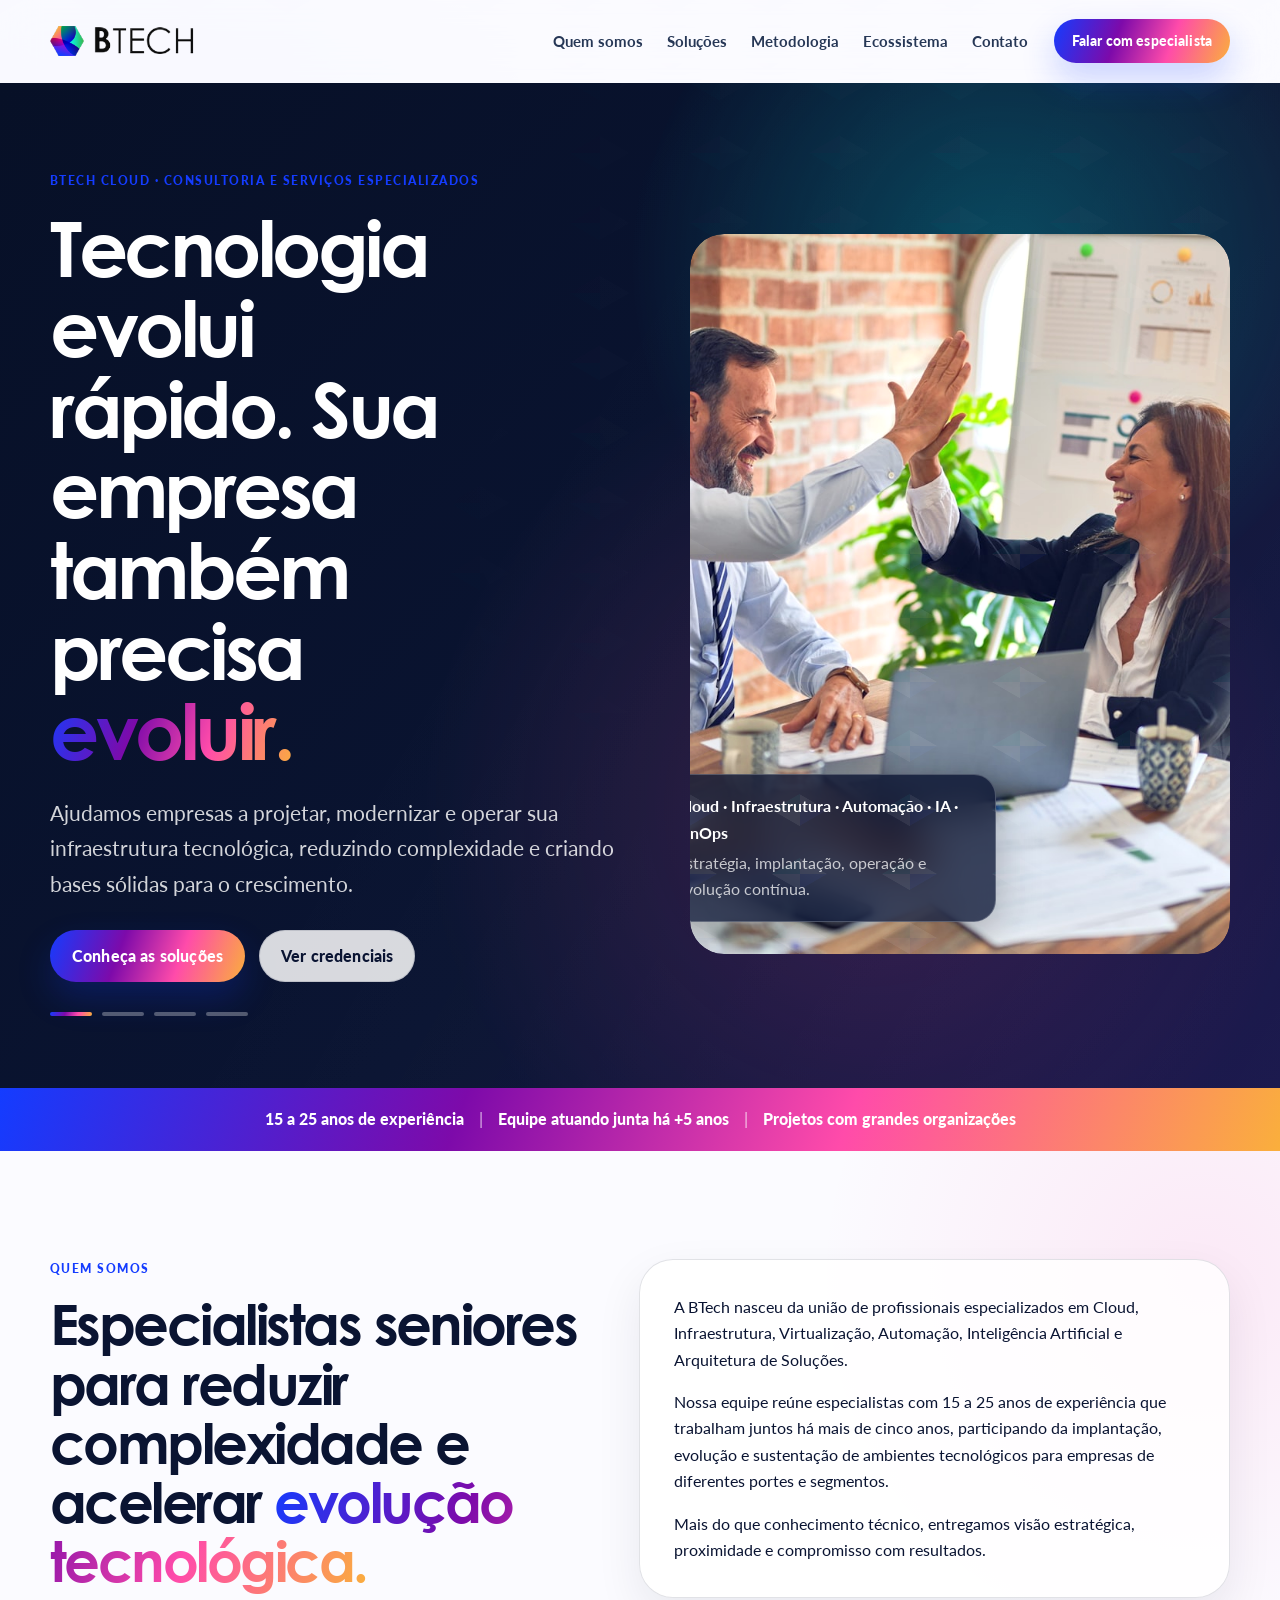
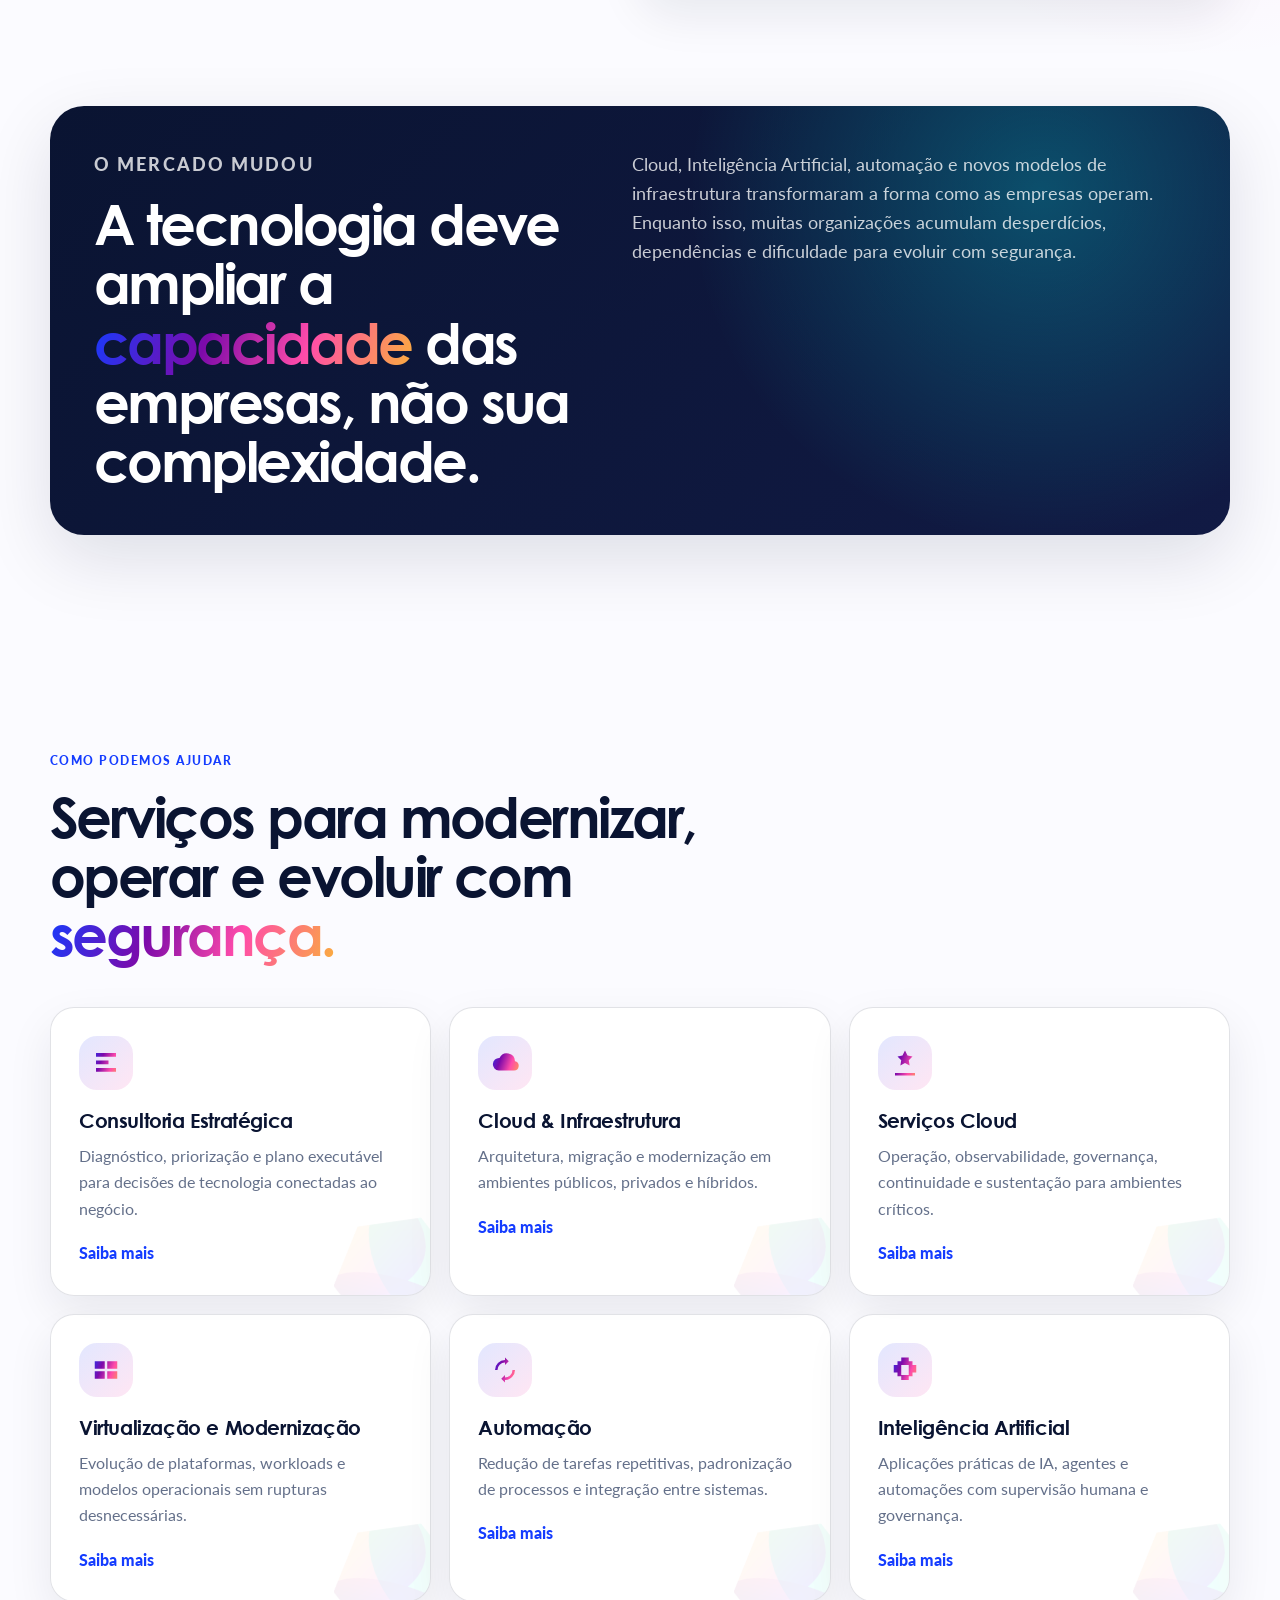
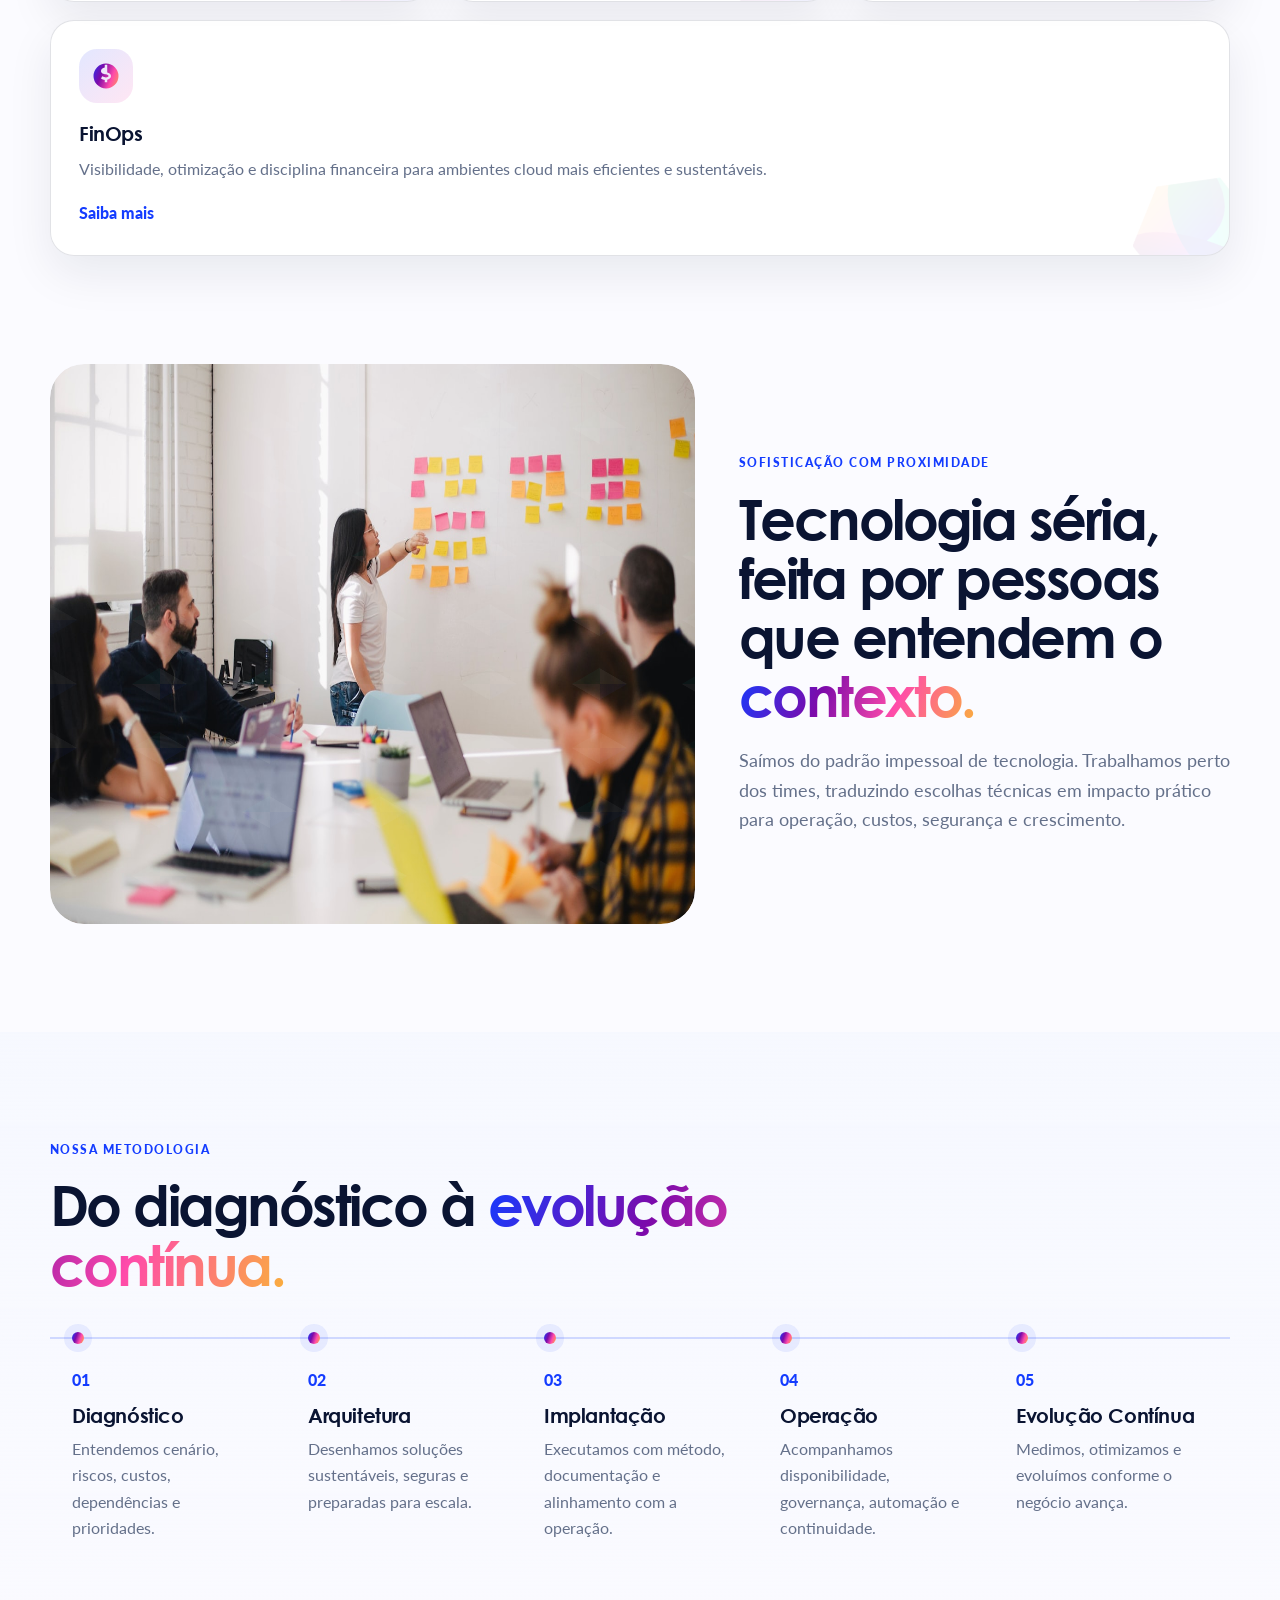
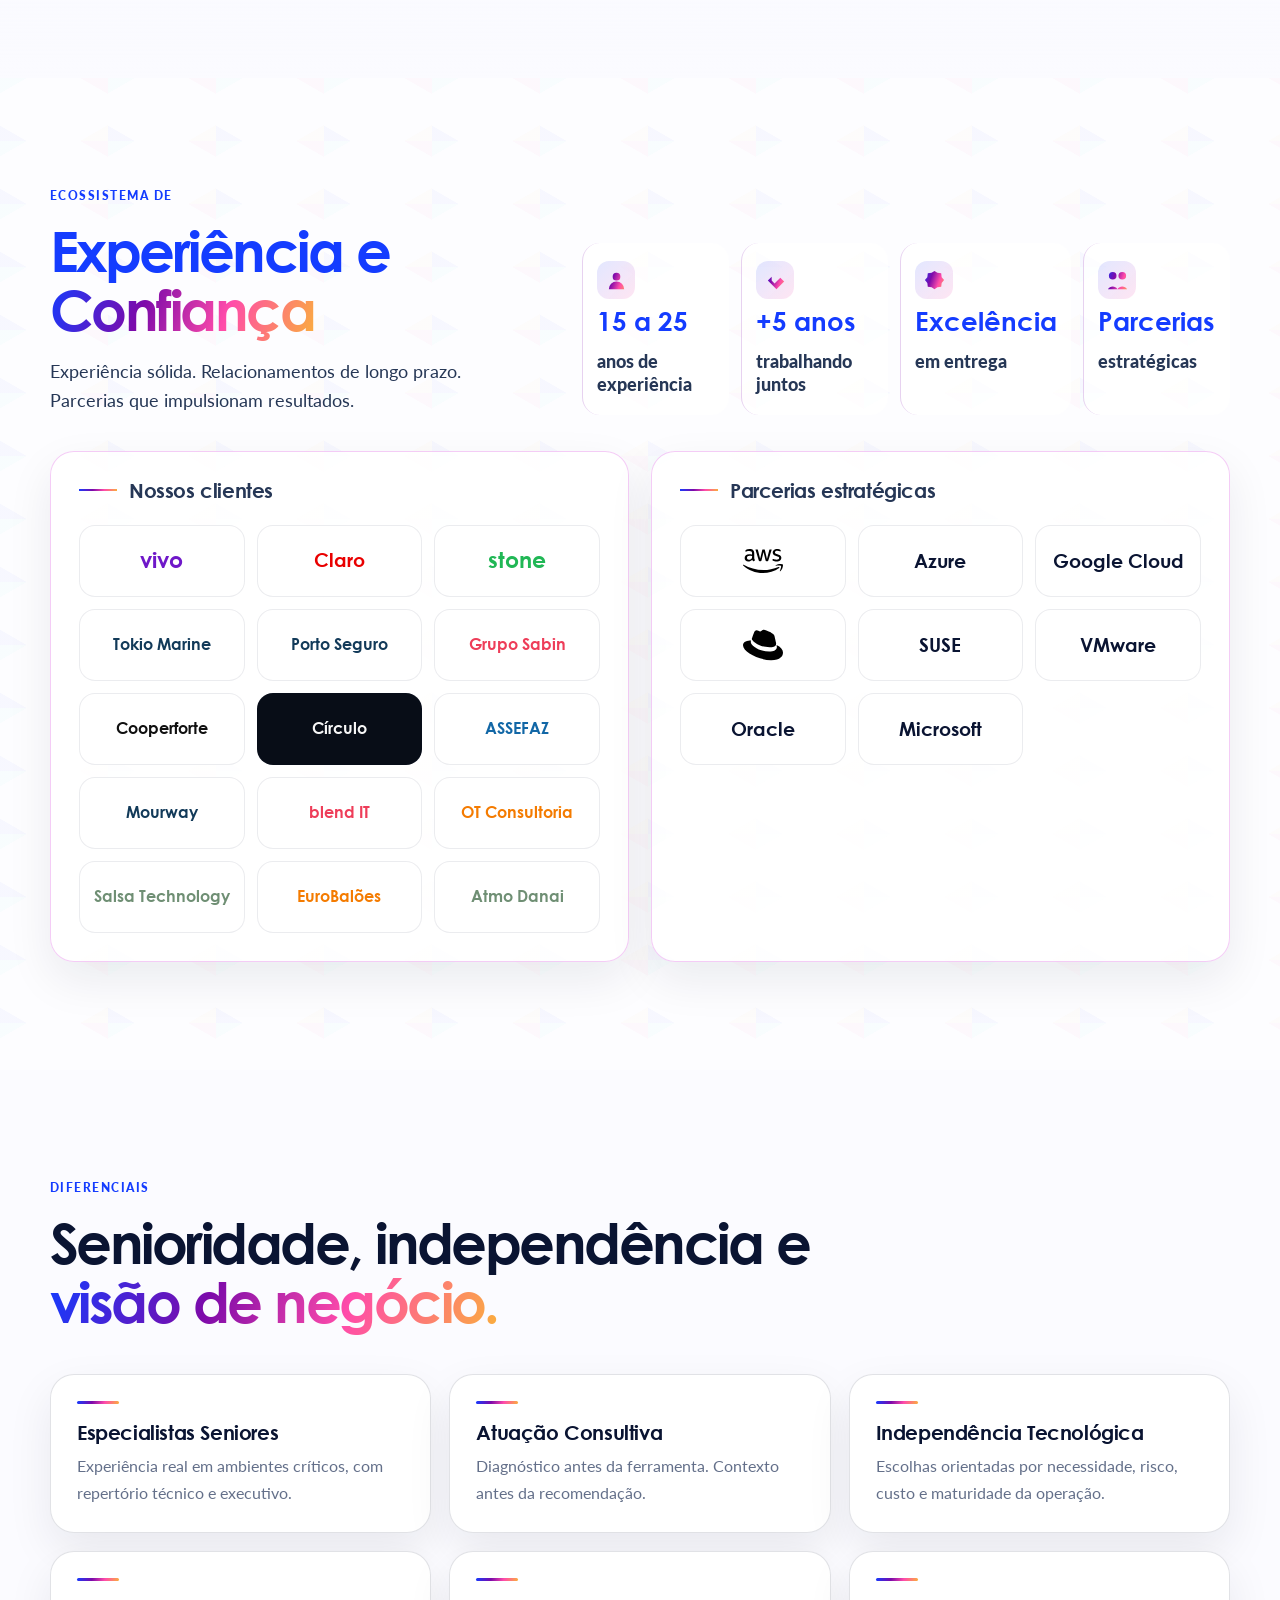
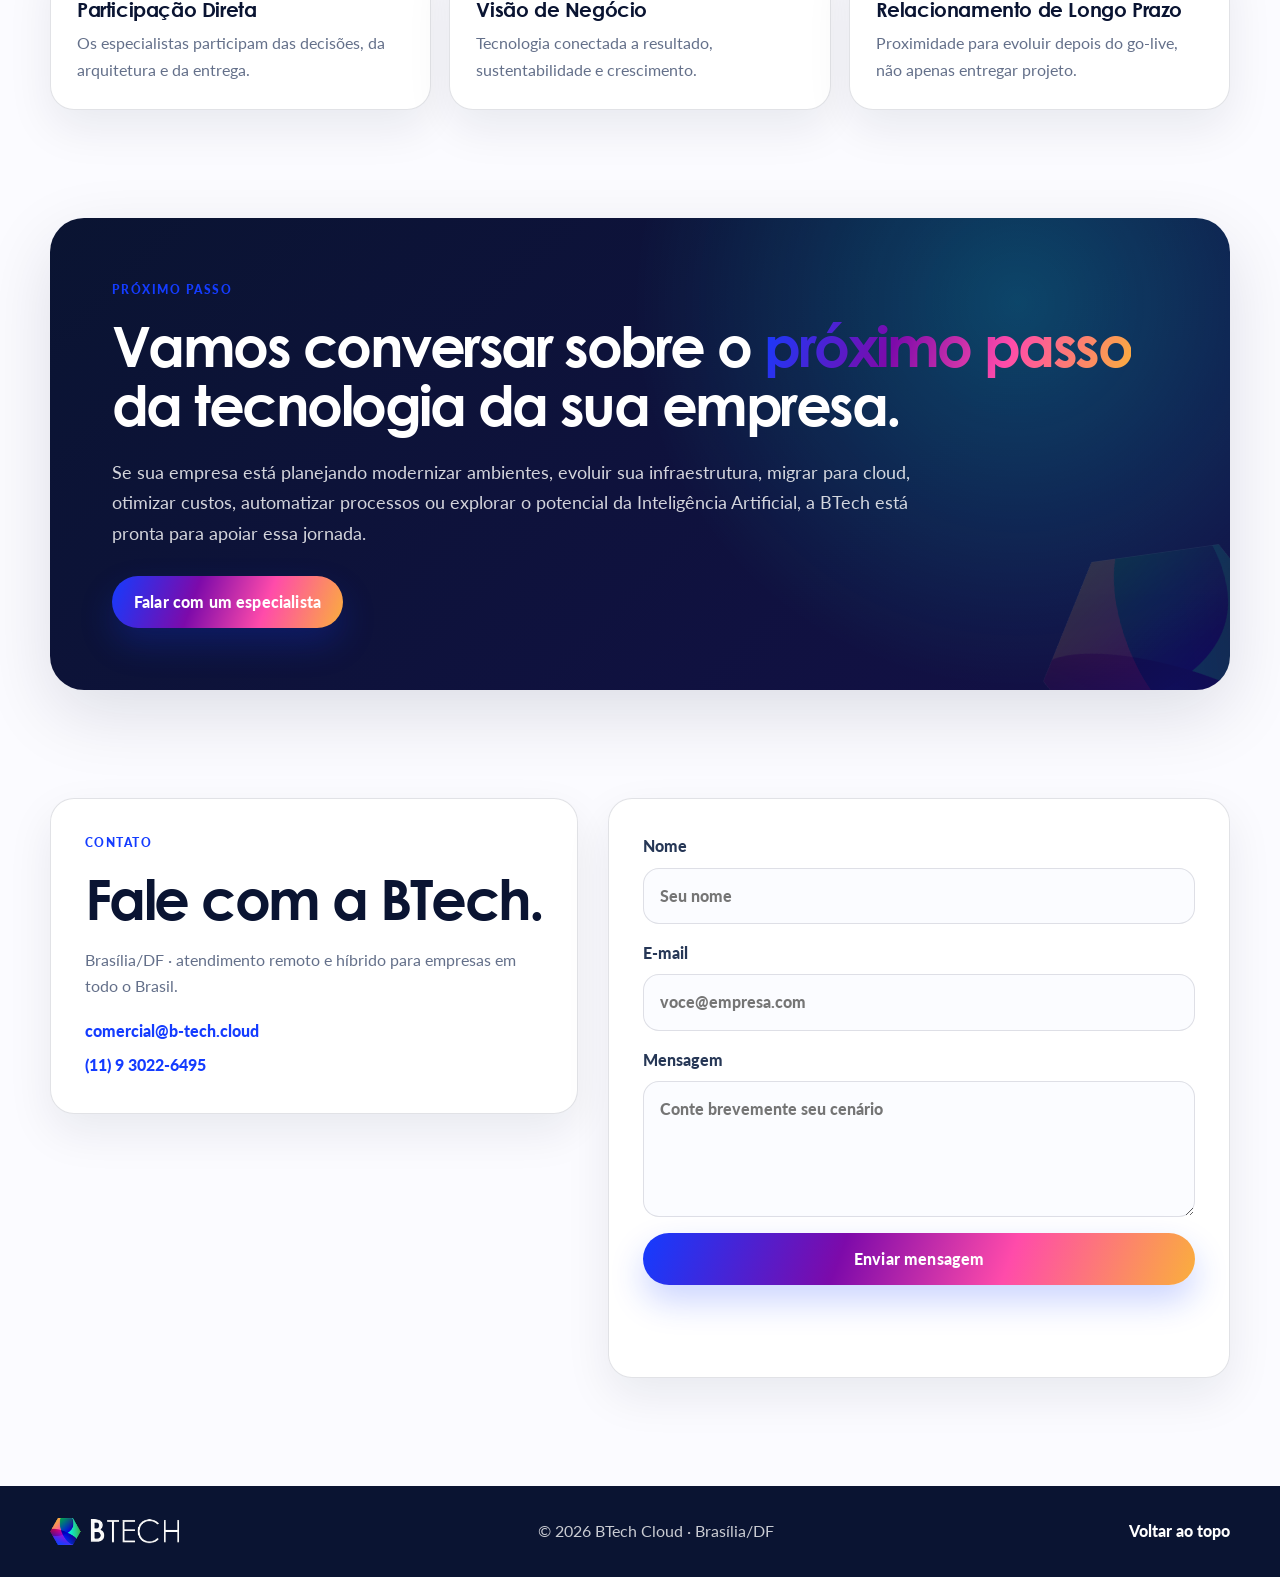
==== index.html @ 523a6c9f "Refine visuals and page animations Co-authored-by: btech-cloud <btech-cloud@users.noreply.github.com" ====
<!doctype html>
<html lang="pt-BR">
  <head>
    <meta charset="utf-8">
    <meta name="viewport" content="width=device-width, initial-scale=1">
    <title>BTech Cloud | Consultoria, Cloud, Automação, IA e FinOps</title>
    <meta name="description" content="Consultoria e serviços especializados em Cloud, Infraestrutura, Automação, Inteligência Artificial e FinOps para empresas que precisam evoluir com segurança.">
    <meta name="robots" content="index, follow">
    <link rel="canonical" href="https://btech.cloud/">
    <meta property="og:type" content="website">
    <meta property="og:url" content="https://btech.cloud/">
    <meta property="og:title" content="BTech Cloud | Consultoria, Cloud, Automação, IA e FinOps">
    <meta property="og:description" content="Reduzimos complexidade, aceleramos evolução tecnológica e entregamos soluções sustentáveis em Cloud, Infraestrutura, Automação, IA e FinOps.">
    <meta property="og:image" content="https://btech.cloud/assets/og-cover.svg">
    <meta property="og:locale" content="pt_BR">
    <link rel="icon" href="assets/logo-icon-oficial.png" type="image/png">
    <link rel="preconnect" href="https://fonts.googleapis.com">
    <link rel="preconnect" href="https://fonts.gstatic.com" crossorigin>
    <link href="https://fonts.googleapis.com/css2?family=Lato:wght@400;700;900&display=swap" rel="stylesheet">
    <link rel="stylesheet" href="styles.css">
    <script type="application/ld+json">
      {
        "@context": "https://schema.org",
        "@type": ["Organization", "ProfessionalService"],
        "name": "BTech Cloud",
        "url": "https://btech.cloud/",
        "logo": "https://btech.cloud/assets/logo-btech-horizontal-oficial.png",
        "description": "Consultoria e serviços especializados em Cloud, Infraestrutura, Automação, Inteligência Artificial e FinOps.",
        "address": {
          "@type": "PostalAddress",
          "addressLocality": "Brasília",
          "addressRegion": "DF",
          "addressCountry": "BR"
        },
        "areaServed": "BR",
        "email": "comercial@b-tech.cloud"
      }
    </script>
  </head>
  <body>
    <a class="skip-link" href="#conteudo">Pular para o conteúdo</a>

    <header class="site-header" data-header>
      <nav class="container nav" aria-label="Navegação principal">
        <a class="brand" href="#inicio" aria-label="BTECH - início">
          <img src="assets/logo-btech-horizontal-oficial.png" srcset="assets/logo-btech-horizontal-oficial.png 1x, assets/logo-btech-horizontal-oficial@2x.png 2x" alt="BTECH" width="146" height="50">
        </a>
        <button class="nav__toggle" type="button" aria-expanded="false" aria-controls="menu">
          <span class="sr-only">Abrir menu</span>
          <span></span><span></span><span></span>
        </button>
        <ul class="nav__links" id="menu">
          <li><a href="#quem-somos">Quem somos</a></li>
          <li><a href="#solucoes">Soluções</a></li>
          <li><a href="#metodologia">Metodologia</a></li>
          <li><a href="#ecossistema">Ecossistema</a></li>
          <li><a href="#contato">Contato</a></li>
        </ul>
        <a class="button button--small nav__cta" href="#contato">Falar com especialista</a>
      </nav>
    </header>

    <main id="conteudo">
      <section class="hero" id="inicio" aria-labelledby="hero-title">
        <div class="hero__ambient" aria-hidden="true"></div>
        <div class="container hero__grid">
          <div class="hero__copy">
            <p class="eyebrow">BTech Cloud · Consultoria e serviços especializados</p>
            <div class="hero__slides" data-hero-slides aria-live="polite">
              <article class="hero__slide is-active">
                <h1 id="hero-title">Tecnologia evolui rápido. Sua empresa também precisa <span>evoluir.</span></h1>
                <p>Ajudamos empresas a projetar, modernizar e operar sua infraestrutura tecnológica, reduzindo complexidade e criando bases sólidas para o crescimento.</p>
              </article>
              <article class="hero__slide">
                <h1>Cloud é mais do que infraestrutura. É <span>estratégia.</span></h1>
                <p>Projetamos ambientes em Cloud Pública, Privada e Híbrida para oferecer desempenho, disponibilidade, segurança e eficiência financeira.</p>
              </article>
              <article class="hero__slide">
                <h1>Transformamos tecnologia em <span>vantagem competitiva.</span></h1>
                <p>Consultoria, Cloud, Automação, Inteligência Artificial, FinOps e serviços especializados para empresas que precisam evoluir com segurança.</p>
              </article>
              <article class="hero__slide">
                <h1>Experiência para hoje. Visão para os <span>próximos anos.</span></h1>
                <p>Profissionais com 15 a 25 anos de experiência atuando juntos há mais de cinco anos em ambientes de alta complexidade.</p>
              </article>
            </div>
            <div class="hero__actions">
              <a class="button" href="#solucoes">Conheça as soluções</a>
              <a class="button button--ghost" href="#ecossistema">Ver credenciais</a>
            </div>
            <div class="hero__pager" data-hero-pager aria-label="Slides do destaque"></div>
          </div>
          <aside class="hero__visual visual-card visual-card--hero" aria-label="Consultoria BTech em ambiente corporativo">
            <img src="assets/images/hero-consultoria.jpg" alt="Profissionais comemorando avanço em projeto de consultoria" width="960" height="720" loading="eager">
            <div class="hero__signal-card">
              <strong>Cloud · Infraestrutura · Automação · IA · FinOps</strong>
              <span>Estratégia, implantação, operação e evolução contínua.</span>
            </div>
          </aside>
        </div>
      </section>

      <section class="trust-bar" aria-label="Credenciais resumidas">
        <div class="container trust-bar__inner">
          <span>15 a 25 anos de experiência</span>
          <span>Equipe atuando junta há +5 anos</span>
          <span>Projetos com grandes organizações</span>
        </div>
      </section>

      <section class="section section--split" id="quem-somos" aria-labelledby="quem-title">
        <div class="container split-grid">
          <div>
            <p class="eyebrow">Quem somos</p>
            <h2 id="quem-title">Especialistas seniores para reduzir complexidade e acelerar <span>evolução tecnológica.</span></h2>
          </div>
          <div class="prose-card">
            <p>A BTech nasceu da união de profissionais especializados em Cloud, Infraestrutura, Virtualização, Automação, Inteligência Artificial e Arquitetura de Soluções.</p>
            <p>Nossa equipe reúne especialistas com 15 a 25 anos de experiência que trabalham juntos há mais de cinco anos, participando da implantação, evolução e sustentação de ambientes tecnológicos para empresas de diferentes portes e segmentos.</p>
            <p>Mais do que conhecimento técnico, entregamos visão estratégica, proximidade e compromisso com resultados.</p>
          </div>
        </div>
      </section>

      <section class="section market" aria-labelledby="mercado-title">
        <div class="container market__panel">
          <div>
            <p class="eyebrow">O mercado mudou</p>
            <h2 id="mercado-title">A tecnologia deve ampliar a <span>capacidade</span> das empresas, não sua complexidade.</h2>
          </div>
          <p>Cloud, Inteligência Artificial, automação e novos modelos de infraestrutura transformaram a forma como as empresas operam. Enquanto isso, muitas organizações acumulam desperdícios, dependências e dificuldade para evoluir com segurança.</p>
        </div>
      </section>

      <section class="section" id="solucoes" aria-labelledby="solucoes-title">
        <div class="container">
          <div class="section-heading">
            <p class="eyebrow">Como podemos ajudar</p>
            <h2 id="solucoes-title">Serviços para modernizar, operar e evoluir com <span>segurança.</span></h2>
          </div>
          <div class="services-grid">
            <article class="service-card"><span class="icon icon--strategy" aria-hidden="true"></span><h3>Consultoria Estratégica</h3><p>Diagnóstico, priorização e plano executável para decisões de tecnologia conectadas ao negócio.</p><a href="#contato">Saiba mais</a></article>
            <article class="service-card"><span class="icon icon--cloud" aria-hidden="true"></span><h3>Cloud & Infraestrutura</h3><p>Arquitetura, migração e modernização em ambientes públicos, privados e híbridos.</p><a href="#contato">Saiba mais</a></article>
            <article class="service-card"><span class="icon icon--ops" aria-hidden="true"></span><h3>Serviços Cloud</h3><p>Operação, observabilidade, governança, continuidade e sustentação para ambientes críticos.</p><a href="#contato">Saiba mais</a></article>
            <article class="service-card"><span class="icon icon--virtual" aria-hidden="true"></span><h3>Virtualização e Modernização</h3><p>Evolução de plataformas, workloads e modelos operacionais sem rupturas desnecessárias.</p><a href="#contato">Saiba mais</a></article>
            <article class="service-card"><span class="icon icon--automation" aria-hidden="true"></span><h3>Automação</h3><p>Redução de tarefas repetitivas, padronização de processos e integração entre sistemas.</p><a href="#contato">Saiba mais</a></article>
            <article class="service-card"><span class="icon icon--ai" aria-hidden="true"></span><h3>Inteligência Artificial</h3><p>Aplicações práticas de IA, agentes e automações com supervisão humana e governança.</p><a href="#contato">Saiba mais</a></article>
            <article class="service-card service-card--wide"><span class="icon icon--finops" aria-hidden="true"></span><h3>FinOps</h3><p>Visibilidade, otimização e disciplina financeira para ambientes cloud mais eficientes e sustentáveis.</p><a href="#contato">Saiba mais</a></article>
          </div>
        </div>
      </section>

      <section class="section section--photo" aria-labelledby="foto-title">
        <div class="container photo-grid">
          <div class="visual-card visual-card--wide">
            <img src="assets/images/reuniao-estrategia.jpg" alt="Equipe em reunião de estratégia e planejamento" width="820" height="560" loading="lazy">
          </div>
          <div>
            <p class="eyebrow">Sofisticação com proximidade</p>
            <h2 id="foto-title">Tecnologia séria, feita por pessoas que entendem o <span>contexto.</span></h2>
            <p>Saímos do padrão impessoal de tecnologia. Trabalhamos perto dos times, traduzindo escolhas técnicas em impacto prático para operação, custos, segurança e crescimento.</p>
          </div>
        </div>
      </section>

      <section class="section methodology" id="metodologia" aria-labelledby="metodologia-title">
        <div class="container">
          <div class="section-heading">
            <p class="eyebrow">Nossa metodologia</p>
            <h2 id="metodologia-title">Do diagnóstico à <span>evolução contínua.</span></h2>
          </div>
          <ol class="timeline">
            <li><span>01</span><h3>Diagnóstico</h3><p>Entendemos cenário, riscos, custos, dependências e prioridades.</p></li>
            <li><span>02</span><h3>Arquitetura</h3><p>Desenhamos soluções sustentáveis, seguras e preparadas para escala.</p></li>
            <li><span>03</span><h3>Implantação</h3><p>Executamos com método, documentação e alinhamento com a operação.</p></li>
            <li><span>04</span><h3>Operação</h3><p>Acompanhamos disponibilidade, governança, automação e continuidade.</p></li>
            <li><span>05</span><h3>Evolução Contínua</h3><p>Medimos, otimizamos e evoluímos conforme o negócio avança.</p></li>
          </ol>
        </div>
      </section>

      <section class="section ecosystem" id="ecossistema" aria-labelledby="ecosystem-title">
        <div class="container">
          <div class="ecosystem__head">
            <div>
              <p class="eyebrow">Ecossistema de</p>
              <h2 id="ecosystem-title">Experiência e <span>Confiança</span></h2>
              <p>Experiência sólida. Relacionamentos de longo prazo. Parcerias que impulsionam resultados.</p>
            </div>
            <div class="metric-grid">
              <article><span class="metric-icon metric-icon--people"></span><strong>15 a 25</strong><p>anos de experiência</p></article>
              <article><span class="metric-icon metric-icon--hands"></span><strong>+5 anos</strong><p>trabalhando juntos</p></article>
              <article><span class="metric-icon metric-icon--award"></span><strong>Excelência</strong><p>em entrega</p></article>
              <article><span class="metric-icon metric-icon--partner"></span><strong>Parcerias</strong><p>estratégicas</p></article>
            </div>
          </div>
          <div class="brand-panels">
            <article class="brand-panel">
              <h3>Nossos clientes</h3>
              <div class="client-grid" aria-label="Clientes BTech">
                <span class="client-logo client-logo--vivo">vivo</span>
                <span class="client-logo client-logo--claro">Claro</span>
                <span class="client-logo client-logo--stone">stone</span>
                <span class="client-logo client-logo--tokio">Tokio Marine</span>
                <span class="client-logo client-logo--porto">Porto Seguro</span>
                <span class="client-logo client-logo--sabin">Grupo Sabin</span>
                <span class="client-logo client-logo--cooper">Cooperforte</span>
                <span class="client-logo client-logo--circulo">Círculo</span>
                <span class="client-logo client-logo--assefaz">ASSEFAZ</span>
                <span class="client-logo client-logo--mourway">Mourway</span>
                <span class="client-logo client-logo--blend">blend IT</span>
                <span class="client-logo client-logo--ot">OT Consultoria</span>
                <span class="client-logo client-logo--salsa">Salsa Technology</span>
                <span class="client-logo client-logo--euro">EuroBalões</span>
                <span class="client-logo client-logo--atmo">Atmo Danai</span>
              </div>
            </article>
            <article class="brand-panel">
              <h3>Parcerias estratégicas</h3>
              <div class="partner-grid" aria-label="Parceiros e tecnologias">
                <span><img src="assets/partners/amazonaws.svg" alt="AWS" width="84" height="84"></span>
                <span class="partner-word partner-word--azure">Azure</span>
                <span class="partner-word partner-word--google">Google Cloud</span>
                <span><img src="assets/partners/redhat.svg" alt="Red Hat" width="90" height="90"></span>
                <span class="partner-word partner-word--suse">SUSE</span>
                <span class="partner-word partner-word--vmware">VMware</span>
                <span class="partner-word partner-word--oracle">Oracle</span>
                <span class="partner-word partner-word--microsoft">Microsoft</span>
              </div>
            </article>
          </div>
        </div>
      </section>

      <section class="section differentials" aria-labelledby="diferenciais-title">
        <div class="container">
          <div class="section-heading">
            <p class="eyebrow">Diferenciais</p>
            <h2 id="diferenciais-title">Senioridade, independência e <span>visão de negócio.</span></h2>
          </div>
          <div class="differentials-grid">
            <article><h3>Especialistas Seniores</h3><p>Experiência real em ambientes críticos, com repertório técnico e executivo.</p></article>
            <article><h3>Atuação Consultiva</h3><p>Diagnóstico antes da ferramenta. Contexto antes da recomendação.</p></article>
            <article><h3>Independência Tecnológica</h3><p>Escolhas orientadas por necessidade, risco, custo e maturidade da operação.</p></article>
            <article><h3>Participação Direta</h3><p>Os especialistas participam das decisões, da arquitetura e da entrega.</p></article>
            <article><h3>Visão de Negócio</h3><p>Tecnologia conectada a resultado, sustentabilidade e crescimento.</p></article>
            <article><h3>Relacionamento de Longo Prazo</h3><p>Proximidade para evoluir depois do go-live, não apenas entregar projeto.</p></article>
          </div>
        </div>
      </section>

      <section class="section cta" aria-labelledby="cta-title">
        <div class="container cta__panel">
          <p class="eyebrow">Próximo passo</p>
          <h2 id="cta-title">Vamos conversar sobre o <span>próximo passo</span> da tecnologia da sua empresa.</h2>
          <p>Se sua empresa está planejando modernizar ambientes, evoluir sua infraestrutura, migrar para cloud, otimizar custos, automatizar processos ou explorar o potencial da Inteligência Artificial, a BTech está pronta para apoiar essa jornada.</p>
          <a class="button" href="#contato">Falar com um especialista</a>
        </div>
      </section>

      <section class="section contact" id="contato" aria-labelledby="contato-title">
        <div class="container contact__grid">
          <div>
            <p class="eyebrow">Contato</p>
            <h2 id="contato-title">Fale com a BTech.</h2>
            <p>Brasília/DF · atendimento remoto e híbrido para empresas em todo o Brasil.</p>
            <p class="contact__links"><a href="mailto:comercial@b-tech.cloud">comercial@b-tech.cloud</a><a href="tel:+5511930226495">(11) 9 3022-6495</a></p>
          </div>
          <form class="contact-form" novalidate>
            <label>Nome<input type="text" name="name" autocomplete="name" placeholder="Seu nome" required></label>
            <label>E-mail<input type="email" name="email" autocomplete="email" placeholder="voce@empresa.com" required></label>
            <label>Mensagem<textarea name="message" rows="4" placeholder="Conte brevemente seu cenário" required></textarea></label>
            <button class="button" type="submit">Enviar mensagem</button>
            <p class="form-note" role="status" aria-live="polite"></p>
          </form>
        </div>
      </section>
    </main>

    <footer class="site-footer">
      <div class="container site-footer__grid">
        <a href="#inicio" aria-label="BTECH - topo"><img src="assets/logo-btech-horizontal-oficial-light.png" srcset="assets/logo-btech-horizontal-oficial-light.png 1x, assets/logo-btech-horizontal-oficial-light@2x.png 2x" alt="BTECH" width="132" height="46"></a>
        <p>&copy; <span id="current-year"></span> BTech Cloud · Brasília/DF</p>
        <a href="#inicio">Voltar ao topo</a>
      </div>
    </footer>

    <script src="script.js"></script>
  </body>
</html>
---- styles.css ----
:root {
  --ink: #0a1432;
  --ink-soft: #263756;
  --muted: #64708a;
  --paper: #fbfbff;
  --surface: #ffffff;
  --surface-blue: #f4f7ff;
  --line: rgba(10, 20, 50, 0.12);
  --blue: #143cff;
  --violet: #7d0aaa;
  --magenta: #c800d2;
  --pink: #ff4baa;
  --cyan: #00ffff;
  --mint: #00e184;
  --amber: #faaf3c;
  --navy: #0a1432;
  --gradient: linear-gradient(110deg, #143cff 0%, #7d0aaa 36%, #ff4baa 66%, #faaf3c 100%);
  --gradient-cool: linear-gradient(120deg, #143cff 0%, #00ffff 52%, #00e184 100%);
  --shadow: 0 24px 70px rgba(10, 20, 50, 0.12);
  --shadow-soft: 0 18px 46px rgba(10, 20, 50, 0.08);
  --radius-xl: 34px;
  --radius-lg: 24px;
  --radius-md: 18px;
  --container: 1180px;
}

@font-face {
  font-family: "Century Gothic";
  font-style: normal;
  font-weight: 400;
  font-display: swap;
  src: url("assets/fonts/GOTHIC.woff") format("woff");
}

@font-face {
  font-family: "Century Gothic";
  font-style: normal;
  font-weight: 700;
  font-display: swap;
  src: url("assets/fonts/GOTHICB.woff") format("woff");
}

* { box-sizing: border-box; }
html { scroll-behavior: smooth; }
body {
  margin: 0;
  color: var(--ink);
  font-family: Lato, system-ui, -apple-system, BlinkMacSystemFont, "Segoe UI", sans-serif;
  background:
    radial-gradient(circle at 12% 4%, rgba(20, 60, 255, 0.09), transparent 28rem),
    radial-gradient(circle at 94% 16%, rgba(255, 75, 170, 0.1), transparent 24rem),
    var(--paper);
  line-height: 1.65;
  text-rendering: optimizeLegibility;
}
body::before {
  position: fixed;
  inset: 0;
  z-index: -1;
  pointer-events: none;
  content: "";
  background-image:
    linear-gradient(30deg, rgba(20,60,255,.07) 12%, transparent 12.5%, transparent 87%, rgba(200,0,210,.07) 87.5%, rgba(200,0,210,.07)),
    linear-gradient(150deg, rgba(20,60,255,.07) 12%, transparent 12.5%, transparent 87%, rgba(0,225,180,.07) 87.5%, rgba(0,225,180,.07));
  background-size: 96px 56px;
  opacity: .22;
  mask-image: linear-gradient(to bottom, black 0, transparent 44%);
}

a { color: inherit; text-decoration: none; }
img, svg { display: block; max-width: 100%; }
button, input, textarea { font: inherit; }
:focus-visible { outline: 3px solid rgba(20, 60, 255, .45); outline-offset: 4px; }

.container { width: min(100% - 40px, var(--container)); margin-inline: auto; }
.skip-link { position: absolute; left: 16px; top: -60px; z-index: 30; padding: 10px 14px; color: white; background: var(--ink); border-radius: 999px; }
.skip-link:focus { top: 16px; }
.sr-only { position: absolute; width: 1px; height: 1px; overflow: hidden; clip: rect(0,0,0,0); white-space: nowrap; }

.site-header {
  position: sticky;
  top: 0;
  z-index: 20;
  background: rgba(251, 251, 255, .82);
  backdrop-filter: blur(18px);
  border-bottom: 1px solid transparent;
  transition: border-color .2s ease, box-shadow .2s ease;
}
.site-header.is-elevated { border-color: var(--line); box-shadow: 0 14px 34px rgba(10,20,50,.08); }
.nav { min-height: 82px; display: flex; align-items: center; gap: 26px; }
.brand img { width: 146px; height: auto; }
.nav__links { display: flex; align-items: center; gap: 24px; margin: 0 0 0 auto; padding: 0; list-style: none; color: var(--ink-soft); font-weight: 700; font-size: .94rem; }
.nav__links a { position: relative; }
.nav__links a::after { position: absolute; left: 0; right: 0; bottom: -8px; height: 2px; content: ""; background: var(--gradient); transform: scaleX(0); transform-origin: left; transition: transform .2s ease; }
.nav__links a:hover::after { transform: scaleX(1); }
.nav__toggle { display: none; margin-left: auto; padding: 8px; border: 0; background: transparent; }
.nav__toggle span:not(.sr-only) { display: block; width: 24px; height: 2px; margin: 5px 0; background: var(--ink); border-radius: 999px; }

.button {
  display: inline-flex;
  align-items: center;
  justify-content: center;
  min-height: 48px;
  padding: 13px 22px;
  border: 0;
  border-radius: 999px;
  color: white;
  font-weight: 900;
  letter-spacing: .01em;
  background: var(--gradient);
  box-shadow: 0 16px 34px rgba(20, 60, 255, .22);
  cursor: pointer;
  transition: transform .2s ease, box-shadow .2s ease, filter .2s ease;
}
.button:hover { transform: translateY(-2px); box-shadow: 0 20px 44px rgba(20, 60, 255, .28); filter: saturate(1.08); }
.button--ghost { color: var(--ink); background: rgba(255,255,255,.84); box-shadow: inset 0 0 0 1px var(--line); }
.button--small { min-height: 42px; padding: 10px 18px; font-size: .9rem; }

h1, h2, h3 { margin: 0; font-family: "Century Gothic", Lato, sans-serif; line-height: 1.05; letter-spacing: -.045em; }
h1 { font-size: clamp(2.8rem, 6vw, 5.9rem); max-width: 10ch; }
h2 { font-size: clamp(2rem, 4.4vw, 4.4rem); }
h3 { font-size: 1.25rem; letter-spacing: -.02em; }
p { margin: 0; }
.eyebrow { margin-bottom: 16px; color: var(--blue); font-weight: 900; text-transform: uppercase; letter-spacing: .12em; font-size: .78rem; }
h1 span, h2 span, .ecosystem__head h2 span { background: var(--gradient); -webkit-background-clip: text; background-clip: text; color: transparent; }
.section { padding: 108px 0; }
.section-heading { max-width: 790px; margin-bottom: 42px; }
.section-heading p:not(.eyebrow) { margin-top: 18px; color: var(--muted); font-size: 1.15rem; }

.reveal-ready .reveal {
  opacity: 0;
  transform: translateY(26px);
  transition: opacity .7s ease, transform .7s ease;
}

.reveal-ready .reveal.is-visible {
  opacity: 1;
  transform: translateY(0);
}

.hero { position: relative; overflow: hidden; padding: 88px 0 72px; background: linear-gradient(135deg, #071027 0%, #0a1432 60%, #131047 100%); color: white; }
.hero__ambient { position: absolute; inset: 0; opacity: .82; background:
  radial-gradient(circle at 78% 18%, rgba(0,255,255,.28), transparent 23rem),
  radial-gradient(circle at 68% 72%, rgba(255,75,170,.2), transparent 28rem),
  linear-gradient(120deg, transparent 35%, rgba(255,255,255,.05)); }
.hero__ambient::before { position: absolute; inset: 0; content: ""; background-image:
  linear-gradient(30deg, rgba(255,255,255,.10) 12%, transparent 12.5%, transparent 87%, rgba(0,255,255,.10) 87.5%, rgba(0,255,255,.10)),
  linear-gradient(150deg, rgba(255,255,255,.08) 12%, transparent 12.5%, transparent 87%, rgba(255,75,170,.10) 87.5%, rgba(255,75,170,.10));
  background-size: 120px 70px; opacity: .25; mask-image: radial-gradient(circle at 85% 20%, black, transparent 60%); }
.hero__grid { position: relative; display: grid; grid-template-columns: 1fr .92fr; gap: 54px; align-items: center; min-height: 680px; }
.hero__copy { max-width: 690px; }
.hero__slides { position: relative; min-height: 390px; }
.hero__slide { position: absolute; inset: 0 auto auto 0; opacity: 0; transform: translateY(18px); transition: opacity .5s ease, transform .5s ease; pointer-events: none; }
.hero__slide.is-active { position: relative; opacity: 1; transform: translateY(0); pointer-events: auto; }
.hero__slide p { max-width: 650px; margin-top: 24px; color: rgba(255,255,255,.82); font-size: clamp(1.08rem, 2vw, 1.34rem); }
.hero__actions { display: flex; flex-wrap: wrap; gap: 14px; margin-top: 28px; }
.hero__pager { display: flex; gap: 10px; margin-top: 30px; }
.hero__pager button { width: 42px; height: 4px; padding: 0; border: 0; border-radius: 999px; background: rgba(255,255,255,.3); cursor: pointer; }
.hero__pager button.is-active { background: var(--gradient); }
.hero__visual { position: relative; }
.hero__visual::before { position: absolute; inset: -18px; content: ""; border-radius: 38px; padding: 1px; background: var(--gradient); opacity: .8; -webkit-mask: linear-gradient(#000 0 0) content-box, linear-gradient(#000 0 0); -webkit-mask-composite: xor; mask-composite: exclude; }
.hero__visual img { width: 100%; aspect-ratio: 4 / 3; object-fit: cover; border-radius: 34px; box-shadow: 0 30px 100px rgba(0,0,0,.44); filter: saturate(.98) contrast(1.03); }
.hero__signal-card { position: absolute; left: -34px; bottom: 32px; max-width: 340px; padding: 18px 20px; border: 1px solid rgba(255,255,255,.22); border-radius: 22px; background: rgba(10,20,50,.78); backdrop-filter: blur(18px); box-shadow: 0 18px 44px rgba(0,0,0,.28); }
.hero__signal-card strong, .hero__signal-card span { display: block; }
.hero__signal-card span { margin-top: 4px; color: rgba(255,255,255,.74); }

.visual-card {
  position: relative;
  overflow: hidden;
  border-radius: var(--radius-xl);
  isolation: isolate;
}

.visual-card::after {
  position: absolute;
  inset: 0;
  z-index: 1;
  pointer-events: none;
  content: "";
  background:
    radial-gradient(circle at 20% 22%, rgba(255, 75, 170, .24), transparent 8rem),
    radial-gradient(circle at 74% 18%, rgba(0, 255, 255, .24), transparent 9rem),
    linear-gradient(30deg, rgba(255,255,255,.16) 12%, transparent 12.5%, transparent 87%, rgba(255,255,255,.16) 87.5%, rgba(255,255,255,.16)),
    linear-gradient(150deg, rgba(20,60,255,.14) 12%, transparent 12.5%, transparent 87%, rgba(0,225,180,.12) 87.5%, rgba(0,225,180,.12));
  background-size: auto, auto, 110px 64px, 110px 64px;
  mix-blend-mode: screen;
  opacity: .42;
  mask-image: linear-gradient(135deg, transparent 0%, black 36%, black 78%, transparent 100%);
}

.visual-card--wide::after {
  opacity: .34;
}

.trust-bar { padding: 18px 0; color: white; background: var(--gradient); }
.trust-bar__inner { display: flex; flex-wrap: wrap; justify-content: center; gap: 14px 34px; font-weight: 900; text-align: center; }
.trust-bar__inner span + span { position: relative; }
.trust-bar__inner span + span::before { position: absolute; left: -19px; content: "|"; opacity: .48; }

.split-grid { display: grid; grid-template-columns: .9fr 1fr; gap: 58px; align-items: start; }
.prose-card { padding: 34px; border: 1px solid var(--line); border-radius: var(--radius-xl); background: rgba(255,255,255,.82); box-shadow: var(--shadow-soft); }
.prose-card p + p { margin-top: 16px; }
.market { padding-top: 0; }
.market__panel { display: grid; grid-template-columns: .9fr 1fr; gap: 40px; padding: 44px; border-radius: var(--radius-xl); color: white; background: radial-gradient(circle at 84% 20%, rgba(0,255,255,.24), transparent 22rem), linear-gradient(135deg, #0a1432, #111a44); box-shadow: var(--shadow); }
.market__panel p { color: rgba(255,255,255,.78); font-size: 1.1rem; }

.services-grid { display: grid; grid-template-columns: repeat(3, 1fr); gap: 18px; }
.service-card { position: relative; min-height: 286px; padding: 28px; border: 1px solid var(--line); border-radius: var(--radius-lg); background: rgba(255,255,255,.88); box-shadow: var(--shadow-soft); overflow: hidden; transition: transform .2s ease, border-color .2s ease, box-shadow .2s ease; }
.service-card::after { position: absolute; right: -32px; bottom: -38px; width: 130px; height: 112px; content: ""; background: url("assets/btech-mark.svg") center/contain no-repeat; opacity: .06; transform: rotate(-8deg); }
.service-card:hover { transform: translateY(-5px); border-color: rgba(20,60,255,.25); box-shadow: 0 26px 70px rgba(10,20,50,.12); }
.service-card h3 { margin-top: 20px; }
.service-card p { margin-top: 12px; color: var(--muted); }
.service-card a { display: inline-flex; margin-top: 18px; color: var(--blue); font-weight: 900; }
.service-card--wide { grid-column: span 3; min-height: auto; }
.icon, .metric-icon { display: inline-grid; place-items: center; width: 54px; height: 54px; border-radius: 18px; background: linear-gradient(135deg, rgba(20,60,255,.12), rgba(255,75,170,.14)); }
.icon::before, .metric-icon::before { width: 30px; height: 30px; content: ""; background: var(--gradient); mask: var(--mask) center/contain no-repeat; }
.icon--strategy { --mask: url('data:image/svg+xml;utf8,<svg xmlns="http://www.w3.org/2000/svg" viewBox="0 0 24 24"><path fill="black" d="M4 4h16v3H4zm0 6h10v3H4zm0 6h16v3H4z"/></svg>'); }
.icon--cloud { --mask: url('data:image/svg+xml;utf8,<svg xmlns="http://www.w3.org/2000/svg" viewBox="0 0 24 24"><path fill="black" d="M7 18a5 5 0 0 1 .6-10A6.5 6.5 0 0 1 20 10.5A3.8 3.8 0 0 1 19 18z"/></svg>'); }
.icon--ops { --mask: url('data:image/svg+xml;utf8,<svg xmlns="http://www.w3.org/2000/svg" viewBox="0 0 24 24"><path fill="black" d="M12 2l2 4l4 .7l-3 3l.7 4.3L12 12l-3.7 2l.7-4.3l-3-3L10 6zM4 20h16v2H4z"/></svg>'); }
.icon--virtual { --mask: url('data:image/svg+xml;utf8,<svg xmlns="http://www.w3.org/2000/svg" viewBox="0 0 24 24"><path fill="black" d="M3 5h8v6H3zm10 0h8v6h-8zM3 13h8v6H3zm10 0h8v6h-8z"/></svg>'); }
.icon--automation { --mask: url('data:image/svg+xml;utf8,<svg xmlns="http://www.w3.org/2000/svg" viewBox="0 0 24 24"><path fill="black" d="M12 2l3 3l-3 3V6a6 6 0 0 0-6 6H4a8 8 0 0 1 8-8zm0 16a6 6 0 0 0 6-6h2a8 8 0 0 1-8 8v2l-3-3l3-3z"/></svg>'); }
.icon--ai { --mask: url('data:image/svg+xml;utf8,<svg xmlns="http://www.w3.org/2000/svg" viewBox="0 0 24 24"><path fill="black" d="M9 2h6v3h3v3h3v6h-3v3h-3v3H9v-3H6v-3H3V8h3V5h3zm0 6v8h6V8z"/></svg>'); }
.icon--finops { --mask: url('data:image/svg+xml;utf8,<svg xmlns="http://www.w3.org/2000/svg" viewBox="0 0 24 24"><path fill="black" d="M12 2a10 10 0 1 0 0 20a10 10 0 0 0 0-20m1 5v2.1c1.7.3 3 1.3 3 2.9c0 1.9-1.6 2.6-3 3v2h-2v-1.9a7 7 0 0 1-3-1.1l1-1.8c1 .6 2 .9 3 .9c1.1 0 2-.3 2-1.1c0-.7-.8-1-2.2-1.3C10 10.3 8 9.7 8 7.9C8 6.4 9.2 5.4 11 5.1V3h2z"/></svg>'); }

.section--photo { padding-top: 0; }
.photo-grid { display: grid; grid-template-columns: 1.05fr .8fr; gap: 44px; align-items: center; }
.photo-grid img { width: 100%; border-radius: var(--radius-xl); box-shadow: var(--shadow); }
.photo-grid p:not(.eyebrow) { margin-top: 20px; color: var(--muted); font-size: 1.12rem; }
.methodology { background: linear-gradient(180deg, rgba(244,247,255,.7), transparent); }
.timeline { display: grid; grid-template-columns: repeat(5, 1fr); gap: 0; margin: 0; padding: 0; list-style: none; counter-reset: item; }
.timeline li { position: relative; padding: 28px 22px; border-top: 2px solid rgba(20,60,255,.18); transition: transform .22s ease; }
.timeline li:hover { transform: translateY(-4px); }
.timeline li::before { position: absolute; top: -7px; left: 22px; width: 12px; height: 12px; content: ""; border-radius: 50%; background: var(--gradient); box-shadow: 0 0 0 8px rgba(20,60,255,.08); }
.timeline span { color: var(--blue); font-weight: 900; }
.timeline h3 { margin-top: 12px; }
.timeline p { margin-top: 10px; color: var(--muted); }

.ecosystem { position: relative; overflow: hidden; background: rgba(255,255,255,.58); }
.ecosystem::before { position: absolute; inset: 0; content: ""; background-image:
  linear-gradient(30deg, rgba(20,60,255,.09) 12%, transparent 12.5%, transparent 87%, rgba(255,75,170,.09) 87.5%, rgba(255,75,170,.09)),
  linear-gradient(150deg, rgba(0,225,180,.08) 12%, transparent 12.5%, transparent 87%, rgba(250,175,60,.08) 87.5%, rgba(250,175,60,.08));
  background-size: 108px 63px; opacity: .28; }
.ecosystem .container { position: relative; }
.ecosystem__head { display: grid; grid-template-columns: .86fr 1.14fr; gap: 44px; align-items: end; margin-bottom: 36px; }
.ecosystem__head h2 { color: var(--blue); }
.ecosystem__head p:not(.eyebrow) { max-width: 540px; margin-top: 16px; color: var(--ink-soft); font-size: 1.1rem; }
.metric-grid { display: grid; grid-template-columns: repeat(4, 1fr); gap: 12px; }
.metric-grid article { padding: 18px 14px; border-left: 1px solid rgba(125,10,170,.18); background: rgba(255,255,255,.62); border-radius: 18px; }
.metric-grid strong { display: block; margin-top: 10px; color: var(--blue); font-family: "Century Gothic", Lato, sans-serif; font-size: clamp(1.25rem, 2vw, 1.8rem); line-height: 1; }
.metric-grid p { margin-top: 6px; color: var(--ink-soft); font-weight: 900; font-size: .9rem; line-height: 1.3; }
.metric-icon { width: 38px; height: 38px; border-radius: 12px; }
.metric-icon::before { width: 23px; height: 23px; }
.metric-icon--people { --mask: url('data:image/svg+xml;utf8,<svg xmlns="http://www.w3.org/2000/svg" viewBox="0 0 24 24"><path fill="black" d="M12 12a4 4 0 1 0 0-8a4 4 0 0 0 0 8m-8 9a8 8 0 0 1 16 0z"/></svg>'); }
.metric-icon--hands { --mask: url('data:image/svg+xml;utf8,<svg xmlns="http://www.w3.org/2000/svg" viewBox="0 0 24 24"><path fill="black" d="M8 12l3 3l6-6l4 4l-8 8l-9-9l4-4z"/></svg>'); }
.metric-icon--award { --mask: url('data:image/svg+xml;utf8,<svg xmlns="http://www.w3.org/2000/svg" viewBox="0 0 24 24"><path fill="black" d="M12 2l3 2l4 .5l.5 4l2.5 3l-2.5 3l-.5 4l-4 .5l-3 2l-3-2l-4-.5l-.5-4l-2.5-3l2.5-3l.5-4l4-.5z"/></svg>'); }
.metric-icon--partner { --mask: url('data:image/svg+xml;utf8,<svg xmlns="http://www.w3.org/2000/svg" viewBox="0 0 24 24"><path fill="black" d="M7 11a4 4 0 1 1 0-8a4 4 0 0 1 0 8m10 0a4 4 0 1 1 0-8a4 4 0 0 1 0 8M2 21a6 6 0 0 1 10 0zm10 0a6 6 0 0 1 10 0z"/></svg>'); }
.brand-panels { display: grid; grid-template-columns: 1fr 1fr; gap: 22px; }
.brand-panel { padding: 28px; border: 1px solid rgba(200,0,210,.2); border-radius: var(--radius-lg); background: rgba(255,255,255,.76); box-shadow: var(--shadow-soft); }
.brand-panel h3 { display: flex; align-items: center; gap: 12px; margin-bottom: 24px; color: var(--ink-soft); }
.brand-panel h3::before { width: 38px; height: 2px; content: ""; background: var(--gradient); }
.client-grid, .partner-grid { display: grid; grid-template-columns: repeat(3, 1fr); gap: 12px; align-items: center; }
.client-logo, .partner-grid span { display: grid; place-items: center; min-height: 72px; padding: 12px; border: 1px solid rgba(10,20,50,.08); border-radius: 16px; background: white; color: var(--ink); font-family: "Century Gothic", Lato, sans-serif; font-weight: 900; text-align: center; line-height: 1.05; transition: transform .22s ease, filter .22s ease, box-shadow .22s ease, border-color .22s ease; }
.client-logo:hover, .partner-grid span:hover { transform: translateY(-4px); filter: saturate(1.14); border-color: rgba(20,60,255,.22); box-shadow: 0 16px 34px rgba(10,20,50,.10); }
.client-logo--vivo { color: #6f18c9; font-size: 1.4rem; text-transform: lowercase; }
.client-logo--claro { color: #e90000; font-size: 1.2rem; }
.client-logo--stone { color: #20b755; font-size: 1.35rem; text-transform: lowercase; }
.client-logo--tokio, .client-logo--porto, .client-logo--mourway { color: #123a59; }
.client-logo--sabin, .client-logo--blend { color: #ee3d59; }
.client-logo--cooper { color: #101010; }
.client-logo--circulo { color: #f7f7f7; background: #080d17; }
.client-logo--assefaz { color: #1267a6; }
.client-logo--ot, .client-logo--euro { color: #f47b00; }
.client-logo--salsa, .client-logo--atmo { color: #6f8f74; }
.partner-grid span img { max-width: 92px; max-height: 40px; }
.partner-word { font-size: 1.18rem; }
.partner-word--azure { color: #008ad7; }
.partner-word--google { color: #5f6368; }
.partner-word--suse { color: #1a8244; }
.partner-word--vmware { color: #71747a; }
.partner-word--oracle { color: #c74634; }
.partner-word--microsoft { color: #60646c; }

.differentials-grid { display: grid; grid-template-columns: repeat(3, 1fr); gap: 18px; }
.differentials-grid article { padding: 26px; border: 1px solid var(--line); border-radius: var(--radius-lg); background: white; box-shadow: var(--shadow-soft); }
.differentials-grid article::before { display: block; width: 42px; height: 3px; margin-bottom: 18px; content: ""; border-radius: 999px; background: var(--gradient); }
.differentials-grid p { margin-top: 10px; color: var(--muted); }
.cta { padding-top: 0; }
.cta__panel { position: relative; overflow: hidden; padding: 62px; border-radius: var(--radius-xl); color: white; background: radial-gradient(circle at 82% 18%, rgba(0,255,255,.22), transparent 24rem), linear-gradient(135deg, #0a1432, #131047); box-shadow: var(--shadow); }
.cta__panel::after { position: absolute; right: -70px; bottom: -86px; width: 260px; height: 225px; content: ""; background: url("assets/btech-mark.svg") center/contain no-repeat; opacity: .13; transform: rotate(-8deg); }
.cta__panel p:not(.eyebrow) { max-width: 820px; margin: 22px 0 28px; color: rgba(255,255,255,.82); font-size: 1.15rem; }
.contact { padding-top: 0; }
.contact__grid { display: grid; grid-template-columns: .85fr 1fr; gap: 30px; align-items: start; }
.contact__grid > div, .contact-form { padding: 34px; border: 1px solid var(--line); border-radius: var(--radius-lg); background: white; box-shadow: var(--shadow-soft); }
.contact__grid p:not(.eyebrow) { margin-top: 18px; color: var(--muted); }
.contact__links { display: flex; flex-direction: column; gap: 8px; font-weight: 900; color: var(--blue) !important; }
.contact-form { display: grid; gap: 16px; }
.contact-form label { display: grid; gap: 8px; color: var(--ink-soft); font-weight: 900; }
.contact-form input, .contact-form textarea { width: 100%; padding: 14px 16px; border: 1px solid var(--line); border-radius: 16px; color: var(--ink); background: #fbfcff; resize: vertical; }
.form-note { min-height: 1.5em; color: var(--blue); font-weight: 900; }
.site-footer { padding: 32px 0; color: rgba(255,255,255,.78); background: var(--navy); }
.site-footer__grid { display: flex; align-items: center; justify-content: space-between; gap: 22px; }
.site-footer img { width: 132px; height: auto; }
.site-footer a { color: white; font-weight: 900; }

@media (max-width: 1040px) {
  .hero__grid, .split-grid, .market__panel, .ecosystem__head, .photo-grid, .contact__grid { grid-template-columns: 1fr; }
  .hero__grid { min-height: auto; }
  .hero__slides { min-height: 330px; }
  h1 { max-width: 11ch; }
  .services-grid, .differentials-grid { grid-template-columns: repeat(2, 1fr); }
  .service-card--wide { grid-column: span 2; }
  .timeline { grid-template-columns: 1fr; }
  .timeline li { border-top: 0; border-left: 2px solid rgba(20,60,255,.18); padding-left: 34px; }
  .timeline li::before { top: 34px; left: -7px; }
  .brand-panels { grid-template-columns: 1fr; }
}

@media (max-width: 820px) {
  .container { width: min(100% - 28px, var(--container)); }
  .nav { min-height: 72px; }
  .nav__toggle { display: block; }
  .nav__links { position: absolute; left: 14px; right: 14px; top: 76px; display: none; flex-direction: column; align-items: stretch; gap: 0; padding: 14px; border: 1px solid var(--line); border-radius: 22px; background: white; box-shadow: var(--shadow); }
  .nav__links.is-open { display: flex; }
  .nav__links a { display: block; padding: 12px 10px; }
  .nav__cta { display: none; }
  .hero { padding-top: 56px; }
  .hero__slides { min-height: 390px; }
  .hero__signal-card { position: static; margin-top: 16px; max-width: none; }
  .trust-bar__inner { display: grid; gap: 8px; }
  .trust-bar__inner span + span::before { display: none; }
  .section { padding: 76px 0; }
  .services-grid, .differentials-grid, .metric-grid { grid-template-columns: 1fr; }
  .service-card--wide { grid-column: span 1; }
  .client-grid, .partner-grid { grid-template-columns: repeat(2, 1fr); }
  .cta__panel { padding: 38px 24px; }
  .site-footer__grid { flex-direction: column; text-align: center; }
}

@media (prefers-reduced-motion: reduce) {
  *, *::before, *::after { scroll-behavior: auto !important; transition-duration: .01ms !important; animation-duration: .01ms !important; }
  .reveal-ready .reveal { opacity: 1; transform: none; }
}
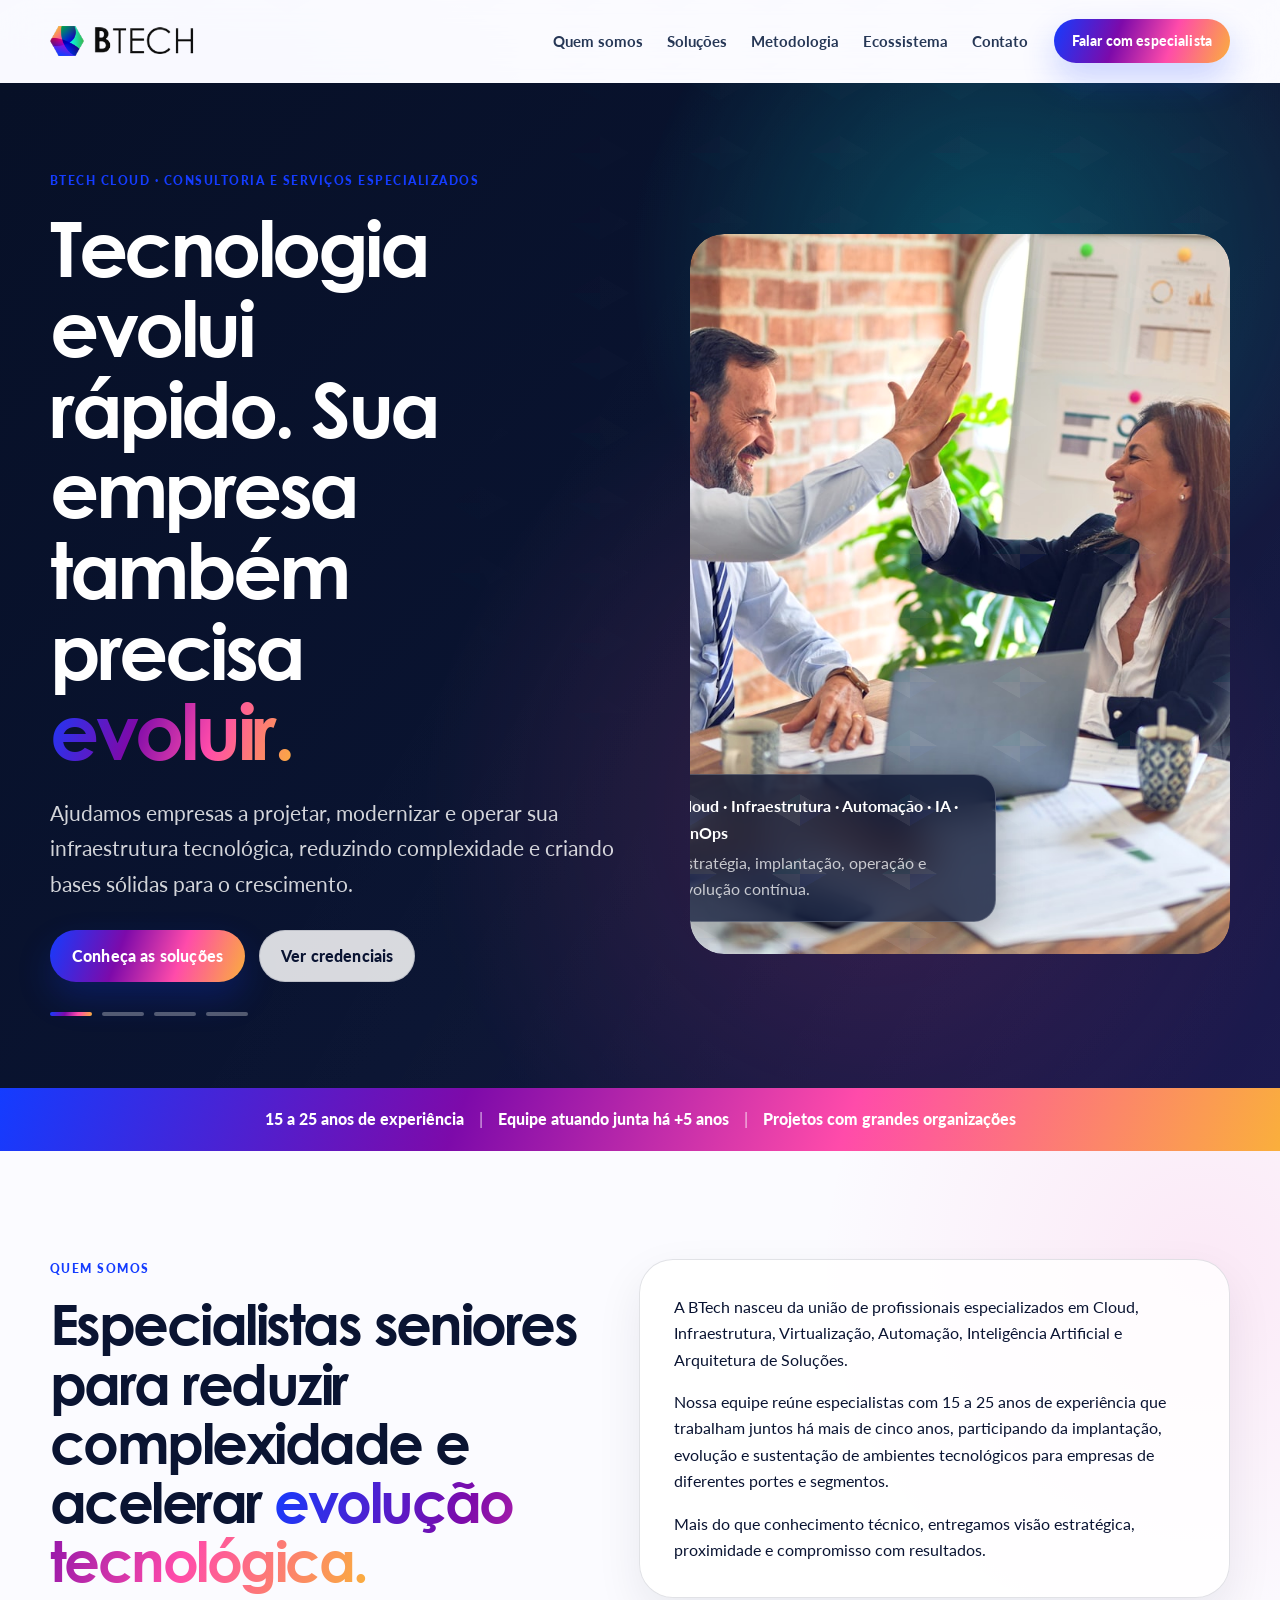
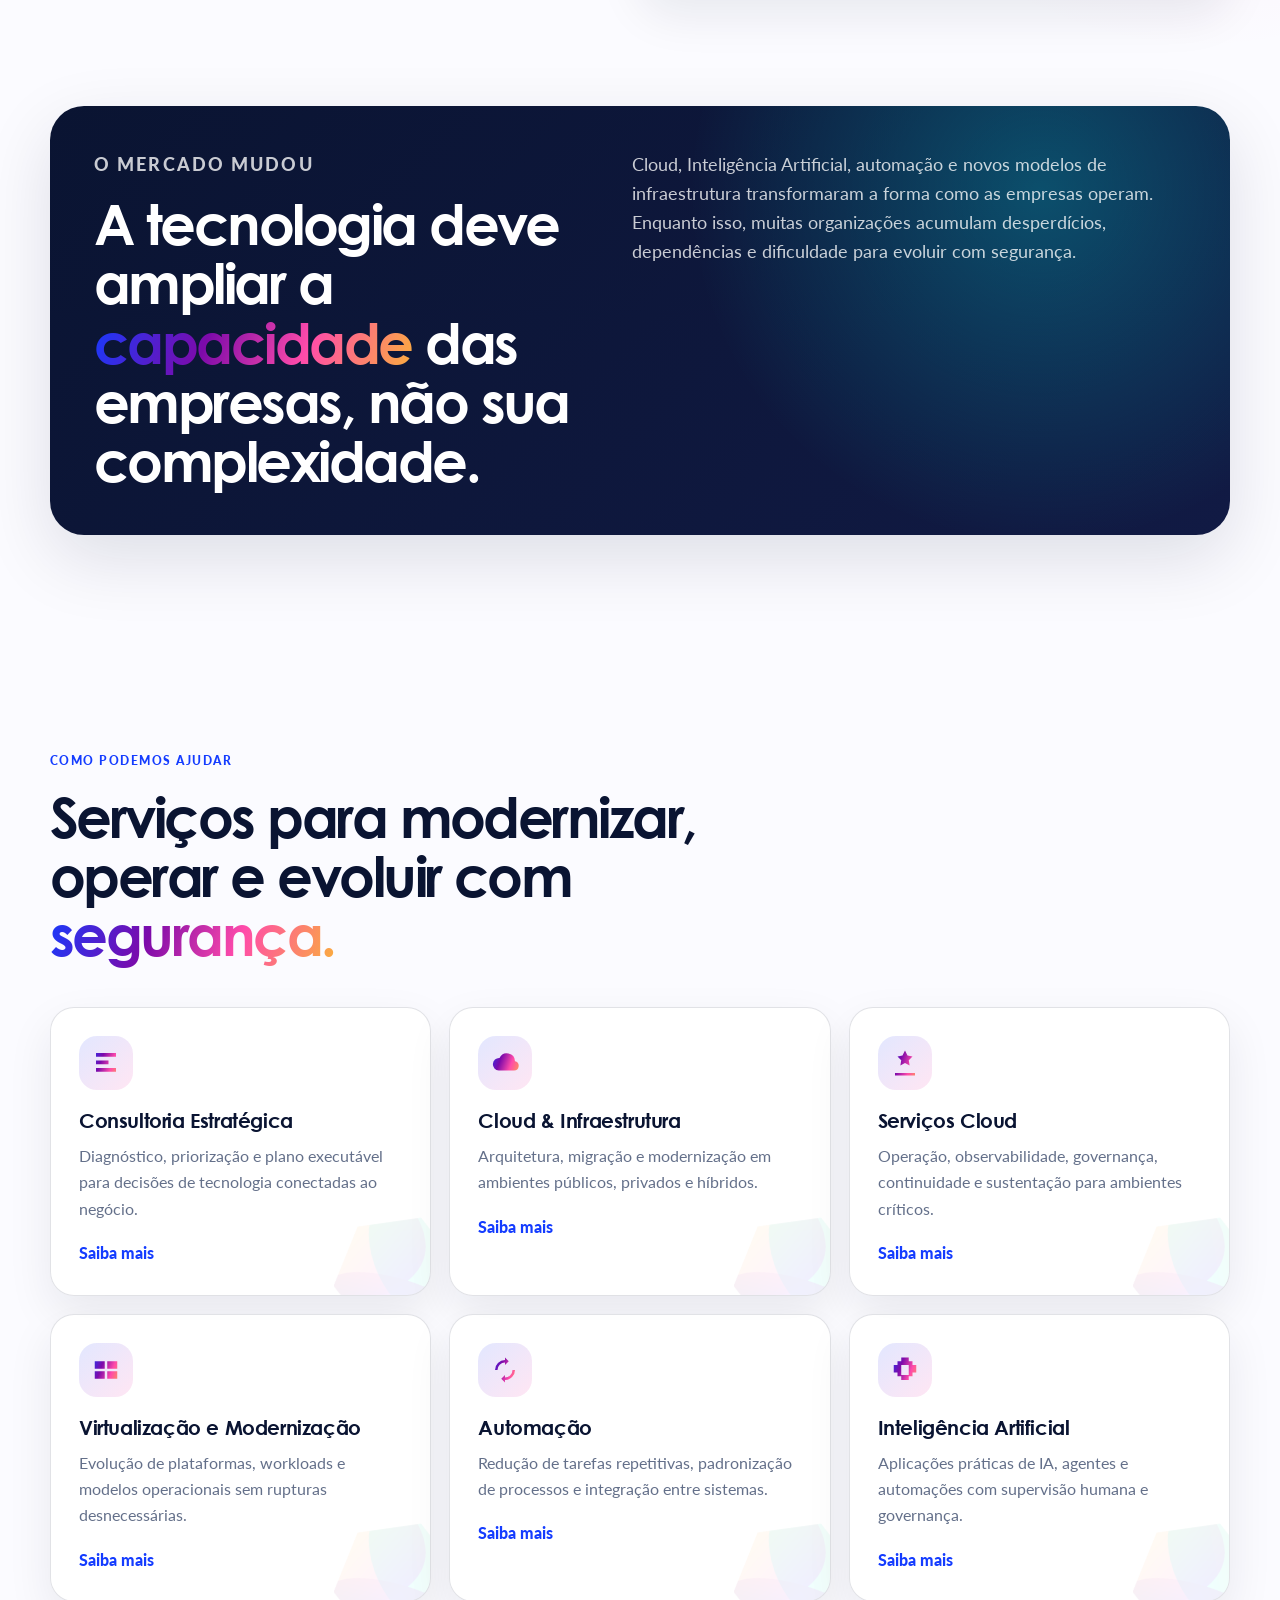
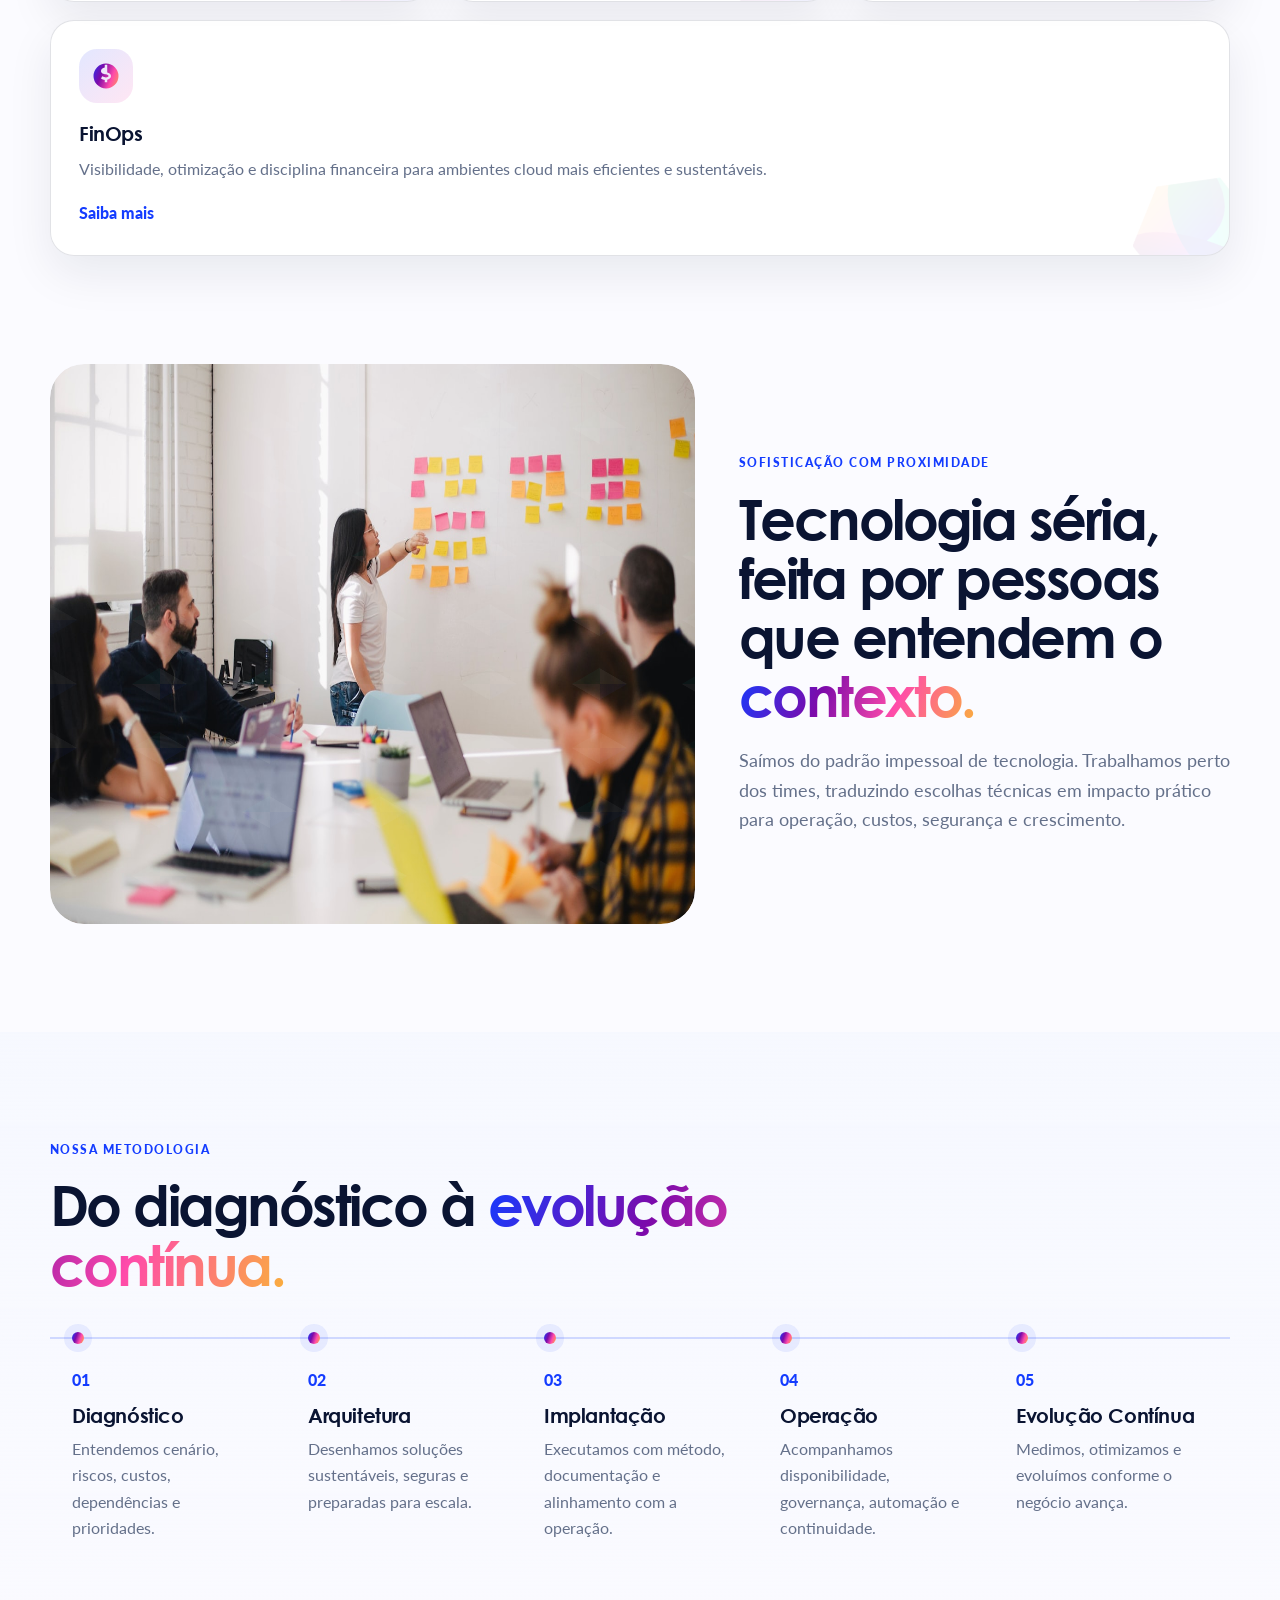
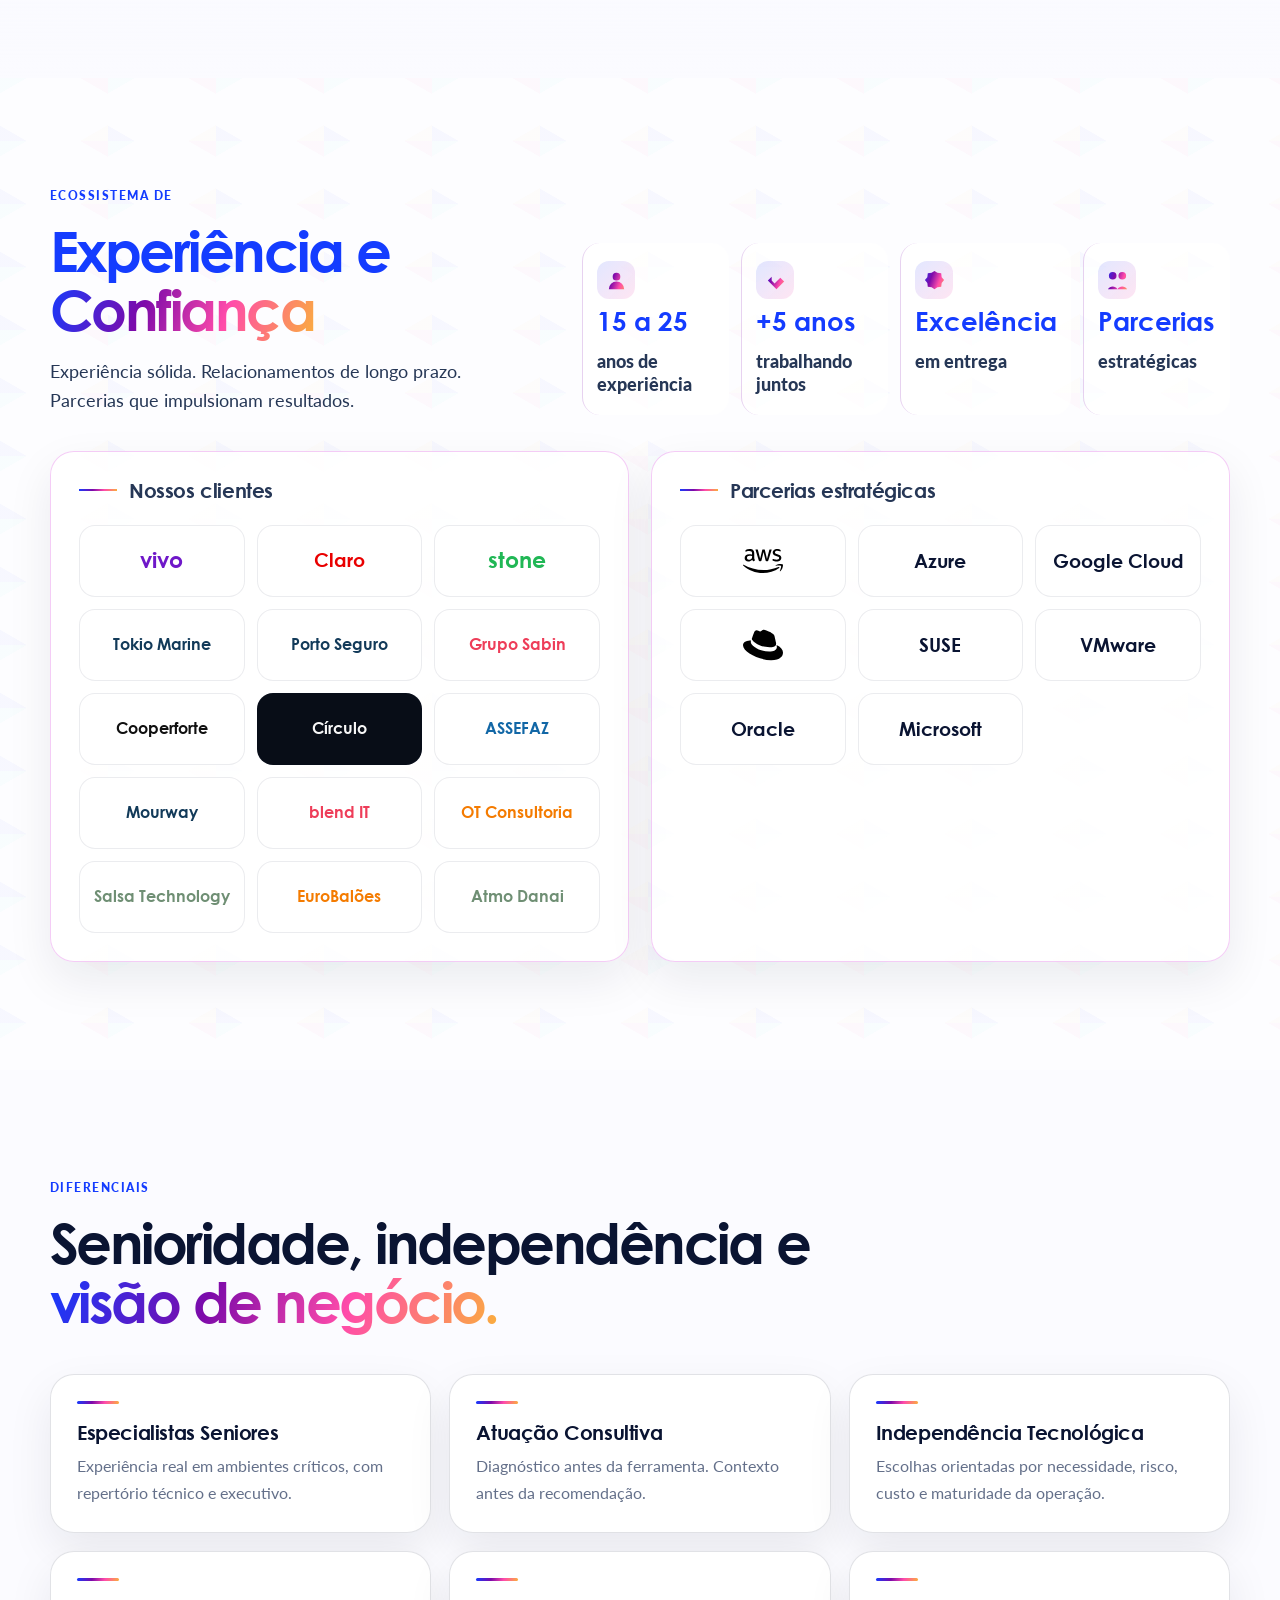
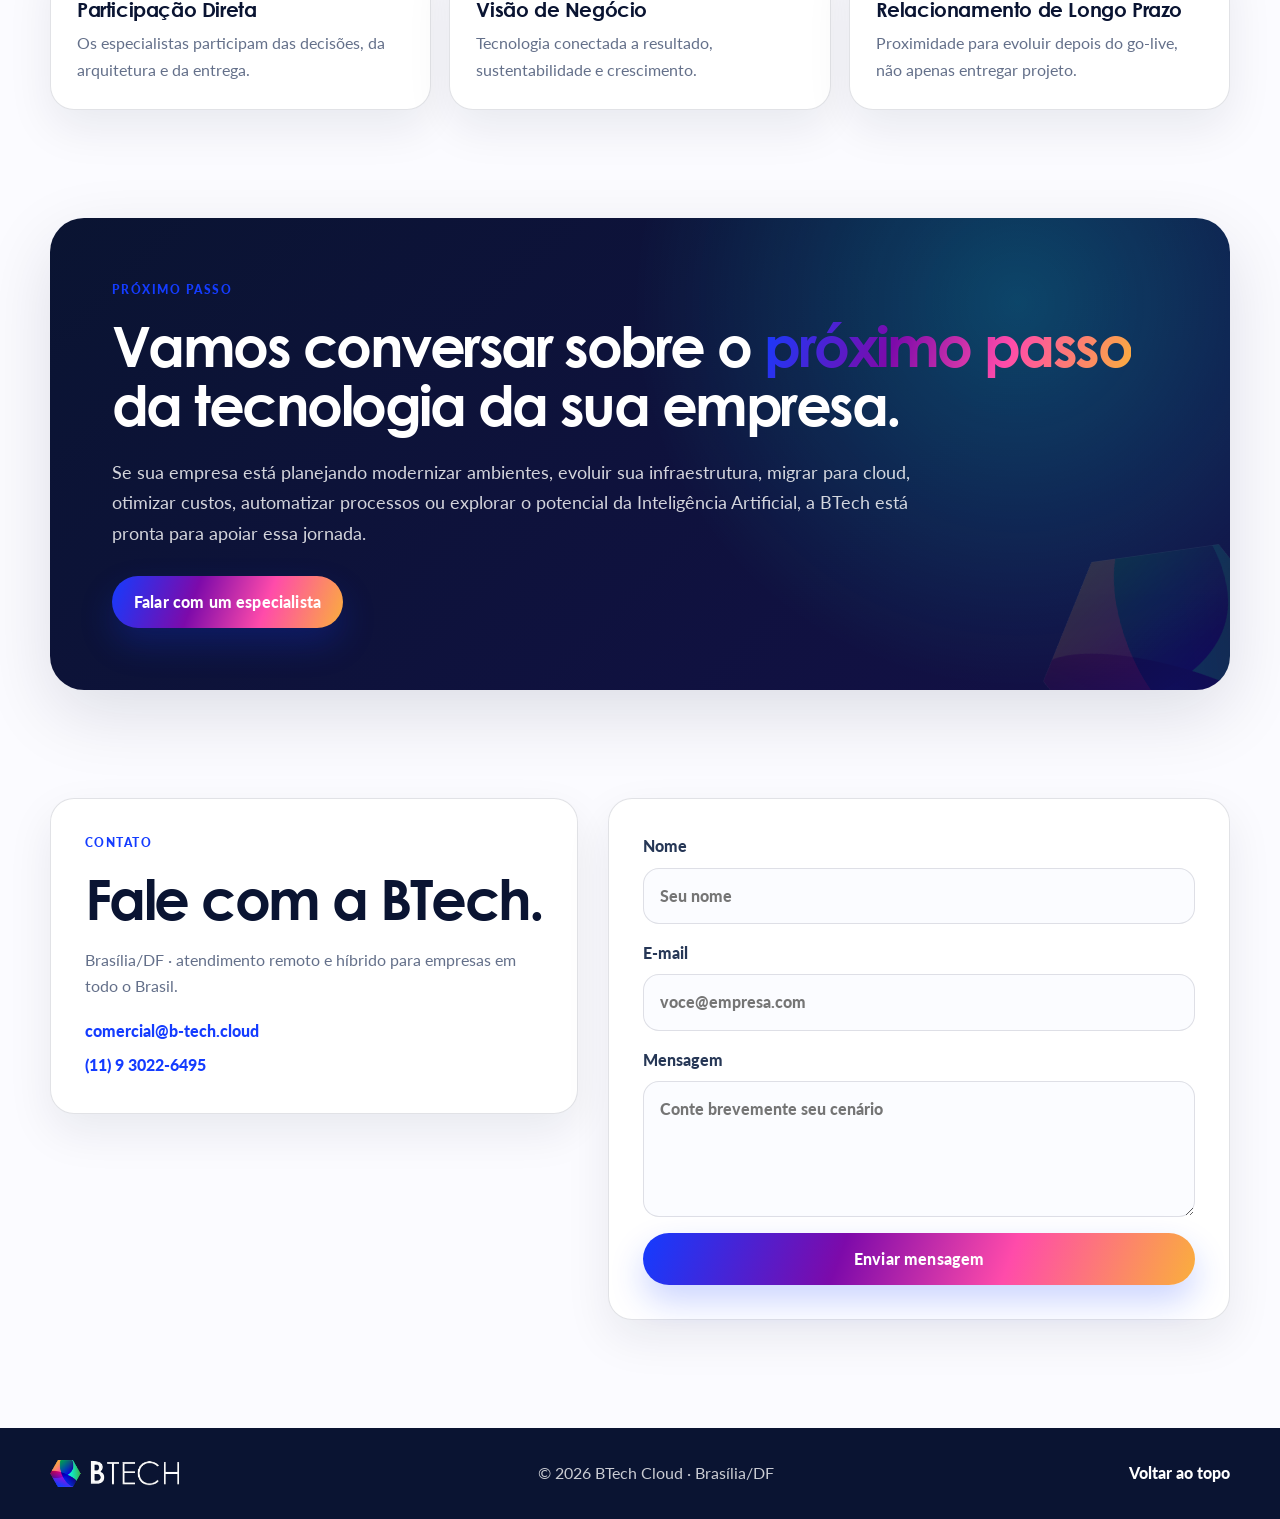
==== commit 1e4dd990: "Hide contact form note until submit Co-authored-by: btech-cloud <btech-cloud@users.noreply.github.co" ====
--- a/index.html
+++ b/index.html
@@ -271,7 +271,7 @@
             <label>E-mail<input type="email" name="email" autocomplete="email" placeholder="voce@empresa.com" required></label>
             <label>Mensagem<textarea name="message" rows="4" placeholder="Conte brevemente seu cenário" required></textarea></label>
             <button class="button" type="submit">Enviar mensagem</button>
-            <p class="form-note" role="status" aria-live="polite"></p>
+            <p class="form-note" role="status" aria-live="polite" hidden></p>
           </form>
         </div>
       </section>
--- a/styles.css
+++ b/styles.css
@@ -297,6 +297,7 @@
 .contact-form label { display: grid; gap: 8px; color: var(--ink-soft); font-weight: 900; }
 .contact-form input, .contact-form textarea { width: 100%; padding: 14px 16px; border: 1px solid var(--line); border-radius: 16px; color: var(--ink); background: #fbfcff; resize: vertical; }
 .form-note { min-height: 1.5em; color: var(--blue); font-weight: 900; }
+.form-note[hidden], .form-note:empty { display: none; }
 .site-footer { padding: 32px 0; color: rgba(255,255,255,.78); background: var(--navy); }
 .site-footer__grid { display: flex; align-items: center; justify-content: space-between; gap: 22px; }
 .site-footer img { width: 132px; height: auto; }
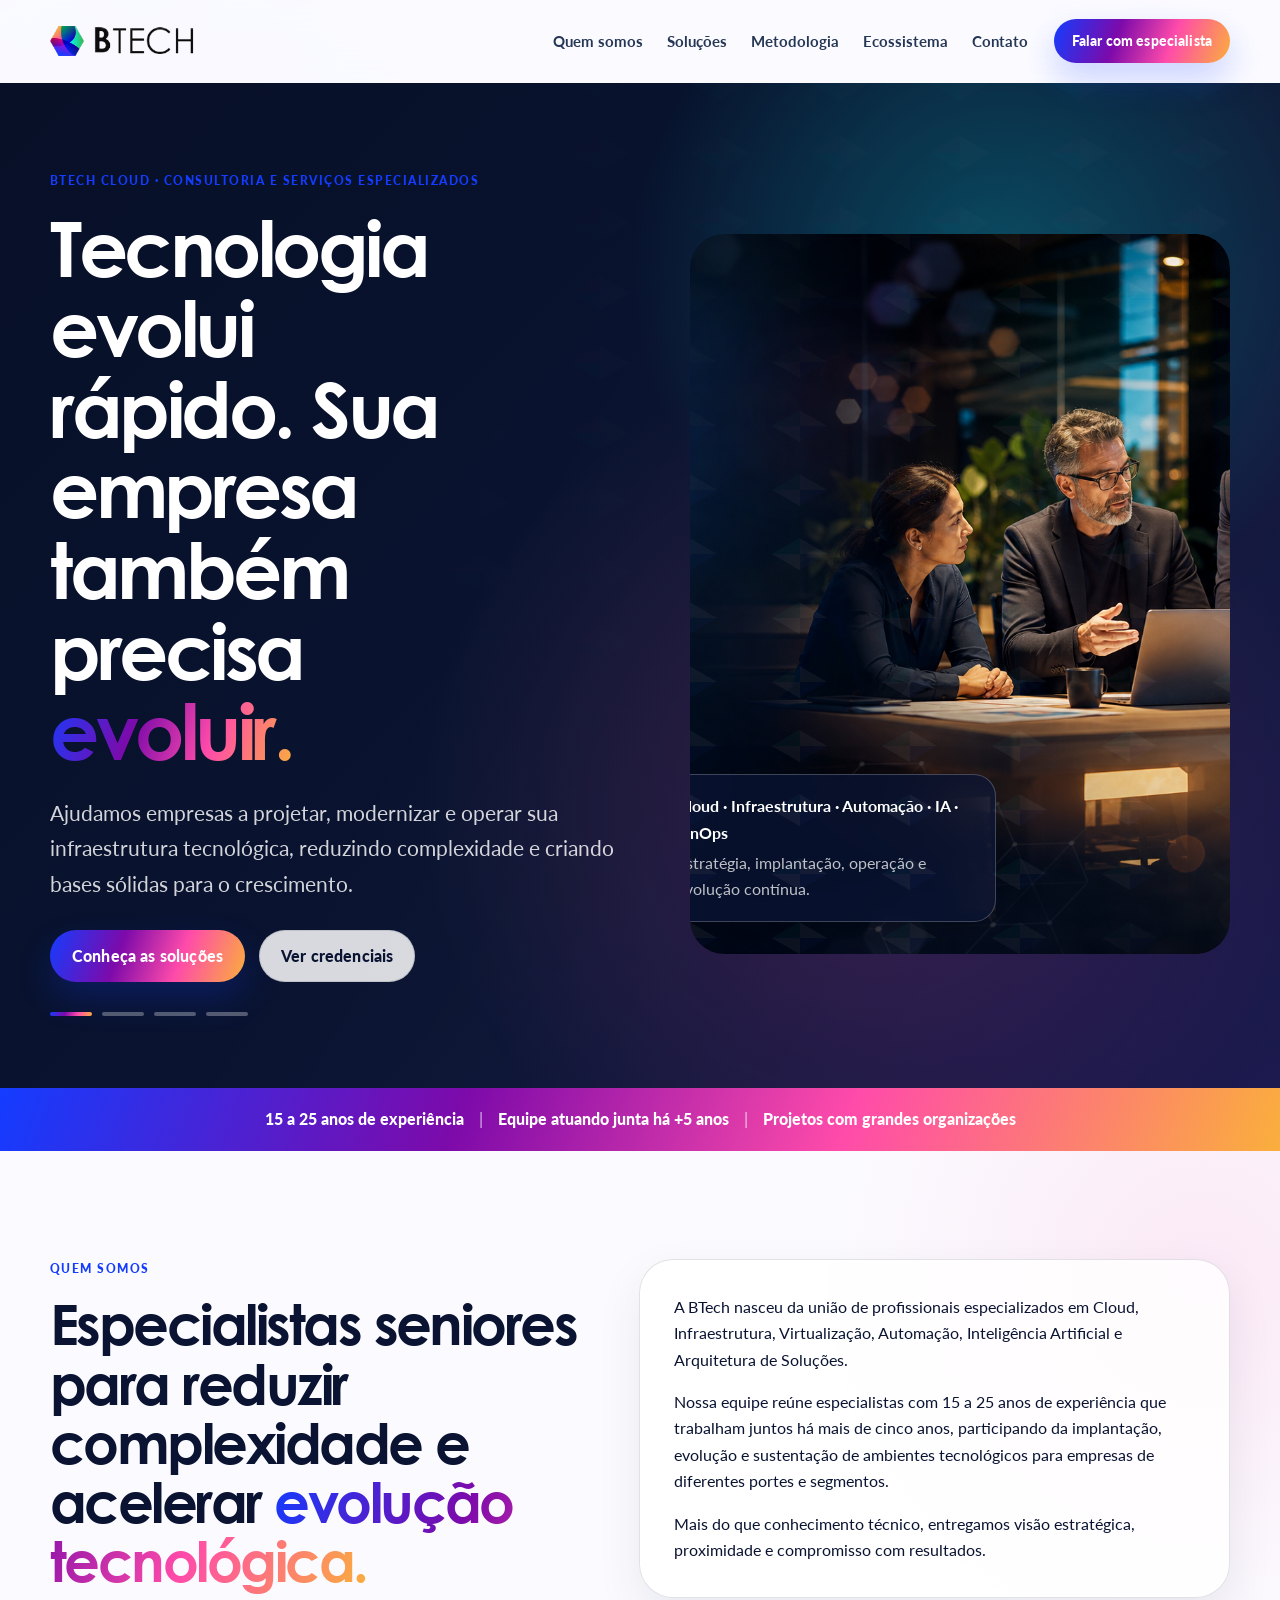
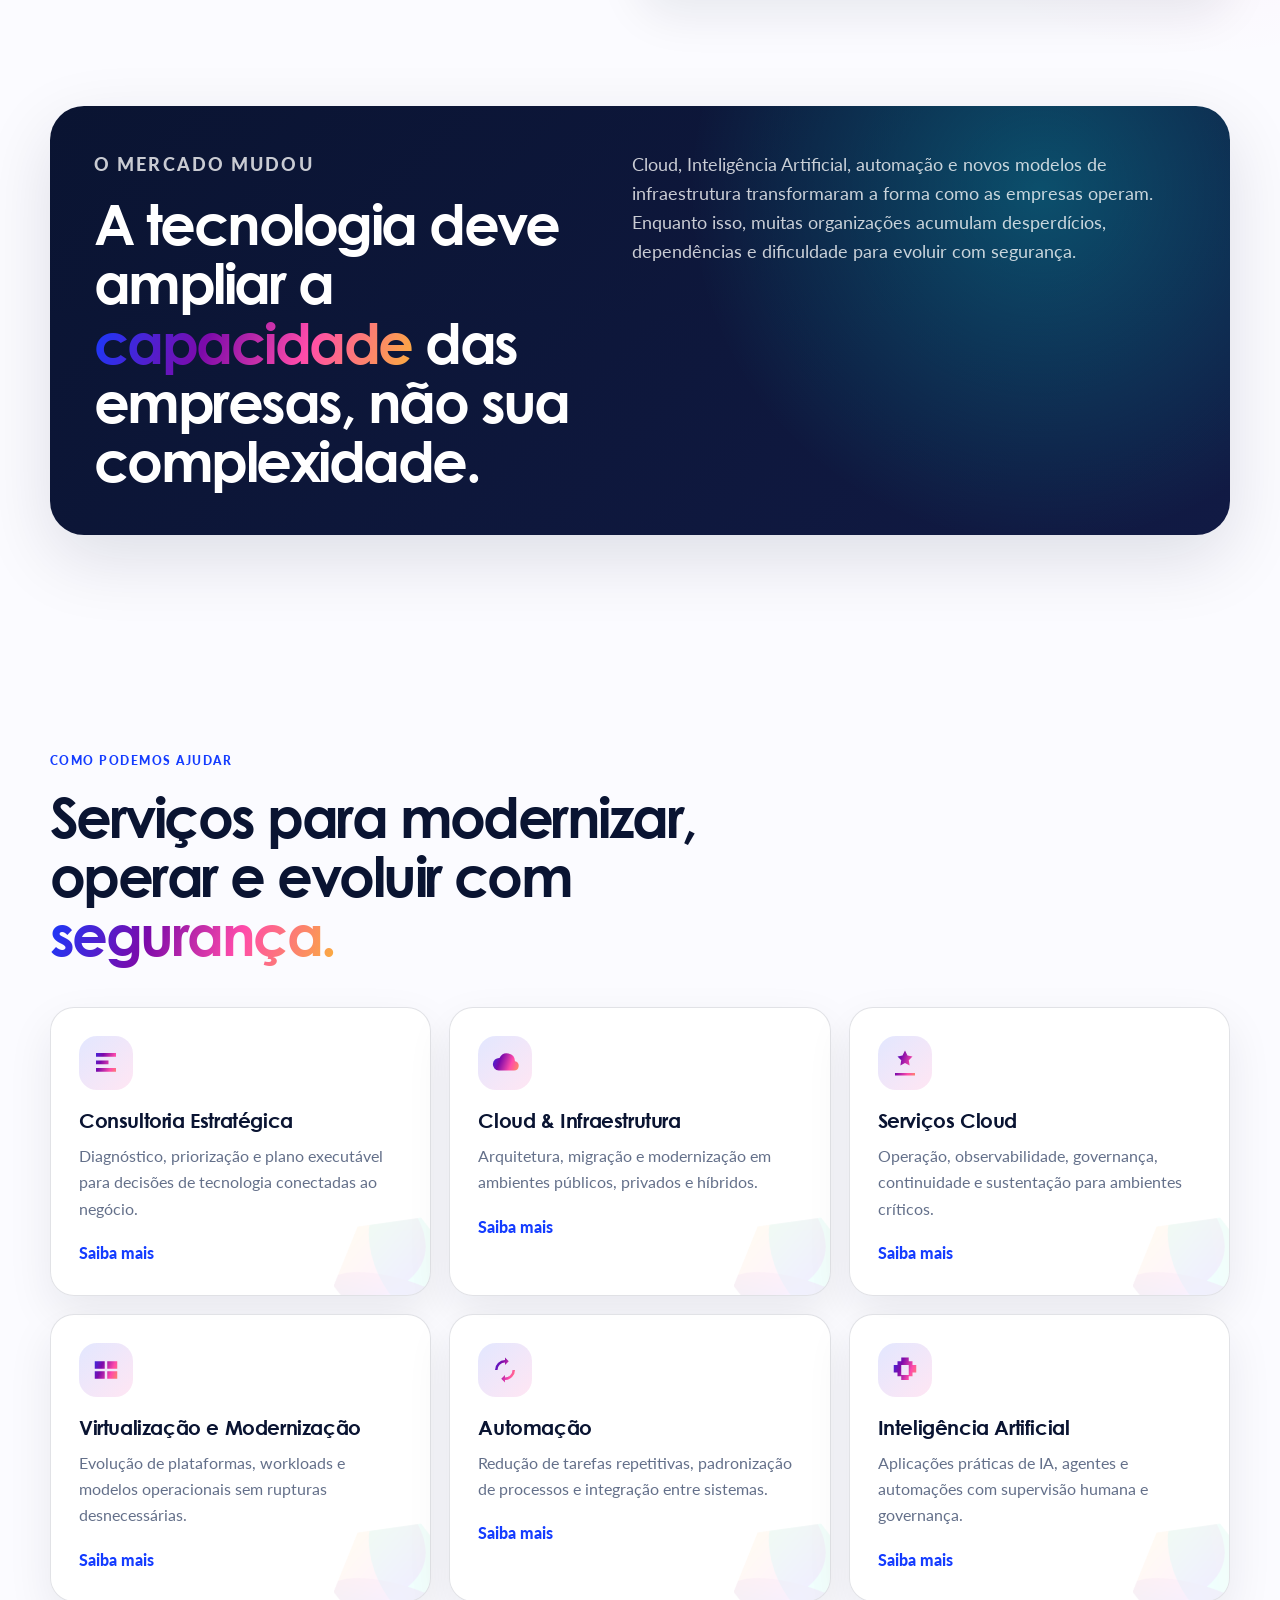
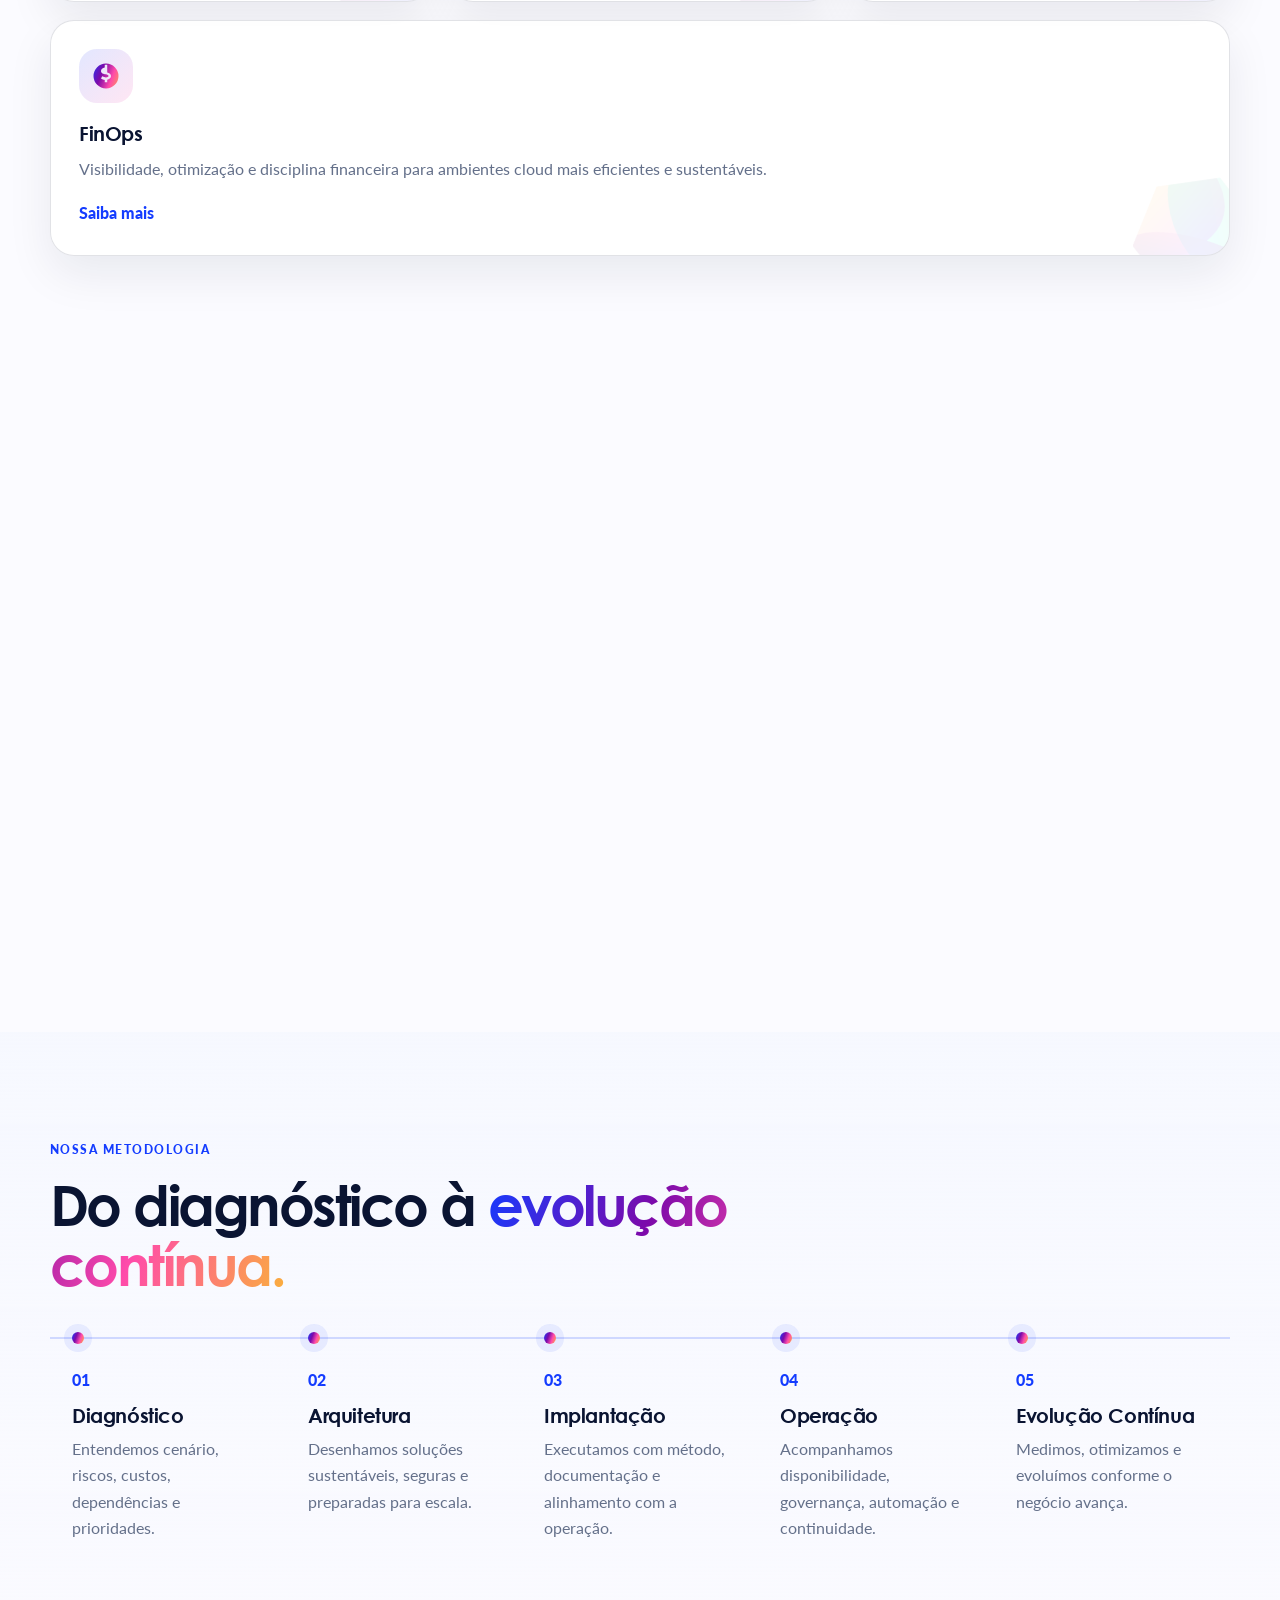
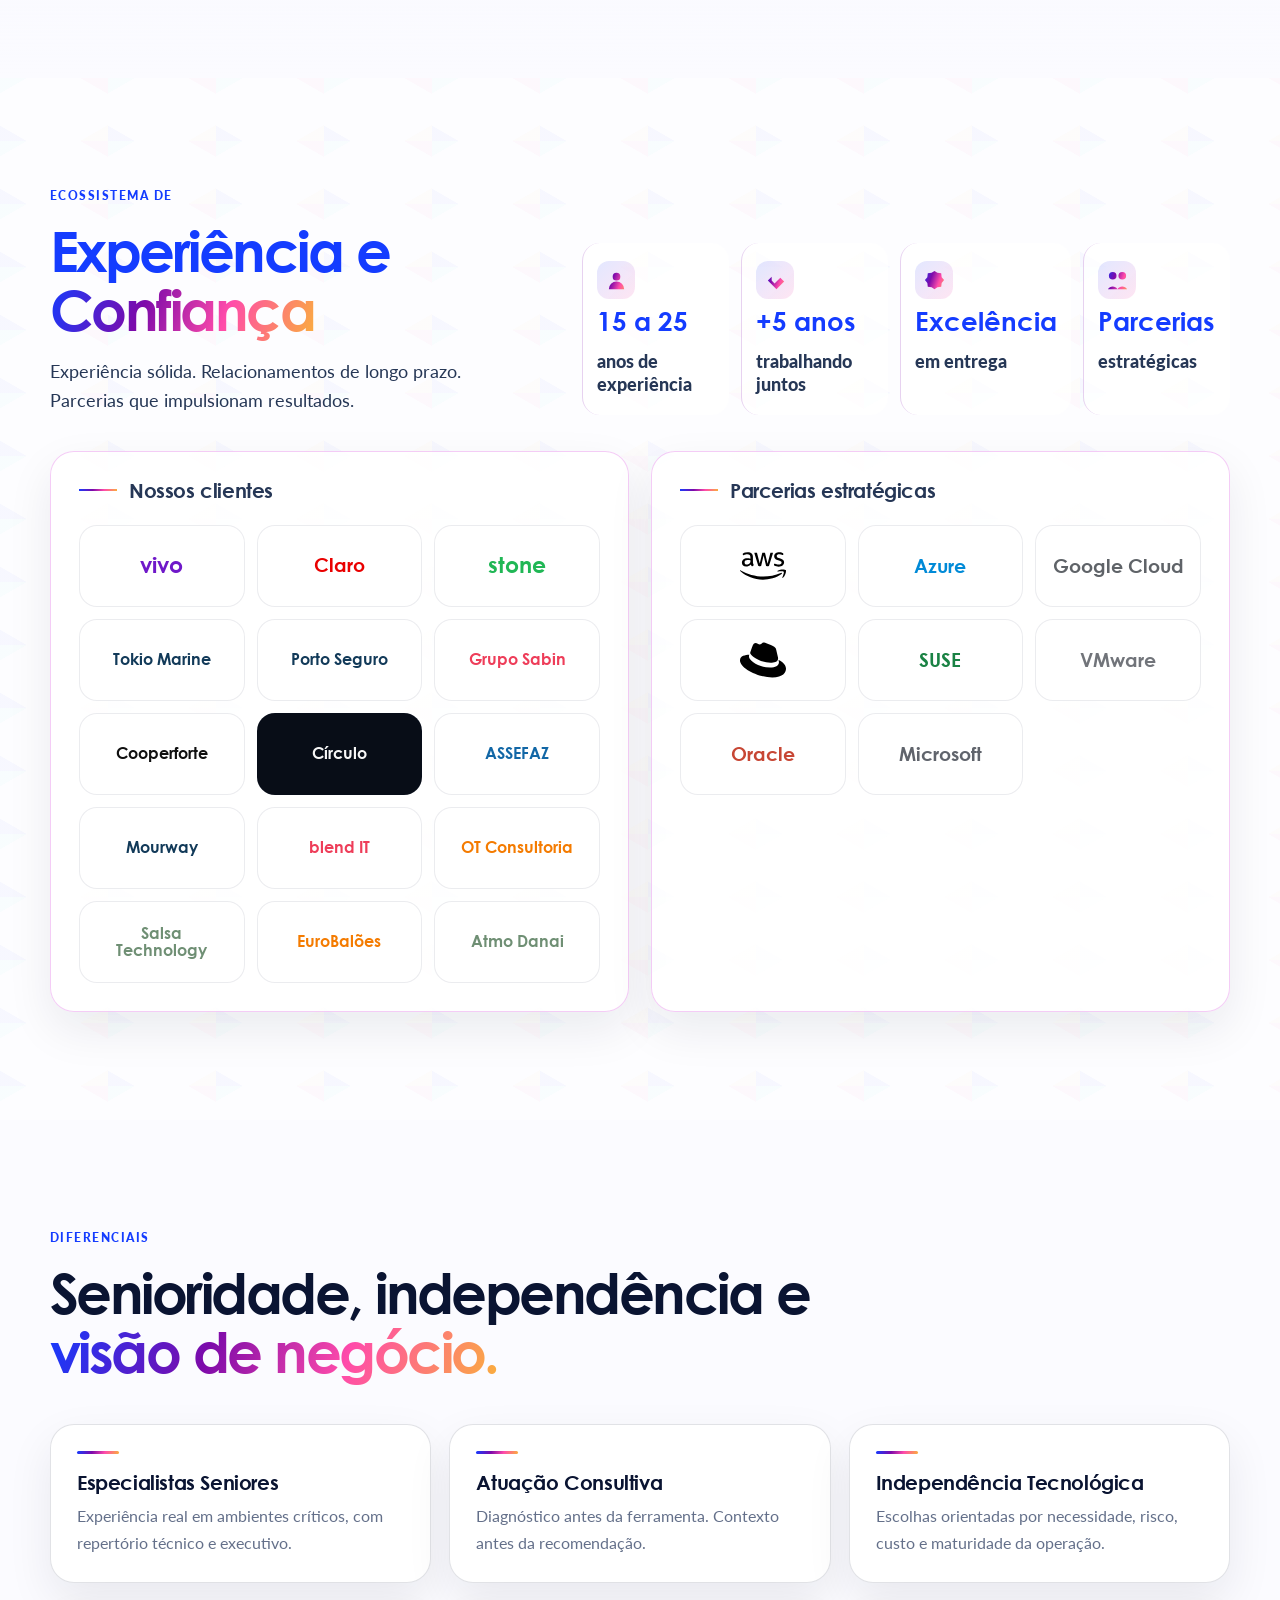
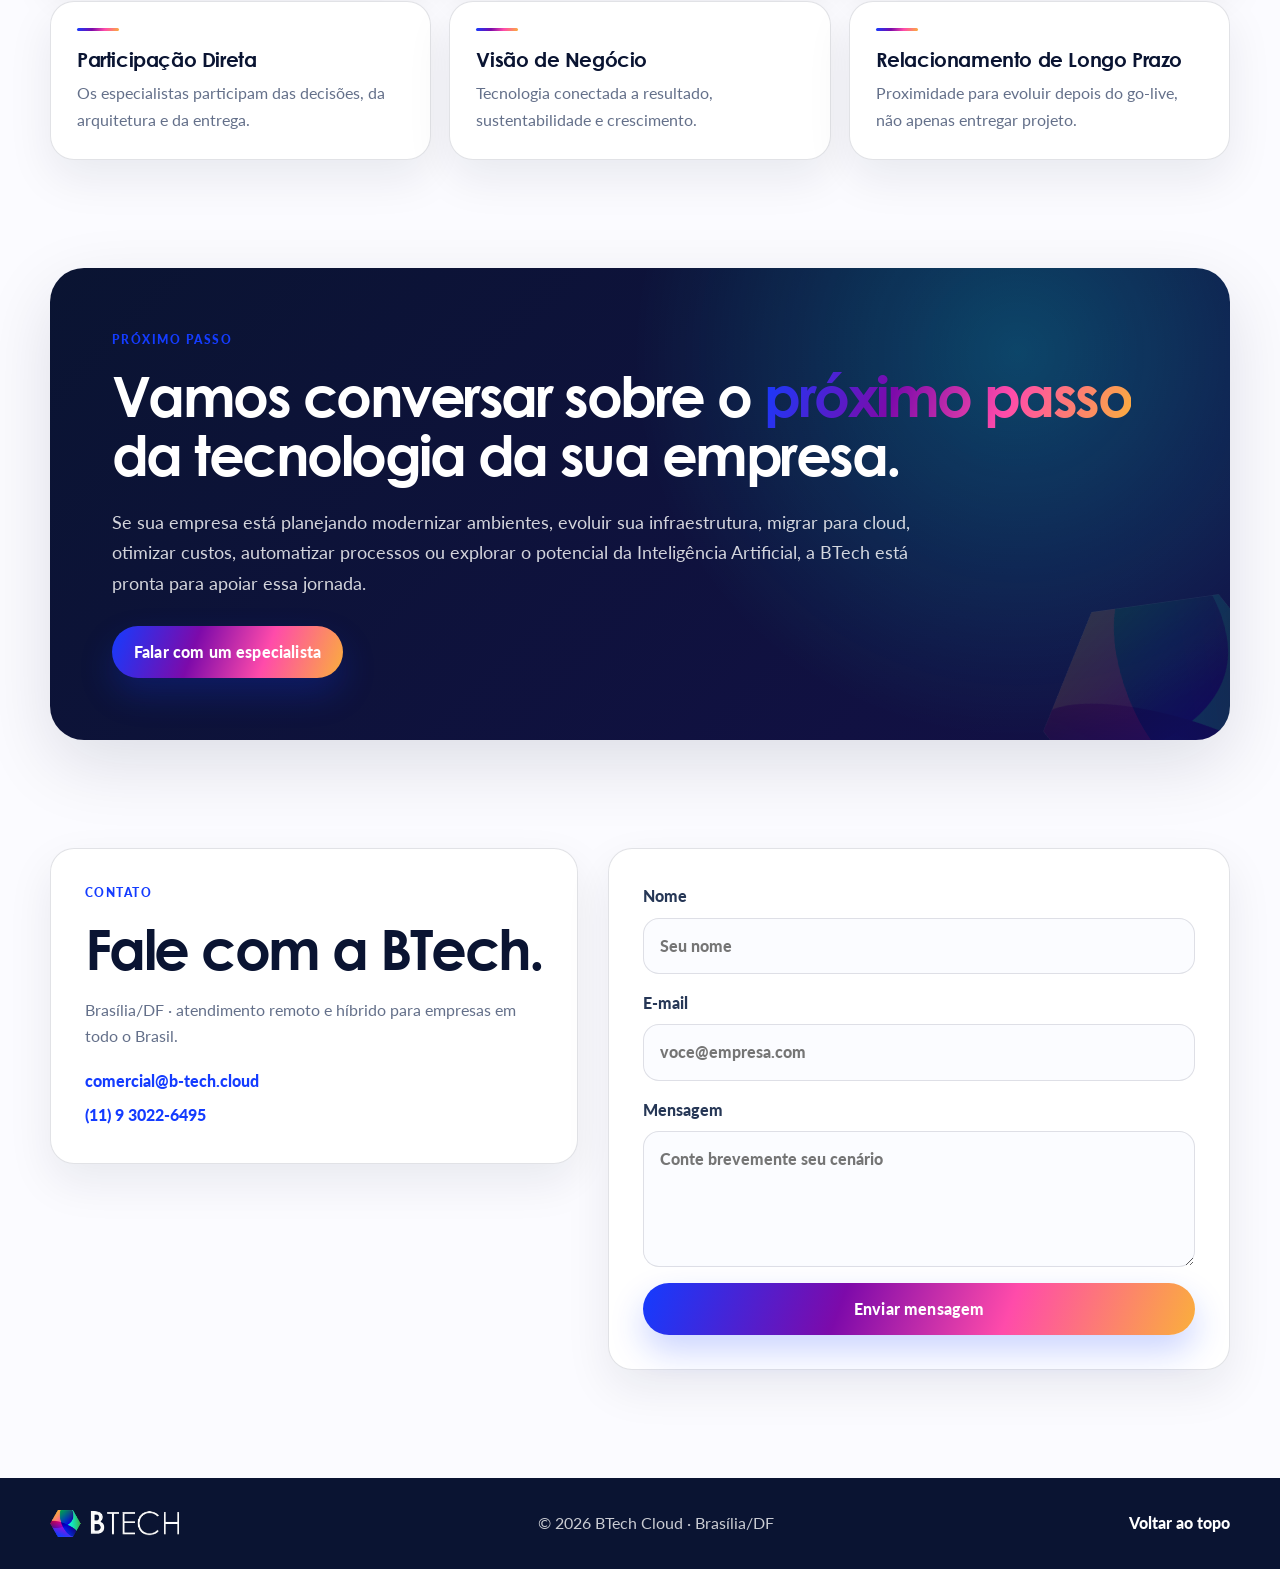
==== commit 2bb0ed31: "Update brand imagery and logo presentation Co-authored-by: btech-cloud <btech-cloud@users.noreply.gi" ====
--- a/index.html
+++ b/index.html
@@ -91,7 +91,7 @@
             <div class="hero__pager" data-hero-pager aria-label="Slides do destaque"></div>
           </div>
           <aside class="hero__visual visual-card visual-card--hero" aria-label="Consultoria BTech em ambiente corporativo">
-            <img src="assets/images/hero-consultoria.jpg" alt="Profissionais comemorando avanço em projeto de consultoria" width="960" height="720" loading="eager">
+            <img src="assets/images/btech-refined-hero-people-hex.png" alt="Consultores em reunião com luzes hexagonais sutis ao fundo" width="960" height="720" loading="eager">
             <div class="hero__signal-card">
               <strong>Cloud · Infraestrutura · Automação · IA · FinOps</strong>
               <span>Estratégia, implantação, operação e evolução contínua.</span>
@@ -153,7 +153,7 @@
       <section class="section section--photo" aria-labelledby="foto-title">
         <div class="container photo-grid">
           <div class="visual-card visual-card--wide">
-            <img src="assets/images/reuniao-estrategia.jpg" alt="Equipe em reunião de estratégia e planejamento" width="820" height="560" loading="lazy">
+            <img src="assets/images/btech-refined-strategy-people-hex.png" alt="Especialistas e executivos revisando estratégia de modernização em cloud" width="820" height="560" loading="lazy">
           </div>
           <div>
             <p class="eyebrow">Sofisticação com proximidade</p>
@@ -198,34 +198,34 @@
             <article class="brand-panel">
               <h3>Nossos clientes</h3>
               <div class="client-grid" aria-label="Clientes BTech">
-                <span class="client-logo client-logo--vivo">vivo</span>
-                <span class="client-logo client-logo--claro">Claro</span>
-                <span class="client-logo client-logo--stone">stone</span>
-                <span class="client-logo client-logo--tokio">Tokio Marine</span>
-                <span class="client-logo client-logo--porto">Porto Seguro</span>
-                <span class="client-logo client-logo--sabin">Grupo Sabin</span>
-                <span class="client-logo client-logo--cooper">Cooperforte</span>
-                <span class="client-logo client-logo--circulo">Círculo</span>
-                <span class="client-logo client-logo--assefaz">ASSEFAZ</span>
-                <span class="client-logo client-logo--mourway">Mourway</span>
-                <span class="client-logo client-logo--blend">blend IT</span>
-                <span class="client-logo client-logo--ot">OT Consultoria</span>
-                <span class="client-logo client-logo--salsa">Salsa Technology</span>
-                <span class="client-logo client-logo--euro">EuroBalões</span>
-                <span class="client-logo client-logo--atmo">Atmo Danai</span>
+                <span class="brand-logo client-logo client-logo--vivo">vivo</span>
+                <span class="brand-logo client-logo client-logo--claro">Claro</span>
+                <span class="brand-logo client-logo client-logo--stone">stone</span>
+                <span class="brand-logo client-logo client-logo--tokio">Tokio Marine</span>
+                <span class="brand-logo client-logo client-logo--porto">Porto Seguro</span>
+                <span class="brand-logo client-logo client-logo--sabin">Grupo Sabin</span>
+                <span class="brand-logo client-logo client-logo--cooper">Cooperforte</span>
+                <span class="brand-logo client-logo client-logo--circulo">Círculo</span>
+                <span class="brand-logo client-logo client-logo--assefaz">ASSEFAZ</span>
+                <span class="brand-logo client-logo client-logo--mourway">Mourway</span>
+                <span class="brand-logo client-logo client-logo--blend">blend IT</span>
+                <span class="brand-logo client-logo client-logo--ot">OT Consultoria</span>
+                <span class="brand-logo client-logo client-logo--salsa">Salsa Technology</span>
+                <span class="brand-logo client-logo client-logo--euro">EuroBalões</span>
+                <span class="brand-logo client-logo client-logo--atmo">Atmo Danai</span>
               </div>
             </article>
             <article class="brand-panel">
               <h3>Parcerias estratégicas</h3>
               <div class="partner-grid" aria-label="Parceiros e tecnologias">
-                <span><img src="assets/partners/amazonaws.svg" alt="AWS" width="84" height="84"></span>
-                <span class="partner-word partner-word--azure">Azure</span>
-                <span class="partner-word partner-word--google">Google Cloud</span>
-                <span><img src="assets/partners/redhat.svg" alt="Red Hat" width="90" height="90"></span>
-                <span class="partner-word partner-word--suse">SUSE</span>
-                <span class="partner-word partner-word--vmware">VMware</span>
-                <span class="partner-word partner-word--oracle">Oracle</span>
-                <span class="partner-word partner-word--microsoft">Microsoft</span>
+                <span class="brand-logo"><img src="assets/partners/amazonaws.svg" alt="AWS" width="110" height="58"></span>
+                <span class="brand-logo partner-word partner-word--azure">Azure</span>
+                <span class="brand-logo partner-word partner-word--google">Google Cloud</span>
+                <span class="brand-logo"><img src="assets/partners/redhat.svg" alt="Red Hat" width="118" height="58"></span>
+                <span class="brand-logo partner-word partner-word--suse">SUSE</span>
+                <span class="brand-logo partner-word partner-word--vmware">VMware</span>
+                <span class="brand-logo partner-word partner-word--oracle">Oracle</span>
+                <span class="brand-logo partner-word partner-word--microsoft">Microsoft</span>
               </div>
             </article>
           </div>
--- a/styles.css
+++ b/styles.css
@@ -159,7 +159,7 @@
 .hero__pager button.is-active { background: var(--gradient); }
 .hero__visual { position: relative; }
 .hero__visual::before { position: absolute; inset: -18px; content: ""; border-radius: 38px; padding: 1px; background: var(--gradient); opacity: .8; -webkit-mask: linear-gradient(#000 0 0) content-box, linear-gradient(#000 0 0); -webkit-mask-composite: xor; mask-composite: exclude; }
-.hero__visual img { width: 100%; aspect-ratio: 4 / 3; object-fit: cover; border-radius: 34px; box-shadow: 0 30px 100px rgba(0,0,0,.44); filter: saturate(.98) contrast(1.03); }
+.hero__visual img { width: 100%; aspect-ratio: 1.18 / 1; object-fit: cover; object-position: center; border-radius: 34px; box-shadow: 0 30px 100px rgba(0,0,0,.44); filter: saturate(.96) contrast(1.02); }
 .hero__signal-card { position: absolute; left: -34px; bottom: 32px; max-width: 340px; padding: 18px 20px; border: 1px solid rgba(255,255,255,.22); border-radius: 22px; background: rgba(10,20,50,.78); backdrop-filter: blur(18px); box-shadow: 0 18px 44px rgba(0,0,0,.28); }
 .hero__signal-card strong, .hero__signal-card span { display: block; }
 .hero__signal-card span { margin-top: 4px; color: rgba(255,255,255,.74); }
@@ -184,12 +184,12 @@
     linear-gradient(150deg, rgba(20,60,255,.14) 12%, transparent 12.5%, transparent 87%, rgba(0,225,180,.12) 87.5%, rgba(0,225,180,.12));
   background-size: auto, auto, 110px 64px, 110px 64px;
   mix-blend-mode: screen;
-  opacity: .42;
+  opacity: .28;
   mask-image: linear-gradient(135deg, transparent 0%, black 36%, black 78%, transparent 100%);
 }
 
 .visual-card--wide::after {
-  opacity: .34;
+  opacity: .24;
 }
 
 .trust-bar { padding: 18px 0; color: white; background: var(--gradient); }
@@ -224,7 +224,7 @@
 
 .section--photo { padding-top: 0; }
 .photo-grid { display: grid; grid-template-columns: 1.05fr .8fr; gap: 44px; align-items: center; }
-.photo-grid img { width: 100%; border-radius: var(--radius-xl); box-shadow: var(--shadow); }
+.photo-grid img { width: 100%; aspect-ratio: 16 / 10; object-fit: cover; object-position: center; border-radius: var(--radius-xl); box-shadow: var(--shadow); }
 .photo-grid p:not(.eyebrow) { margin-top: 20px; color: var(--muted); font-size: 1.12rem; }
 .methodology { background: linear-gradient(180deg, rgba(244,247,255,.7), transparent); }
 .timeline { display: grid; grid-template-columns: repeat(5, 1fr); gap: 0; margin: 0; padding: 0; list-style: none; counter-reset: item; }
@@ -259,8 +259,9 @@
 .brand-panel h3 { display: flex; align-items: center; gap: 12px; margin-bottom: 24px; color: var(--ink-soft); }
 .brand-panel h3::before { width: 38px; height: 2px; content: ""; background: var(--gradient); }
 .client-grid, .partner-grid { display: grid; grid-template-columns: repeat(3, 1fr); gap: 12px; align-items: center; }
-.client-logo, .partner-grid span { display: grid; place-items: center; min-height: 72px; padding: 12px; border: 1px solid rgba(10,20,50,.08); border-radius: 16px; background: white; color: var(--ink); font-family: "Century Gothic", Lato, sans-serif; font-weight: 900; text-align: center; line-height: 1.05; transition: transform .22s ease, filter .22s ease, box-shadow .22s ease, border-color .22s ease; }
-.client-logo:hover, .partner-grid span:hover { transform: translateY(-4px); filter: saturate(1.14); border-color: rgba(20,60,255,.22); box-shadow: 0 16px 34px rgba(10,20,50,.10); }
+.brand-logo { display: grid; place-items: center; min-height: 82px; padding: 16px; border: 1px solid rgba(10,20,50,.08); border-radius: 18px; background: rgba(255,255,255,.94); color: var(--ink); font-family: "Century Gothic", Lato, sans-serif; font-weight: 900; text-align: center; line-height: 1.05; transition: transform .22s ease, filter .22s ease, box-shadow .22s ease, border-color .22s ease, background .22s ease; }
+.brand-logo:hover { transform: translateY(-4px); filter: saturate(1.1); border-color: rgba(20,60,255,.22); background: #fff; box-shadow: 0 16px 34px rgba(10,20,50,.10); }
+.brand-logo img { max-width: 132px; max-height: 48px; width: auto; height: auto; object-fit: contain; }
 .client-logo--vivo { color: #6f18c9; font-size: 1.4rem; text-transform: lowercase; }
 .client-logo--claro { color: #e90000; font-size: 1.2rem; }
 .client-logo--stone { color: #20b755; font-size: 1.35rem; text-transform: lowercase; }
@@ -271,7 +272,7 @@
 .client-logo--assefaz { color: #1267a6; }
 .client-logo--ot, .client-logo--euro { color: #f47b00; }
 .client-logo--salsa, .client-logo--atmo { color: #6f8f74; }
-.partner-grid span img { max-width: 92px; max-height: 40px; }
+.partner-grid .brand-logo img { max-width: 128px; max-height: 46px; }
 .partner-word { font-size: 1.18rem; }
 .partner-word--azure { color: #008ad7; }
 .partner-word--google { color: #5f6368; }
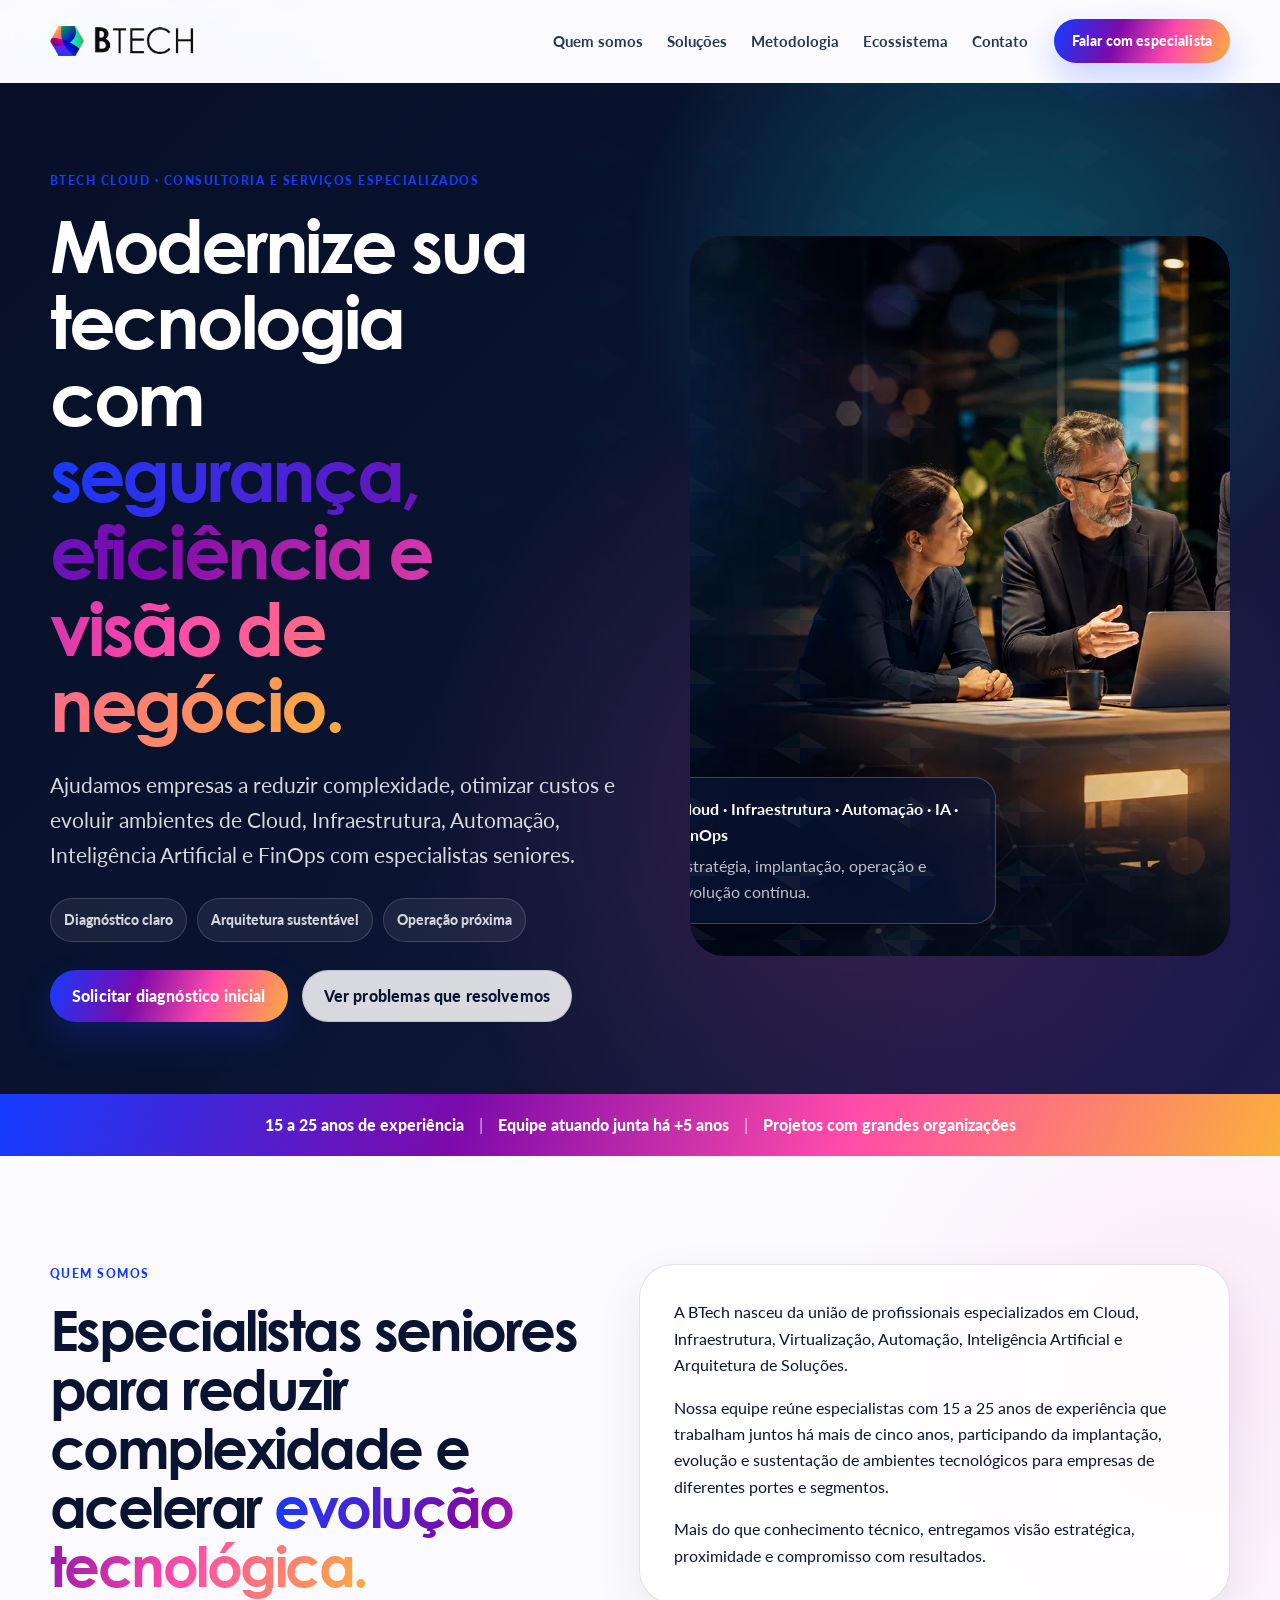
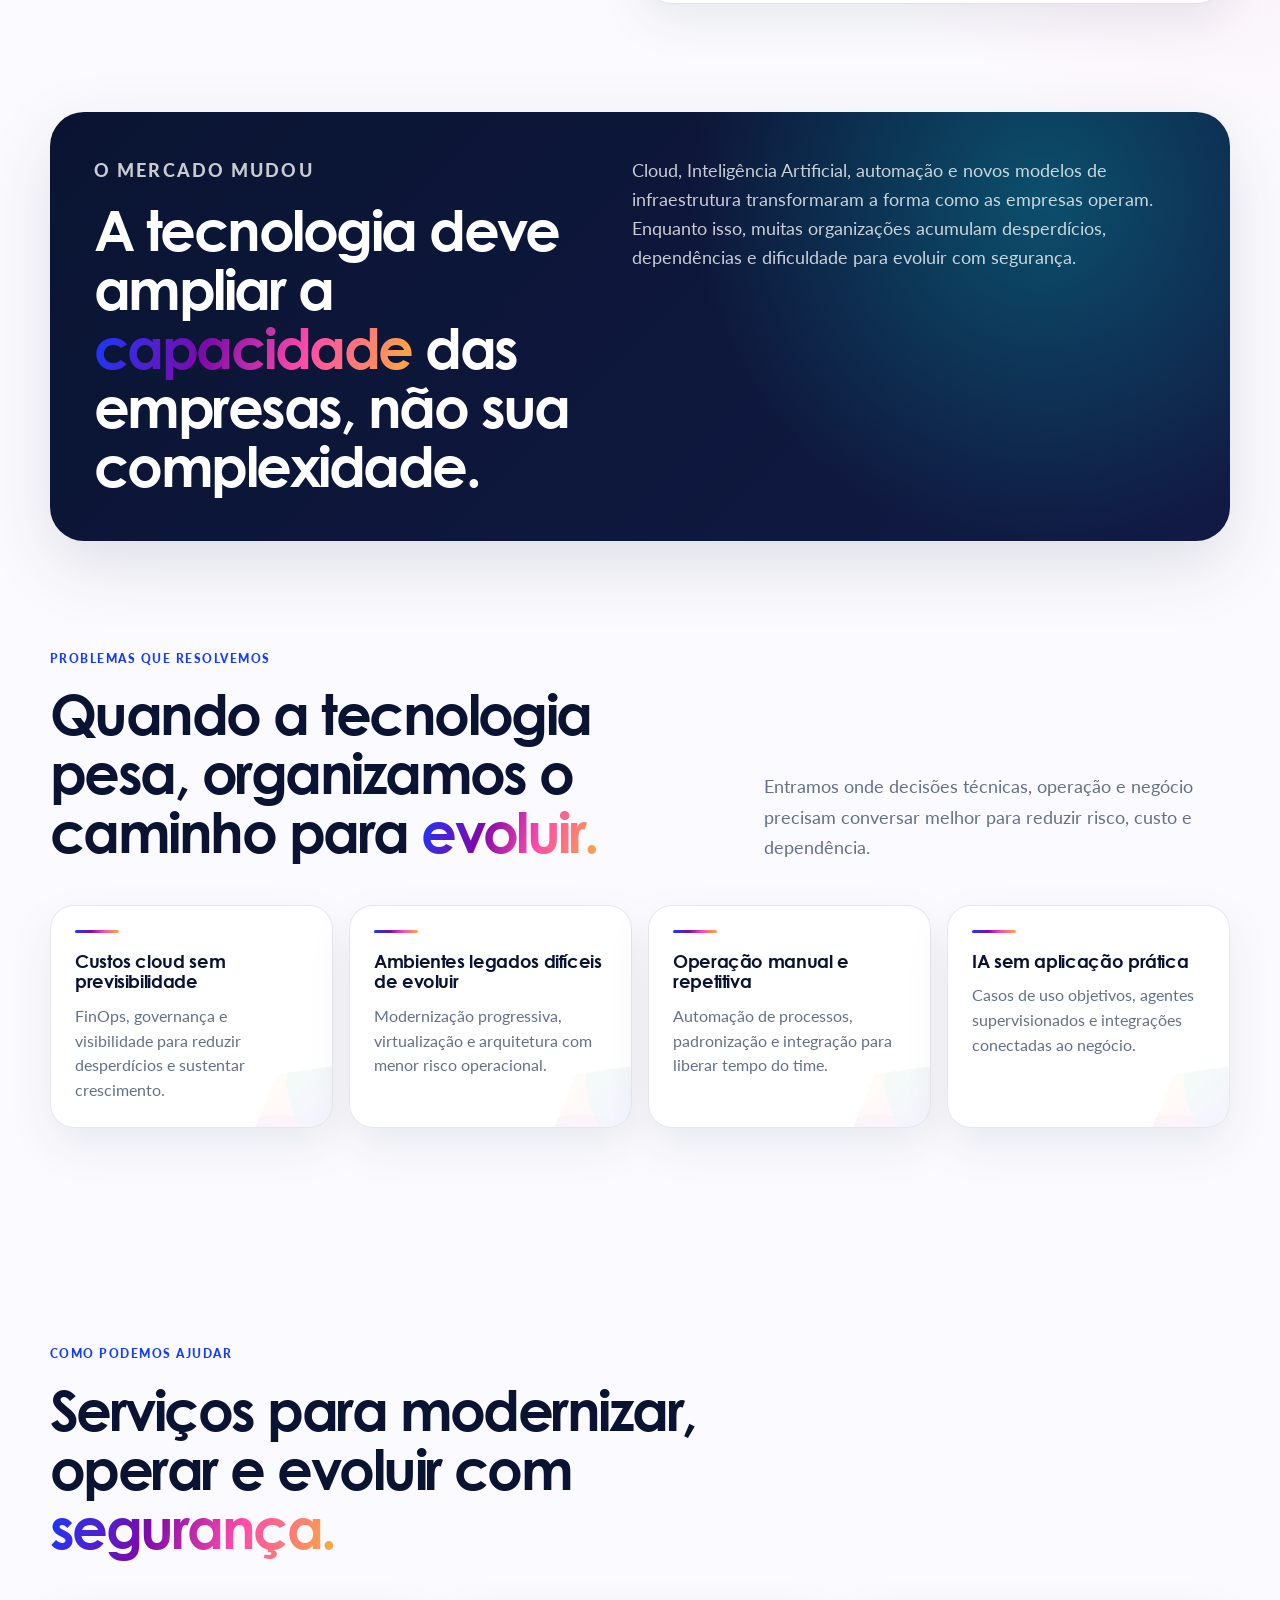
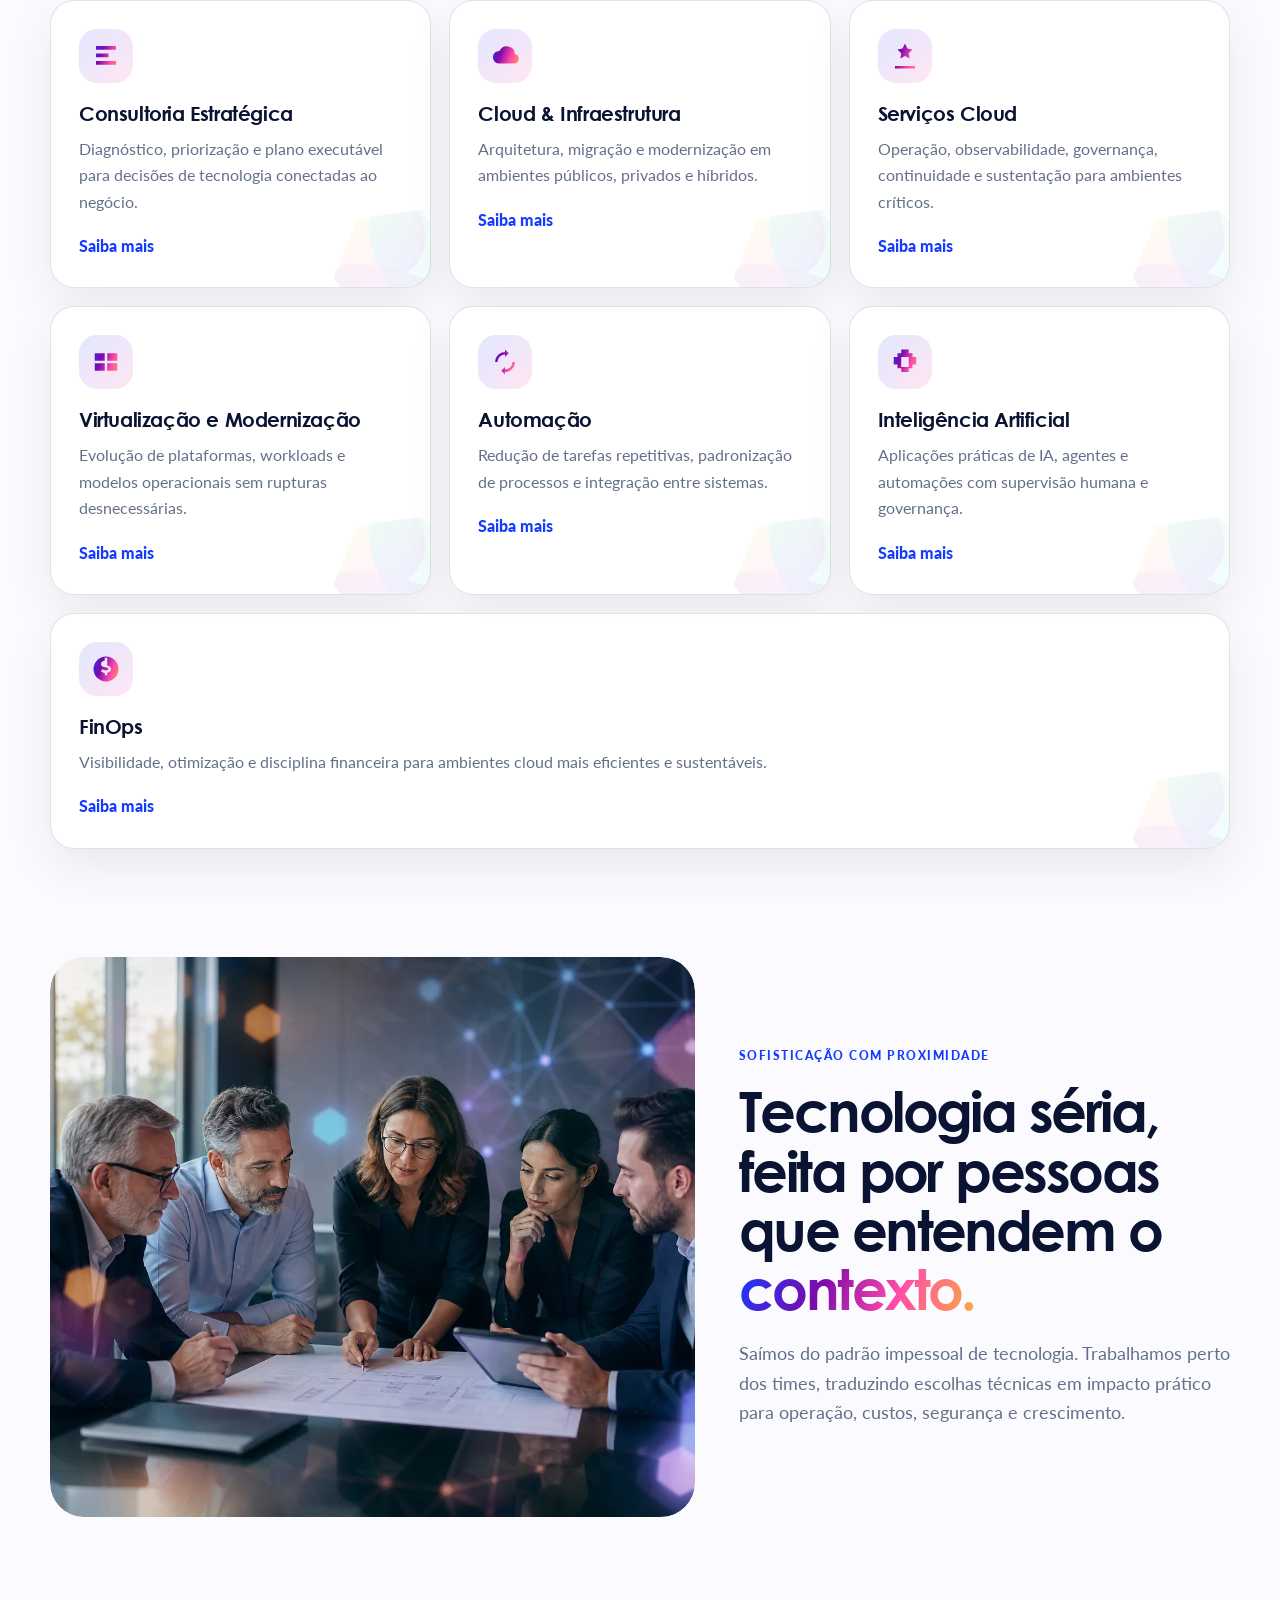
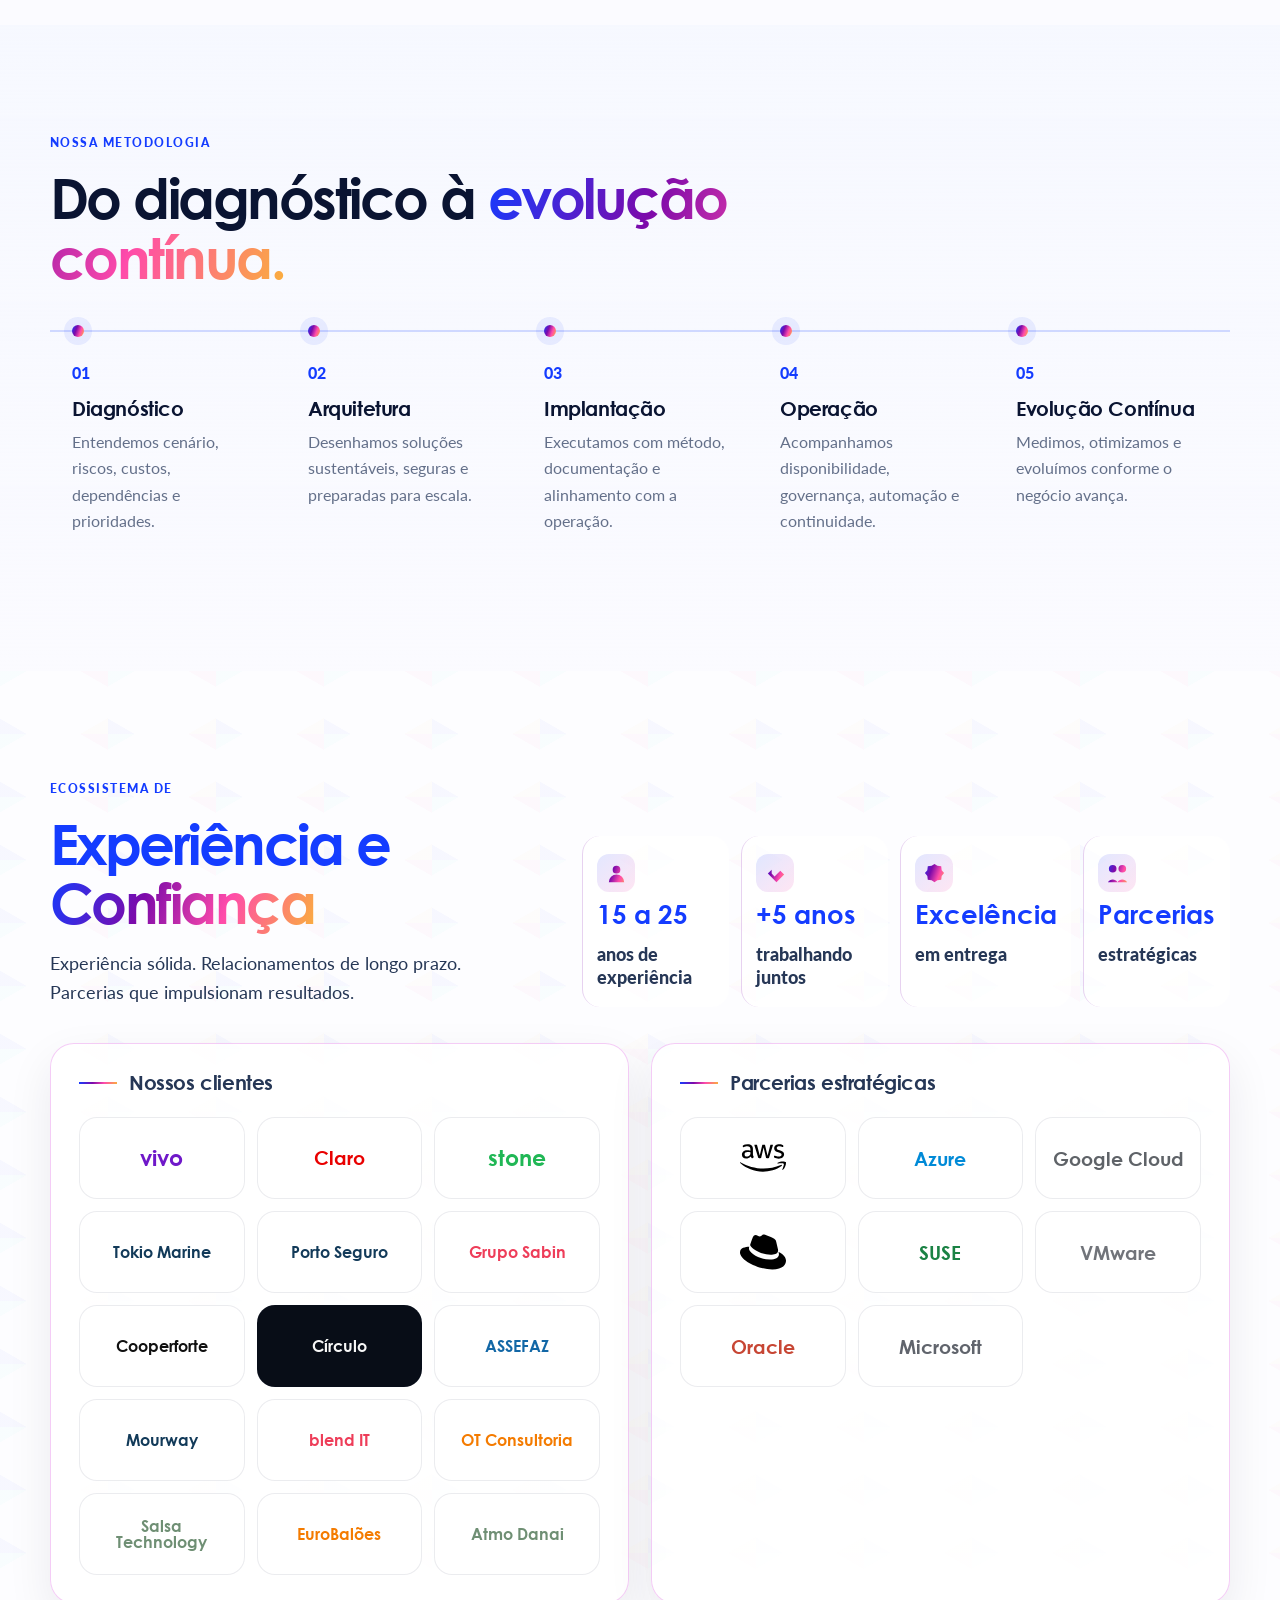
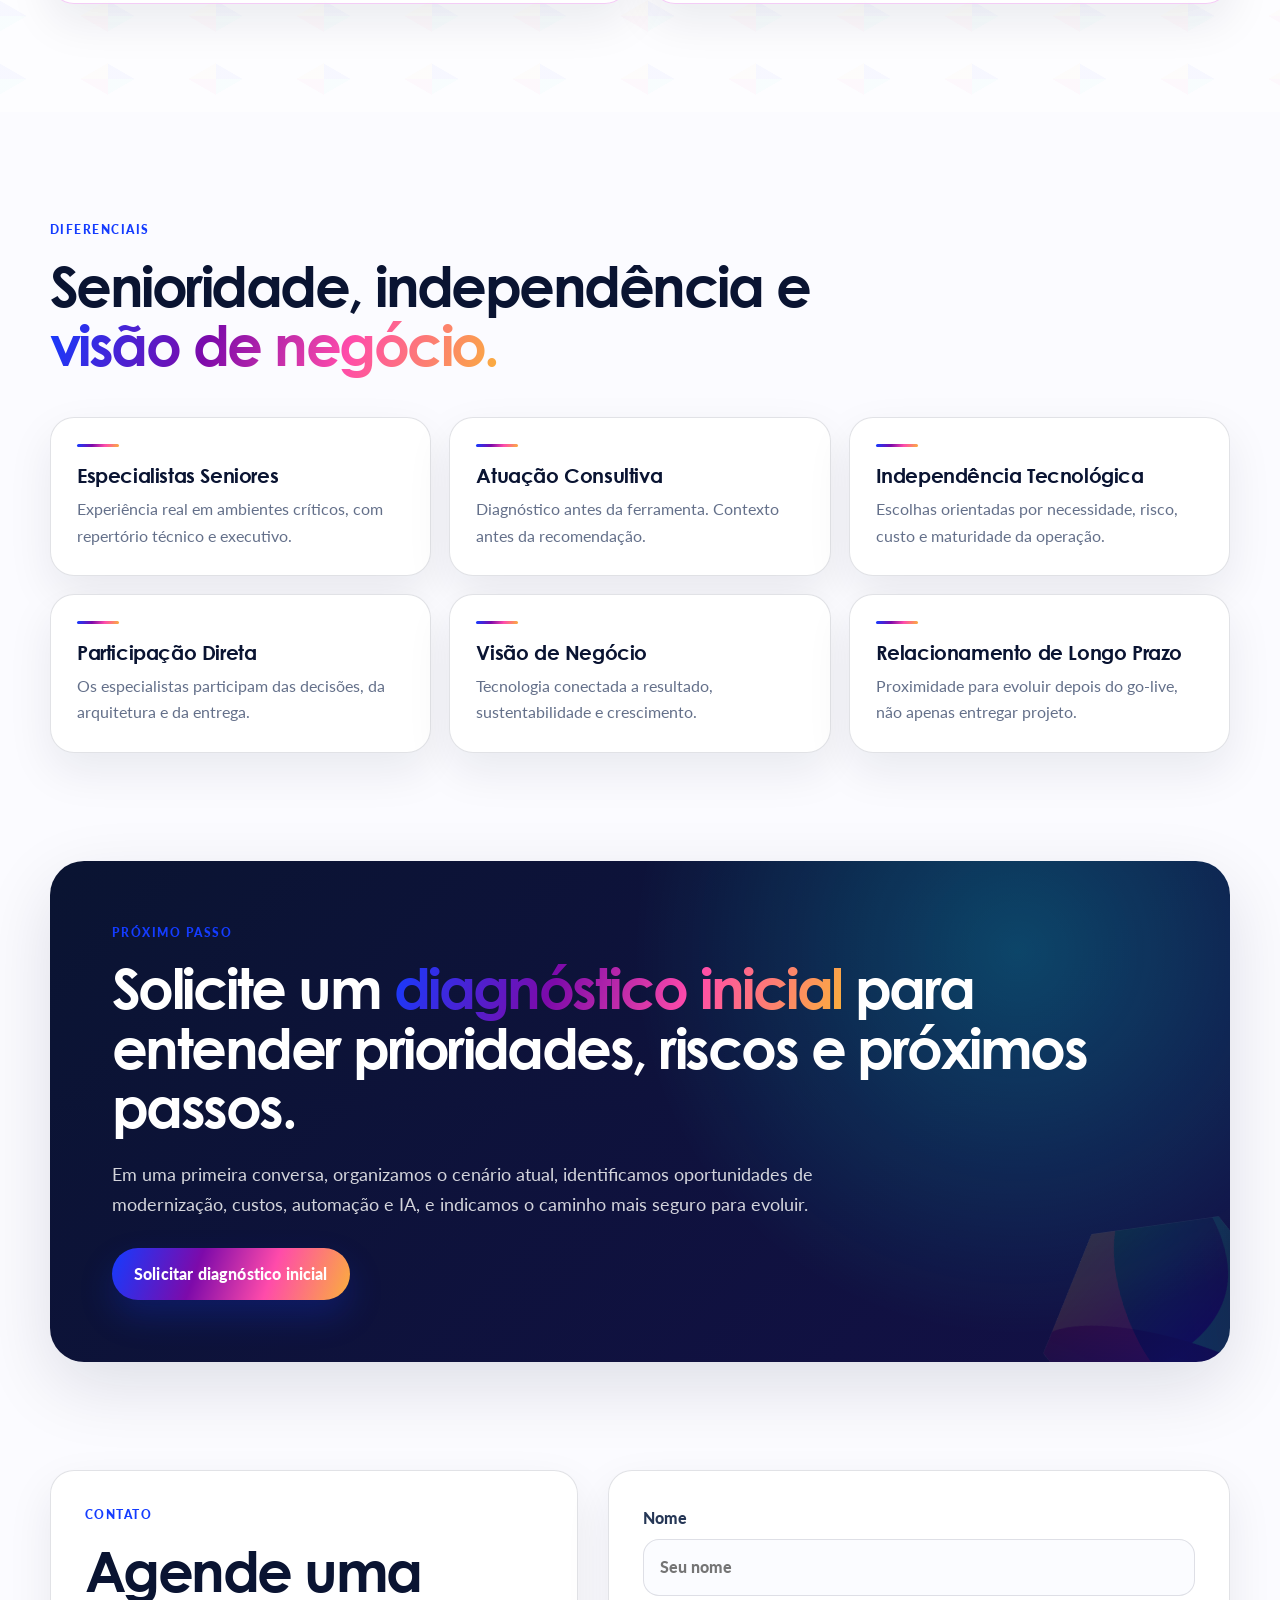
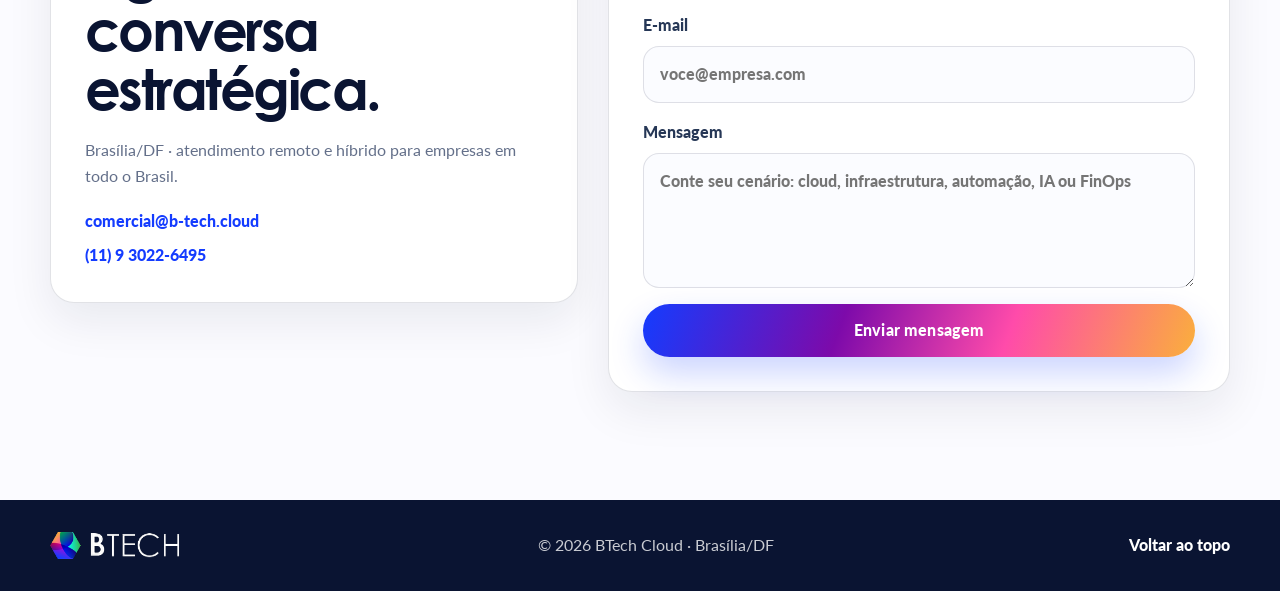
==== commit 508a4501: "Strengthen homepage messaging and conversion Co-authored-by: btech-cloud <btech-cloud@users.noreply." ====
--- a/index.html
+++ b/index.html
@@ -4,13 +4,13 @@
     <meta charset="utf-8">
     <meta name="viewport" content="width=device-width, initial-scale=1">
     <title>BTech Cloud | Consultoria, Cloud, Automação, IA e FinOps</title>
-    <meta name="description" content="Consultoria e serviços especializados em Cloud, Infraestrutura, Automação, Inteligência Artificial e FinOps para empresas que precisam evoluir com segurança.">
+    <meta name="description" content="Diagnóstico e consultoria especializada em Cloud, Infraestrutura, Automação, Inteligência Artificial e FinOps para empresas que precisam evoluir com segurança.">
     <meta name="robots" content="index, follow">
     <link rel="canonical" href="https://btech.cloud/">
     <meta property="og:type" content="website">
     <meta property="og:url" content="https://btech.cloud/">
     <meta property="og:title" content="BTech Cloud | Consultoria, Cloud, Automação, IA e FinOps">
-    <meta property="og:description" content="Reduzimos complexidade, aceleramos evolução tecnológica e entregamos soluções sustentáveis em Cloud, Infraestrutura, Automação, IA e FinOps.">
+    <meta property="og:description" content="Reduzimos complexidade, otimizamos custos e aceleramos evolução tecnológica com diagnóstico, Cloud, Infraestrutura, Automação, IA e FinOps.">
     <meta property="og:image" content="https://btech.cloud/assets/og-cover.svg">
     <meta property="og:locale" content="pt_BR">
     <link rel="icon" href="assets/logo-icon-oficial.png" type="image/png">
@@ -66,32 +66,23 @@
         <div class="container hero__grid">
           <div class="hero__copy">
             <p class="eyebrow">BTech Cloud · Consultoria e serviços especializados</p>
-            <div class="hero__slides" data-hero-slides aria-live="polite">
-              <article class="hero__slide is-active">
-                <h1 id="hero-title">Tecnologia evolui rápido. Sua empresa também precisa <span>evoluir.</span></h1>
-                <p>Ajudamos empresas a projetar, modernizar e operar sua infraestrutura tecnológica, reduzindo complexidade e criando bases sólidas para o crescimento.</p>
-              </article>
-              <article class="hero__slide">
-                <h1>Cloud é mais do que infraestrutura. É <span>estratégia.</span></h1>
-                <p>Projetamos ambientes em Cloud Pública, Privada e Híbrida para oferecer desempenho, disponibilidade, segurança e eficiência financeira.</p>
-              </article>
-              <article class="hero__slide">
-                <h1>Transformamos tecnologia em <span>vantagem competitiva.</span></h1>
-                <p>Consultoria, Cloud, Automação, Inteligência Artificial, FinOps e serviços especializados para empresas que precisam evoluir com segurança.</p>
-              </article>
-              <article class="hero__slide">
-                <h1>Experiência para hoje. Visão para os <span>próximos anos.</span></h1>
-                <p>Profissionais com 15 a 25 anos de experiência atuando juntos há mais de cinco anos em ambientes de alta complexidade.</p>
-              </article>
+            <h1 id="hero-title">Modernize sua tecnologia com <span>segurança, eficiência e visão de negócio.</span></h1>
+            <p class="hero__lead">Ajudamos empresas a reduzir complexidade, otimizar custos e evoluir ambientes de Cloud, Infraestrutura, Automação, Inteligência Artificial e FinOps com especialistas seniores.</p>
+            <div class="hero__proof" aria-label="Prioridades da BTech">
+              <span>Diagnóstico claro</span>
+              <span>Arquitetura sustentável</span>
+              <span>Operação próxima</span>
             </div>
             <div class="hero__actions">
-              <a class="button" href="#solucoes">Conheça as soluções</a>
-              <a class="button button--ghost" href="#ecossistema">Ver credenciais</a>
-            </div>
-            <div class="hero__pager" data-hero-pager aria-label="Slides do destaque"></div>
+              <a class="button" href="#contato">Solicitar diagnóstico inicial</a>
+              <a class="button button--ghost" href="#problemas">Ver problemas que resolvemos</a>
+            </div>
           </div>
           <aside class="hero__visual visual-card visual-card--hero" aria-label="Consultoria BTech em ambiente corporativo">
-            <img src="assets/images/btech-refined-hero-people-hex.png" alt="Consultores em reunião com luzes hexagonais sutis ao fundo" width="960" height="720" loading="eager">
+            <picture>
+              <source srcset="assets/images/btech-refined-hero-people-hex.webp" type="image/webp">
+              <img src="assets/images/btech-refined-hero-people-hex.png" alt="Consultores em reunião com luzes hexagonais sutis ao fundo" width="960" height="720" loading="eager">
+            </picture>
             <div class="hero__signal-card">
               <strong>Cloud · Infraestrutura · Automação · IA · FinOps</strong>
               <span>Estratégia, implantação, operação e evolução contínua.</span>
@@ -129,6 +120,24 @@
             <h2 id="mercado-title">A tecnologia deve ampliar a <span>capacidade</span> das empresas, não sua complexidade.</h2>
           </div>
           <p>Cloud, Inteligência Artificial, automação e novos modelos de infraestrutura transformaram a forma como as empresas operam. Enquanto isso, muitas organizações acumulam desperdícios, dependências e dificuldade para evoluir com segurança.</p>
+        </div>
+      </section>
+
+      <section class="section problems" id="problemas" aria-labelledby="problemas-title">
+        <div class="container">
+          <div class="section-heading section-heading--split">
+            <div>
+              <p class="eyebrow">Problemas que resolvemos</p>
+              <h2 id="problemas-title">Quando a tecnologia pesa, organizamos o caminho para <span>evoluir.</span></h2>
+            </div>
+            <p>Entramos onde decisões técnicas, operação e negócio precisam conversar melhor para reduzir risco, custo e dependência.</p>
+          </div>
+          <div class="problems-grid">
+            <article><strong>Custos cloud sem previsibilidade</strong><span>FinOps, governança e visibilidade para reduzir desperdícios e sustentar crescimento.</span></article>
+            <article><strong>Ambientes legados difíceis de evoluir</strong><span>Modernização progressiva, virtualização e arquitetura com menor risco operacional.</span></article>
+            <article><strong>Operação manual e repetitiva</strong><span>Automação de processos, padronização e integração para liberar tempo do time.</span></article>
+            <article><strong>IA sem aplicação prática</strong><span>Casos de uso objetivos, agentes supervisionados e integrações conectadas ao negócio.</span></article>
+          </div>
         </div>
       </section>
 
@@ -153,7 +162,10 @@
       <section class="section section--photo" aria-labelledby="foto-title">
         <div class="container photo-grid">
           <div class="visual-card visual-card--wide">
-            <img src="assets/images/btech-refined-strategy-people-hex.png" alt="Especialistas e executivos revisando estratégia de modernização em cloud" width="820" height="560" loading="lazy">
+            <picture>
+              <source srcset="assets/images/btech-refined-strategy-people-hex.webp" type="image/webp">
+              <img src="assets/images/btech-refined-strategy-people-hex.png" alt="Especialistas e executivos revisando estratégia de modernização em cloud" width="820" height="560" loading="lazy">
+            </picture>
           </div>
           <div>
             <p class="eyebrow">Sofisticação com proximidade</p>
@@ -252,9 +264,9 @@
       <section class="section cta" aria-labelledby="cta-title">
         <div class="container cta__panel">
           <p class="eyebrow">Próximo passo</p>
-          <h2 id="cta-title">Vamos conversar sobre o <span>próximo passo</span> da tecnologia da sua empresa.</h2>
-          <p>Se sua empresa está planejando modernizar ambientes, evoluir sua infraestrutura, migrar para cloud, otimizar custos, automatizar processos ou explorar o potencial da Inteligência Artificial, a BTech está pronta para apoiar essa jornada.</p>
-          <a class="button" href="#contato">Falar com um especialista</a>
+          <h2 id="cta-title">Solicite um <span>diagnóstico inicial</span> para entender prioridades, riscos e próximos passos.</h2>
+          <p>Em uma primeira conversa, organizamos o cenário atual, identificamos oportunidades de modernização, custos, automação e IA, e indicamos o caminho mais seguro para evoluir.</p>
+          <a class="button" href="#contato">Solicitar diagnóstico inicial</a>
         </div>
       </section>
 
@@ -262,14 +274,14 @@
         <div class="container contact__grid">
           <div>
             <p class="eyebrow">Contato</p>
-            <h2 id="contato-title">Fale com a BTech.</h2>
+            <h2 id="contato-title">Agende uma conversa estratégica.</h2>
             <p>Brasília/DF · atendimento remoto e híbrido para empresas em todo o Brasil.</p>
             <p class="contact__links"><a href="mailto:comercial@b-tech.cloud">comercial@b-tech.cloud</a><a href="tel:+5511930226495">(11) 9 3022-6495</a></p>
           </div>
           <form class="contact-form" novalidate>
             <label>Nome<input type="text" name="name" autocomplete="name" placeholder="Seu nome" required></label>
             <label>E-mail<input type="email" name="email" autocomplete="email" placeholder="voce@empresa.com" required></label>
-            <label>Mensagem<textarea name="message" rows="4" placeholder="Conte brevemente seu cenário" required></textarea></label>
+            <label>Mensagem<textarea name="message" rows="4" placeholder="Conte seu cenário: cloud, infraestrutura, automação, IA ou FinOps" required></textarea></label>
             <button class="button" type="submit">Enviar mensagem</button>
             <p class="form-note" role="status" aria-live="polite" hidden></p>
           </form>
--- a/styles.css
+++ b/styles.css
@@ -68,7 +68,7 @@
 }
 
 a { color: inherit; text-decoration: none; }
-img, svg { display: block; max-width: 100%; }
+img, svg, picture { display: block; max-width: 100%; }
 button, input, textarea { font: inherit; }
 :focus-visible { outline: 3px solid rgba(20, 60, 255, .45); outline-offset: 4px; }
 
@@ -117,7 +117,7 @@
 .button--small { min-height: 42px; padding: 10px 18px; font-size: .9rem; }
 
 h1, h2, h3 { margin: 0; font-family: "Century Gothic", Lato, sans-serif; line-height: 1.05; letter-spacing: -.045em; }
-h1 { font-size: clamp(2.8rem, 6vw, 5.9rem); max-width: 10ch; }
+h1 { font-size: clamp(2.8rem, 5.7vw, 5.6rem); max-width: 12.5ch; }
 h2 { font-size: clamp(2rem, 4.4vw, 4.4rem); }
 h3 { font-size: 1.25rem; letter-spacing: -.02em; }
 p { margin: 0; }
@@ -153,6 +153,9 @@
 .hero__slide { position: absolute; inset: 0 auto auto 0; opacity: 0; transform: translateY(18px); transition: opacity .5s ease, transform .5s ease; pointer-events: none; }
 .hero__slide.is-active { position: relative; opacity: 1; transform: translateY(0); pointer-events: auto; }
 .hero__slide p { max-width: 650px; margin-top: 24px; color: rgba(255,255,255,.82); font-size: clamp(1.08rem, 2vw, 1.34rem); }
+.hero__lead { max-width: 680px; margin-top: 24px; color: rgba(255,255,255,.84); font-size: clamp(1.08rem, 2vw, 1.34rem); }
+.hero__proof { display: flex; flex-wrap: wrap; gap: 10px; margin-top: 24px; }
+.hero__proof span { padding: 9px 13px; border: 1px solid rgba(255,255,255,.16); border-radius: 999px; color: rgba(255,255,255,.82); background: rgba(255,255,255,.07); font-weight: 900; font-size: .9rem; backdrop-filter: blur(12px); }
 .hero__actions { display: flex; flex-wrap: wrap; gap: 14px; margin-top: 28px; }
 .hero__pager { display: flex; gap: 10px; margin-top: 30px; }
 .hero__pager button { width: 42px; height: 4px; padding: 0; border: 0; border-radius: 999px; background: rgba(255,255,255,.3); cursor: pointer; }
@@ -203,6 +206,17 @@
 .market { padding-top: 0; }
 .market__panel { display: grid; grid-template-columns: .9fr 1fr; gap: 40px; padding: 44px; border-radius: var(--radius-xl); color: white; background: radial-gradient(circle at 84% 20%, rgba(0,255,255,.24), transparent 22rem), linear-gradient(135deg, #0a1432, #111a44); box-shadow: var(--shadow); }
 .market__panel p { color: rgba(255,255,255,.78); font-size: 1.1rem; }
+
+.problems { padding-top: 0; }
+.section-heading--split { display: grid; grid-template-columns: minmax(0, .95fr) minmax(280px, .65fr); gap: 34px; align-items: end; max-width: none; }
+.section-heading--split > p { margin-top: 0; }
+.problems-grid { display: grid; grid-template-columns: repeat(4, 1fr); gap: 16px; }
+.problems-grid article { position: relative; min-height: 210px; padding: 24px; border: 1px solid rgba(10,20,50,.10); border-radius: var(--radius-lg); background: rgba(255,255,255,.86); box-shadow: var(--shadow-soft); overflow: hidden; transition: transform .22s ease, box-shadow .22s ease, border-color .22s ease; }
+.problems-grid article::before { display: block; width: 44px; height: 3px; margin-bottom: 18px; content: ""; border-radius: 999px; background: var(--gradient); }
+.problems-grid article::after { position: absolute; right: -38px; bottom: -42px; width: 116px; height: 100px; content: ""; background: url("assets/btech-mark.svg") center/contain no-repeat; opacity: .045; transform: rotate(-8deg); }
+.problems-grid article:hover { transform: translateY(-4px); border-color: rgba(20,60,255,.20); box-shadow: 0 24px 54px rgba(10,20,50,.10); }
+.problems-grid strong { display: block; font-family: "Century Gothic", Lato, sans-serif; font-size: 1.12rem; line-height: 1.15; letter-spacing: -.02em; }
+.problems-grid span { display: block; margin-top: 12px; color: var(--muted); line-height: 1.55; }
 
 .services-grid { display: grid; grid-template-columns: repeat(3, 1fr); gap: 18px; }
 .service-card { position: relative; min-height: 286px; padding: 28px; border: 1px solid var(--line); border-radius: var(--radius-lg); background: rgba(255,255,255,.88); box-shadow: var(--shadow-soft); overflow: hidden; transition: transform .2s ease, border-color .2s ease, box-shadow .2s ease; }
@@ -310,6 +324,7 @@
   .hero__slides { min-height: 330px; }
   h1 { max-width: 11ch; }
   .services-grid, .differentials-grid { grid-template-columns: repeat(2, 1fr); }
+  .section-heading--split, .problems-grid { grid-template-columns: repeat(2, 1fr); }
   .service-card--wide { grid-column: span 2; }
   .timeline { grid-template-columns: 1fr; }
   .timeline li { border-top: 0; border-left: 2px solid rgba(20,60,255,.18); padding-left: 34px; }
@@ -331,7 +346,7 @@
   .trust-bar__inner { display: grid; gap: 8px; }
   .trust-bar__inner span + span::before { display: none; }
   .section { padding: 76px 0; }
-  .services-grid, .differentials-grid, .metric-grid { grid-template-columns: 1fr; }
+  .services-grid, .differentials-grid, .metric-grid, .section-heading--split, .problems-grid { grid-template-columns: 1fr; }
   .service-card--wide { grid-column: span 1; }
   .client-grid, .partner-grid { grid-template-columns: repeat(2, 1fr); }
   .cta__panel { padding: 38px 24px; }
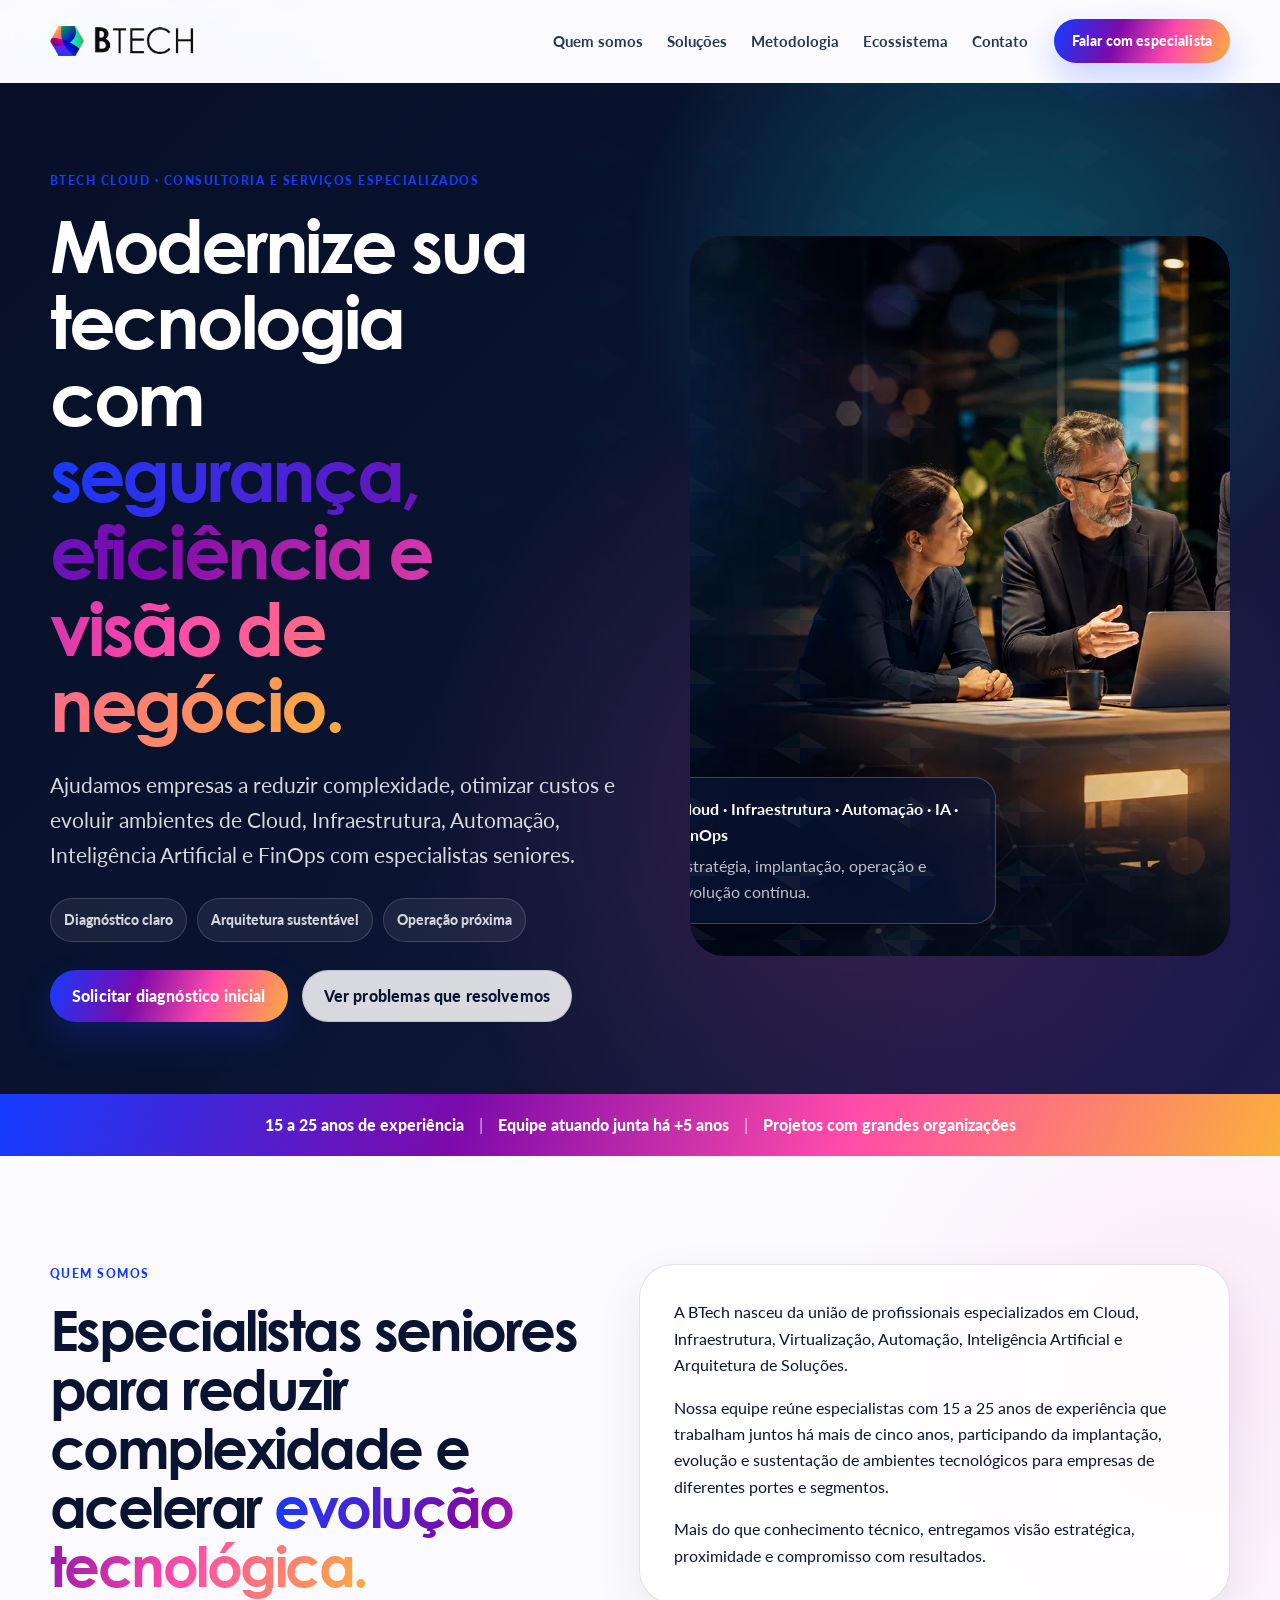
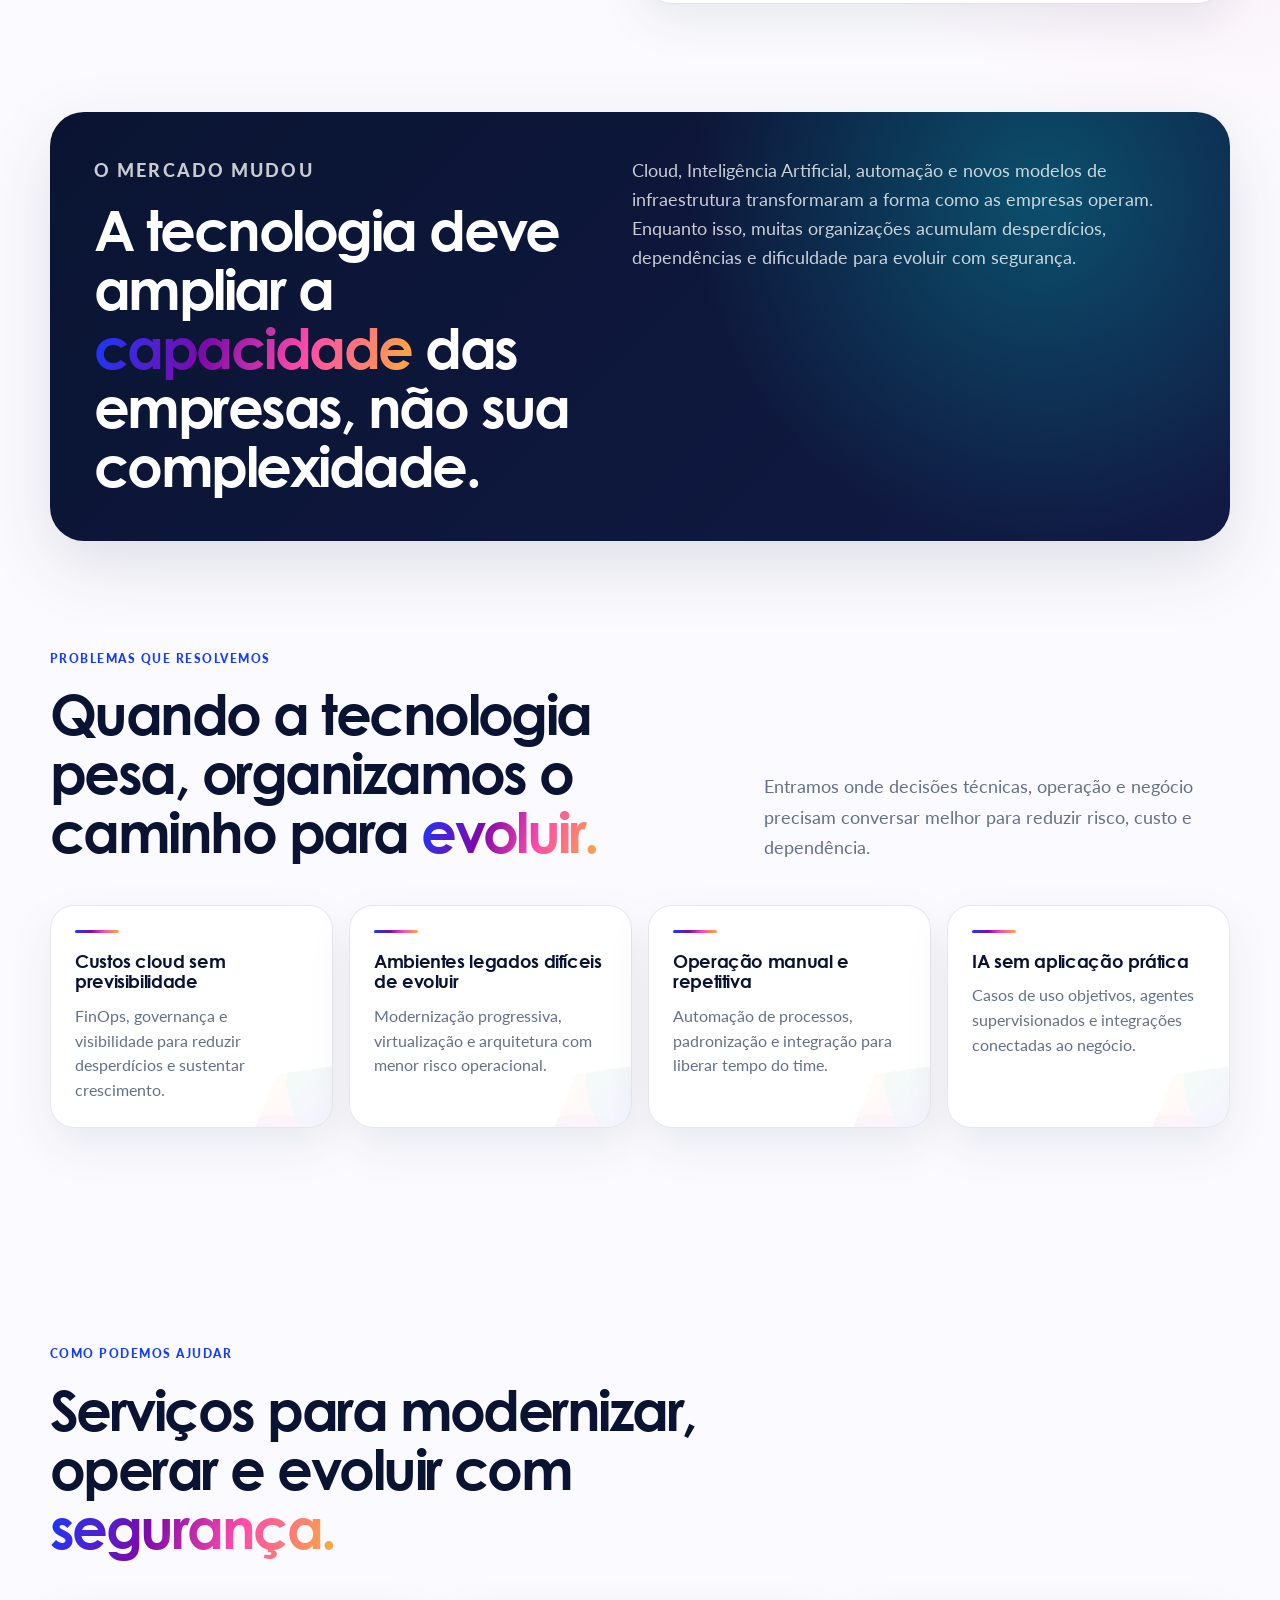
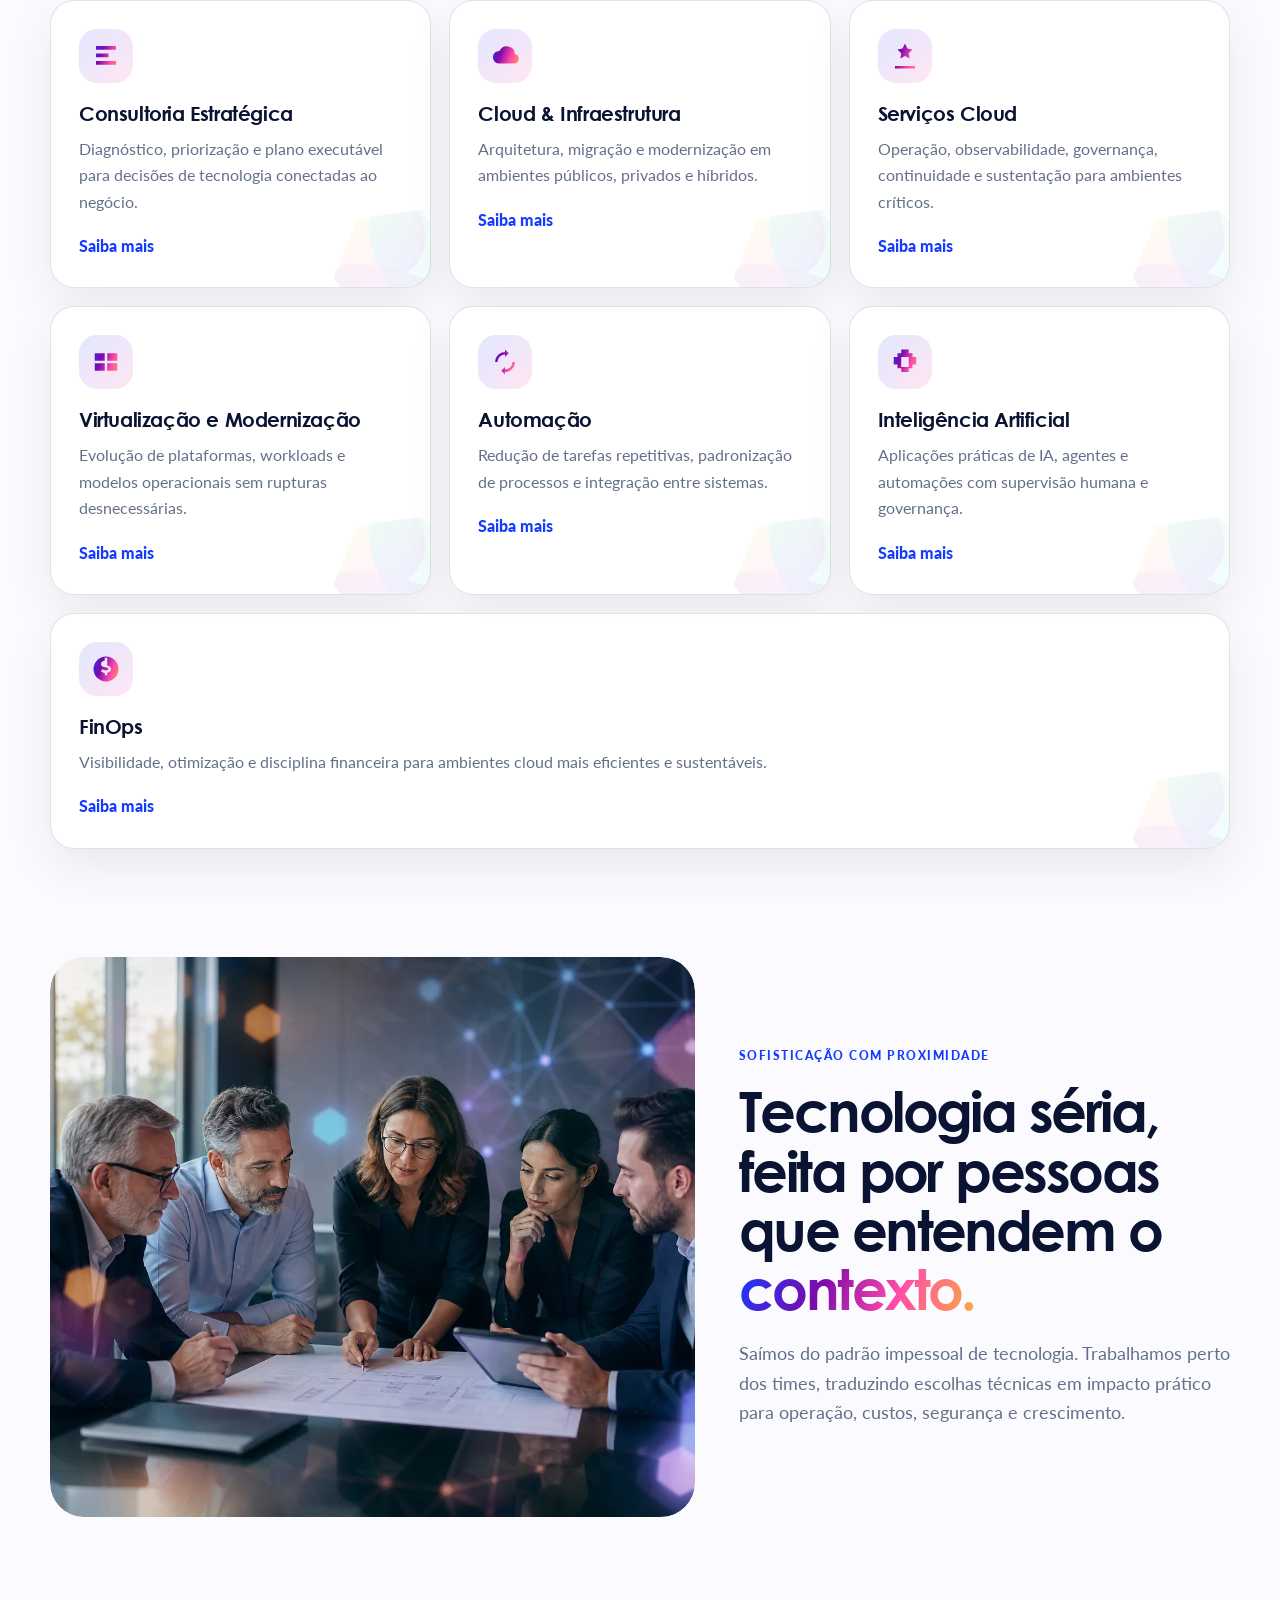
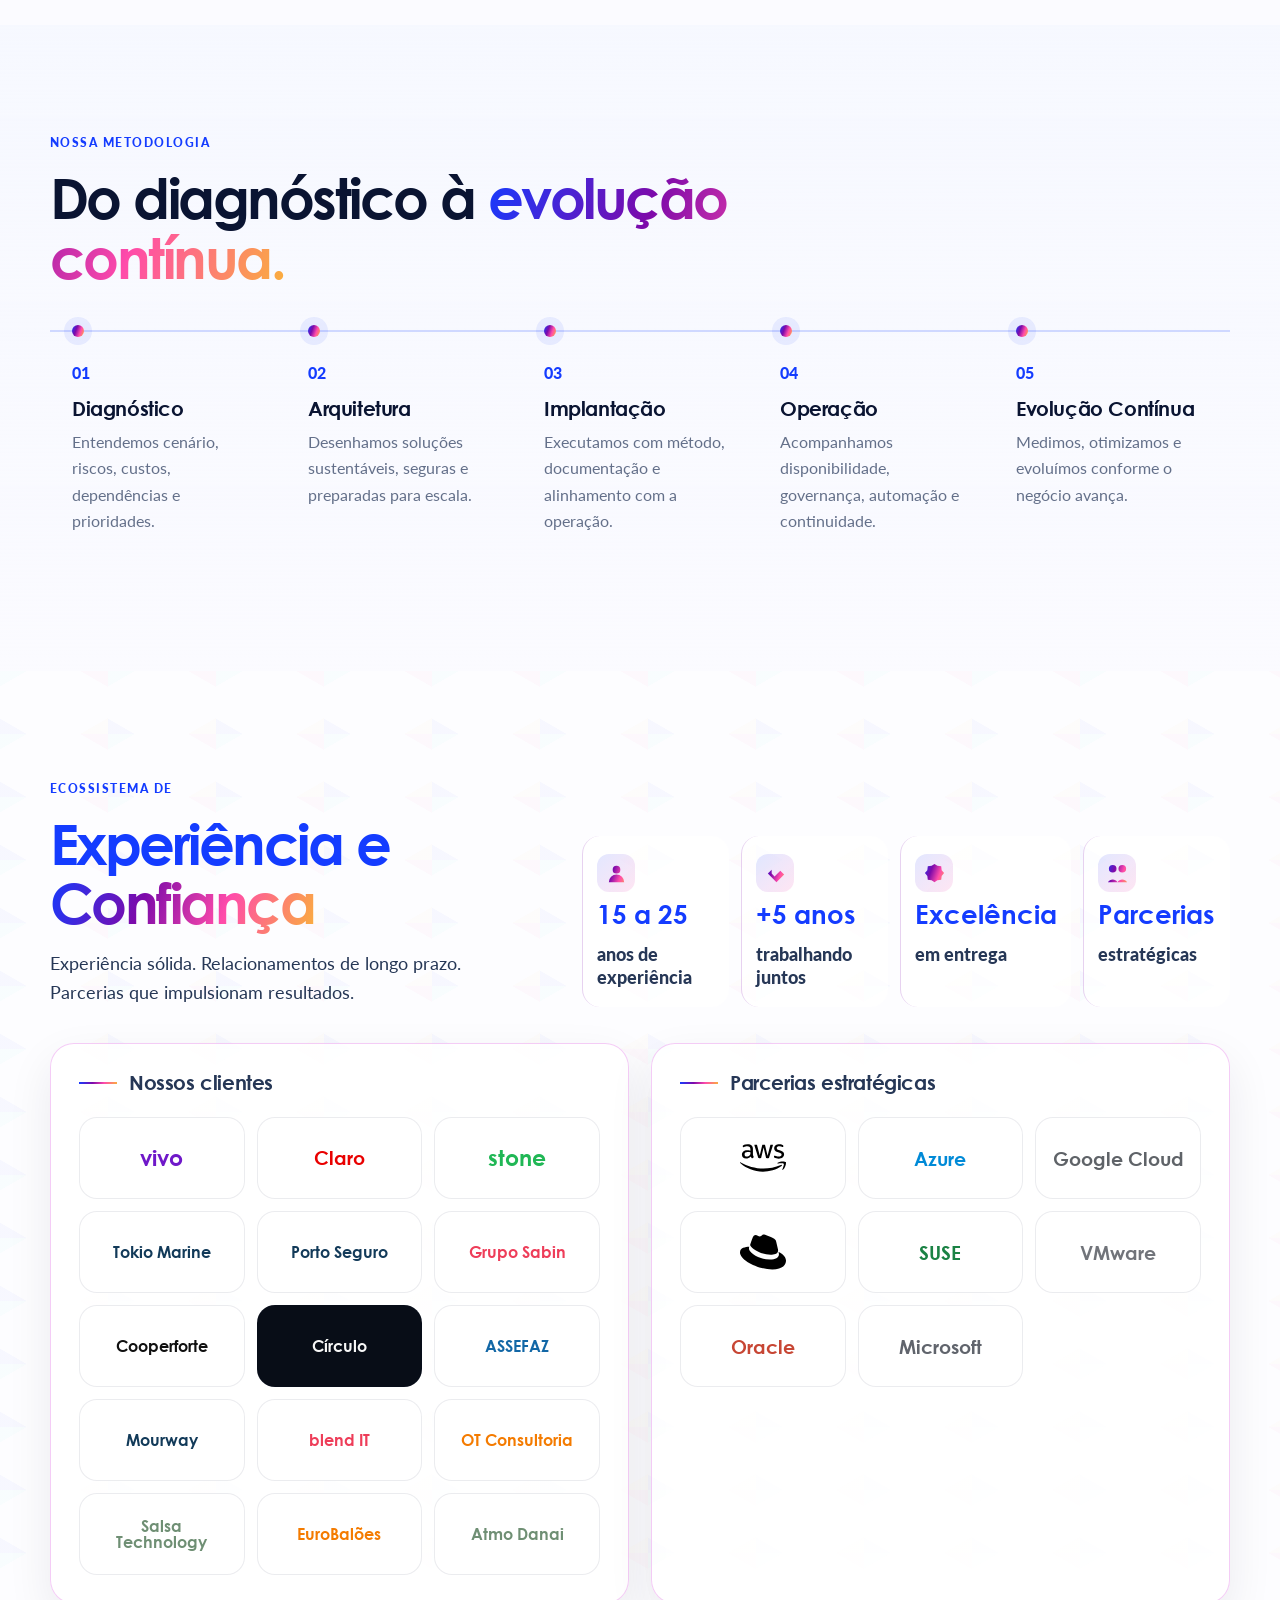
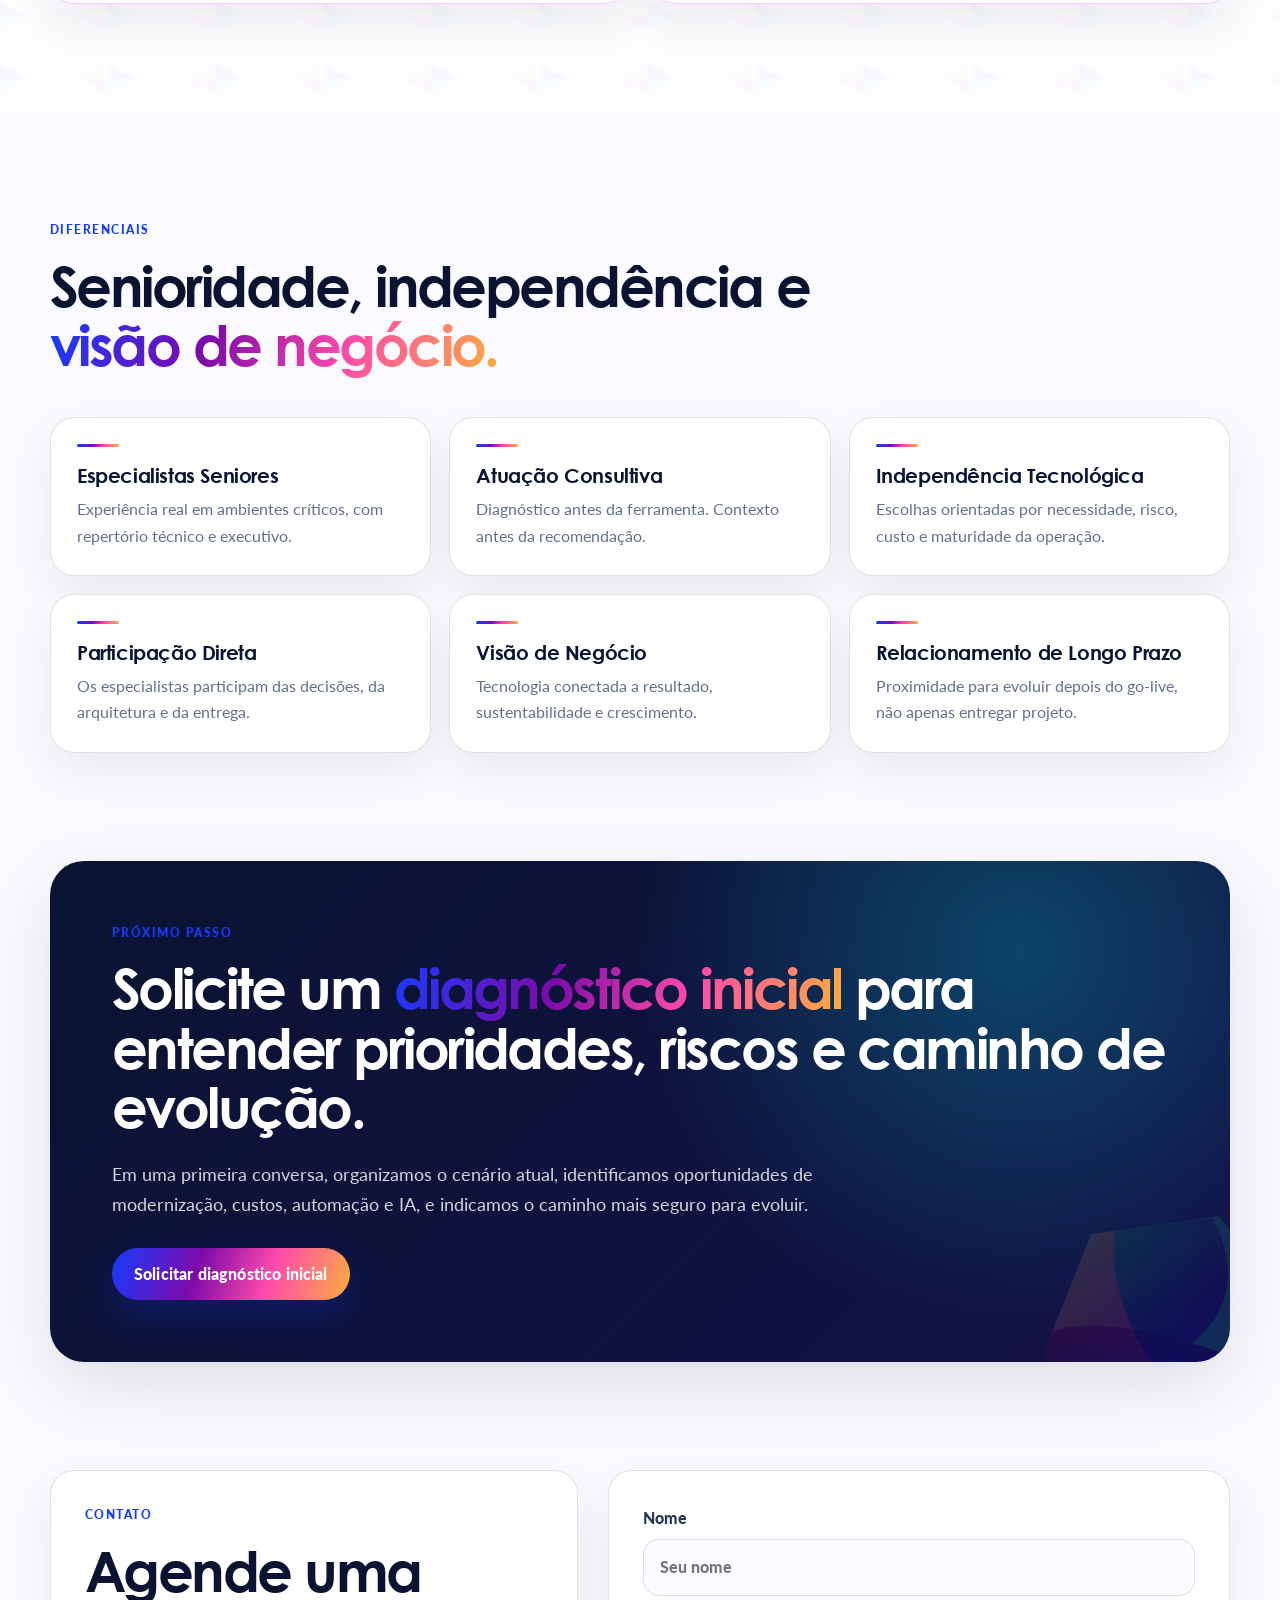
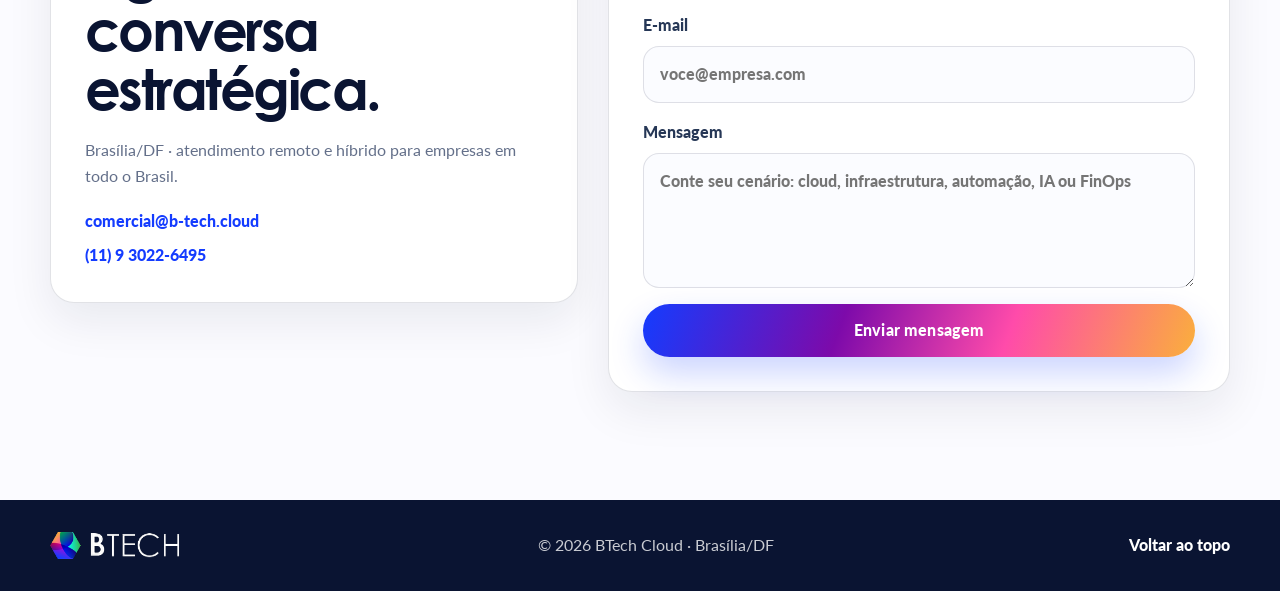
==== commit 677b5fb2: "Clarify final diagnostic CTA copy Co-authored-by: btech-cloud <btech-cloud@users.noreply.github.com>" ====
--- a/index.html
+++ b/index.html
@@ -264,7 +264,7 @@
       <section class="section cta" aria-labelledby="cta-title">
         <div class="container cta__panel">
           <p class="eyebrow">Próximo passo</p>
-          <h2 id="cta-title">Solicite um <span>diagnóstico inicial</span> para entender prioridades, riscos e próximos passos.</h2>
+          <h2 id="cta-title">Solicite um <span>diagnóstico inicial</span> para entender prioridades, riscos e caminho de evolução.</h2>
           <p>Em uma primeira conversa, organizamos o cenário atual, identificamos oportunidades de modernização, custos, automação e IA, e indicamos o caminho mais seguro para evoluir.</p>
           <a class="button" href="#contato">Solicitar diagnóstico inicial</a>
         </div>
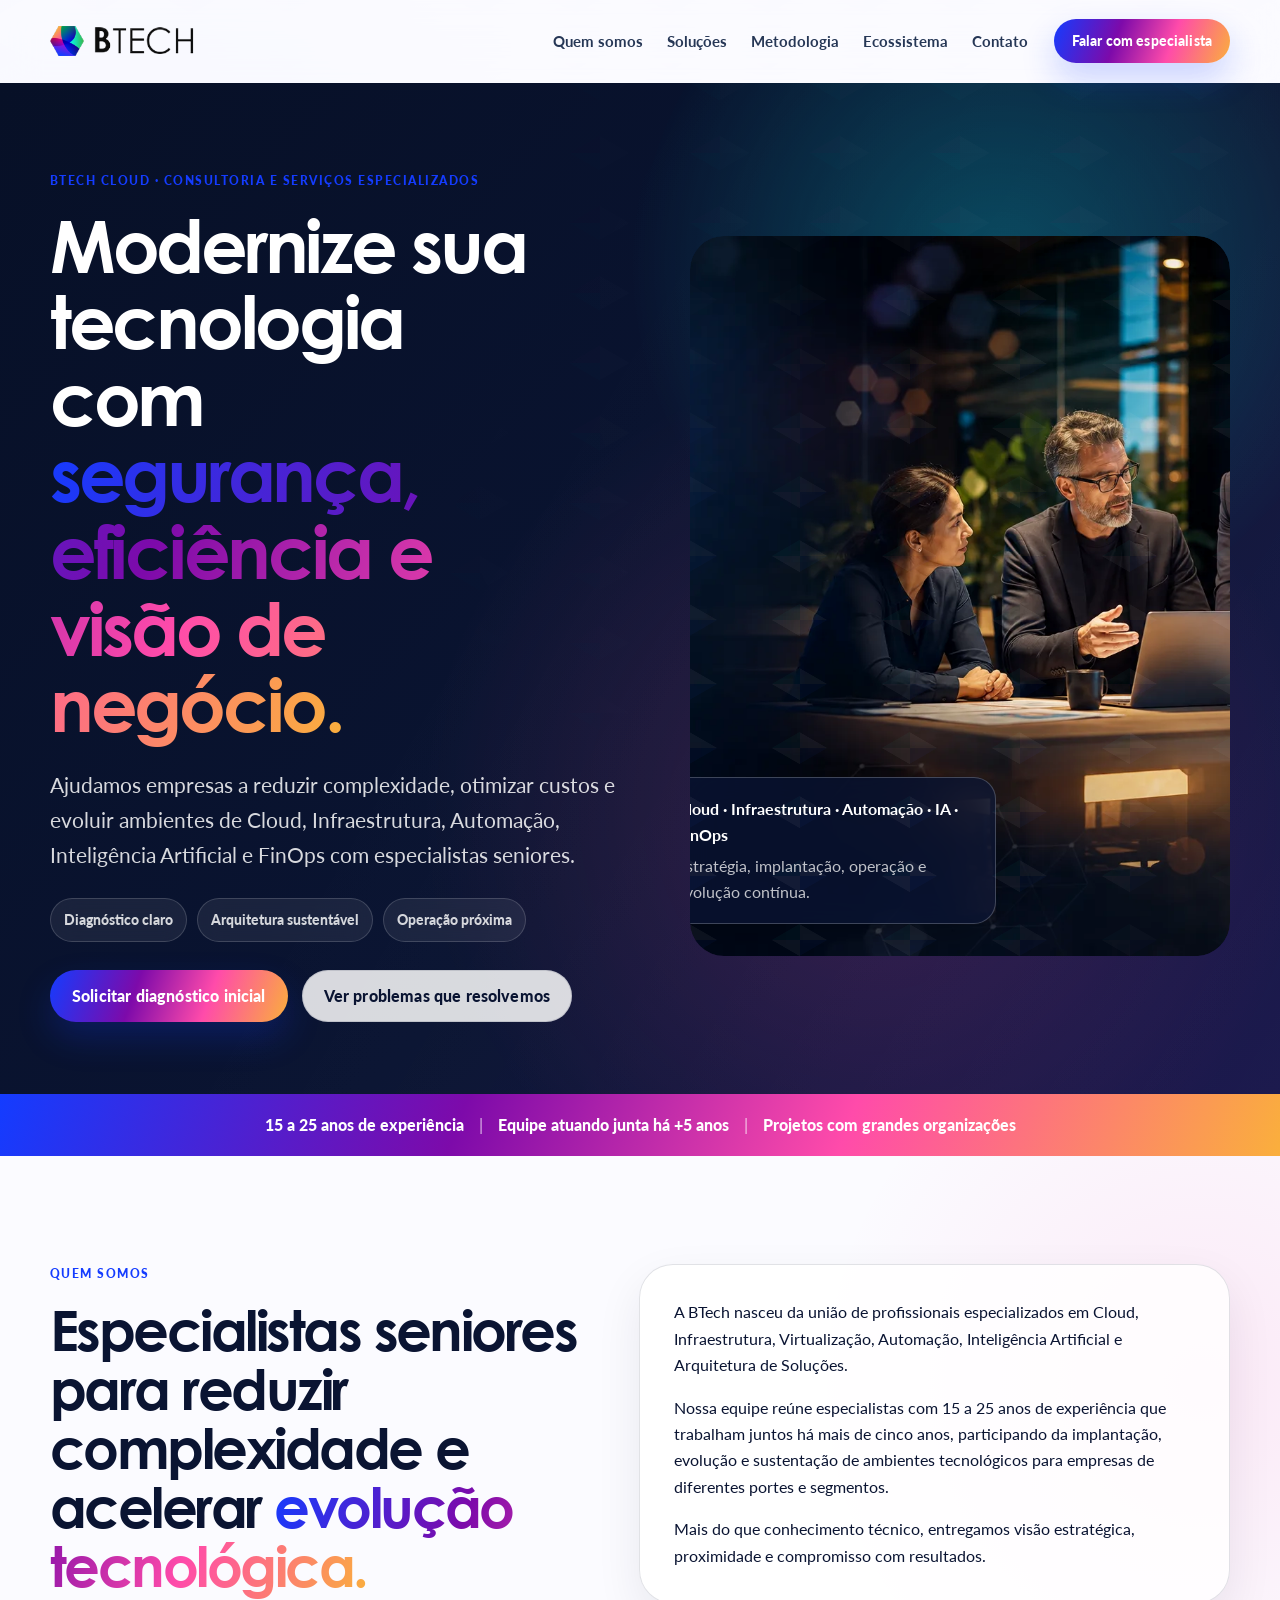
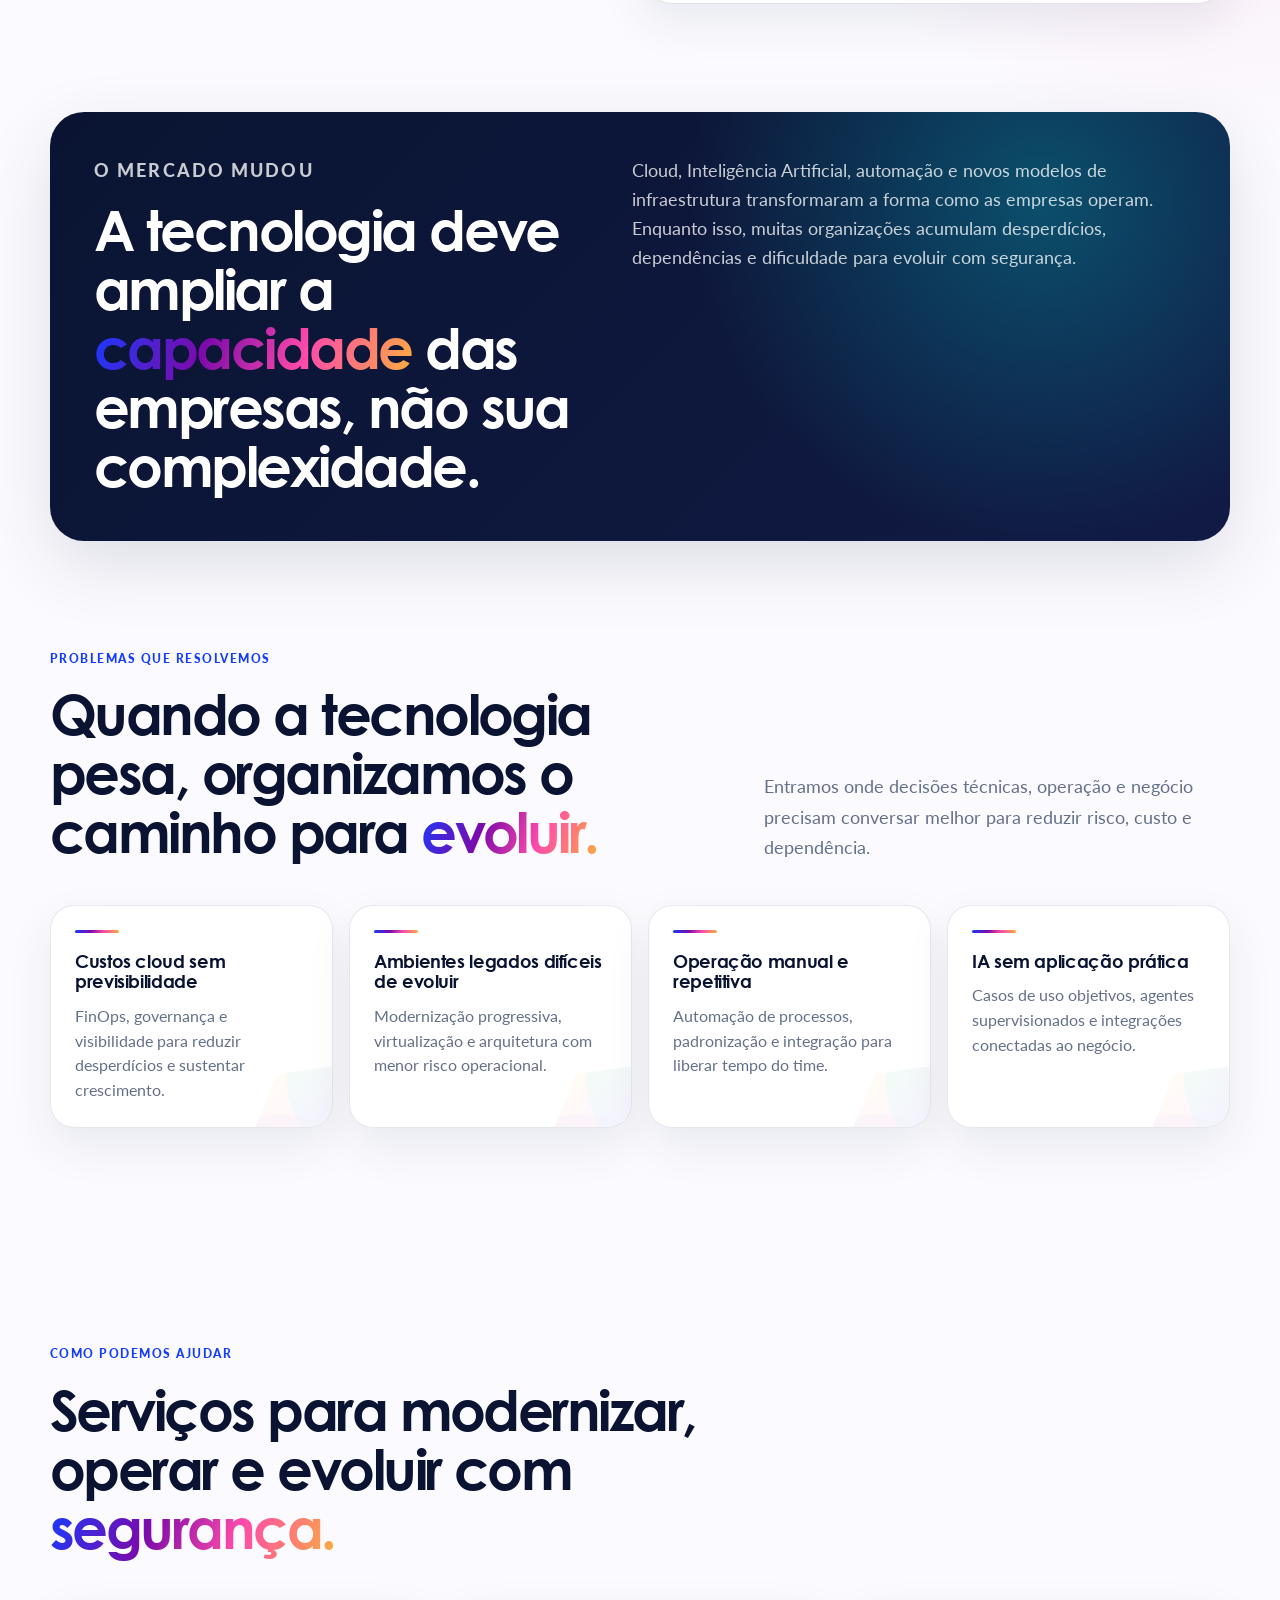
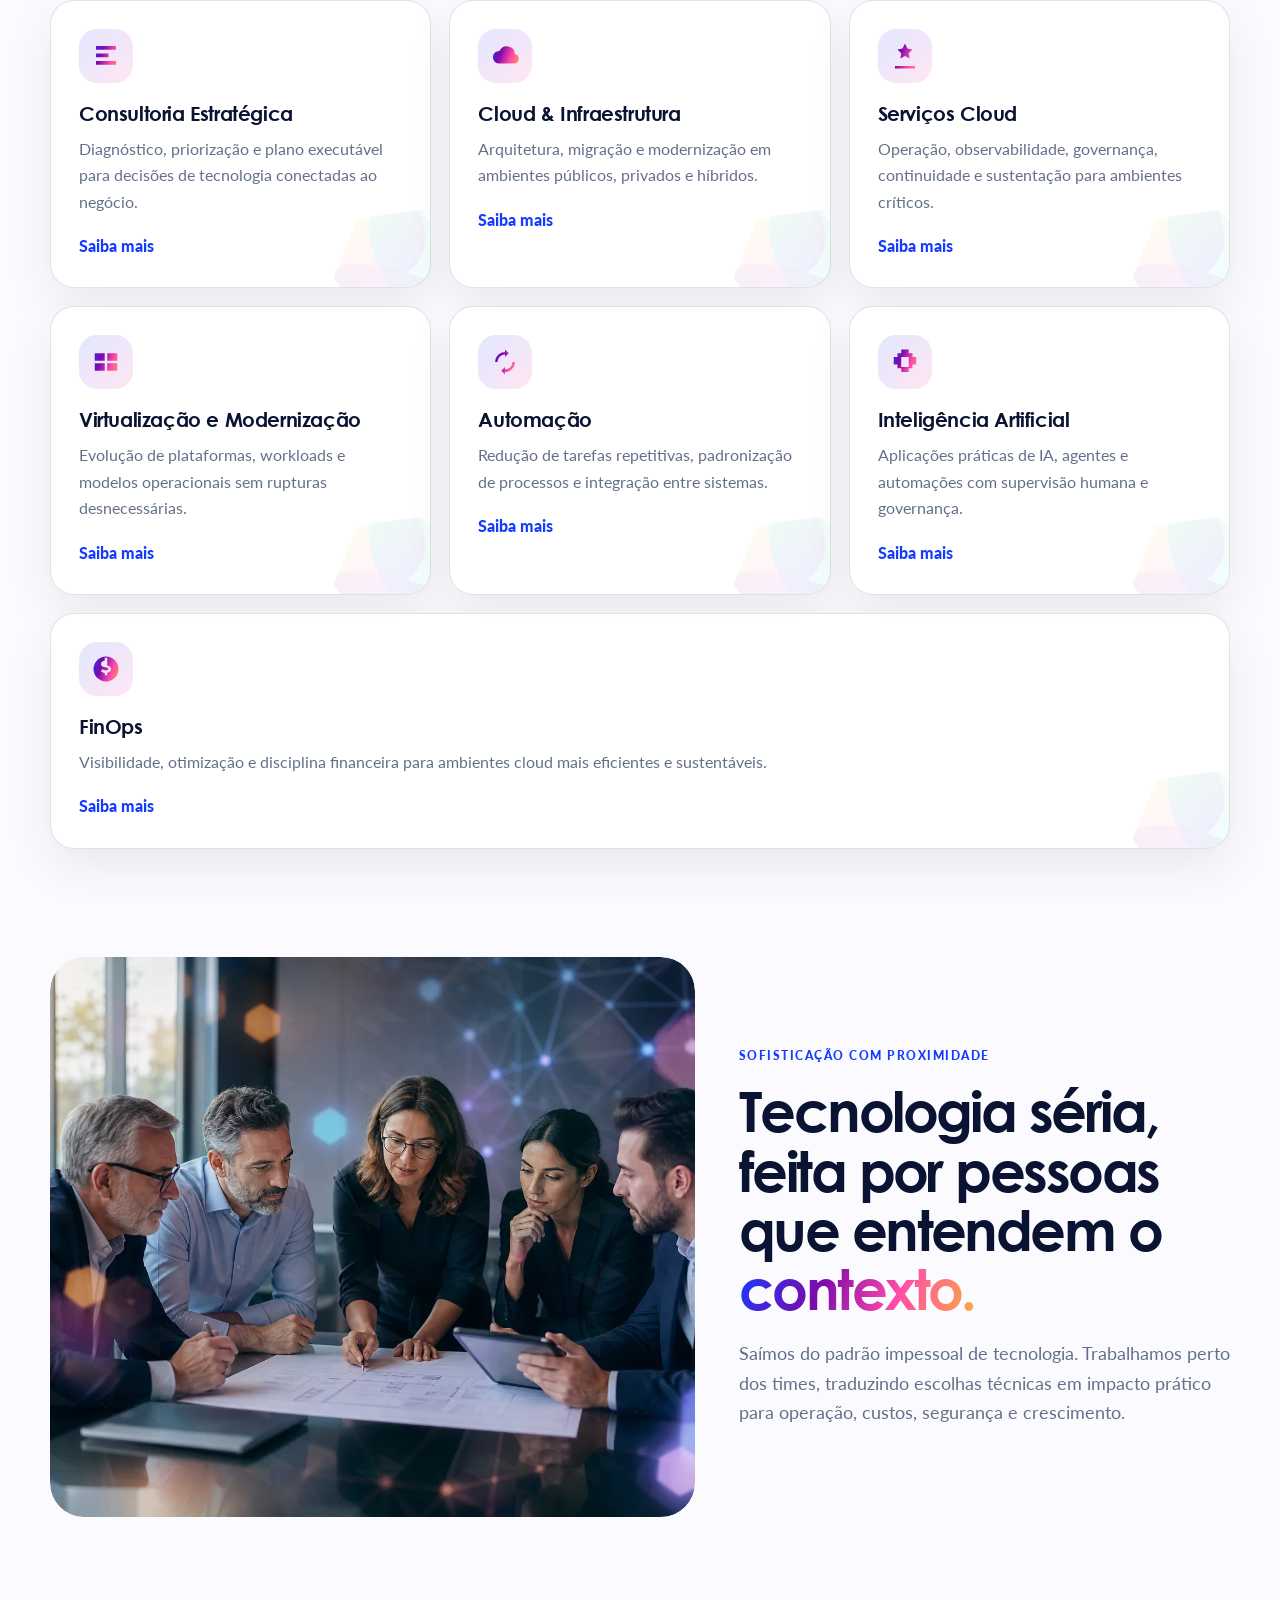
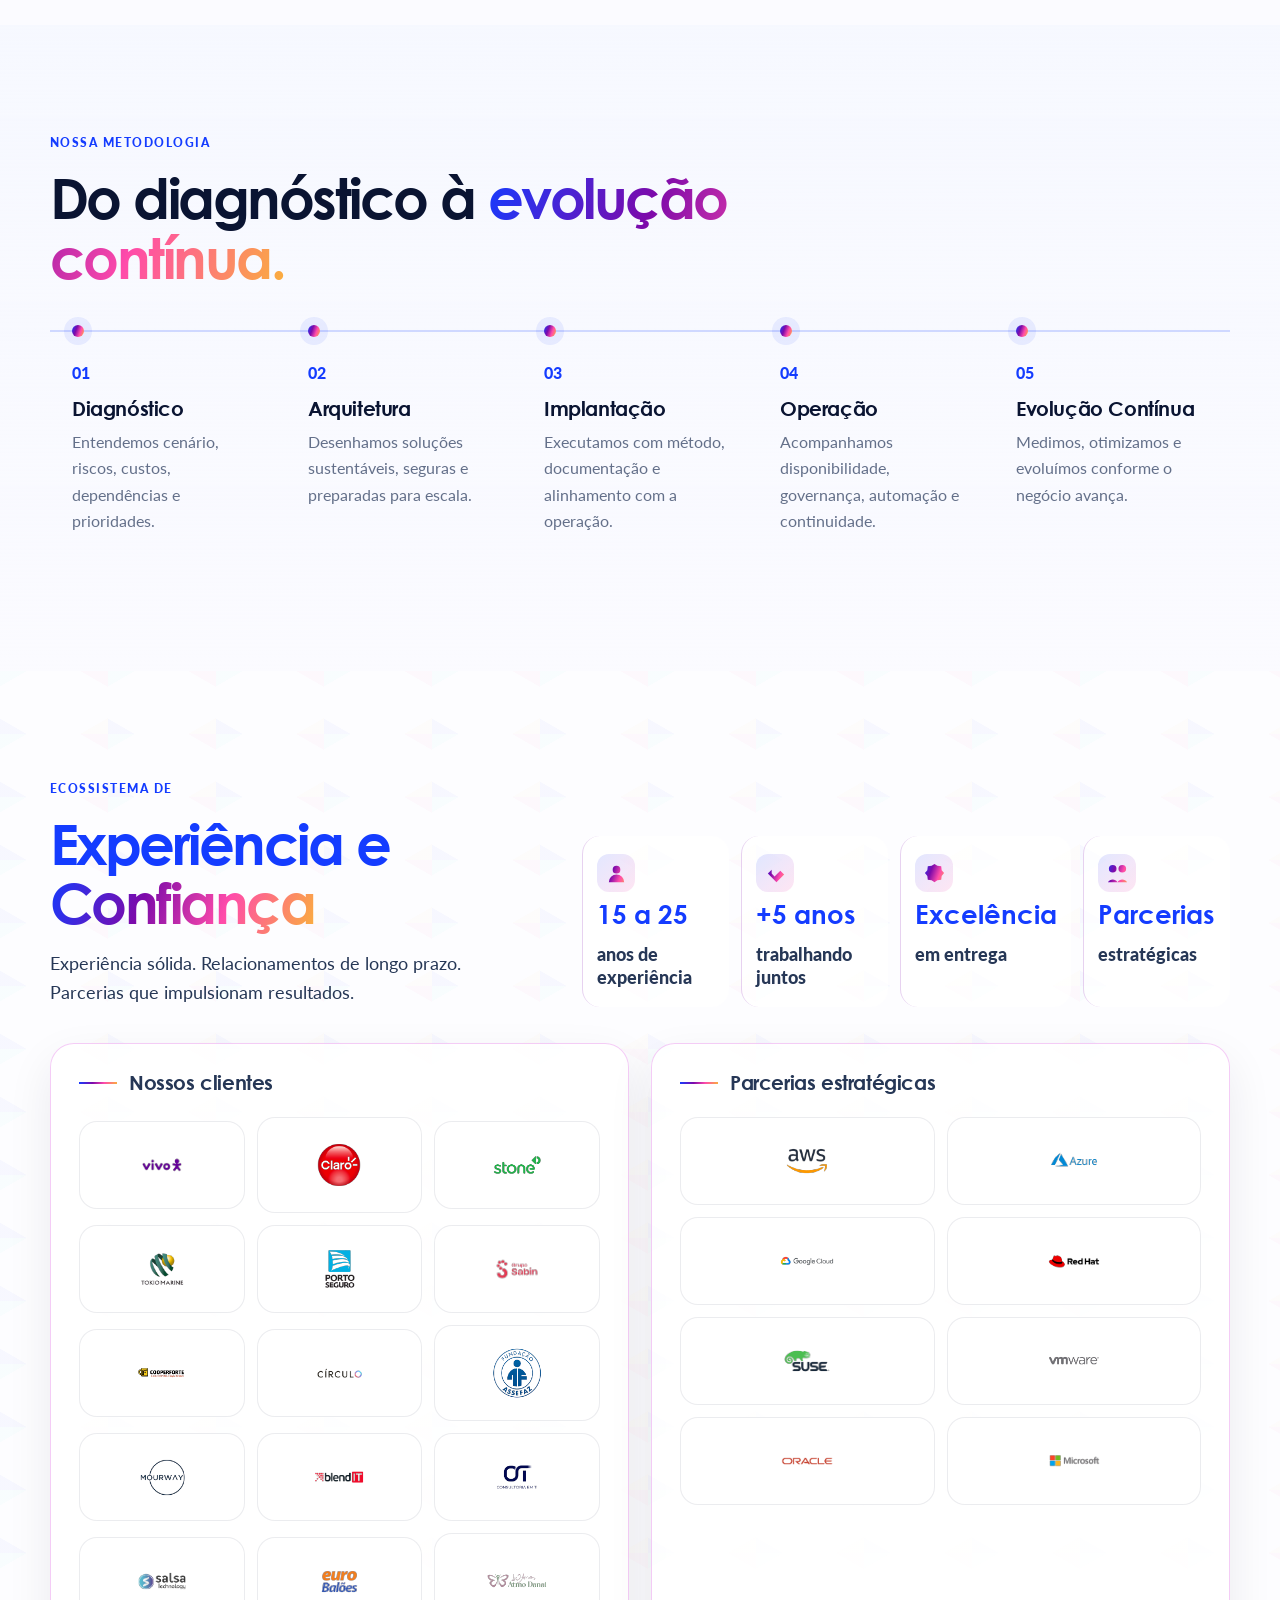
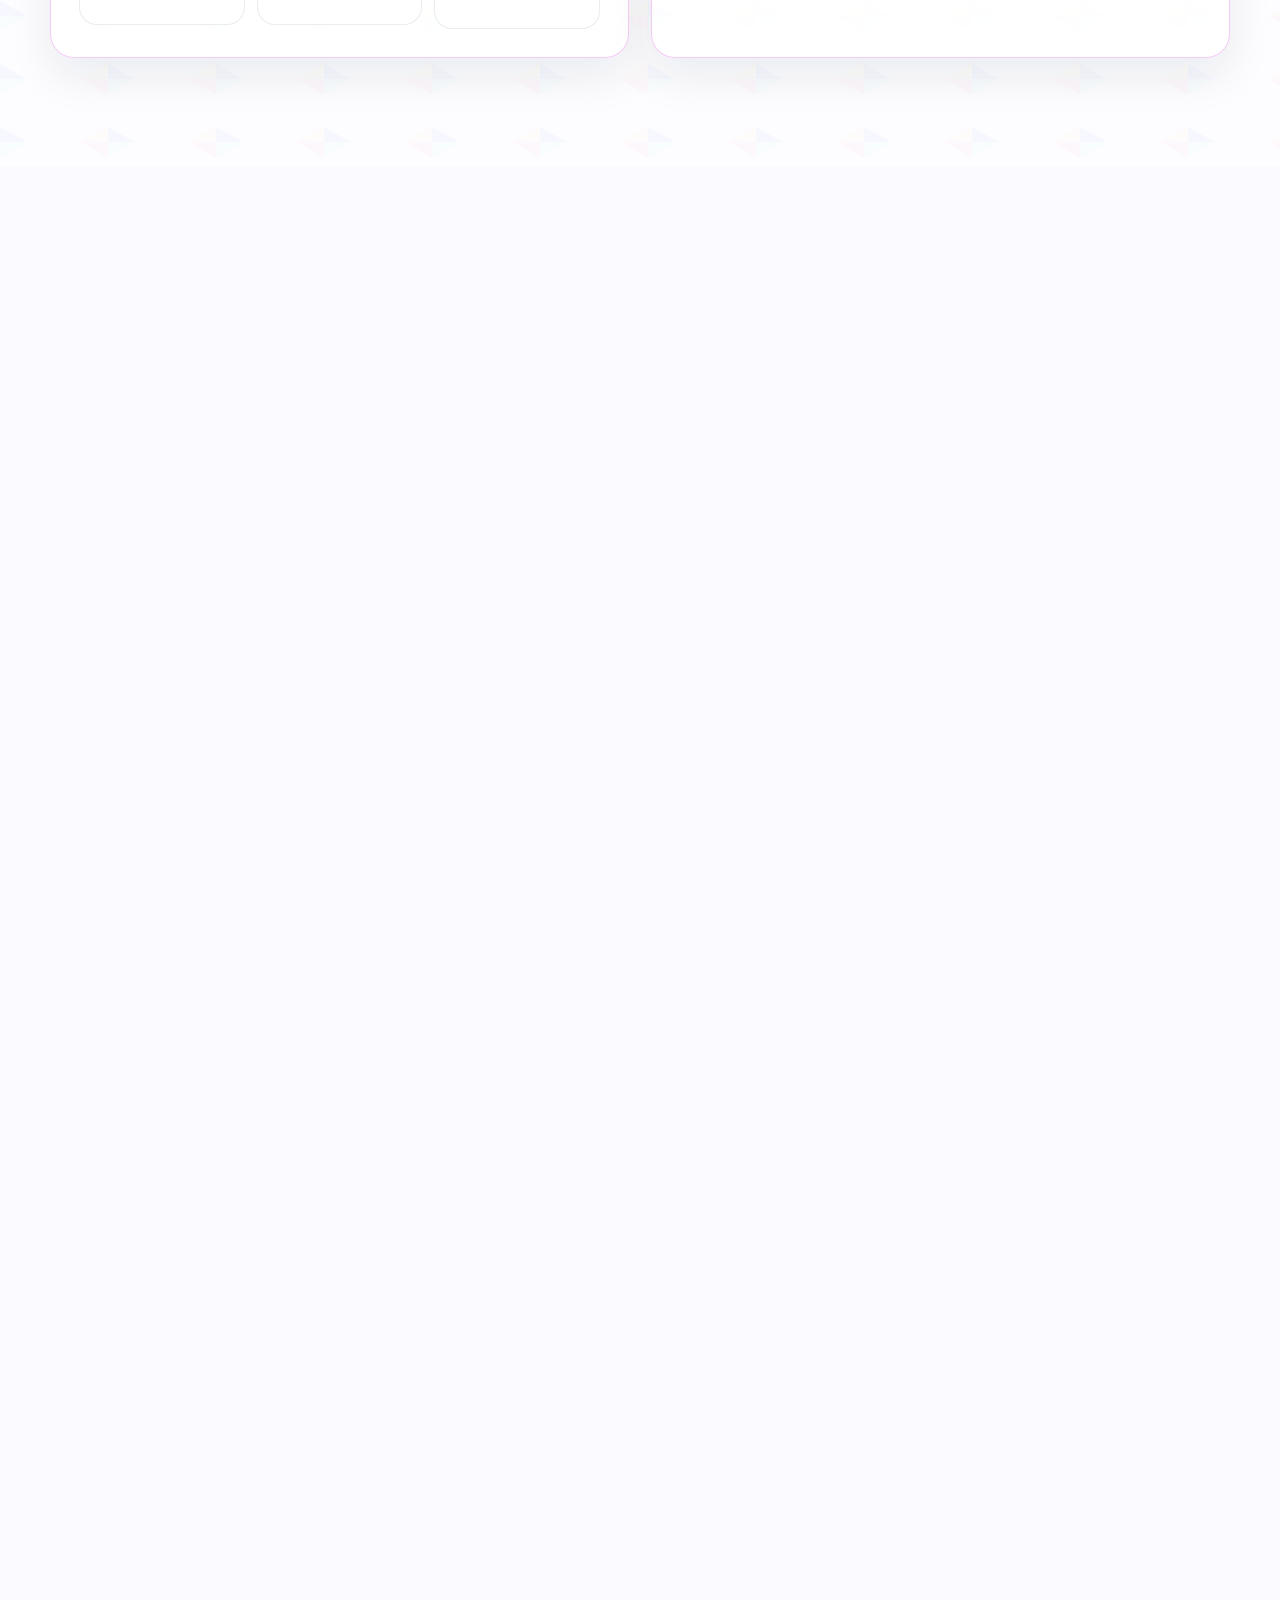
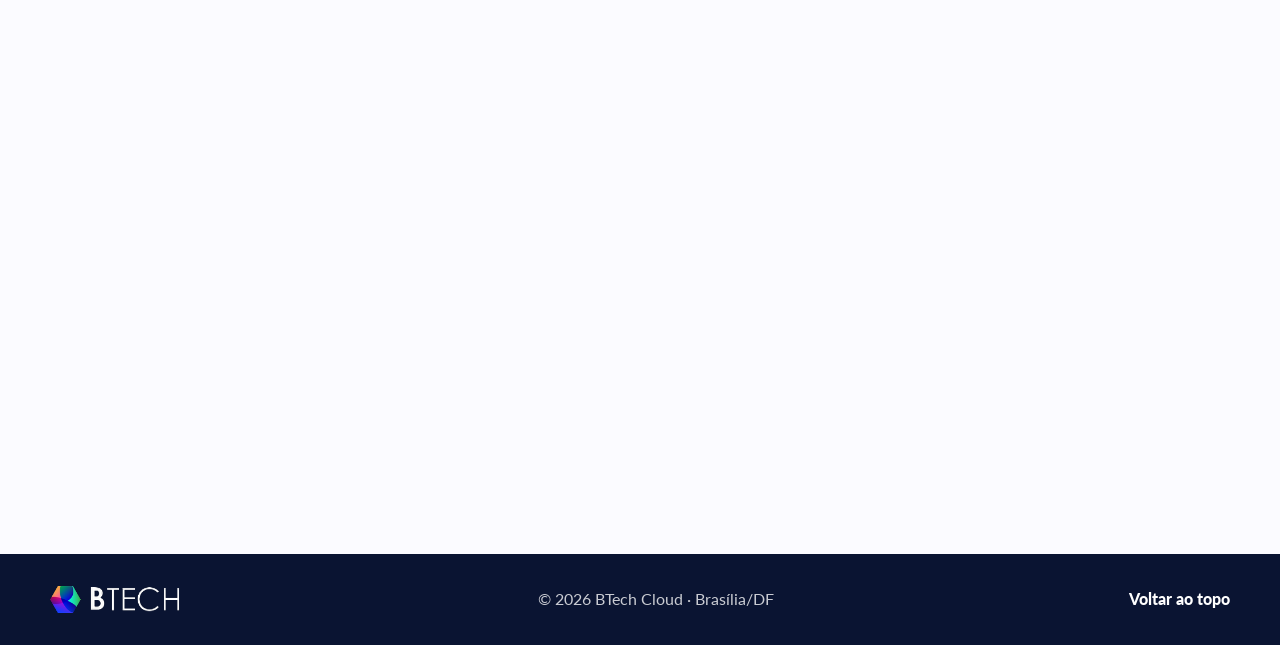
==== commit 97fabd77: "Apply real client and partner logos Co-authored-by: btech-cloud <btech-cloud@users.noreply.github.co" ====
--- a/index.html
+++ b/index.html
@@ -210,34 +210,34 @@
             <article class="brand-panel">
               <h3>Nossos clientes</h3>
               <div class="client-grid" aria-label="Clientes BTech">
-                <span class="brand-logo client-logo client-logo--vivo">vivo</span>
-                <span class="brand-logo client-logo client-logo--claro">Claro</span>
-                <span class="brand-logo client-logo client-logo--stone">stone</span>
-                <span class="brand-logo client-logo client-logo--tokio">Tokio Marine</span>
-                <span class="brand-logo client-logo client-logo--porto">Porto Seguro</span>
-                <span class="brand-logo client-logo client-logo--sabin">Grupo Sabin</span>
-                <span class="brand-logo client-logo client-logo--cooper">Cooperforte</span>
-                <span class="brand-logo client-logo client-logo--circulo">Círculo</span>
-                <span class="brand-logo client-logo client-logo--assefaz">ASSEFAZ</span>
-                <span class="brand-logo client-logo client-logo--mourway">Mourway</span>
-                <span class="brand-logo client-logo client-logo--blend">blend IT</span>
-                <span class="brand-logo client-logo client-logo--ot">OT Consultoria</span>
-                <span class="brand-logo client-logo client-logo--salsa">Salsa Technology</span>
-                <span class="brand-logo client-logo client-logo--euro">EuroBalões</span>
-                <span class="brand-logo client-logo client-logo--atmo">Atmo Danai</span>
+                <span class="brand-logo client-logo"><img src="assets/clients/vivo.svg" alt="Vivo" width="120" height="54" loading="lazy"></span>
+                <span class="brand-logo client-logo"><img src="assets/clients/claro.svg" alt="Claro" width="120" height="54" loading="lazy"></span>
+                <span class="brand-logo client-logo"><img src="assets/clients/stone.svg" alt="Stone" width="120" height="54" loading="lazy"></span>
+                <span class="brand-logo client-logo"><img src="assets/clients/tokio-marine.svg" alt="Tokio Marine" width="120" height="54" loading="lazy"></span>
+                <span class="brand-logo client-logo"><img src="assets/clients/porto-seguro.svg" alt="Porto Seguro" width="120" height="54" loading="lazy"></span>
+                <span class="brand-logo client-logo"><img src="assets/clients/grupo-sabin.svg" alt="Grupo Sabin" width="120" height="54" loading="lazy"></span>
+                <span class="brand-logo client-logo"><img src="assets/clients/cooperforte.svg" alt="Cooperforte" width="120" height="54" loading="lazy"></span>
+                <span class="brand-logo client-logo"><img src="assets/clients/circulo.svg" alt="Círculo" width="120" height="54" loading="lazy"></span>
+                <span class="brand-logo client-logo"><img src="assets/clients/assefaz.svg" alt="Fundação Assefaz" width="120" height="54" loading="lazy"></span>
+                <span class="brand-logo client-logo"><img src="assets/clients/mourway.svg" alt="Mourway" width="120" height="54" loading="lazy"></span>
+                <span class="brand-logo client-logo"><img src="assets/clients/blend-it.svg" alt="Blend IT" width="120" height="54" loading="lazy"></span>
+                <span class="brand-logo client-logo"><img src="assets/clients/ot-consultoria.svg" alt="OT Consultoria" width="120" height="54" loading="lazy"></span>
+                <span class="brand-logo client-logo"><img src="assets/clients/salsa-tecnologia.svg" alt="Salsa Tecnologia" width="120" height="54" loading="lazy"></span>
+                <span class="brand-logo client-logo"><img src="assets/clients/euro-baloes.svg" alt="EuroBalões" width="120" height="54" loading="lazy"></span>
+                <span class="brand-logo client-logo"><img src="assets/clients/atmo-danai.svg" alt="Instituto Atmo Danai" width="120" height="54" loading="lazy"></span>
               </div>
             </article>
-            <article class="brand-panel">
+            <article class="brand-panel brand-panel--partners">
               <h3>Parcerias estratégicas</h3>
               <div class="partner-grid" aria-label="Parceiros e tecnologias">
-                <span class="brand-logo"><img src="assets/partners/amazonaws.svg" alt="AWS" width="110" height="58"></span>
-                <span class="brand-logo partner-word partner-word--azure">Azure</span>
-                <span class="brand-logo partner-word partner-word--google">Google Cloud</span>
-                <span class="brand-logo"><img src="assets/partners/redhat.svg" alt="Red Hat" width="118" height="58"></span>
-                <span class="brand-logo partner-word partner-word--suse">SUSE</span>
-                <span class="brand-logo partner-word partner-word--vmware">VMware</span>
-                <span class="brand-logo partner-word partner-word--oracle">Oracle</span>
-                <span class="brand-logo partner-word partner-word--microsoft">Microsoft</span>
+                <span class="brand-logo"><img src="assets/partners/aws.svg" alt="AWS" width="128" height="58" loading="lazy"></span>
+                <span class="brand-logo"><img src="assets/partners/azure.svg" alt="Azure" width="128" height="58" loading="lazy"></span>
+                <span class="brand-logo"><img src="assets/partners/google-cloud.svg" alt="Google Cloud" width="128" height="58" loading="lazy"></span>
+                <span class="brand-logo"><img src="assets/partners/red-hat.svg" alt="Red Hat" width="128" height="58" loading="lazy"></span>
+                <span class="brand-logo"><img src="assets/partners/suse.svg" alt="SUSE" width="128" height="58" loading="lazy"></span>
+                <span class="brand-logo"><img src="assets/partners/vmware.svg" alt="VMware" width="128" height="58" loading="lazy"></span>
+                <span class="brand-logo"><img src="assets/partners/oracle.svg" alt="Oracle" width="128" height="58" loading="lazy"></span>
+                <span class="brand-logo"><img src="assets/partners/microsoft.svg" alt="Microsoft" width="128" height="58" loading="lazy"></span>
               </div>
             </article>
           </div>
--- a/styles.css
+++ b/styles.css
@@ -44,6 +44,7 @@
 html { scroll-behavior: smooth; }
 body {
   margin: 0;
+  overflow-x: hidden;
   color: var(--ink);
   font-family: Lato, system-ui, -apple-system, BlinkMacSystemFont, "Segoe UI", sans-serif;
   background:
@@ -269,24 +270,23 @@
 .metric-icon--award { --mask: url('data:image/svg+xml;utf8,<svg xmlns="http://www.w3.org/2000/svg" viewBox="0 0 24 24"><path fill="black" d="M12 2l3 2l4 .5l.5 4l2.5 3l-2.5 3l-.5 4l-4 .5l-3 2l-3-2l-4-.5l-.5-4l-2.5-3l2.5-3l.5-4l4-.5z"/></svg>'); }
 .metric-icon--partner { --mask: url('data:image/svg+xml;utf8,<svg xmlns="http://www.w3.org/2000/svg" viewBox="0 0 24 24"><path fill="black" d="M7 11a4 4 0 1 1 0-8a4 4 0 0 1 0 8m10 0a4 4 0 1 1 0-8a4 4 0 0 1 0 8M2 21a6 6 0 0 1 10 0zm10 0a6 6 0 0 1 10 0z"/></svg>'); }
 .brand-panels { display: grid; grid-template-columns: 1fr 1fr; gap: 22px; }
-.brand-panel { padding: 28px; border: 1px solid rgba(200,0,210,.2); border-radius: var(--radius-lg); background: rgba(255,255,255,.76); box-shadow: var(--shadow-soft); }
+.brand-panel { min-width: 0; overflow: hidden; padding: 28px; border: 1px solid rgba(200,0,210,.2); border-radius: var(--radius-lg); background: rgba(255,255,255,.76); box-shadow: var(--shadow-soft); }
 .brand-panel h3 { display: flex; align-items: center; gap: 12px; margin-bottom: 24px; color: var(--ink-soft); }
 .brand-panel h3::before { width: 38px; height: 2px; content: ""; background: var(--gradient); }
 .client-grid, .partner-grid { display: grid; grid-template-columns: repeat(3, 1fr); gap: 12px; align-items: center; }
-.brand-logo { display: grid; place-items: center; min-height: 82px; padding: 16px; border: 1px solid rgba(10,20,50,.08); border-radius: 18px; background: rgba(255,255,255,.94); color: var(--ink); font-family: "Century Gothic", Lato, sans-serif; font-weight: 900; text-align: center; line-height: 1.05; transition: transform .22s ease, filter .22s ease, box-shadow .22s ease, border-color .22s ease, background .22s ease; }
+.brand-panel--partners .partner-grid { grid-template-columns: repeat(2, 1fr); }
+.brand-logo { min-width: 0; display: grid; place-items: center; min-height: 88px; padding: 16px 18px; border: 1px solid rgba(10,20,50,.08); border-radius: 18px; background: rgba(255,255,255,.96); color: var(--ink); font-family: "Century Gothic", Lato, sans-serif; font-weight: 900; text-align: center; line-height: 1.05; transition: transform .22s ease, filter .22s ease, box-shadow .22s ease, border-color .22s ease, background .22s ease; }
 .brand-logo:hover { transform: translateY(-4px); filter: saturate(1.1); border-color: rgba(20,60,255,.22); background: #fff; box-shadow: 0 16px 34px rgba(10,20,50,.10); }
-.brand-logo img { max-width: 132px; max-height: 48px; width: auto; height: auto; object-fit: contain; }
-.client-logo--vivo { color: #6f18c9; font-size: 1.4rem; text-transform: lowercase; }
-.client-logo--claro { color: #e90000; font-size: 1.2rem; }
-.client-logo--stone { color: #20b755; font-size: 1.35rem; text-transform: lowercase; }
-.client-logo--tokio, .client-logo--porto, .client-logo--mourway { color: #123a59; }
-.client-logo--sabin, .client-logo--blend { color: #ee3d59; }
-.client-logo--cooper { color: #101010; }
-.client-logo--circulo { color: #f7f7f7; background: #080d17; }
-.client-logo--assefaz { color: #1267a6; }
-.client-logo--ot, .client-logo--euro { color: #f47b00; }
-.client-logo--salsa, .client-logo--atmo { color: #6f8f74; }
-.partner-grid .brand-logo img { max-width: 128px; max-height: 46px; }
+.brand-logo img { max-width: 146px; max-height: 54px; width: auto; height: auto; object-fit: contain; }
+.client-logo img { max-width: 138px; max-height: 52px; }
+.partner-grid .brand-logo img { max-width: 164px; max-height: 54px; }
+.brand-logo img[src*="claro"],
+.brand-logo img[src*="assefaz"],
+.brand-logo img[src*="atmo-danai"] { max-height: 62px; }
+.brand-logo img[src*="tokio-marine"],
+.brand-logo img[src*="cooperforte"],
+.brand-logo img[src*="google-cloud"],
+.brand-logo img[src*="microsoft"] { max-width: 166px; }
 .partner-word { font-size: 1.18rem; }
 .partner-word--azure { color: #008ad7; }
 .partner-word--google { color: #5f6368; }
@@ -348,9 +348,17 @@
   .section { padding: 76px 0; }
   .services-grid, .differentials-grid, .metric-grid, .section-heading--split, .problems-grid { grid-template-columns: 1fr; }
   .service-card--wide { grid-column: span 1; }
-  .client-grid, .partner-grid { grid-template-columns: repeat(2, 1fr); }
+  .client-grid, .partner-grid, .brand-panel--partners .partner-grid { grid-template-columns: 1fr; }
   .cta__panel { padding: 38px 24px; }
   .site-footer__grid { flex-direction: column; text-align: center; }
+}
+
+@media (max-width: 520px) {
+  .brand-panel { padding: 22px; }
+  .client-grid, .partner-grid, .brand-panel--partners .partner-grid { grid-template-columns: 1fr !important; }
+  .brand-logo img,
+  .client-logo img,
+  .partner-grid .brand-logo img { max-width: min(180px, 82vw); }
 }
 
 @media (prefers-reduced-motion: reduce) {
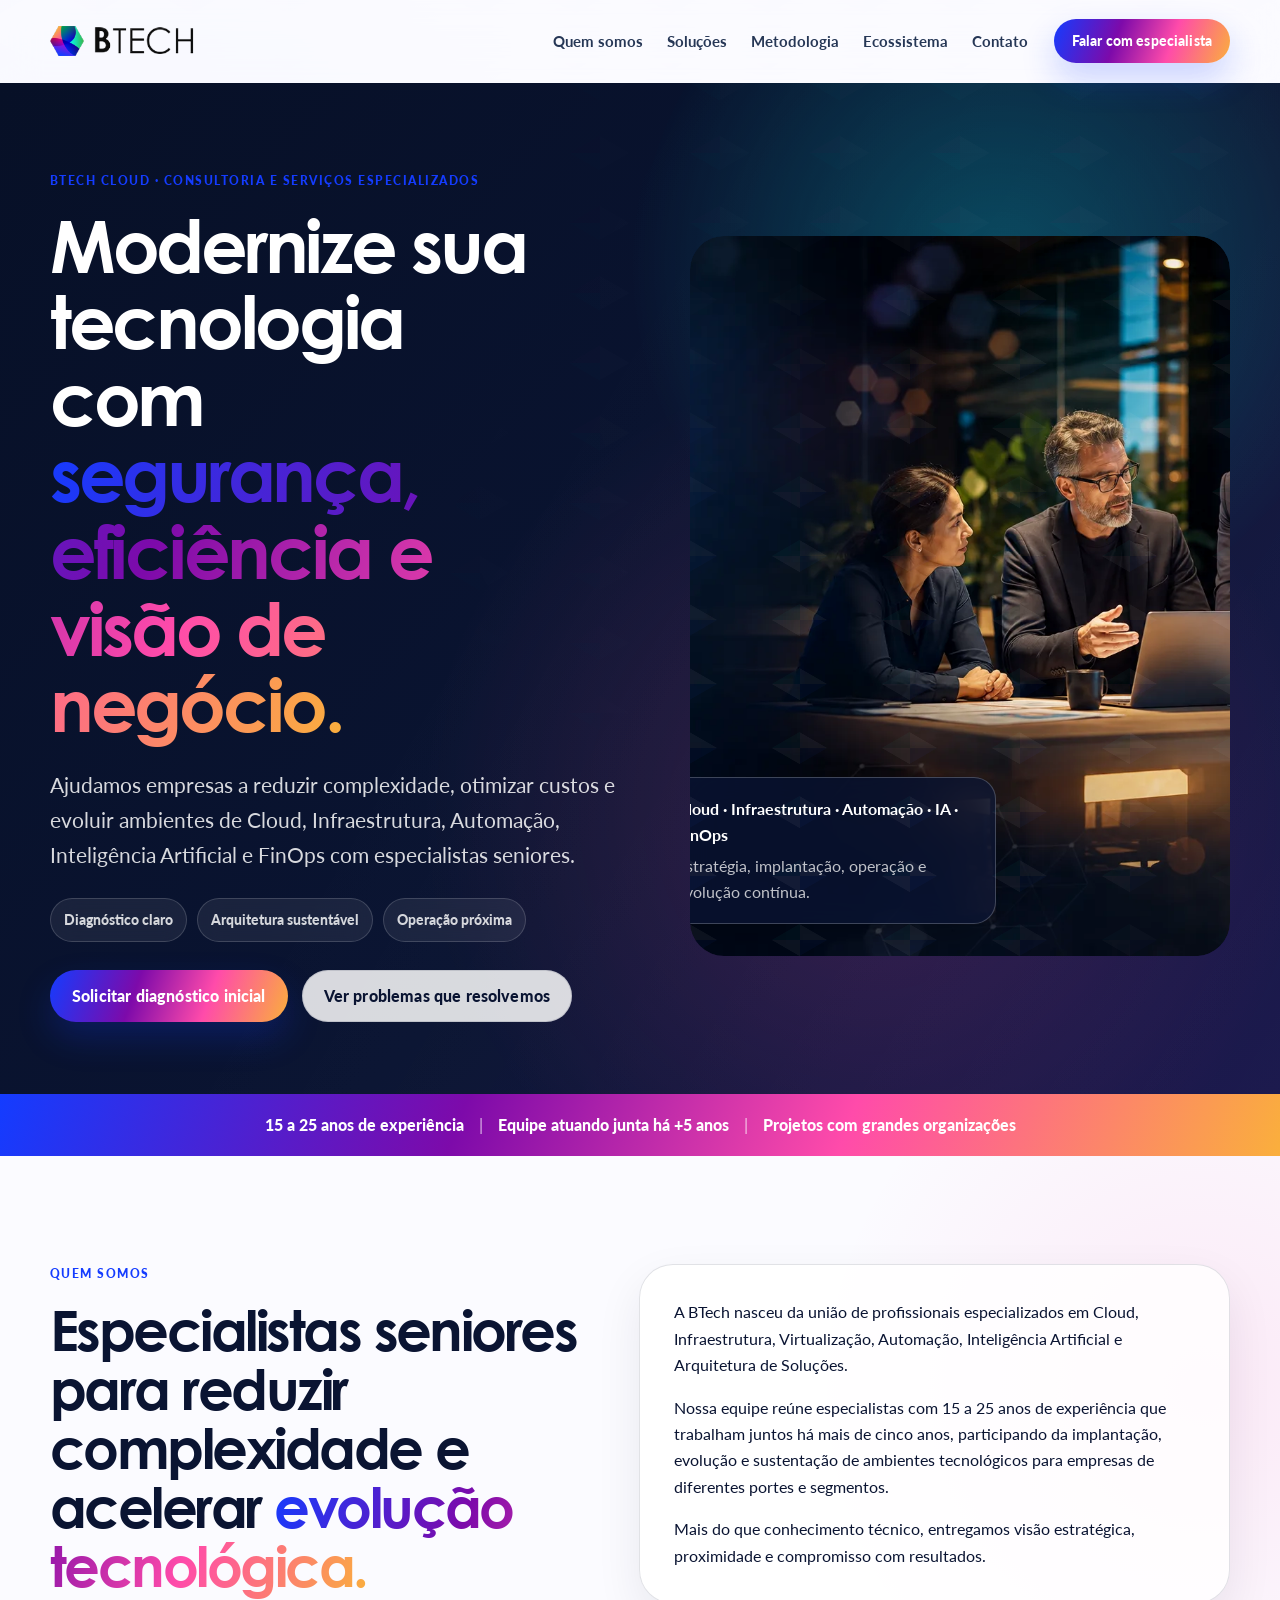
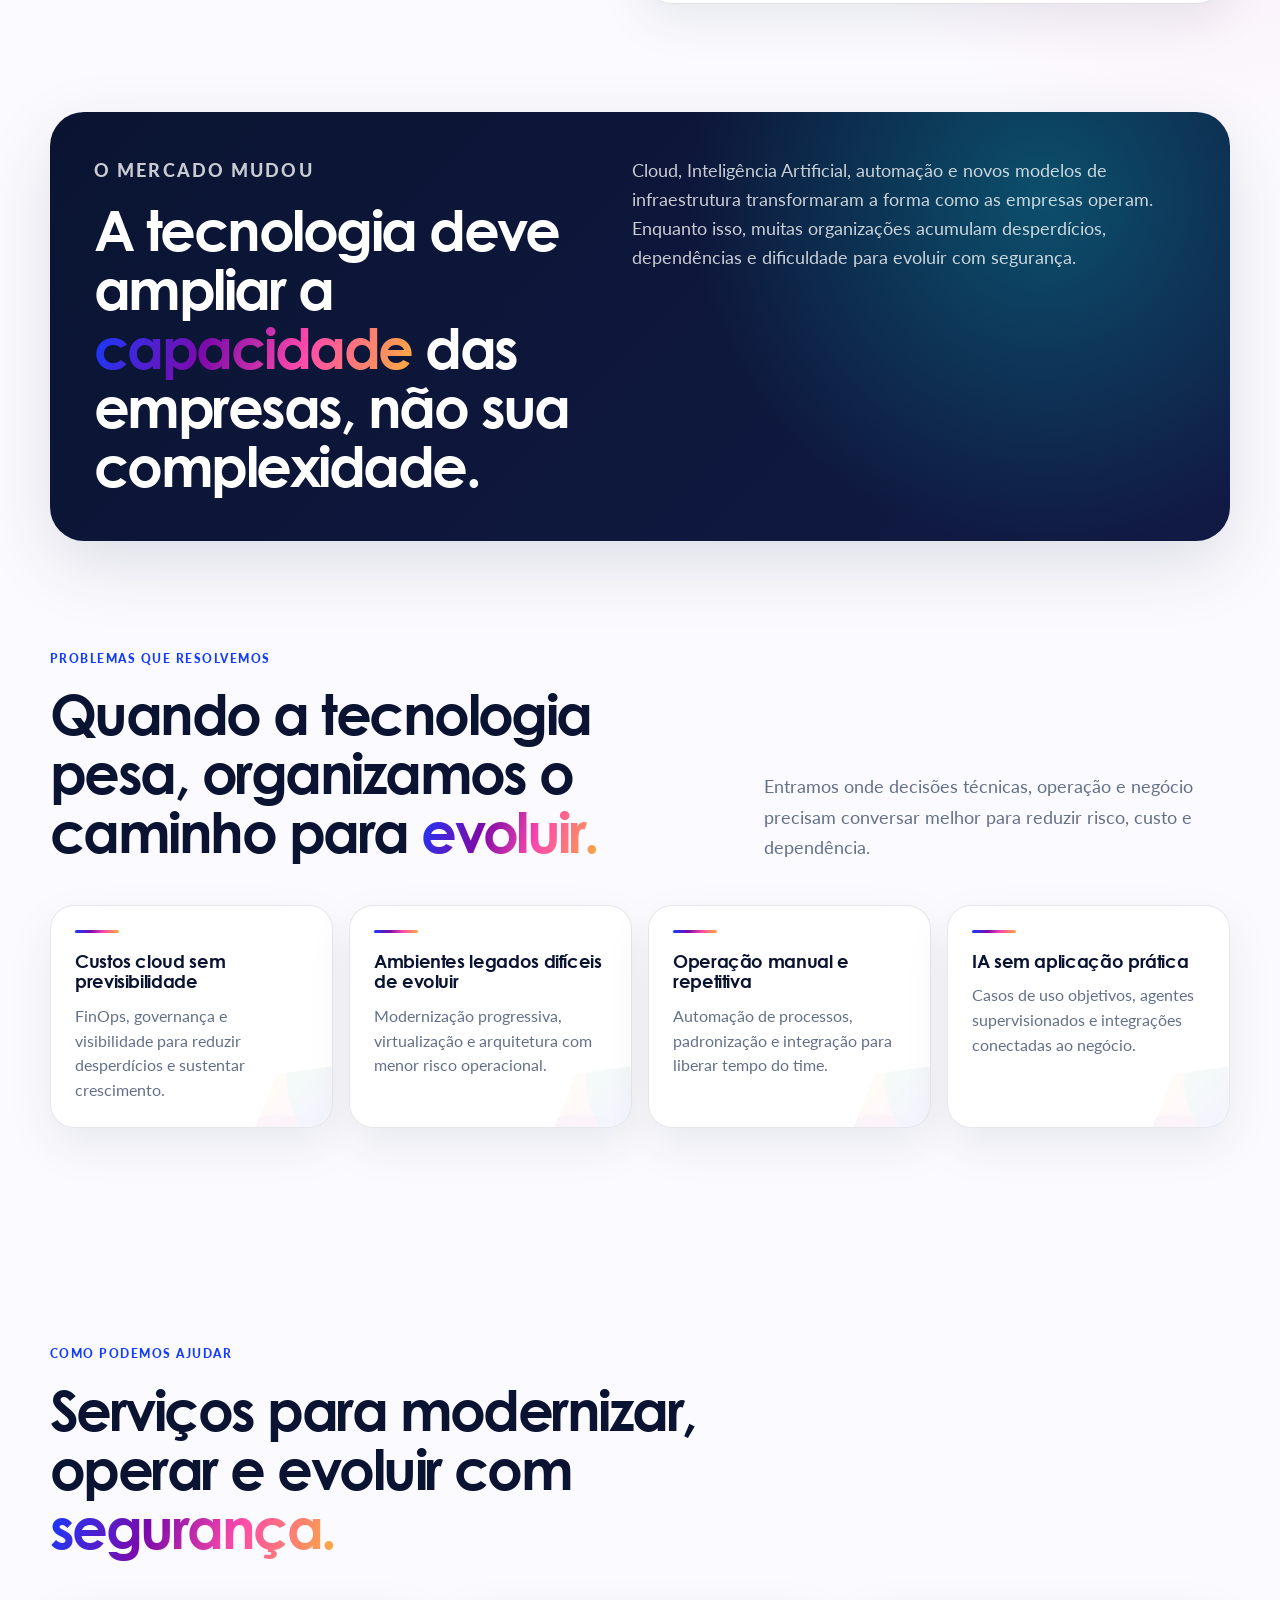
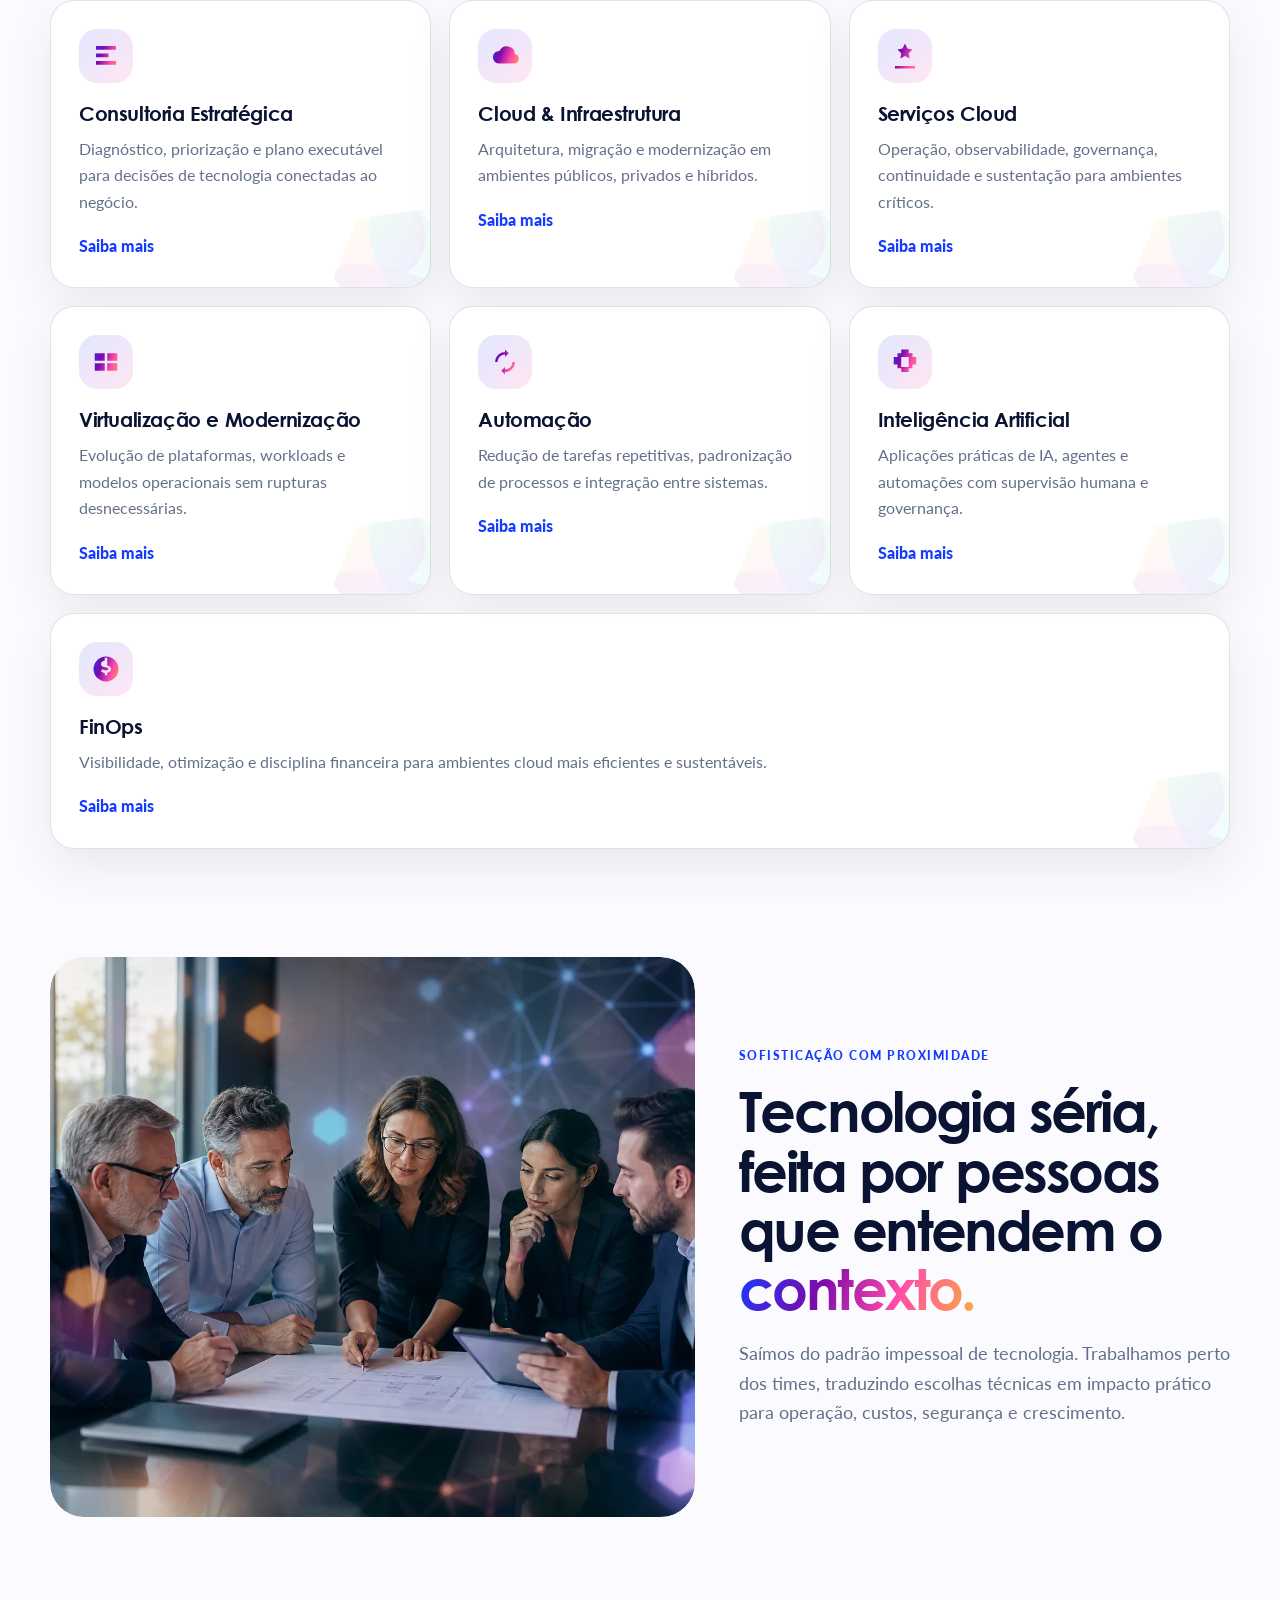
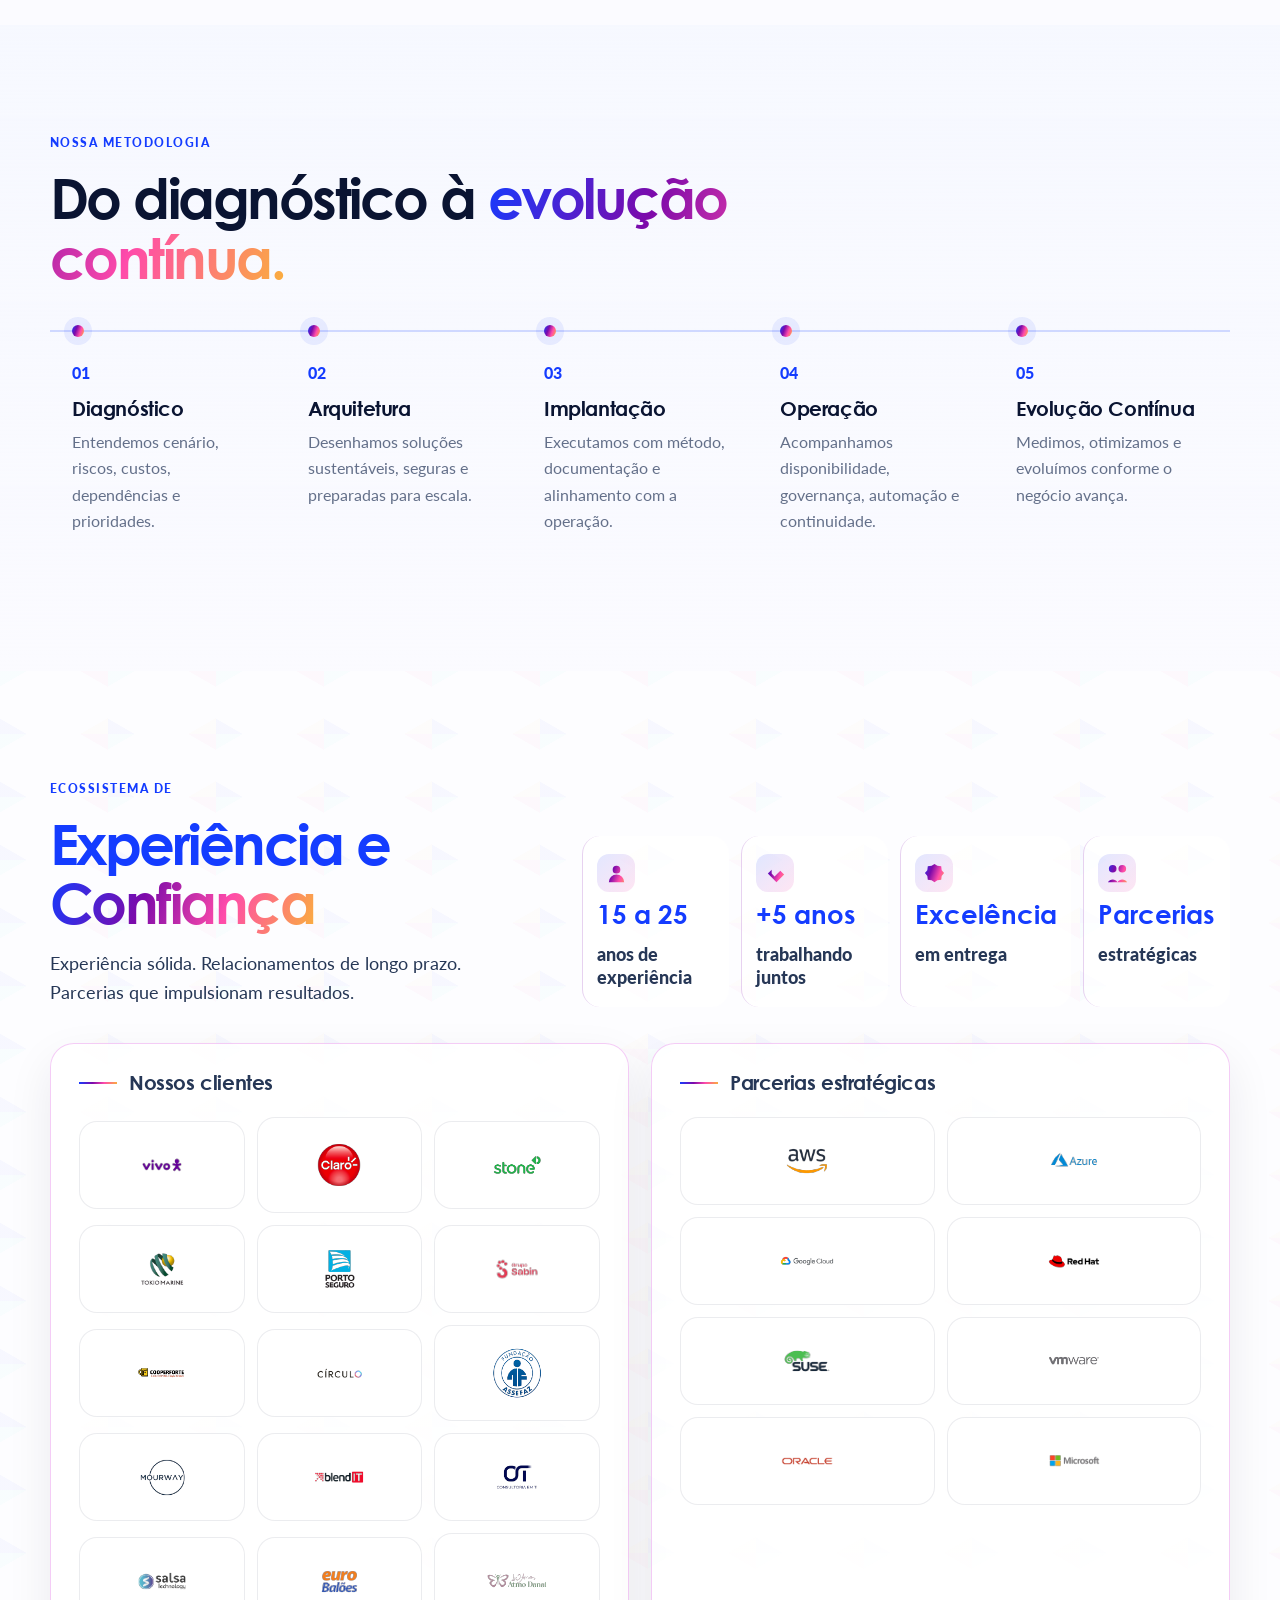
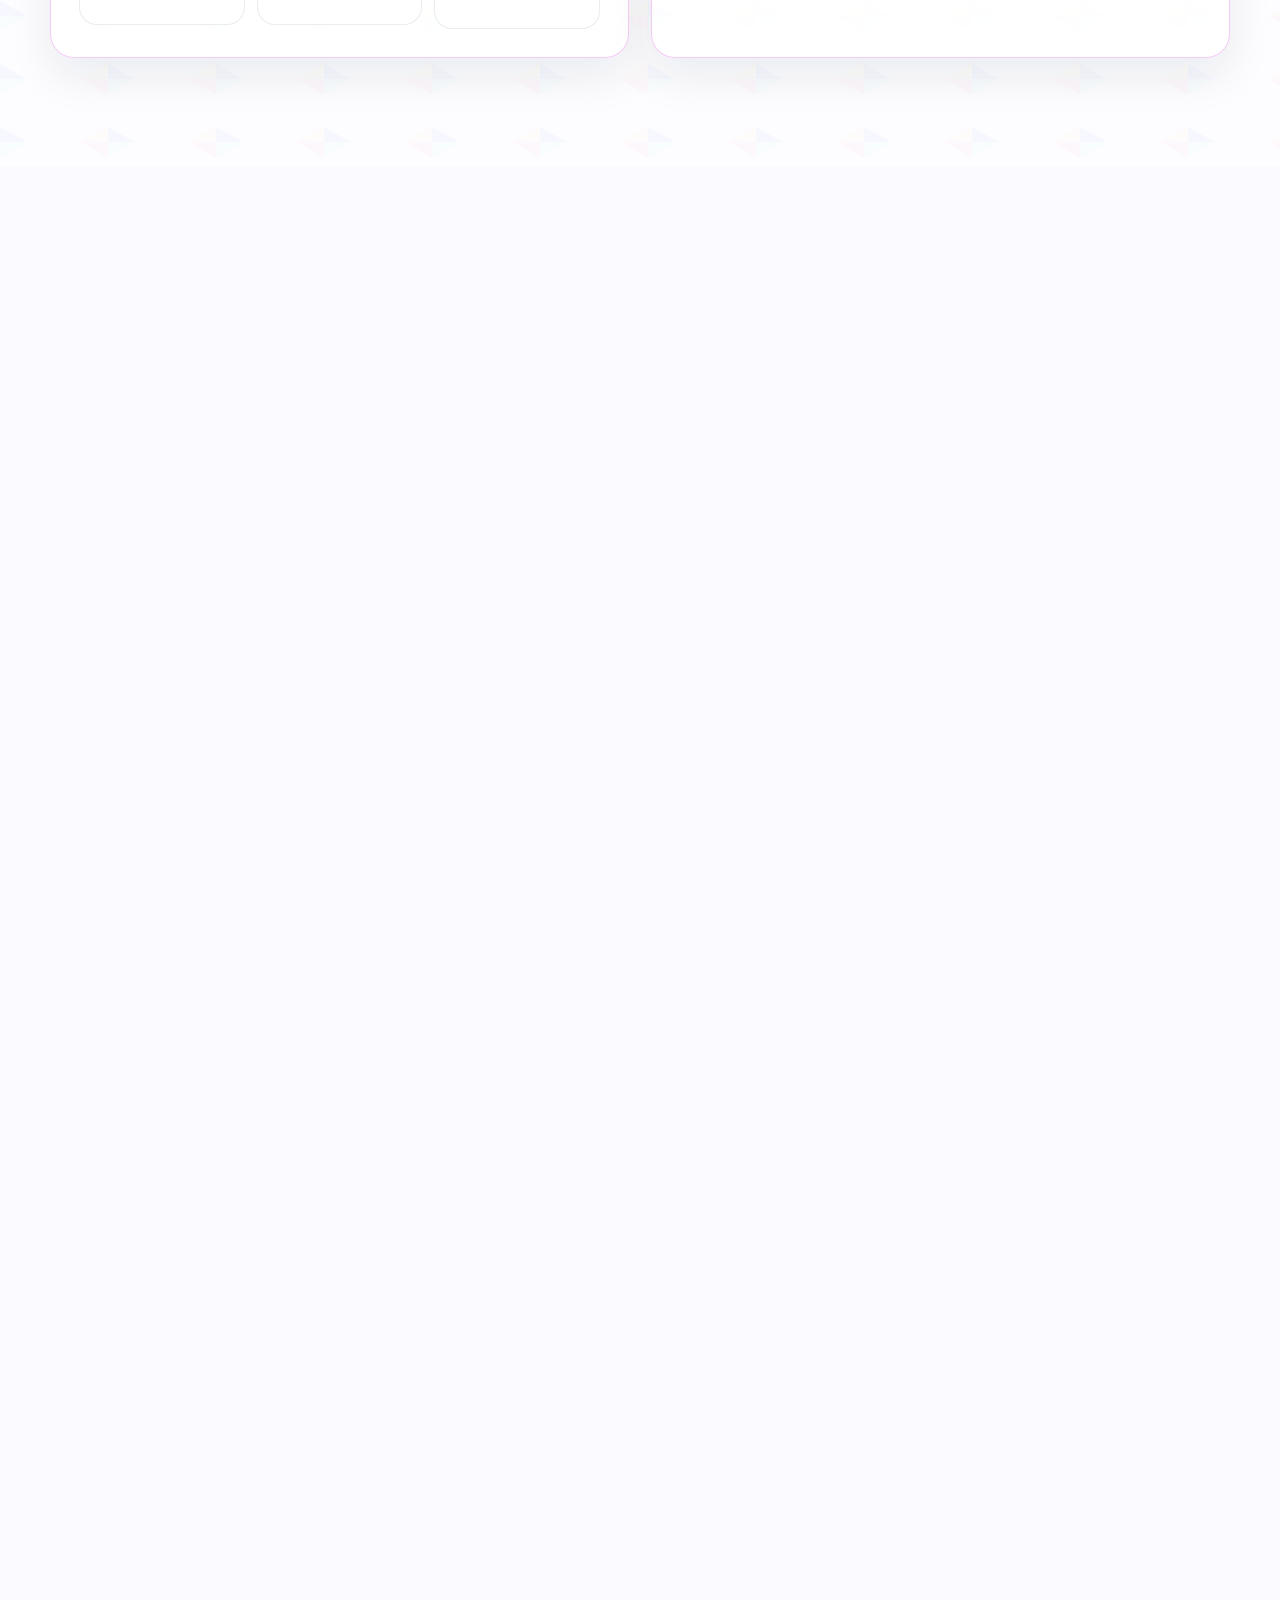
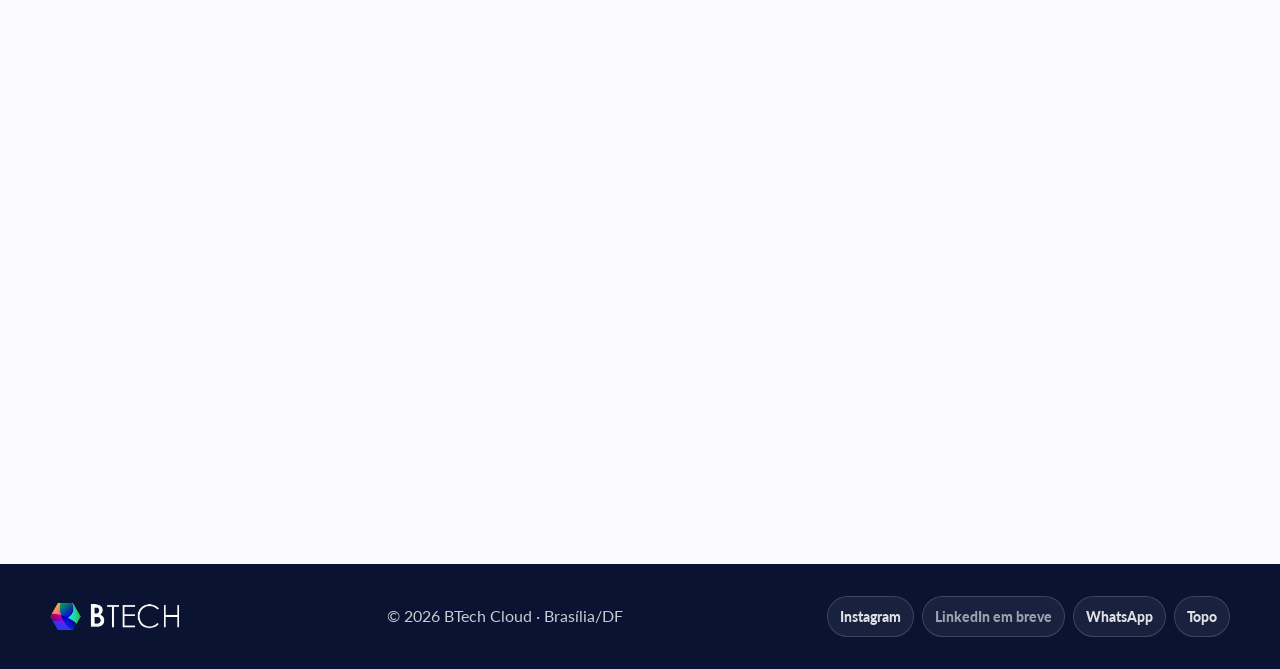
==== commit 33ed3c01: "Add social and tracked WhatsApp links Co-authored-by: btech-cloud <btech-cloud@users.noreply.github." ====
--- a/index.html
+++ b/index.html
@@ -266,7 +266,7 @@
           <p class="eyebrow">Próximo passo</p>
           <h2 id="cta-title">Solicite um <span>diagnóstico inicial</span> para entender prioridades, riscos e caminho de evolução.</h2>
           <p>Em uma primeira conversa, organizamos o cenário atual, identificamos oportunidades de modernização, custos, automação e IA, e indicamos o caminho mais seguro para evoluir.</p>
-          <a class="button" href="#contato">Solicitar diagnóstico inicial</a>
+          <a class="button" href="https://wa.me/5511930226495?text=Ol%C3%A1%2C%20vim%20pelo%20site%20da%20BTech%20Cloud%20e%20gostaria%20de%20solicitar%20um%20diagn%C3%B3stico%20inicial.%20Origem%3A%20site-btech" target="_blank" rel="noopener">Solicitar diagnóstico inicial</a>
         </div>
       </section>
 
@@ -276,7 +276,15 @@
             <p class="eyebrow">Contato</p>
             <h2 id="contato-title">Agende uma conversa estratégica.</h2>
             <p>Brasília/DF · atendimento remoto e híbrido para empresas em todo o Brasil.</p>
-            <p class="contact__links"><a href="mailto:comercial@b-tech.cloud">comercial@b-tech.cloud</a><a href="tel:+5511930226495">(11) 9 3022-6495</a></p>
+            <p class="contact__links">
+              <a href="mailto:comercial@b-tech.cloud">comercial@b-tech.cloud</a>
+              <a href="tel:+5511930226495">(11) 9 3022-6495</a>
+              <a href="https://wa.me/5511930226495?text=Ol%C3%A1%2C%20vim%20pelo%20site%20da%20BTech%20Cloud%20e%20gostaria%20de%20solicitar%20um%20diagn%C3%B3stico%20inicial.%20Origem%3A%20site-btech" target="_blank" rel="noopener">WhatsApp · diagnóstico inicial</a>
+            </p>
+            <div class="social-links" aria-label="Redes sociais BTech">
+              <a href="https://www.instagram.com/btechcloud/" target="_blank" rel="noopener">Instagram</a>
+              <span>LinkedIn em breve</span>
+            </div>
           </div>
           <form class="contact-form" novalidate>
             <label>Nome<input type="text" name="name" autocomplete="name" placeholder="Seu nome" required></label>
@@ -293,7 +301,12 @@
       <div class="container site-footer__grid">
         <a href="#inicio" aria-label="BTECH - topo"><img src="assets/logo-btech-horizontal-oficial-light.png" srcset="assets/logo-btech-horizontal-oficial-light.png 1x, assets/logo-btech-horizontal-oficial-light@2x.png 2x" alt="BTECH" width="132" height="46"></a>
         <p>&copy; <span id="current-year"></span> BTech Cloud · Brasília/DF</p>
-        <a href="#inicio">Voltar ao topo</a>
+        <div class="site-footer__links">
+          <a href="https://www.instagram.com/btechcloud/" target="_blank" rel="noopener">Instagram</a>
+          <span>LinkedIn em breve</span>
+          <a href="https://wa.me/5511930226495?text=Ol%C3%A1%2C%20vim%20pelo%20site%20da%20BTech%20Cloud%20e%20gostaria%20de%20solicitar%20um%20diagn%C3%B3stico%20inicial.%20Origem%3A%20site-btech" target="_blank" rel="noopener">WhatsApp</a>
+          <a href="#inicio">Topo</a>
+        </div>
       </div>
     </footer>
 
--- a/styles.css
+++ b/styles.css
@@ -308,6 +308,13 @@
 .contact__grid > div, .contact-form { padding: 34px; border: 1px solid var(--line); border-radius: var(--radius-lg); background: white; box-shadow: var(--shadow-soft); }
 .contact__grid p:not(.eyebrow) { margin-top: 18px; color: var(--muted); }
 .contact__links { display: flex; flex-direction: column; gap: 8px; font-weight: 900; color: var(--blue) !important; }
+.social-links { display: flex; flex-wrap: wrap; gap: 10px; margin-top: 22px; }
+.social-links a,
+.social-links span,
+.site-footer__links a,
+.site-footer__links span { display: inline-flex; align-items: center; min-height: 36px; padding: 8px 12px; border: 1px solid rgba(10,20,50,.10); border-radius: 999px; font-weight: 900; font-size: .9rem; }
+.social-links a { color: var(--ink); background: rgba(20,60,255,.06); }
+.social-links span { color: var(--muted); background: rgba(10,20,50,.04); }
 .contact-form { display: grid; gap: 16px; }
 .contact-form label { display: grid; gap: 8px; color: var(--ink-soft); font-weight: 900; }
 .contact-form input, .contact-form textarea { width: 100%; padding: 14px 16px; border: 1px solid var(--line); border-radius: 16px; color: var(--ink); background: #fbfcff; resize: vertical; }
@@ -317,6 +324,10 @@
 .site-footer__grid { display: flex; align-items: center; justify-content: space-between; gap: 22px; }
 .site-footer img { width: 132px; height: auto; }
 .site-footer a { color: white; font-weight: 900; }
+.site-footer__links { display: flex; flex-wrap: wrap; justify-content: flex-end; gap: 8px; }
+.site-footer__links a,
+.site-footer__links span { border-color: rgba(255,255,255,.16); color: rgba(255,255,255,.86); background: rgba(255,255,255,.06); }
+.site-footer__links span { color: rgba(255,255,255,.58); }
 
 @media (max-width: 1040px) {
   .hero__grid, .split-grid, .market__panel, .ecosystem__head, .photo-grid, .contact__grid { grid-template-columns: 1fr; }
@@ -351,6 +362,7 @@
   .client-grid, .partner-grid, .brand-panel--partners .partner-grid { grid-template-columns: 1fr; }
   .cta__panel { padding: 38px 24px; }
   .site-footer__grid { flex-direction: column; text-align: center; }
+  .site-footer__links { justify-content: center; }
 }
 
 @media (max-width: 520px) {
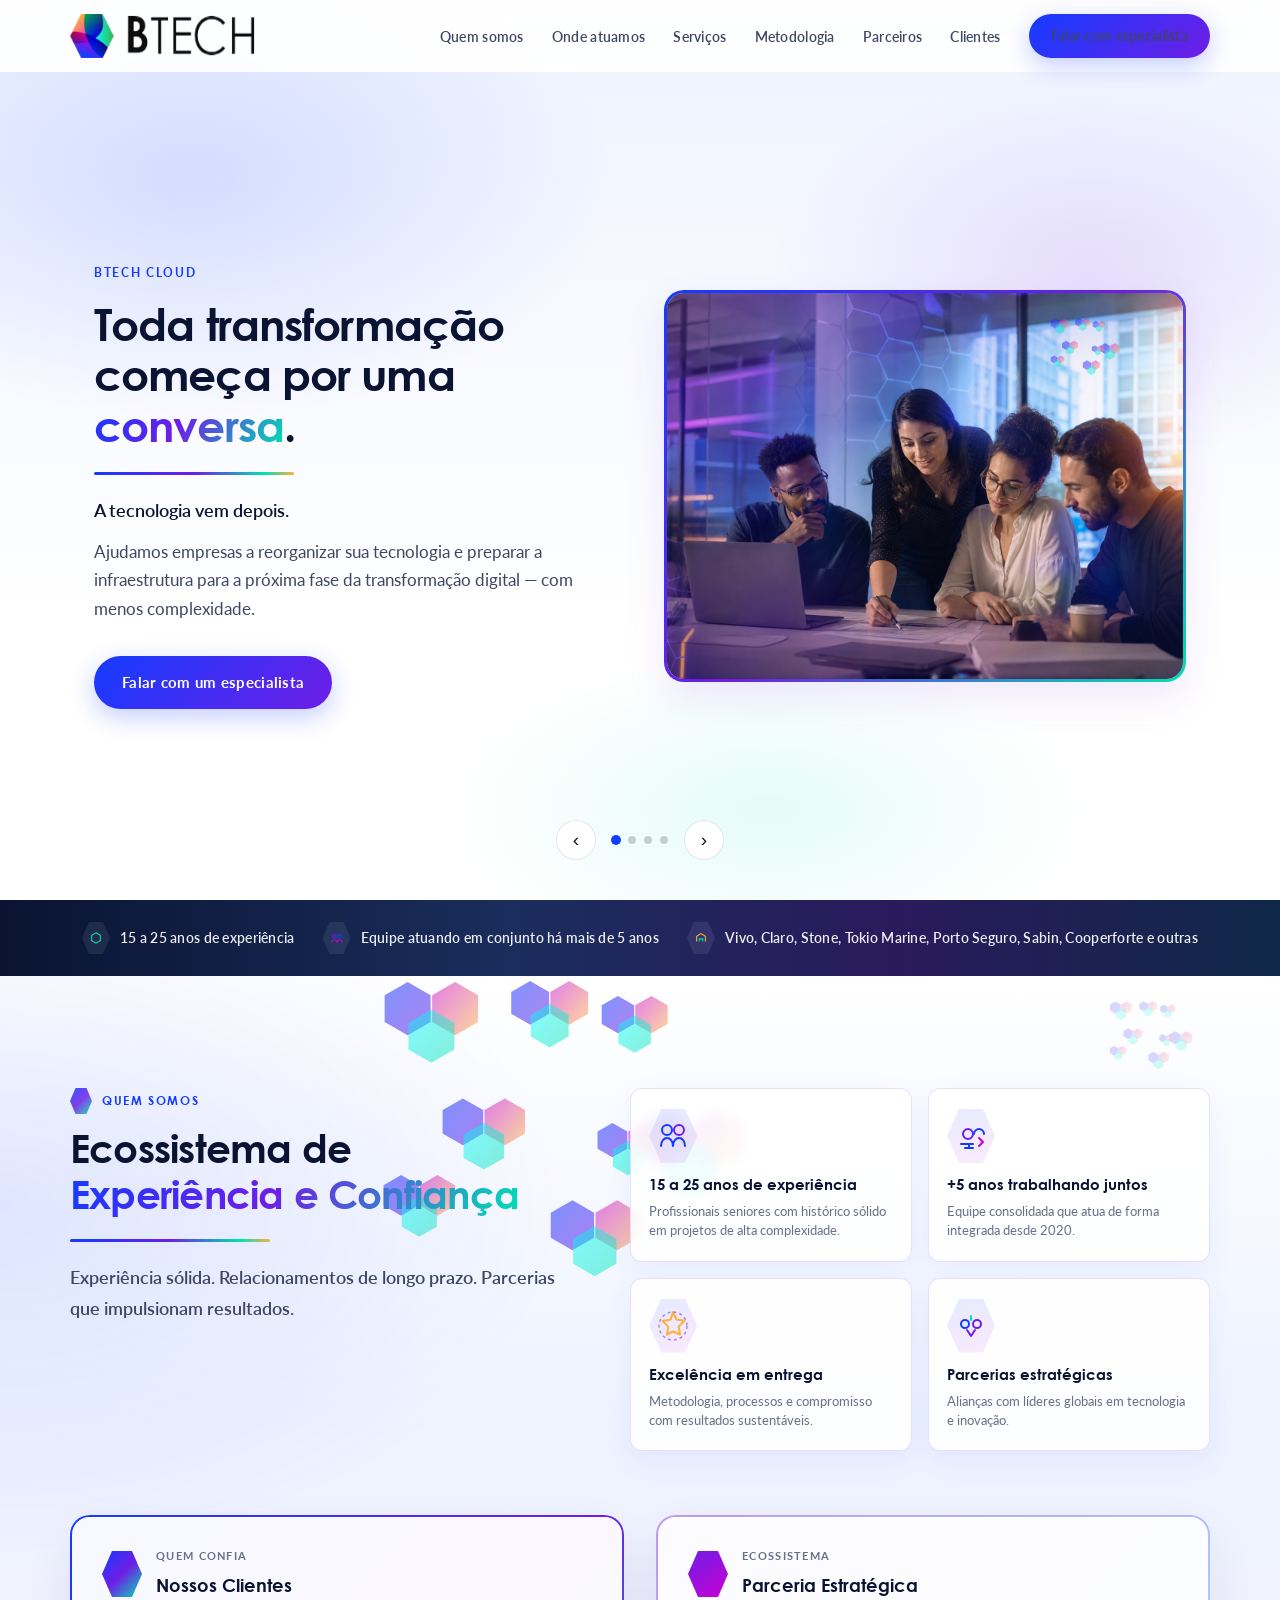
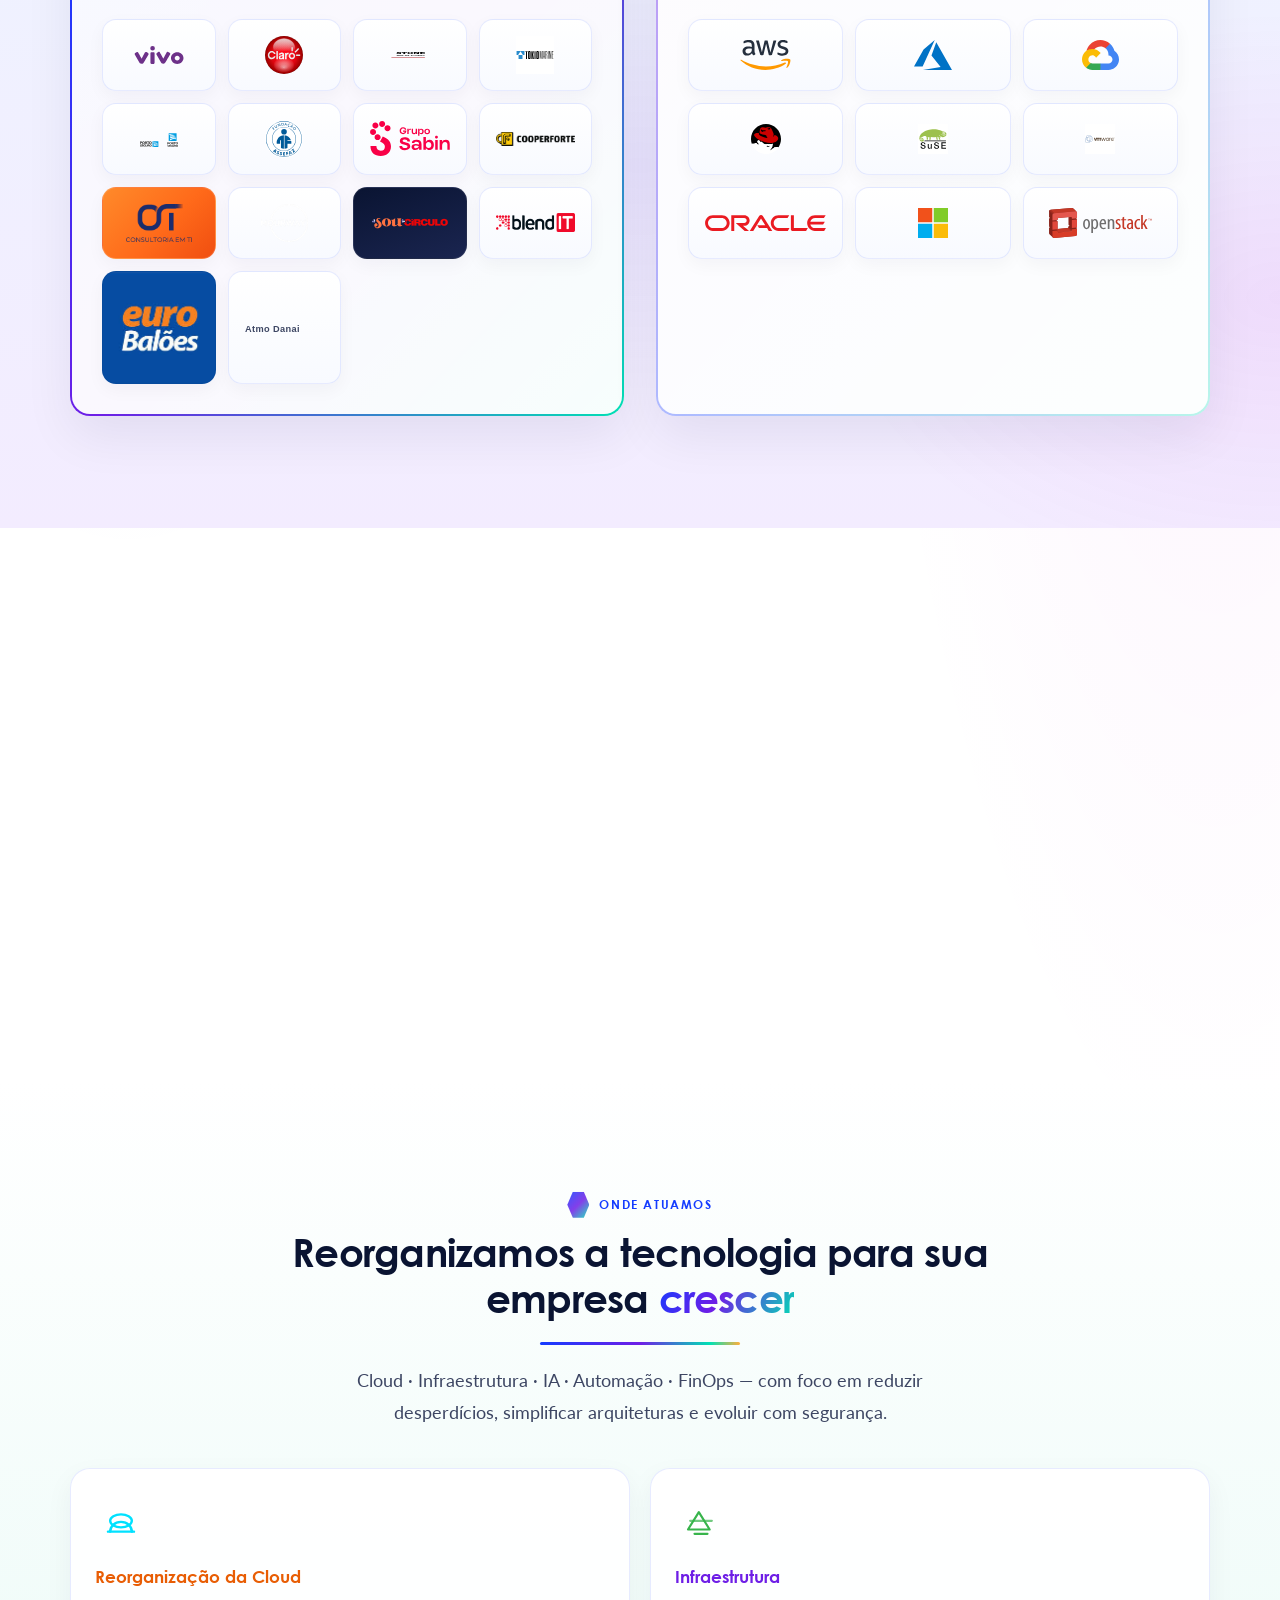
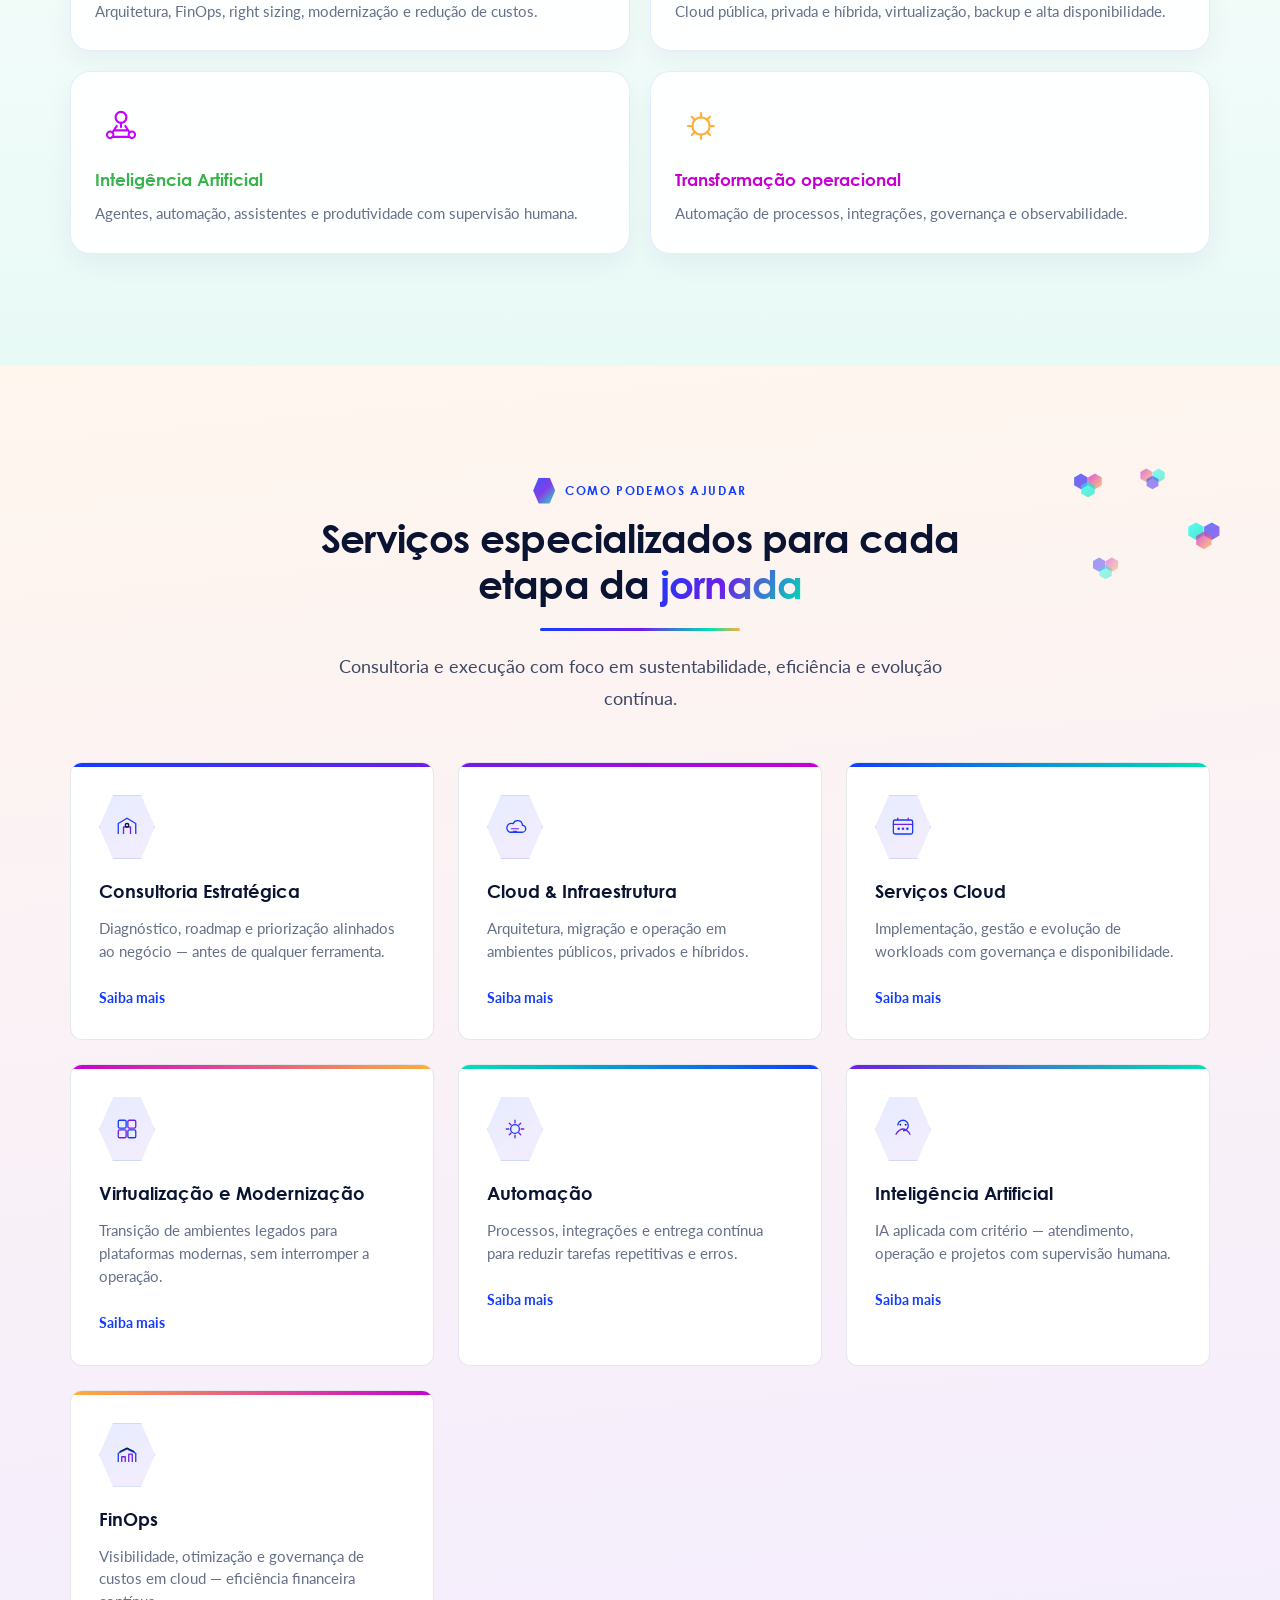
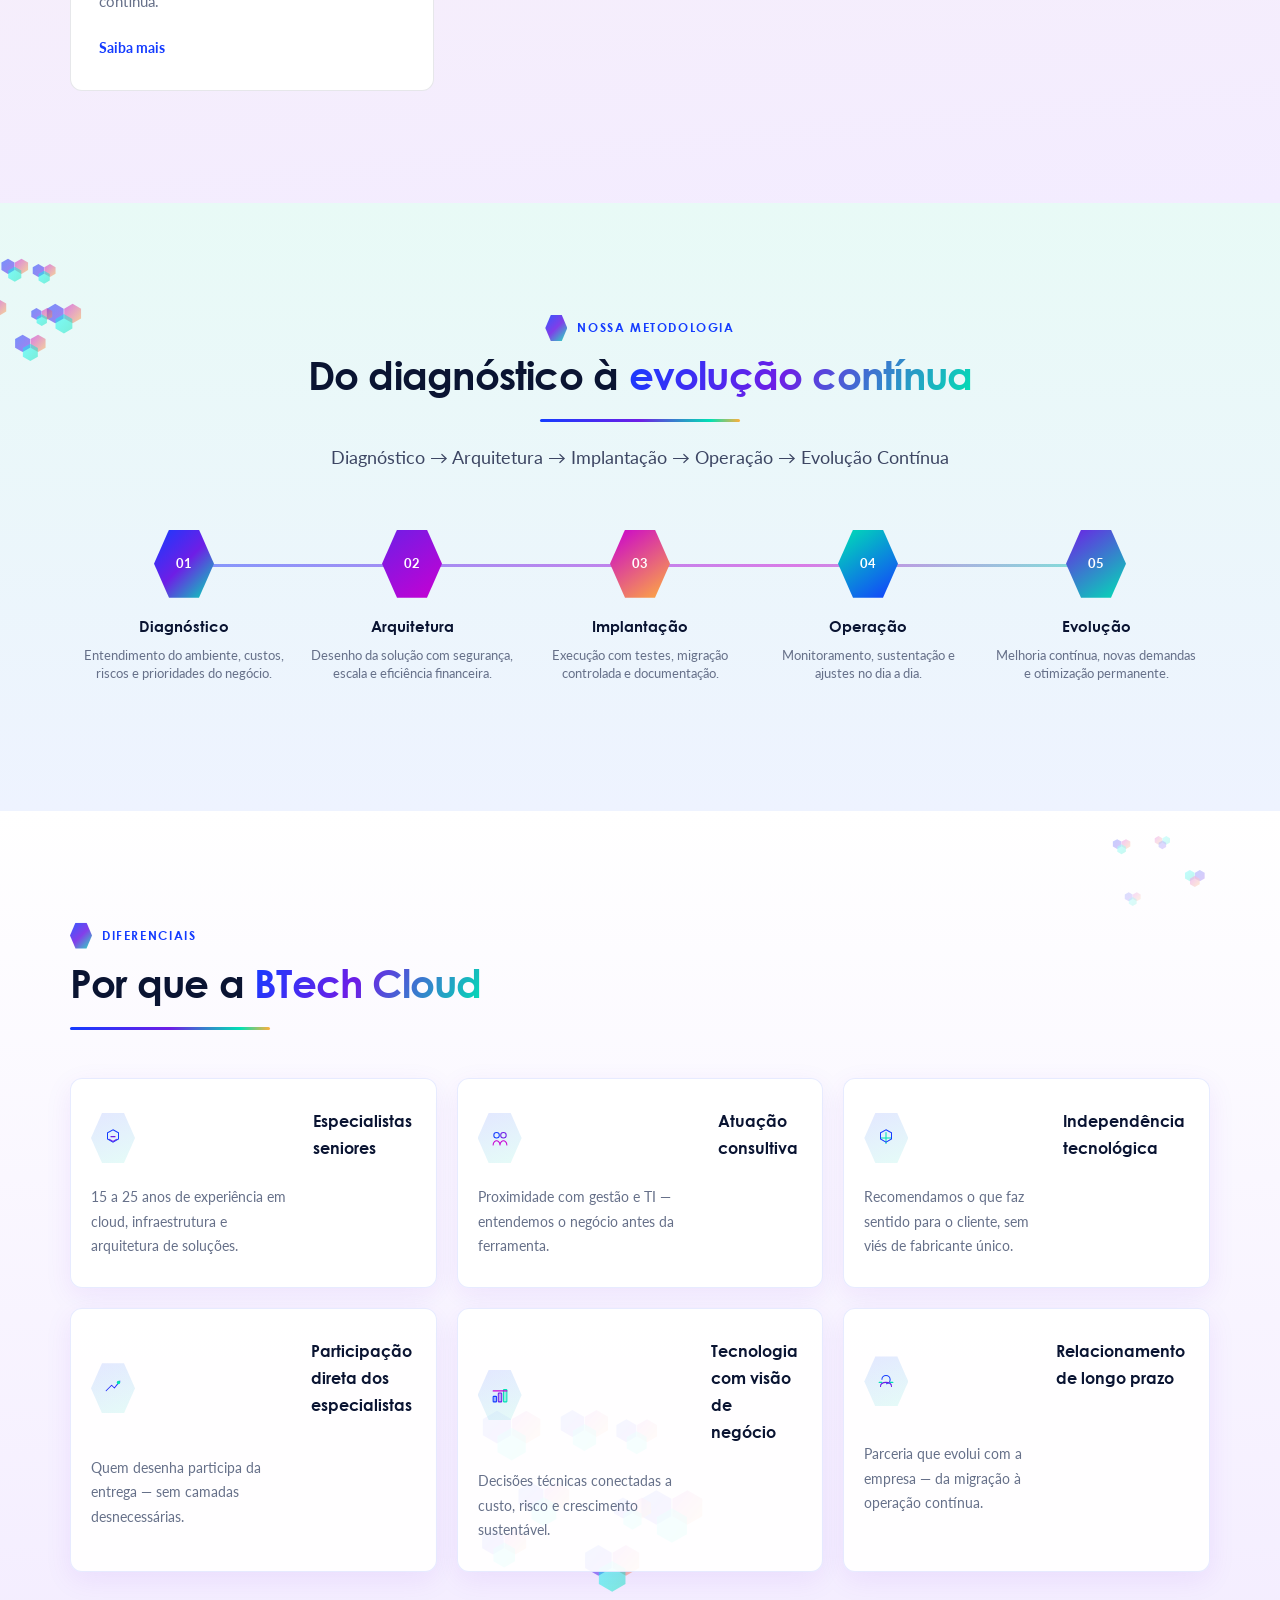
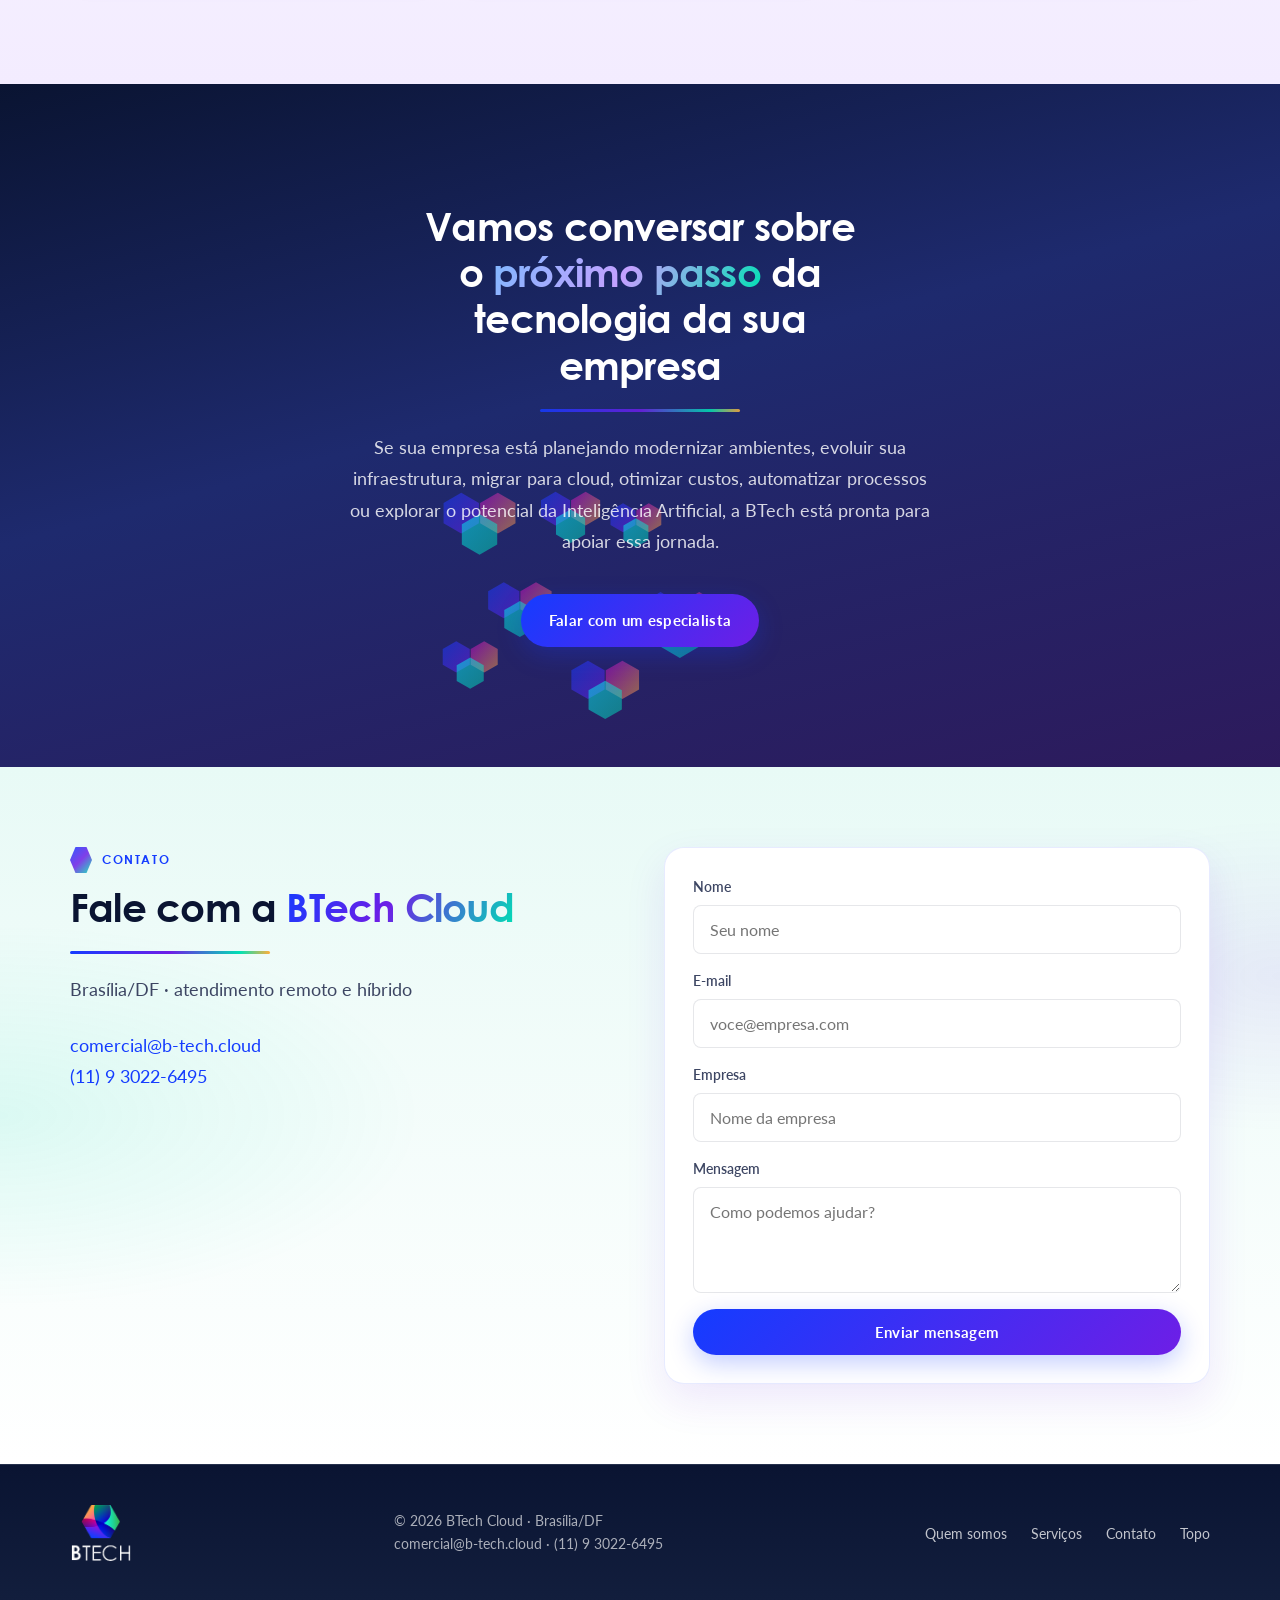
==== commit 68aec7a4: "Merge pull request #12 from btech-cloud/cursor/site-institucional-blueprint-0702 Site institucional " ====
--- a/index.html
+++ b/index.html
@@ -4,46 +4,64 @@
     <meta charset="utf-8">
     <meta name="viewport" content="width=device-width, initial-scale=1">
     <title>BTech Cloud | Consultoria, Cloud, Automação, IA e FinOps</title>
-    <meta name="description" content="Diagnóstico e consultoria especializada em Cloud, Infraestrutura, Automação, Inteligência Artificial e FinOps para empresas que precisam evoluir com segurança.">
+    <meta
+      name="description"
+      content="Consultoria e serviços especializados em Cloud, Infraestrutura, Automação, Inteligência Artificial e FinOps. Reduzimos complexidade e aceleramos a evolução tecnológica da sua empresa."
+    >
     <meta name="robots" content="index, follow">
     <link rel="canonical" href="https://btech.cloud/">
     <meta property="og:type" content="website">
     <meta property="og:url" content="https://btech.cloud/">
     <meta property="og:title" content="BTech Cloud | Consultoria, Cloud, Automação, IA e FinOps">
-    <meta property="og:description" content="Reduzimos complexidade, otimizamos custos e aceleramos evolução tecnológica com diagnóstico, Cloud, Infraestrutura, Automação, IA e FinOps.">
+    <meta property="og:description" content="Consultoria e serviços especializados em Cloud, Infraestrutura, Automação, Inteligência Artificial e FinOps.">
     <meta property="og:image" content="https://btech.cloud/assets/og-cover.svg">
     <meta property="og:locale" content="pt_BR">
     <link rel="icon" href="assets/logo-icon-oficial.png" type="image/png">
     <link rel="preconnect" href="https://fonts.googleapis.com">
     <link rel="preconnect" href="https://fonts.gstatic.com" crossorigin>
-    <link href="https://fonts.googleapis.com/css2?family=Lato:wght@400;700;900&display=swap" rel="stylesheet">
-    <link rel="stylesheet" href="styles.css">
+    <link href="https://fonts.googleapis.com/css2?family=Lato:ital,wght@0,400;0,700;0,900;1,400&display=swap" rel="stylesheet">
+    <link rel="stylesheet" href="styles-institutional.css">
     <script type="application/ld+json">
-      {
-        "@context": "https://schema.org",
-        "@type": ["Organization", "ProfessionalService"],
-        "name": "BTech Cloud",
-        "url": "https://btech.cloud/",
-        "logo": "https://btech.cloud/assets/logo-btech-horizontal-oficial.png",
-        "description": "Consultoria e serviços especializados em Cloud, Infraestrutura, Automação, Inteligência Artificial e FinOps.",
-        "address": {
-          "@type": "PostalAddress",
-          "addressLocality": "Brasília",
-          "addressRegion": "DF",
-          "addressCountry": "BR"
+    {
+      "@context": "https://schema.org",
+      "@graph": [
+        {
+          "@type": "Organization",
+          "name": "BTech Cloud",
+          "url": "https://btech.cloud/",
+          "logo": "https://btech.cloud/assets/logo-btech-stacked-oficial.png",
+          "description": "Consultoria e serviços especializados em Cloud, Infraestrutura, Automação, Inteligência Artificial e FinOps.",
+          "areaServed": "BR",
+          "contactPoint": {
+            "@type": "ContactPoint",
+            "email": "comercial@b-tech.cloud",
+            "telephone": "+55-11-93022-6495",
+            "contactType": "sales"
+          }
         },
-        "areaServed": "BR",
-        "email": "comercial@b-tech.cloud"
-      }
+        {
+          "@type": "ProfessionalService",
+          "name": "BTech Cloud",
+          "url": "https://btech.cloud/",
+          "serviceType": ["Cloud Consulting", "Infrastructure", "Automation", "Artificial Intelligence", "FinOps"]
+        }
+      ]
+    }
     </script>
   </head>
   <body>
-    <a class="skip-link" href="#conteudo">Pular para o conteúdo</a>
-
+    <img class="gradil-decor gradil-decor--tr" src="assets/visuals/gradil-cantos.svg" alt="" width="420" height="315" aria-hidden="true">
     <header class="site-header" data-header>
-      <nav class="container nav" aria-label="Navegação principal">
-        <a class="brand" href="#inicio" aria-label="BTECH - início">
-          <img src="assets/logo-btech-horizontal-oficial.png" srcset="assets/logo-btech-horizontal-oficial.png 1x, assets/logo-btech-horizontal-oficial@2x.png 2x" alt="BTECH" width="146" height="50">
+      <div class="container nav">
+        <a class="brand" href="#inicio" aria-label="BTech Cloud — início">
+          <img
+            class="brand__logo brand__logo--light"
+            src="assets/logo-btech-horizontal-oficial.png"
+            srcset="assets/logo-btech-horizontal-oficial.png 1x, assets/logo-btech-horizontal-oficial@2x.png 2x"
+            alt="BTech Cloud"
+            width="140"
+            height="48"
+          >
         </a>
         <button class="nav__toggle" type="button" aria-expanded="false" aria-controls="menu">
           <span class="sr-only">Abrir menu</span>
@@ -51,265 +69,550 @@
         </button>
         <ul class="nav__links" id="menu">
           <li><a href="#quem-somos">Quem somos</a></li>
-          <li><a href="#solucoes">Soluções</a></li>
+          <li><a href="#onde-atuamos">Onde atuamos</a></li>
+          <li><a href="#servicos">Serviços</a></li>
           <li><a href="#metodologia">Metodologia</a></li>
-          <li><a href="#ecossistema">Ecossistema</a></li>
+          <li><a href="#parceiros">Parceiros</a></li>
+          <li><a href="#clientes">Clientes</a></li>
+          <li><a class="btn btn--primary btn--nav nav__cta-desktop" href="#contato">Falar com especialista</a></li>
+        </ul>
+      </div>
+    </header>
+
+    <main id="inicio">
+      <!-- 1. Hero -->
+      <section class="hero" aria-label="Apresentação" data-hero>
+        <div class="hero__slides">
+          <article class="hero__slide is-active" data-slide="0">
+            <div class="container hero__slide-inner">
+              <div>
+                <p class="hero__eyebrow">BTech Cloud</p>
+                <h1 class="hero__title">Toda transformação começa por uma <span class="hl-gradient">conversa</span>.</h1>
+                <hr class="gradient-rule" aria-hidden="true">
+                <p class="hero__text hero__text--tagline">A tecnologia vem depois.</p>
+                <p class="hero__text">
+                  Ajudamos empresas a reorganizar sua tecnologia e preparar a infraestrutura
+                  para a próxima fase da transformação digital — com menos complexidade.
+                </p>
+                <a class="btn btn--primary" href="#contato">Falar com um especialista</a>
+              </div>
+              <div class="hero__media">
+                <img src="assets/btech-operations-team.png" alt="Equipe em ambiente corporativo moderno" width="800" height="600" loading="eager">
+              </div>
+            </div>
+          </article>
+
+          <article class="hero__slide" data-slide="1">
+            <div class="container hero__slide-inner">
+              <div>
+                <p class="hero__eyebrow">Evolução com clareza</p>
+                <h1 class="hero__title">Toda empresa precisa <span class="hl-gradient">evoluir</span>. Nem toda evolução precisa ser <span class="hl-gradient hl-gradient--alt">complicada</span>.</h1>
+                <hr class="gradient-rule" aria-hidden="true">
+                <p class="hero__text">
+                  Cloud, IA, automação e operação com consultoria próxima — resultados reais, sem hype.
+                </p>
+                <a class="btn btn--primary" href="#servicos">Conheça nossos serviços</a>
+              </div>
+              <div class="hero__media">
+                <img src="assets/images/reuniao-estrategia.jpg" alt="Executivos em reunião de estratégia tecnológica" width="800" height="600" loading="lazy">
+              </div>
+            </div>
+          </article>
+
+          <article class="hero__slide" data-slide="2">
+            <div class="container hero__slide-inner">
+              <div>
+                <p class="hero__eyebrow">Vantagem competitiva</p>
+                <h1 class="hero__title">Transformamos tecnologia em <span class="hl-gradient">vantagem competitiva</span>.</h1>
+                <hr class="gradient-rule" aria-hidden="true">
+                <p class="hero__text">
+                  Consultoria, Cloud, Automação, Inteligência Artificial, FinOps e serviços especializados
+                  para empresas que precisam evoluir com segurança.
+                </p>
+                <a class="btn btn--primary" href="#servicos">Como podemos ajudar</a>
+              </div>
+              <div class="hero__media">
+                <img src="assets/btech-people-workshop.png" alt="Especialistas colaborando em workshop" width="800" height="600" loading="lazy">
+              </div>
+            </div>
+          </article>
+
+          <article class="hero__slide" data-slide="3">
+            <div class="container hero__slide-inner">
+              <div>
+                <p class="hero__eyebrow">Experiência</p>
+                <h1 class="hero__title">Experiência para os desafios de hoje. <span class="hl-gradient">Visão</span> para os próximos anos.</h1>
+                <hr class="gradient-rule" aria-hidden="true">
+                <p class="hero__text">
+                  Profissionais com 15 a 25 anos de experiência atuando juntos há mais de cinco anos.
+                </p>
+                <a class="btn btn--primary" href="#quem-somos">Quem somos</a>
+              </div>
+              <div class="hero__media">
+                <img src="assets/btech-client-conversation.png" alt="Consultor em conversa com cliente" width="800" height="600" loading="lazy">
+              </div>
+            </div>
+          </article>
+        </div>
+
+        <div class="hero__controls" aria-label="Controles do carrossel">
+          <button type="button" class="hero__arrow" data-hero-prev aria-label="Slide anterior">‹</button>
+          <div class="hero__dots" role="tablist">
+            <button type="button" class="hero__dot is-active" data-hero-dot="0" aria-label="Slide 1" aria-selected="true"></button>
+            <button type="button" class="hero__dot" data-hero-dot="1" aria-label="Slide 2" aria-selected="false"></button>
+            <button type="button" class="hero__dot" data-hero-dot="2" aria-label="Slide 3" aria-selected="false"></button>
+            <button type="button" class="hero__dot" data-hero-dot="3" aria-label="Slide 4" aria-selected="false"></button>
+          </div>
+          <button type="button" class="hero__arrow" data-hero-next aria-label="Próximo slide">›</button>
+        </div>
+      </section>
+
+      <!-- 2. Credibilidade -->
+      <div class="credibility">
+        <div class="container">
+          <ul class="credibility__items">
+            <li class="credibility__item">
+              <span class="credibility__icon" aria-hidden="true">
+                <svg viewBox="0 0 16 16" fill="none"><path d="M8 2l5 3v6l-5 3-5-3V5l5-3z" stroke="#00e1b4" stroke-width="1.2"/></svg>
+              </span>
+              15 a 25 anos de experiência
+            </li>
+            <li class="credibility__item">
+              <span class="credibility__icon" aria-hidden="true">
+                <svg viewBox="0 0 16 16" fill="none"><circle cx="5" cy="6" r="2" stroke="#6e1ee6" stroke-width="1.2"/><circle cx="11" cy="6" r="2" stroke="#143cff" stroke-width="1.2"/><path d="M2 13c0-2 2-3 3-3s3 1 3 3M8 13c0-2 2-3 3-3s3 1 3 3" stroke="#c800d2" stroke-width="1.2"/></svg>
+              </span>
+              Equipe atuando em conjunto há mais de 5 anos
+            </li>
+            <li class="credibility__item">
+              <span class="credibility__icon" aria-hidden="true">
+                <svg viewBox="0 0 16 16" fill="none"><path d="M3 12V6l5-3 5 3v6" stroke="#ffaf3c" stroke-width="1.2"/><path d="M6 12V9h4v3" stroke="#00e1b4" stroke-width="1.2"/></svg>
+              </span>
+              Vivo, Claro, Stone, Tokio Marine, Porto Seguro, Sabin, Cooperforte e outras
+            </li>
+          </ul>
+        </div>
+      </div>
+
+      <!-- 3. Quem somos — Ecossistema de Experiência e Confiança -->
+      <section class="section section--ecosystem" id="quem-somos">
+        <img class="section__hex-float section__hex-float--tr" src="assets/visuals/pattern-colmeia.svg" alt="" width="140" height="121" aria-hidden="true">
+        <div class="container reveal">
+          <div class="ecosystem-header">
+            <div class="ecosystem-header__intro">
+              <p class="section__eyebrow">Quem somos</p>
+              <h2 class="section__title">Ecossistema de <span class="hl-gradient">Experiência e Confiança</span></h2>
+              <hr class="gradient-rule" aria-hidden="true">
+              <p class="section__lead ecosystem-header__tagline">
+                Experiência sólida. Relacionamentos de longo prazo. Parcerias que impulsionam resultados.
+              </p>
+            </div>
+            <div class="pillars-grid">
+              <article class="pillar-card">
+                <div class="pillar-card__icon"><img src="assets/icons/icon-pillar-experiencia.svg" alt="" width="40" height="40"></div>
+                <h3>15 a 25 anos de experiência</h3>
+                <p>Profissionais seniores com histórico sólido em projetos de alta complexidade.</p>
+              </article>
+              <article class="pillar-card">
+                <div class="pillar-card__icon"><img src="assets/icons/icon-pillar-equipe.svg" alt="" width="40" height="40"></div>
+                <h3>+5 anos trabalhando juntos</h3>
+                <p>Equipe consolidada que atua de forma integrada desde 2020.</p>
+              </article>
+              <article class="pillar-card">
+                <div class="pillar-card__icon"><img src="assets/icons/icon-pillar-excelencia.svg" alt="" width="40" height="40"></div>
+                <h3>Excelência em entrega</h3>
+                <p>Metodologia, processos e compromisso com resultados sustentáveis.</p>
+              </article>
+              <article class="pillar-card">
+                <div class="pillar-card__icon"><img src="assets/icons/icon-pillar-parcerias.svg" alt="" width="40" height="40"></div>
+                <h3>Parcerias estratégicas</h3>
+                <p>Alianças com líderes globais em tecnologia e inovação.</p>
+              </article>
+            </div>
+          </div>
+
+          <div class="ecosystem-showcase">
+            <div class="ecosystem-panels ecosystem-panels--premium">
+              <article class="ecosystem-panel ecosystem-panel--clients" id="clientes">
+                <header class="ecosystem-panel__head">
+                  <span class="ecosystem-panel__badge" aria-hidden="true"></span>
+                  <div>
+                    <p class="ecosystem-panel__eyebrow">Quem confia</p>
+                    <h3>Nossos Clientes</h3>
+                  </div>
+                </header>
+                <div class="logo-wall logo-wall--clients" role="list">
+                  <div class="logo-tile" role="listitem"><img src="assets/clients/official/vivo.svg" alt="Vivo" loading="lazy" data-logo-fallback="vivo"></div>
+                  <div class="logo-tile" role="listitem"><img src="assets/clients/official/claro.svg" alt="Claro" loading="lazy" data-logo-fallback="claro"></div>
+                  <div class="logo-tile" role="listitem"><img src="assets/clients/official/stone.svg" alt="Stone" loading="lazy" data-logo-fallback="stone"></div>
+                  <div class="logo-tile" role="listitem"><img src="assets/clients/official/tokio-marine.svg" alt="Tokio Marine Seguradora" loading="lazy" data-logo-fallback="tokio-marine"></div>
+                  <div class="logo-tile" role="listitem"><img src="assets/clients/official/porto-seguro.svg" alt="Porto Seguro" loading="lazy" data-logo-fallback="porto-seguro"></div>
+                  <div class="logo-tile" role="listitem"><img src="assets/clients/official/asefaz-es.svg" alt="Fundação Assefaz" loading="lazy" data-logo-fallback="asefaz-es"></div>
+                  <div class="logo-tile" role="listitem"><img src="assets/clients/official/sabin.svg" alt="Grupo Sabin" loading="lazy" data-logo-fallback="sabin"></div>
+                  <div class="logo-tile logo-tile--cooperforte" role="listitem"><img src="assets/clients/official/cooperforte.png" alt="Cooperforte" loading="lazy" data-logo-fallback="cooperforte"></div>
+                  <div class="logo-tile logo-tile--warm" role="listitem"><img src="assets/clients/official/ot-consultoria.webp" alt="OT Consultoria em TI" loading="lazy" data-logo-fallback="ot-consultoria"></div>
+                  <div class="logo-tile" role="listitem"><img src="assets/clients/official/mourway.png" alt="Mourway" loading="lazy" data-logo-fallback="mourway"></div>
+                  <div class="logo-tile logo-tile--dark" role="listitem"><img src="assets/clients/official/circulo-dark.png" alt="Círculo" loading="lazy" data-logo-fallback="circulo"></div>
+                  <div class="logo-tile" role="listitem"><img src="assets/clients/official/blend-it.png" alt="Blend IT" loading="lazy" data-logo-fallback="blend-it"></div>
+                  <div class="logo-tile logo-tile--brand" role="listitem"><img src="assets/clients/official/eurobaloes.png" alt="Euro Balões" loading="lazy" data-logo-fallback="eurobalões"></div>
+                  <div class="logo-tile" role="listitem"><img src="assets/clients/official/atmo-danai.png" alt="Atmo Danai" loading="lazy" data-logo-fallback="atmo-danai"></div>
+                </div>
+              </article>
+
+              <article class="ecosystem-panel ecosystem-panel--partners" id="parceiros">
+                <header class="ecosystem-panel__head">
+                  <span class="ecosystem-panel__badge ecosystem-panel__badge--violet" aria-hidden="true"></span>
+                  <div>
+                    <p class="ecosystem-panel__eyebrow">Ecossistema</p>
+                    <h3>Parceria Estratégica</h3>
+                  </div>
+                </header>
+                <div class="logo-wall logo-wall--partners" role="list">
+                  <div class="logo-tile logo-tile--partner" role="listitem"><img src="assets/partners/official/amazonaws.svg" alt="Amazon Web Services" loading="lazy"></div>
+                  <div class="logo-tile logo-tile--partner" role="listitem"><img src="assets/partners/official/azure.svg" alt="Microsoft Azure" loading="lazy"></div>
+                  <div class="logo-tile logo-tile--partner" role="listitem"><img src="assets/partners/official/google-cloud.svg" alt="Google Cloud" loading="lazy"></div>
+                  <div class="logo-tile logo-tile--partner" role="listitem"><img src="assets/partners/official/redhat.svg" alt="Red Hat" loading="lazy"></div>
+                  <div class="logo-tile logo-tile--partner" role="listitem"><img src="assets/partners/official/suse.svg" alt="SUSE" loading="lazy"></div>
+                  <div class="logo-tile logo-tile--partner" role="listitem"><img src="assets/partners/official/vmware.svg" alt="VMware" loading="lazy"></div>
+                  <div class="logo-tile logo-tile--partner" role="listitem"><img src="assets/partners/official/oracle.svg" alt="Oracle" loading="lazy"></div>
+                  <div class="logo-tile logo-tile--partner" role="listitem"><img src="assets/partners/official/microsoft.svg" alt="Microsoft" loading="lazy"></div>
+                  <div class="logo-tile logo-tile--partner" role="listitem"><img src="assets/partners/official/openstack.svg" alt="OpenStack" loading="lazy"></div>
+                </div>
+              </article>
+            </div>
+          </div>
+        </div>
+      </section>
+
+      <!-- 4. O mercado mudou -->
+      <section class="section section--brand-band" id="mercado">
+        <img class="section__hex-float section__hex-float--bl" src="assets/visuals/pattern-colmeia.svg" alt="" width="120" height="104" aria-hidden="true">
+        <div class="container reveal">
+          <div class="section__head">
+            <p class="section__eyebrow">O mercado mudou</p>
+            <h2 class="section__title">A tecnologia nunca evoluiu tão <span class="hl-gradient">rapidamente</span></h2>
+            <hr class="gradient-rule" aria-hidden="true">
+          </div>
+          <div class="section__grid-2" style="margin-top: 32px;">
+            <div>
+              <p class="section__lead">
+                Cloud, Inteligência Artificial, automação e novos modelos de infraestrutura transformaram
+                a forma como as empresas operam.
+              </p>
+              <p class="section__lead" style="margin-top: 1rem;">
+                Enquanto isso, muitas organizações acumulam complexidade, desperdícios e dificuldades para evoluir.
+              </p>
+            </div>
+            <blockquote class="callout-card">
+              Acreditamos que a tecnologia deve ampliar a capacidade das empresas, não sua complexidade.
+            </blockquote>
+          </div>
+        </div>
+      </section>
+
+      <!-- 4b. Onde atuamos (template apresentação) -->
+      <section class="section section--onde" id="onde-atuamos">
+        <div class="container reveal">
+          <div class="section__head section__head--center">
+            <p class="section__eyebrow">Onde atuamos</p>
+            <h2 class="section__title">Reorganizamos a tecnologia para sua empresa <span class="hl-gradient">crescer</span></h2>
+            <hr class="gradient-rule gradient-rule--center" aria-hidden="true">
+            <p class="section__lead section__lead--center">
+              Cloud · Infraestrutura · IA · Automação · FinOps — com foco em reduzir desperdícios, simplificar arquiteturas e evoluir com segurança.
+            </p>
+          </div>
+          <div class="onde-grid">
+            <article class="onde-card onde-card--cloud">
+              <img class="onde-card__icon" src="assets/visuals/pillar-cloud.svg" alt="" width="48" height="48">
+              <h3>Reorganização da Cloud</h3>
+              <p>Arquitetura, FinOps, right sizing, modernização e redução de custos.</p>
+            </article>
+            <article class="onde-card onde-card--infra">
+              <img class="onde-card__icon" src="assets/visuals/pillar-ops.svg" alt="" width="48" height="48">
+              <h3>Infraestrutura</h3>
+              <p>Cloud pública, privada e híbrida, virtualização, backup e alta disponibilidade.</p>
+            </article>
+            <article class="onde-card onde-card--ia">
+              <img class="onde-card__icon" src="assets/visuals/pillar-ia.svg" alt="" width="48" height="48">
+              <h3>Inteligência Artificial</h3>
+              <p>Agentes, automação, assistentes e produtividade com supervisão humana.</p>
+            </article>
+            <article class="onde-card onde-card--ops">
+              <img class="onde-card__icon" src="assets/visuals/pillar-automation.svg" alt="" width="48" height="48">
+              <h3>Transformação operacional</h3>
+              <p>Automação de processos, integrações, governança e observabilidade.</p>
+            </article>
+          </div>
+        </div>
+      </section>
+
+      <!-- 5. Como podemos ajudar -->
+      <section class="section section--warm" id="servicos">
+        <div class="container reveal">
+          <div class="section__head section__head--center">
+            <p class="section__eyebrow">Como podemos ajudar</p>
+            <h2 class="section__title">Serviços especializados para cada etapa da <span class="hl-gradient">jornada</span></h2>
+            <hr class="gradient-rule gradient-rule--center" aria-hidden="true">
+          </div>
+          <p class="section__lead section__lead--center">
+            Consultoria e execução com foco em sustentabilidade, eficiência e evolução contínua.
+          </p>
+
+          <div class="services-grid">
+            <article class="service-card">
+              <div class="service-card__icon-wrap">
+                <img class="service-card__icon" src="assets/icons/icon-consultoria.svg" alt="" width="32" height="32">
+              </div>
+              <h3>Consultoria Estratégica</h3>
+              <p>Diagnóstico, roadmap e priorização alinhados ao negócio — antes de qualquer ferramenta.</p>
+              <a class="service-card__link" href="#detalhe-consultoria" data-service-toggle="consultoria">Saiba mais</a>
+            </article>
+            <article class="service-card">
+              <div class="service-card__icon-wrap">
+                <img class="service-card__icon" src="assets/icons/icon-cloud.svg" alt="" width="32" height="32">
+              </div>
+              <h3>Cloud &amp; Infraestrutura</h3>
+              <p>Arquitetura, migração e operação em ambientes públicos, privados e híbridos.</p>
+              <a class="service-card__link" href="#detalhe-cloud" data-service-toggle="cloud">Saiba mais</a>
+            </article>
+            <article class="service-card">
+              <div class="service-card__icon-wrap">
+                <img class="service-card__icon" src="assets/icons/icon-servicos-cloud.svg" alt="" width="32" height="32">
+              </div>
+              <h3>Serviços Cloud</h3>
+              <p>Implementação, gestão e evolução de workloads com governança e disponibilidade.</p>
+              <a class="service-card__link" href="#detalhe-servicos" data-service-toggle="servicos">Saiba mais</a>
+            </article>
+            <article class="service-card">
+              <div class="service-card__icon-wrap">
+                <img class="service-card__icon" src="assets/icons/icon-virtualizacao.svg" alt="" width="32" height="32">
+              </div>
+              <h3>Virtualização e Modernização</h3>
+              <p>Transição de ambientes legados para plataformas modernas, sem interromper a operação.</p>
+              <a class="service-card__link" href="#detalhe-virt" data-service-toggle="virt">Saiba mais</a>
+            </article>
+            <article class="service-card">
+              <div class="service-card__icon-wrap">
+                <img class="service-card__icon" src="assets/icons/icon-automacao.svg" alt="" width="32" height="32">
+              </div>
+              <h3>Automação</h3>
+              <p>Processos, integrações e entrega contínua para reduzir tarefas repetitivas e erros.</p>
+              <a class="service-card__link" href="#detalhe-auto" data-service-toggle="auto">Saiba mais</a>
+            </article>
+            <article class="service-card">
+              <div class="service-card__icon-wrap">
+                <img class="service-card__icon" src="assets/icons/icon-ia.svg" alt="" width="32" height="32">
+              </div>
+              <h3>Inteligência Artificial</h3>
+              <p>IA aplicada com critério — atendimento, operação e projetos com supervisão humana.</p>
+              <a class="service-card__link" href="#detalhe-ia" data-service-toggle="ia">Saiba mais</a>
+            </article>
+            <article class="service-card">
+              <div class="service-card__icon-wrap">
+                <img class="service-card__icon" src="assets/icons/icon-finops.svg" alt="" width="32" height="32">
+              </div>
+              <h3>FinOps</h3>
+              <p>Visibilidade, otimização e governança de custos em cloud — eficiência financeira contínua.</p>
+              <a class="service-card__link" href="#detalhe-finops" data-service-toggle="finops">Saiba mais</a>
+            </article>
+          </div>
+
+          <div id="service-panels" hidden>
+            <div class="service-detail" id="panel-consultoria" role="region" aria-label="Consultoria Estratégica">
+              <h4>Consultoria Estratégica</h4>
+              <p>Entendemos o cenário, mapeamos riscos e oportunidades e construímos um plano executável com marcos claros — conectando gestão, TI e operação.</p>
+            </div>
+            <div class="service-detail" id="panel-cloud" role="region" aria-label="Cloud e Infraestrutura">
+              <h4>Cloud &amp; Infraestrutura</h4>
+              <p>Desenhamos e implementamos arquiteturas resilientes em AWS, Azure, Google Cloud e ambientes híbridos, com segurança e observabilidade desde o início.</p>
+            </div>
+            <div class="service-detail" id="panel-servicos" role="region" aria-label="Serviços Cloud">
+              <h4>Serviços Cloud</h4>
+              <p>Operação gerenciada, migração de cargas, backup, DR e runbooks para manter ambientes estáveis e previsíveis.</p>
+            </div>
+            <div class="service-detail" id="panel-virt" role="region" aria-label="Virtualização">
+              <h4>Virtualização e Modernização</h4>
+              <p>Modernização de datacenters e workloads com VMware, containers e plataformas atuais — com plano de transição gradual.</p>
+            </div>
+            <div class="service-detail" id="panel-auto" role="region" aria-label="Automação">
+              <h4>Automação</h4>
+              <p>CI/CD, orquestração e automação de processos que liberam equipes para trabalho de maior valor.</p>
+            </div>
+            <div class="service-detail" id="panel-ia" role="region" aria-label="Inteligência Artificial">
+              <h4>Inteligência Artificial</h4>
+              <p>Agentes, integrações e projetos de IA com governança, métricas e supervisão — sem hype, com resultado.</p>
+            </div>
+            <div class="service-detail" id="panel-finops" role="region" aria-label="FinOps">
+              <h4>FinOps</h4>
+              <p>Análise de custos, políticas de uso, rightsizing e cultura de responsabilidade financeira na nuvem.</p>
+            </div>
+          </div>
+        </div>
+      </section>
+
+      <!-- 6. Metodologia -->
+      <section class="section section--mint" id="metodologia">
+        <div class="container reveal">
+          <div class="section__head section__head--center">
+            <p class="section__eyebrow">Nossa metodologia</p>
+            <h2 class="section__title">Do diagnóstico à <span class="hl-gradient">evolução contínua</span></h2>
+            <hr class="gradient-rule gradient-rule--center" aria-hidden="true">
+          </div>
+          <p class="section__lead section__lead--center">
+            Diagnóstico → Arquitetura → Implantação → Operação → Evolução Contínua
+          </p>
+
+          <div class="methodology" data-methodology>
+            <div class="methodology__track">
+              <div class="methodology__step" data-step>
+                <div class="methodology__node">01</div>
+                <h3>Diagnóstico</h3>
+                <p>Entendimento do ambiente, custos, riscos e prioridades do negócio.</p>
+              </div>
+              <div class="methodology__step" data-step>
+                <div class="methodology__node">02</div>
+                <h3>Arquitetura</h3>
+                <p>Desenho da solução com segurança, escala e eficiência financeira.</p>
+              </div>
+              <div class="methodology__step" data-step>
+                <div class="methodology__node">03</div>
+                <h3>Implantação</h3>
+                <p>Execução com testes, migração controlada e documentação.</p>
+              </div>
+              <div class="methodology__step" data-step>
+                <div class="methodology__node">04</div>
+                <h3>Operação</h3>
+                <p>Monitoramento, sustentação e ajustes no dia a dia.</p>
+              </div>
+              <div class="methodology__step" data-step>
+                <div class="methodology__node">05</div>
+                <h3>Evolução</h3>
+                <p>Melhoria contínua, novas demandas e otimização permanente.</p>
+              </div>
+            </div>
+          </div>
+        </div>
+      </section>
+
+      <!-- 7. Diferenciais -->
+      <section class="section section--diff" id="diferenciais">
+        <img class="section__hex-float section__hex-float--tr" src="assets/visuals/hex-grid-accent.svg" alt="" width="100" height="88" aria-hidden="true">
+        <div class="container reveal">
+          <div class="section__head">
+            <p class="section__eyebrow">Diferenciais</p>
+            <h2 class="section__title">Por que a <span class="hl-gradient">BTech Cloud</span></h2>
+            <hr class="gradient-rule" aria-hidden="true">
+          </div>
+          <div class="diff-grid">
+            <article class="diff-card">
+              <div class="diff-card__icon"><img src="assets/icons/icon-diff-senior.svg" alt="" width="22" height="22"></div>
+              <h3>Especialistas seniores</h3>
+              <p>15 a 25 anos de experiência em cloud, infraestrutura e arquitetura de soluções.</p>
+            </article>
+            <article class="diff-card">
+              <div class="diff-card__icon"><img src="assets/icons/icon-diff-consultivo.svg" alt="" width="22" height="22"></div>
+              <h3>Atuação consultiva</h3>
+              <p>Proximidade com gestão e TI — entendemos o negócio antes da ferramenta.</p>
+            </article>
+            <article class="diff-card">
+              <div class="diff-card__icon"><img src="assets/icons/icon-diff-independencia.svg" alt="" width="22" height="22"></div>
+              <h3>Independência tecnológica</h3>
+              <p>Recomendamos o que faz sentido para o cliente, sem viés de fabricante único.</p>
+            </article>
+            <article class="diff-card">
+              <div class="diff-card__icon"><img src="assets/icons/icon-diff-direto.svg" alt="" width="22" height="22"></div>
+              <h3>Participação direta dos especialistas</h3>
+              <p>Quem desenha participa da entrega — sem camadas desnecessárias.</p>
+            </article>
+            <article class="diff-card">
+              <div class="diff-card__icon"><img src="assets/icons/icon-diff-negocio.svg" alt="" width="22" height="22"></div>
+              <h3>Tecnologia com visão de negócio</h3>
+              <p>Decisões técnicas conectadas a custo, risco e crescimento sustentável.</p>
+            </article>
+            <article class="diff-card">
+              <div class="diff-card__icon"><img src="assets/icons/icon-diff-parceria.svg" alt="" width="22" height="22"></div>
+              <h3>Relacionamento de longo prazo</h3>
+              <p>Parceria que evolui com a empresa — da migração à operação contínua.</p>
+            </article>
+          </div>
+        </div>
+      </section>
+
+      <!-- 10. CTA Final -->
+      <section class="cta-section" id="cta">
+        <div class="container reveal">
+          <h2 class="section__title">Vamos conversar sobre o <span class="hl-gradient">próximo passo</span> da tecnologia da sua empresa</h2>
+          <hr class="gradient-rule" aria-hidden="true">
+          <p class="section__lead">
+            Se sua empresa está planejando modernizar ambientes, evoluir sua infraestrutura, migrar para cloud,
+            otimizar custos, automatizar processos ou explorar o potencial da Inteligência Artificial,
+            a BTech está pronta para apoiar essa jornada.
+          </p>
+          <a class="btn btn--primary" href="#contato">Falar com um especialista</a>
+        </div>
+      </section>
+
+      <!-- Contato -->
+      <section class="contact-section" id="contato">
+        <div class="container">
+          <div class="contact-grid reveal">
+            <div>
+              <p class="section__eyebrow">Contato</p>
+              <h2 class="section__title">Fale com a <span class="hl-gradient">BTech Cloud</span></h2>
+              <hr class="gradient-rule" aria-hidden="true">
+              <p class="section__lead">Brasília/DF · atendimento remoto e híbrido</p>
+              <p class="section__lead" style="margin-top: 1.5rem;">
+                <a href="mailto:comercial@b-tech.cloud">comercial@b-tech.cloud</a><br>
+                <a href="tel:+5511930226495">(11) 9 3022-6495</a>
+              </p>
+            </div>
+            <form
+              class="contact-form"
+              id="contact-form"
+              data-form-endpoint="https://formsubmit.co/ajax/comercial@b-tech.cloud"
+              data-form-email="comercial@b-tech.cloud"
+              novalidate
+            >
+              <label>Nome<input type="text" name="name" autocomplete="name" required placeholder="Seu nome"></label>
+              <label>E-mail<input type="email" name="email" autocomplete="email" required placeholder="voce@empresa.com"></label>
+              <label>Empresa<input type="text" name="company" autocomplete="organization" placeholder="Nome da empresa"></label>
+              <label>Mensagem<textarea name="message" rows="4" required placeholder="Como podemos ajudar?"></textarea></label>
+              <input type="hidden" name="_subject" value="Site BTech Cloud — contato">
+              <input type="hidden" name="_captcha" value="false">
+              <button class="btn btn--primary" type="submit">Enviar mensagem</button>
+              <p class="form-note" role="status" aria-live="polite"></p>
+            </form>
+          </div>
+        </div>
+      </section>
+    </main>
+
+    <!-- 11. Rodapé -->
+    <footer class="site-footer">
+      <div class="container footer__inner">
+        <a class="footer__brand" href="#inicio" aria-label="BTech Cloud — início">
+          <img
+            class="footer__logo"
+            src="assets/logo-btech-stacked-oficial-light.png"
+            srcset="assets/logo-btech-stacked-oficial-light.png 1x, assets/logo-btech-stacked-oficial-light@2x.png 2x"
+            alt="BTech Cloud"
+            width="96"
+            height="80"
+          >
+        </a>
+        <p class="footer__copy">
+          &copy; <span id="current-year"></span> BTech Cloud · Brasília/DF<br>
+          comercial@b-tech.cloud · (11) 9 3022-6495
+        </p>
+        <ul class="footer__links">
+          <li><a href="#quem-somos">Quem somos</a></li>
+          <li><a href="#servicos">Serviços</a></li>
           <li><a href="#contato">Contato</a></li>
+          <li><a href="#inicio">Topo</a></li>
         </ul>
-        <a class="button button--small nav__cta" href="#contato">Falar com especialista</a>
-      </nav>
-    </header>
-
-    <main id="conteudo">
-      <section class="hero" id="inicio" aria-labelledby="hero-title">
-        <div class="hero__ambient" aria-hidden="true"></div>
-        <div class="container hero__grid">
-          <div class="hero__copy">
-            <p class="eyebrow">BTech Cloud · Consultoria e serviços especializados</p>
-            <h1 id="hero-title">Modernize sua tecnologia com <span>segurança, eficiência e visão de negócio.</span></h1>
-            <p class="hero__lead">Ajudamos empresas a reduzir complexidade, otimizar custos e evoluir ambientes de Cloud, Infraestrutura, Automação, Inteligência Artificial e FinOps com especialistas seniores.</p>
-            <div class="hero__proof" aria-label="Prioridades da BTech">
-              <span>Diagnóstico claro</span>
-              <span>Arquitetura sustentável</span>
-              <span>Operação próxima</span>
-            </div>
-            <div class="hero__actions">
-              <a class="button" href="#contato">Solicitar diagnóstico inicial</a>
-              <a class="button button--ghost" href="#problemas">Ver problemas que resolvemos</a>
-            </div>
-          </div>
-          <aside class="hero__visual visual-card visual-card--hero" aria-label="Consultoria BTech em ambiente corporativo">
-            <picture>
-              <source srcset="assets/images/btech-refined-hero-people-hex.webp" type="image/webp">
-              <img src="assets/images/btech-refined-hero-people-hex.png" alt="Consultores em reunião com luzes hexagonais sutis ao fundo" width="960" height="720" loading="eager">
-            </picture>
-            <div class="hero__signal-card">
-              <strong>Cloud · Infraestrutura · Automação · IA · FinOps</strong>
-              <span>Estratégia, implantação, operação e evolução contínua.</span>
-            </div>
-          </aside>
-        </div>
-      </section>
-
-      <section class="trust-bar" aria-label="Credenciais resumidas">
-        <div class="container trust-bar__inner">
-          <span>15 a 25 anos de experiência</span>
-          <span>Equipe atuando junta há +5 anos</span>
-          <span>Projetos com grandes organizações</span>
-        </div>
-      </section>
-
-      <section class="section section--split" id="quem-somos" aria-labelledby="quem-title">
-        <div class="container split-grid">
-          <div>
-            <p class="eyebrow">Quem somos</p>
-            <h2 id="quem-title">Especialistas seniores para reduzir complexidade e acelerar <span>evolução tecnológica.</span></h2>
-          </div>
-          <div class="prose-card">
-            <p>A BTech nasceu da união de profissionais especializados em Cloud, Infraestrutura, Virtualização, Automação, Inteligência Artificial e Arquitetura de Soluções.</p>
-            <p>Nossa equipe reúne especialistas com 15 a 25 anos de experiência que trabalham juntos há mais de cinco anos, participando da implantação, evolução e sustentação de ambientes tecnológicos para empresas de diferentes portes e segmentos.</p>
-            <p>Mais do que conhecimento técnico, entregamos visão estratégica, proximidade e compromisso com resultados.</p>
-          </div>
-        </div>
-      </section>
-
-      <section class="section market" aria-labelledby="mercado-title">
-        <div class="container market__panel">
-          <div>
-            <p class="eyebrow">O mercado mudou</p>
-            <h2 id="mercado-title">A tecnologia deve ampliar a <span>capacidade</span> das empresas, não sua complexidade.</h2>
-          </div>
-          <p>Cloud, Inteligência Artificial, automação e novos modelos de infraestrutura transformaram a forma como as empresas operam. Enquanto isso, muitas organizações acumulam desperdícios, dependências e dificuldade para evoluir com segurança.</p>
-        </div>
-      </section>
-
-      <section class="section problems" id="problemas" aria-labelledby="problemas-title">
-        <div class="container">
-          <div class="section-heading section-heading--split">
-            <div>
-              <p class="eyebrow">Problemas que resolvemos</p>
-              <h2 id="problemas-title">Quando a tecnologia pesa, organizamos o caminho para <span>evoluir.</span></h2>
-            </div>
-            <p>Entramos onde decisões técnicas, operação e negócio precisam conversar melhor para reduzir risco, custo e dependência.</p>
-          </div>
-          <div class="problems-grid">
-            <article><strong>Custos cloud sem previsibilidade</strong><span>FinOps, governança e visibilidade para reduzir desperdícios e sustentar crescimento.</span></article>
-            <article><strong>Ambientes legados difíceis de evoluir</strong><span>Modernização progressiva, virtualização e arquitetura com menor risco operacional.</span></article>
-            <article><strong>Operação manual e repetitiva</strong><span>Automação de processos, padronização e integração para liberar tempo do time.</span></article>
-            <article><strong>IA sem aplicação prática</strong><span>Casos de uso objetivos, agentes supervisionados e integrações conectadas ao negócio.</span></article>
-          </div>
-        </div>
-      </section>
-
-      <section class="section" id="solucoes" aria-labelledby="solucoes-title">
-        <div class="container">
-          <div class="section-heading">
-            <p class="eyebrow">Como podemos ajudar</p>
-            <h2 id="solucoes-title">Serviços para modernizar, operar e evoluir com <span>segurança.</span></h2>
-          </div>
-          <div class="services-grid">
-            <article class="service-card"><span class="icon icon--strategy" aria-hidden="true"></span><h3>Consultoria Estratégica</h3><p>Diagnóstico, priorização e plano executável para decisões de tecnologia conectadas ao negócio.</p><a href="#contato">Saiba mais</a></article>
-            <article class="service-card"><span class="icon icon--cloud" aria-hidden="true"></span><h3>Cloud & Infraestrutura</h3><p>Arquitetura, migração e modernização em ambientes públicos, privados e híbridos.</p><a href="#contato">Saiba mais</a></article>
-            <article class="service-card"><span class="icon icon--ops" aria-hidden="true"></span><h3>Serviços Cloud</h3><p>Operação, observabilidade, governança, continuidade e sustentação para ambientes críticos.</p><a href="#contato">Saiba mais</a></article>
-            <article class="service-card"><span class="icon icon--virtual" aria-hidden="true"></span><h3>Virtualização e Modernização</h3><p>Evolução de plataformas, workloads e modelos operacionais sem rupturas desnecessárias.</p><a href="#contato">Saiba mais</a></article>
-            <article class="service-card"><span class="icon icon--automation" aria-hidden="true"></span><h3>Automação</h3><p>Redução de tarefas repetitivas, padronização de processos e integração entre sistemas.</p><a href="#contato">Saiba mais</a></article>
-            <article class="service-card"><span class="icon icon--ai" aria-hidden="true"></span><h3>Inteligência Artificial</h3><p>Aplicações práticas de IA, agentes e automações com supervisão humana e governança.</p><a href="#contato">Saiba mais</a></article>
-            <article class="service-card service-card--wide"><span class="icon icon--finops" aria-hidden="true"></span><h3>FinOps</h3><p>Visibilidade, otimização e disciplina financeira para ambientes cloud mais eficientes e sustentáveis.</p><a href="#contato">Saiba mais</a></article>
-          </div>
-        </div>
-      </section>
-
-      <section class="section section--photo" aria-labelledby="foto-title">
-        <div class="container photo-grid">
-          <div class="visual-card visual-card--wide">
-            <picture>
-              <source srcset="assets/images/btech-refined-strategy-people-hex.webp" type="image/webp">
-              <img src="assets/images/btech-refined-strategy-people-hex.png" alt="Especialistas e executivos revisando estratégia de modernização em cloud" width="820" height="560" loading="lazy">
-            </picture>
-          </div>
-          <div>
-            <p class="eyebrow">Sofisticação com proximidade</p>
-            <h2 id="foto-title">Tecnologia séria, feita por pessoas que entendem o <span>contexto.</span></h2>
-            <p>Saímos do padrão impessoal de tecnologia. Trabalhamos perto dos times, traduzindo escolhas técnicas em impacto prático para operação, custos, segurança e crescimento.</p>
-          </div>
-        </div>
-      </section>
-
-      <section class="section methodology" id="metodologia" aria-labelledby="metodologia-title">
-        <div class="container">
-          <div class="section-heading">
-            <p class="eyebrow">Nossa metodologia</p>
-            <h2 id="metodologia-title">Do diagnóstico à <span>evolução contínua.</span></h2>
-          </div>
-          <ol class="timeline">
-            <li><span>01</span><h3>Diagnóstico</h3><p>Entendemos cenário, riscos, custos, dependências e prioridades.</p></li>
-            <li><span>02</span><h3>Arquitetura</h3><p>Desenhamos soluções sustentáveis, seguras e preparadas para escala.</p></li>
-            <li><span>03</span><h3>Implantação</h3><p>Executamos com método, documentação e alinhamento com a operação.</p></li>
-            <li><span>04</span><h3>Operação</h3><p>Acompanhamos disponibilidade, governança, automação e continuidade.</p></li>
-            <li><span>05</span><h3>Evolução Contínua</h3><p>Medimos, otimizamos e evoluímos conforme o negócio avança.</p></li>
-          </ol>
-        </div>
-      </section>
-
-      <section class="section ecosystem" id="ecossistema" aria-labelledby="ecosystem-title">
-        <div class="container">
-          <div class="ecosystem__head">
-            <div>
-              <p class="eyebrow">Ecossistema de</p>
-              <h2 id="ecosystem-title">Experiência e <span>Confiança</span></h2>
-              <p>Experiência sólida. Relacionamentos de longo prazo. Parcerias que impulsionam resultados.</p>
-            </div>
-            <div class="metric-grid">
-              <article><span class="metric-icon metric-icon--people"></span><strong>15 a 25</strong><p>anos de experiência</p></article>
-              <article><span class="metric-icon metric-icon--hands"></span><strong>+5 anos</strong><p>trabalhando juntos</p></article>
-              <article><span class="metric-icon metric-icon--award"></span><strong>Excelência</strong><p>em entrega</p></article>
-              <article><span class="metric-icon metric-icon--partner"></span><strong>Parcerias</strong><p>estratégicas</p></article>
-            </div>
-          </div>
-          <div class="brand-panels">
-            <article class="brand-panel">
-              <h3>Nossos clientes</h3>
-              <div class="client-grid" aria-label="Clientes BTech">
-                <span class="brand-logo client-logo"><img src="assets/clients/vivo.svg" alt="Vivo" width="120" height="54" loading="lazy"></span>
-                <span class="brand-logo client-logo"><img src="assets/clients/claro.svg" alt="Claro" width="120" height="54" loading="lazy"></span>
-                <span class="brand-logo client-logo"><img src="assets/clients/stone.svg" alt="Stone" width="120" height="54" loading="lazy"></span>
-                <span class="brand-logo client-logo"><img src="assets/clients/tokio-marine.svg" alt="Tokio Marine" width="120" height="54" loading="lazy"></span>
-                <span class="brand-logo client-logo"><img src="assets/clients/porto-seguro.svg" alt="Porto Seguro" width="120" height="54" loading="lazy"></span>
-                <span class="brand-logo client-logo"><img src="assets/clients/grupo-sabin.svg" alt="Grupo Sabin" width="120" height="54" loading="lazy"></span>
-                <span class="brand-logo client-logo"><img src="assets/clients/cooperforte.svg" alt="Cooperforte" width="120" height="54" loading="lazy"></span>
-                <span class="brand-logo client-logo"><img src="assets/clients/circulo.svg" alt="Círculo" width="120" height="54" loading="lazy"></span>
-                <span class="brand-logo client-logo"><img src="assets/clients/assefaz.svg" alt="Fundação Assefaz" width="120" height="54" loading="lazy"></span>
-                <span class="brand-logo client-logo"><img src="assets/clients/mourway.svg" alt="Mourway" width="120" height="54" loading="lazy"></span>
-                <span class="brand-logo client-logo"><img src="assets/clients/blend-it.svg" alt="Blend IT" width="120" height="54" loading="lazy"></span>
-                <span class="brand-logo client-logo"><img src="assets/clients/ot-consultoria.svg" alt="OT Consultoria" width="120" height="54" loading="lazy"></span>
-                <span class="brand-logo client-logo"><img src="assets/clients/salsa-tecnologia.svg" alt="Salsa Tecnologia" width="120" height="54" loading="lazy"></span>
-                <span class="brand-logo client-logo"><img src="assets/clients/euro-baloes.svg" alt="EuroBalões" width="120" height="54" loading="lazy"></span>
-                <span class="brand-logo client-logo"><img src="assets/clients/atmo-danai.svg" alt="Instituto Atmo Danai" width="120" height="54" loading="lazy"></span>
-              </div>
-            </article>
-            <article class="brand-panel brand-panel--partners">
-              <h3>Parcerias estratégicas</h3>
-              <div class="partner-grid" aria-label="Parceiros e tecnologias">
-                <span class="brand-logo"><img src="assets/partners/aws.svg" alt="AWS" width="128" height="58" loading="lazy"></span>
-                <span class="brand-logo"><img src="assets/partners/azure.svg" alt="Azure" width="128" height="58" loading="lazy"></span>
-                <span class="brand-logo"><img src="assets/partners/google-cloud.svg" alt="Google Cloud" width="128" height="58" loading="lazy"></span>
-                <span class="brand-logo"><img src="assets/partners/red-hat.svg" alt="Red Hat" width="128" height="58" loading="lazy"></span>
-                <span class="brand-logo"><img src="assets/partners/suse.svg" alt="SUSE" width="128" height="58" loading="lazy"></span>
-                <span class="brand-logo"><img src="assets/partners/vmware.svg" alt="VMware" width="128" height="58" loading="lazy"></span>
-                <span class="brand-logo"><img src="assets/partners/oracle.svg" alt="Oracle" width="128" height="58" loading="lazy"></span>
-                <span class="brand-logo"><img src="assets/partners/microsoft.svg" alt="Microsoft" width="128" height="58" loading="lazy"></span>
-              </div>
-            </article>
-          </div>
-        </div>
-      </section>
-
-      <section class="section differentials" aria-labelledby="diferenciais-title">
-        <div class="container">
-          <div class="section-heading">
-            <p class="eyebrow">Diferenciais</p>
-            <h2 id="diferenciais-title">Senioridade, independência e <span>visão de negócio.</span></h2>
-          </div>
-          <div class="differentials-grid">
-            <article><h3>Especialistas Seniores</h3><p>Experiência real em ambientes críticos, com repertório técnico e executivo.</p></article>
-            <article><h3>Atuação Consultiva</h3><p>Diagnóstico antes da ferramenta. Contexto antes da recomendação.</p></article>
-            <article><h3>Independência Tecnológica</h3><p>Escolhas orientadas por necessidade, risco, custo e maturidade da operação.</p></article>
-            <article><h3>Participação Direta</h3><p>Os especialistas participam das decisões, da arquitetura e da entrega.</p></article>
-            <article><h3>Visão de Negócio</h3><p>Tecnologia conectada a resultado, sustentabilidade e crescimento.</p></article>
-            <article><h3>Relacionamento de Longo Prazo</h3><p>Proximidade para evoluir depois do go-live, não apenas entregar projeto.</p></article>
-          </div>
-        </div>
-      </section>
-
-      <section class="section cta" aria-labelledby="cta-title">
-        <div class="container cta__panel">
-          <p class="eyebrow">Próximo passo</p>
-          <h2 id="cta-title">Solicite um <span>diagnóstico inicial</span> para entender prioridades, riscos e caminho de evolução.</h2>
-          <p>Em uma primeira conversa, organizamos o cenário atual, identificamos oportunidades de modernização, custos, automação e IA, e indicamos o caminho mais seguro para evoluir.</p>
-          <a class="button" href="https://wa.me/5511930226495?text=Ol%C3%A1%2C%20vim%20pelo%20site%20da%20BTech%20Cloud%20e%20gostaria%20de%20solicitar%20um%20diagn%C3%B3stico%20inicial.%20Origem%3A%20site-btech" target="_blank" rel="noopener">Solicitar diagnóstico inicial</a>
-        </div>
-      </section>
-
-      <section class="section contact" id="contato" aria-labelledby="contato-title">
-        <div class="container contact__grid">
-          <div>
-            <p class="eyebrow">Contato</p>
-            <h2 id="contato-title">Agende uma conversa estratégica.</h2>
-            <p>Brasília/DF · atendimento remoto e híbrido para empresas em todo o Brasil.</p>
-            <p class="contact__links">
-              <a href="mailto:comercial@b-tech.cloud">comercial@b-tech.cloud</a>
-              <a href="tel:+5511930226495">(11) 9 3022-6495</a>
-              <a href="https://wa.me/5511930226495?text=Ol%C3%A1%2C%20vim%20pelo%20site%20da%20BTech%20Cloud%20e%20gostaria%20de%20solicitar%20um%20diagn%C3%B3stico%20inicial.%20Origem%3A%20site-btech" target="_blank" rel="noopener">WhatsApp · diagnóstico inicial</a>
-            </p>
-            <div class="social-links" aria-label="Redes sociais BTech">
-              <a href="https://www.instagram.com/btechcloud/" target="_blank" rel="noopener">Instagram</a>
-              <span>LinkedIn em breve</span>
-            </div>
-          </div>
-          <form class="contact-form" novalidate>
-            <label>Nome<input type="text" name="name" autocomplete="name" placeholder="Seu nome" required></label>
-            <label>E-mail<input type="email" name="email" autocomplete="email" placeholder="voce@empresa.com" required></label>
-            <label>Mensagem<textarea name="message" rows="4" placeholder="Conte seu cenário: cloud, infraestrutura, automação, IA ou FinOps" required></textarea></label>
-            <button class="button" type="submit">Enviar mensagem</button>
-            <p class="form-note" role="status" aria-live="polite" hidden></p>
-          </form>
-        </div>
-      </section>
-    </main>
-
-    <footer class="site-footer">
-      <div class="container site-footer__grid">
-        <a href="#inicio" aria-label="BTECH - topo"><img src="assets/logo-btech-horizontal-oficial-light.png" srcset="assets/logo-btech-horizontal-oficial-light.png 1x, assets/logo-btech-horizontal-oficial-light@2x.png 2x" alt="BTECH" width="132" height="46"></a>
-        <p>&copy; <span id="current-year"></span> BTech Cloud · Brasília/DF</p>
-        <div class="site-footer__links">
-          <a href="https://www.instagram.com/btechcloud/" target="_blank" rel="noopener">Instagram</a>
-          <span>LinkedIn em breve</span>
-          <a href="https://wa.me/5511930226495?text=Ol%C3%A1%2C%20vim%20pelo%20site%20da%20BTech%20Cloud%20e%20gostaria%20de%20solicitar%20um%20diagn%C3%B3stico%20inicial.%20Origem%3A%20site-btech" target="_blank" rel="noopener">WhatsApp</a>
-          <a href="#inicio">Topo</a>
-        </div>
       </div>
     </footer>
 
     <script src="script.js"></script>
+    <script src="script-institutional.js"></script>
   </body>
 </html>
--- a/styles-institutional.css
+++ b/styles-institutional.css
@@ -0,0 +1,1644 @@
+/* BTech Cloud — Site institucional · clean, minimal, identidade BTech */
+
+@font-face {
+  font-family: "Century Gothic";
+  font-style: normal;
+  font-weight: 400;
+  font-display: swap;
+  src: url("assets/fonts/GOTHIC.woff") format("woff");
+}
+
+@font-face {
+  font-family: "Century Gothic";
+  font-style: normal;
+  font-weight: 700;
+  font-display: swap;
+  src: url("assets/fonts/GOTHICB.woff") format("woff");
+}
+
+:root {
+  --blue: #143cff;
+  --violet: #6e1ee6;
+  --magenta: #c800d2;
+  --cyan: #00e1b4;
+  --amber: #ffaf3c;
+  --ink: #0a1432;
+  --ink-soft: #3d4663;
+  --muted: #667089;
+  --line: rgba(10, 20, 50, 0.1);
+  --white: #ffffff;
+  --paper: #f4f7fc;
+  --surface: #ffffff;
+  --tint-sky: #eef3ff;
+  --tint-violet: #f3ecff;
+  --tint-mint: #e8faf6;
+  --tint-warm: #fff6ee;
+  --max: 1140px;
+  --radius: 12px;
+  --radius-lg: 20px;
+  --shadow: 0 20px 50px rgba(10, 20, 50, 0.06);
+  --shadow-hover: 0 28px 60px rgba(20, 60, 255, 0.12);
+  --shadow-color: 0 16px 40px rgba(110, 30, 230, 0.1);
+  --ease: cubic-bezier(0.4, 0, 0.2, 1);
+  --header-h: 72px;
+  --hex-clip: polygon(25% 0%, 75% 0%, 100% 50%, 75% 100%, 25% 100%, 0% 50%);
+  --font-display: "Century Gothic", Avenir, system-ui, sans-serif;
+  --font-body: "Lato", "Segoe UI", system-ui, sans-serif;
+  --grad-brand: linear-gradient(135deg, var(--blue) 0%, var(--violet) 50%, var(--cyan) 100%);
+  --grad-warm: linear-gradient(135deg, var(--violet) 0%, var(--magenta) 55%, var(--amber) 100%);
+  --grad-cool: linear-gradient(120deg, var(--blue) 0%, #00ffff 50%, var(--cyan) 100%);
+  --grad-fire: linear-gradient(120deg, var(--magenta) 0%, #ffaf3c 100%);
+}
+
+*, *::before, *::after { box-sizing: border-box; }
+
+html {
+  scroll-behavior: smooth;
+}
+
+@media (prefers-reduced-motion: reduce) {
+  html { scroll-behavior: auto; }
+  *, *::before, *::after {
+    animation-duration: 0.01ms !important;
+    transition-duration: 0.01ms !important;
+  }
+}
+
+body {
+  margin: 0;
+  color: var(--ink);
+  font-family: var(--font-body);
+  font-size: 1.0625rem;
+  background:
+    radial-gradient(ellipse 80% 50% at 10% 0%, rgba(20, 60, 255, 0.07), transparent 55%),
+    radial-gradient(ellipse 60% 40% at 95% 15%, rgba(200, 0, 210, 0.06), transparent 50%),
+    radial-gradient(ellipse 70% 45% at 50% 100%, rgba(0, 225, 180, 0.05), transparent 55%),
+    var(--white);
+  line-height: 1.7;
+  -webkit-font-smoothing: antialiased;
+  position: relative;
+}
+
+h1, h2, h3, h4,
+.hero__title,
+.section__title,
+.section__eyebrow,
+.btn,
+.pillar-card h3,
+.ecosystem-panel__head h3,
+.onde-card h3,
+.methodology__step h3,
+.diff-card h3,
+.service-card h3 {
+  font-family: var(--font-display);
+}
+
+/* Gradil nos cantos — manual de identidade */
+.gradil-decor {
+  position: fixed;
+  z-index: 0;
+  width: min(42vw, 420px);
+  height: auto;
+  pointer-events: none;
+  opacity: 0.55;
+}
+
+.gradil-decor--tr {
+  top: 0;
+  right: 0;
+  transform: translate(8%, -5%);
+}
+
+.gradil-decor--bl {
+  bottom: 0;
+  left: 0;
+  transform: translate(-8%, 5%) scaleX(-1);
+}
+
+.site-header,
+main,
+.site-footer {
+  position: relative;
+  z-index: 1;
+}
+
+/* Palavra em degradê + traço — manual */
+.hl-gradient {
+  background: linear-gradient(120deg, var(--blue) 0%, var(--violet) 45%, var(--cyan) 100%);
+  -webkit-background-clip: text;
+  background-clip: text;
+  color: transparent;
+}
+
+.hl-gradient--alt {
+  background: var(--grad-cool);
+  -webkit-background-clip: text;
+  background-clip: text;
+}
+
+.hl-gradient--warm {
+  background: var(--grad-warm);
+  -webkit-background-clip: text;
+  background-clip: text;
+}
+
+.hl-gradient--fire {
+  background: var(--grad-fire);
+  -webkit-background-clip: text;
+  background-clip: text;
+}
+
+.gradient-rule {
+  width: min(200px, 55%);
+  height: 3px;
+  margin: 0 0 20px;
+  border: 0;
+  border-radius: 999px;
+  background: linear-gradient(90deg, var(--blue) 0%, var(--violet) 50%, var(--cyan) 85%, #ffaf3c 100%);
+}
+
+.gradient-rule--center {
+  margin-inline: auto;
+}
+
+.cta-section .hl-gradient {
+  background: linear-gradient(120deg, #7eb8ff 0%, #c4a0ff 50%, var(--cyan) 100%);
+  -webkit-background-clip: text;
+  background-clip: text;
+}
+
+.cta-section .gradient-rule {
+  margin-inline: auto;
+  opacity: 0.85;
+}
+
+img { max-width: 100%; height: auto; display: block; }
+
+a { color: var(--blue); text-decoration: none; }
+a:hover { text-decoration: underline; }
+
+.sr-only {
+  position: absolute;
+  width: 1px; height: 1px;
+  padding: 0; margin: -1px;
+  overflow: hidden;
+  clip: rect(0,0,0,0);
+  border: 0;
+}
+
+.container {
+  width: min(var(--max), calc(100% - 48px));
+  margin-inline: auto;
+}
+
+/* —— Header —— */
+.site-header {
+  position: fixed;
+  inset: 0 0 auto;
+  z-index: 100;
+  height: var(--header-h);
+  background: rgba(255, 255, 255, 0.92);
+  backdrop-filter: blur(12px);
+  border-bottom: 1px solid transparent;
+  transition: border-color 0.3s var(--ease), box-shadow 0.3s var(--ease);
+}
+
+.site-header.is-scrolled {
+  border-color: var(--line);
+  box-shadow: 0 4px 24px rgba(10, 20, 50, 0.04);
+}
+
+.nav {
+  display: flex;
+  align-items: center;
+  justify-content: space-between;
+  height: var(--header-h);
+  gap: 24px;
+}
+
+.brand__logo {
+  height: 44px;
+  width: auto;
+  max-width: min(42vw, 188px);
+}
+
+.footer__brand {
+  display: inline-flex;
+  align-items: center;
+}
+
+.footer__logo {
+  height: 56px;
+  width: auto;
+}
+
+.nav__links {
+  display: flex;
+  align-items: center;
+  gap: 28px;
+  margin: 0;
+  padding: 0;
+  list-style: none;
+}
+
+.nav__links a {
+  color: var(--ink-soft);
+  font-size: 0.9rem;
+  font-weight: 600;
+  text-decoration: none;
+  letter-spacing: 0.02em;
+  transition: color 0.2s;
+}
+
+.nav__links a:hover { color: var(--blue); text-decoration: none; }
+
+.nav__toggle {
+  display: none;
+  flex-direction: column;
+  gap: 5px;
+  padding: 8px;
+  border: 0;
+  background: none;
+  cursor: pointer;
+}
+
+.nav__toggle span {
+  display: block;
+  width: 22px;
+  height: 2px;
+  background: var(--ink);
+  border-radius: 1px;
+}
+
+/* —— Buttons —— */
+.btn {
+  display: inline-flex;
+  align-items: center;
+  justify-content: center;
+  gap: 8px;
+  padding: 14px 28px;
+  border: 0;
+  border-radius: 999px;
+  font-family: inherit;
+  font-size: 0.92rem;
+  font-weight: 700;
+  letter-spacing: 0.02em;
+  cursor: pointer;
+  text-decoration: none;
+  transition: transform 0.2s var(--ease), box-shadow 0.2s var(--ease), background 0.2s;
+}
+
+.btn:hover { text-decoration: none; transform: translateY(-1px); }
+
+.btn--primary {
+  color: var(--white);
+  background: linear-gradient(135deg, var(--blue) 0%, var(--violet) 100%);
+  box-shadow: 0 8px 24px rgba(20, 60, 255, 0.25);
+}
+
+.btn--primary:hover { box-shadow: 0 12px 32px rgba(20, 60, 255, 0.35); }
+
+.btn--ghost {
+  color: var(--ink);
+  background: var(--white);
+  border: 1px solid var(--line);
+}
+
+.btn--ghost:hover { border-color: var(--blue); color: var(--blue); }
+
+.btn--sm { padding: 10px 20px; font-size: 0.85rem; }
+
+.btn--nav { padding: 10px 22px; font-size: 0.85rem; }
+
+/* —— Hero carousel —— */
+.hero {
+  position: relative;
+  min-height: 100vh;
+  min-height: 100dvh;
+  padding-top: var(--header-h);
+  overflow: hidden;
+  background:
+    radial-gradient(ellipse 55% 45% at 15% 20%, rgba(20, 60, 255, 0.14), transparent 60%),
+    radial-gradient(ellipse 45% 40% at 85% 30%, rgba(110, 30, 230, 0.12), transparent 55%),
+    radial-gradient(ellipse 50% 35% at 60% 90%, rgba(0, 225, 180, 0.1), transparent 50%),
+    linear-gradient(180deg, var(--tint-sky) 0%, var(--white) 70%);
+}
+
+.hero::before {
+  content: "";
+  position: absolute;
+  top: 12%;
+  right: -2%;
+  width: min(38vw, 400px);
+  height: min(32vw, 320px);
+  background: url("assets/visuals/gradil-cantos.svg") right top / contain no-repeat;
+  opacity: 0.5;
+  pointer-events: none;
+  z-index: 0;
+}
+
+.hero__slides {
+  position: relative;
+  height: calc(100vh - var(--header-h));
+  height: calc(100dvh - var(--header-h));
+  min-height: 520px;
+}
+
+.hero__slide {
+  position: absolute;
+  inset: 0;
+  display: flex;
+  align-items: center;
+  opacity: 0;
+  visibility: hidden;
+  transform: translateX(24px);
+  transition: opacity 0.7s var(--ease), transform 0.7s var(--ease), visibility 0.7s;
+}
+
+.hero__slide.is-active {
+  opacity: 1;
+  visibility: visible;
+  transform: translateX(0);
+}
+
+.hero__slide-inner {
+  position: relative;
+  z-index: 1;
+  width: min(var(--max), calc(100% - 48px));
+  margin-inline: auto;
+  display: grid;
+  grid-template-columns: 1fr 1fr;
+  align-items: center;
+  gap: 48px;
+  padding: 48px 24px;
+}
+
+.hero__eyebrow {
+  margin: 0 0 16px;
+  color: var(--blue);
+  font-size: 0.75rem;
+  font-weight: 700;
+  letter-spacing: 0.14em;
+  text-transform: uppercase;
+}
+
+.hero__title {
+  margin: 0 0 20px;
+  font-size: clamp(2rem, 4vw, 2.75rem);
+  font-weight: 700;
+  line-height: 1.15;
+  letter-spacing: -0.02em;
+}
+
+.hero__text {
+  margin: 0 0 32px;
+  max-width: 48ch;
+  color: var(--ink-soft);
+  font-size: 1.05rem;
+}
+
+.hero__text--tagline {
+  margin-bottom: 12px;
+  font-size: 1.15rem;
+  font-weight: 600;
+  color: var(--ink);
+}
+
+.hero__media {
+  position: relative;
+  border-radius: var(--radius-lg);
+  overflow: hidden;
+  aspect-ratio: 4/3;
+  box-shadow: var(--shadow-color);
+  border: 3px solid transparent;
+  background:
+    linear-gradient(var(--white), var(--white)) padding-box,
+    var(--grad-brand) border-box;
+}
+
+.hero__media img {
+  width: 100%;
+  height: 100%;
+  object-fit: cover;
+}
+
+.hero__media::after {
+  content: "";
+  position: absolute;
+  inset: 0;
+  background:
+    linear-gradient(135deg, rgba(20, 60, 255, 0.08), transparent 45%),
+    url("assets/visuals/pattern-colmeia.svg") 92% 8% / 100px auto no-repeat;
+  opacity: 0.9;
+  pointer-events: none;
+}
+
+.hero__media::before {
+  content: "";
+  position: absolute;
+  bottom: -10%;
+  left: -5%;
+  width: 55%;
+  height: 50%;
+  background: radial-gradient(ellipse, rgba(110, 30, 230, 0.2), transparent 70%);
+  pointer-events: none;
+  z-index: 1;
+}
+
+.hero__controls {
+  position: absolute;
+  bottom: 40px;
+  left: 50%;
+  transform: translateX(-50%);
+  display: flex;
+  align-items: center;
+  gap: 16px;
+  z-index: 2;
+}
+
+.hero__dots {
+  display: flex;
+  gap: 8px;
+}
+
+.hero__dot {
+  width: 8px;
+  height: 8px;
+  padding: 0;
+  border: 0;
+  border-radius: 50%;
+  background: rgba(10, 20, 50, 0.2);
+  cursor: pointer;
+  transition: background 0.3s, transform 0.3s;
+}
+
+.hero__dot.is-active {
+  background: var(--blue);
+  transform: scale(1.25);
+}
+
+.hero__arrow {
+  width: 40px;
+  height: 40px;
+  border: 1px solid var(--line);
+  border-radius: 50%;
+  background: var(--white);
+  color: var(--ink);
+  font-size: 1.2rem;
+  cursor: pointer;
+  transition: border-color 0.2s, color 0.2s;
+}
+
+.hero__arrow:hover { border-color: var(--blue); color: var(--blue); }
+
+/* —— Credibility strip —— */
+.credibility {
+  position: relative;
+  padding: 22px 0;
+  background: linear-gradient(90deg, #0a1432 0%, #1a2d5c 40%, #2a1a5c 70%, #0f2848 100%);
+  color: rgba(255, 255, 255, 0.92);
+  overflow: hidden;
+}
+
+.credibility__items {
+  display: flex;
+  flex-wrap: wrap;
+  align-items: center;
+  justify-content: center;
+  gap: 12px 28px;
+  margin: 0;
+  padding: 0;
+  list-style: none;
+}
+
+.credibility__item {
+  display: inline-flex;
+  align-items: center;
+  gap: 10px;
+  font-size: clamp(0.78rem, 1.8vw, 0.88rem);
+  font-weight: 600;
+  letter-spacing: 0.02em;
+}
+
+.credibility__icon {
+  flex-shrink: 0;
+  width: 28px;
+  height: 32px;
+  display: grid;
+  place-items: center;
+  background: rgba(255, 255, 255, 0.08);
+  clip-path: var(--hex-clip);
+}
+
+.credibility__icon svg {
+  width: 14px;
+  height: 14px;
+}
+
+.credibility::before,
+.credibility::after {
+  content: "";
+  position: absolute;
+  top: 50%;
+  width: 200px;
+  height: 120px;
+  transform: translateY(-50%);
+  background: url("assets/visuals/gradil-cantos.svg") center / contain no-repeat;
+  opacity: 0.25;
+  pointer-events: none;
+}
+
+.credibility::before { left: 0; }
+.credibility::after { right: 0; transform: translateY(-50%) scaleX(-1); }
+
+.credibility__text {
+  margin: 0;
+  text-align: center;
+  font-size: clamp(0.78rem, 1.8vw, 0.9rem);
+  font-weight: 600;
+  letter-spacing: 0.03em;
+  line-height: 1.6;
+}
+
+.credibility__sep { opacity: 0.4; margin-inline: 12px; }
+
+/* —— Sections —— */
+.section {
+  position: relative;
+  padding: clamp(72px, 10vw, 112px) 0;
+  overflow: hidden;
+}
+
+.section--alt { background: var(--paper); }
+
+.section--sky {
+  background:
+    url("assets/visuals/pattern-colmeia.svg") 102% -8% / 220px auto no-repeat,
+    linear-gradient(165deg, var(--tint-sky) 0%, var(--white) 100%);
+}
+
+.section--violet {
+  background:
+    url("assets/visuals/hex-grid-accent.svg") -6% 85% / 200px auto no-repeat,
+    linear-gradient(160deg, var(--tint-violet) 0%, #faf8ff 55%, var(--white) 100%);
+}
+
+.section--brand-band {
+  background:
+    url("assets/visuals/pattern-colmeia.svg") 104% 20% / 240px auto no-repeat,
+    url("assets/visuals/gradil-cantos.svg") -8% 100% / 280px auto no-repeat,
+    linear-gradient(155deg, #0a1432 0%, #1a2f72 42%, #3a1578 72%, #0f2848 100%);
+  color: rgba(255, 255, 255, 0.9);
+}
+
+.section--brand-band .section__title {
+  color: var(--white);
+}
+
+.section--brand-band .section__lead {
+  color: rgba(255, 255, 255, 0.82);
+}
+
+.section--brand-band .section__eyebrow {
+  color: var(--cyan);
+}
+
+.section--brand-band .section__eyebrow::before {
+  background: linear-gradient(135deg, var(--cyan) 0%, var(--blue) 100%);
+  box-shadow: 0 0 18px rgba(0, 225, 180, 0.35);
+}
+
+.section--brand-band .hl-gradient {
+  background: linear-gradient(120deg, #9ec4ff 0%, #d4b0ff 45%, var(--cyan) 100%);
+  -webkit-background-clip: text;
+  background-clip: text;
+}
+
+.section--brand-band .gradient-rule {
+  opacity: 0.9;
+}
+
+.section--brand-band .callout-card {
+  background: rgba(255, 255, 255, 0.96);
+}
+
+.section--brand-band .section__hex-float {
+  opacity: 0.12;
+  filter: brightness(2);
+}
+
+.section--mint {
+  background:
+    url("assets/visuals/pattern-colmeia.svg") -4% 12% / 180px auto no-repeat,
+    linear-gradient(180deg, var(--tint-mint) 0%, var(--tint-sky) 100%);
+}
+
+.section--warm {
+  background:
+    url("assets/visuals/hex-grid-accent.svg") 98% 8% / 190px auto no-repeat,
+    linear-gradient(175deg, var(--tint-warm) 0%, var(--tint-violet) 100%);
+}
+
+.section--clients {
+  background:
+    radial-gradient(ellipse 70% 50% at 50% 0%, rgba(20, 60, 255, 0.08), transparent 60%),
+    linear-gradient(180deg, var(--paper) 0%, var(--tint-sky) 100%);
+}
+
+.section--diff {
+  background:
+    url("assets/visuals/pattern-colmeia.svg") 50% 100% / 320px auto no-repeat,
+    linear-gradient(180deg, var(--white) 0%, var(--tint-violet) 100%);
+}
+
+/* —— Ecossistema (Quem somos) —— */
+.section--ecosystem {
+  background:
+    radial-gradient(ellipse 80% 55% at 0% 20%, rgba(20, 60, 255, 0.1), transparent 55%),
+    radial-gradient(ellipse 70% 50% at 100% 80%, rgba(200, 0, 210, 0.08), transparent 50%),
+    url("assets/visuals/pattern-colmeia.svg") 50% 0% / min(90vw, 520px) auto no-repeat,
+    linear-gradient(180deg, var(--white) 0%, var(--tint-sky) 38%, var(--tint-violet) 100%);
+}
+
+.ecosystem-header {
+  display: grid;
+  grid-template-columns: minmax(280px, 1fr) minmax(320px, 1.15fr);
+  gap: clamp(32px, 5vw, 56px);
+  align-items: start;
+  margin-bottom: clamp(40px, 6vw, 64px);
+}
+
+.ecosystem-header__tagline {
+  font-size: 1.1rem;
+  font-weight: 600;
+  color: var(--ink-soft);
+  max-width: 42ch;
+}
+
+.pillars-grid {
+  display: grid;
+  grid-template-columns: repeat(2, minmax(0, 1fr));
+  gap: 16px;
+}
+
+.pillar-card {
+  padding: 20px 18px;
+  background: rgba(255, 255, 255, 0.88);
+  border: 1px solid rgba(110, 30, 230, 0.14);
+  border-radius: var(--radius);
+  box-shadow: 0 10px 30px rgba(20, 60, 255, 0.06);
+  backdrop-filter: blur(6px);
+  transition: transform 0.25s var(--ease), box-shadow 0.25s;
+}
+
+.pillar-card:hover {
+  transform: translateY(-3px);
+  box-shadow: var(--shadow-hover);
+}
+
+.pillar-card__icon {
+  width: 48px;
+  height: 54px;
+  margin-bottom: 12px;
+  display: grid;
+  place-items: center;
+  background: linear-gradient(160deg, rgba(20, 60, 255, 0.1), rgba(200, 0, 210, 0.08));
+  clip-path: var(--hex-clip);
+}
+
+.pillar-card h3 {
+  margin: 0 0 8px;
+  font-size: 0.92rem;
+  font-weight: 700;
+  line-height: 1.3;
+  color: var(--ink);
+}
+
+.pillar-card p {
+  margin: 0;
+  font-size: 0.8rem;
+  line-height: 1.5;
+  color: var(--muted);
+}
+
+.ecosystem-panels {
+  display: grid;
+  grid-template-columns: repeat(2, minmax(0, 1fr));
+  gap: 24px;
+}
+
+.ecosystem-showcase {
+  position: relative;
+}
+
+.ecosystem-showcase::before {
+  content: "";
+  position: absolute;
+  inset: -24px -12px;
+  background: radial-gradient(ellipse 70% 60% at 50% 50%, rgba(110, 30, 230, 0.06), transparent 70%);
+  pointer-events: none;
+}
+
+.ecosystem-panels--premium {
+  position: relative;
+  z-index: 1;
+  gap: clamp(20px, 3vw, 32px);
+}
+
+.ecosystem-panel {
+  padding: clamp(22px, 3vw, 30px);
+  background: rgba(255, 255, 255, 0.94);
+  border: 2px solid transparent;
+  border-radius: var(--radius-lg);
+  background-image:
+    linear-gradient(rgba(255, 255, 255, 0.97), rgba(255, 255, 255, 0.97)),
+    var(--grad-brand);
+  background-origin: border-box;
+  background-clip: padding-box, border-box;
+  box-shadow:
+    0 20px 50px rgba(10, 20, 50, 0.07),
+    inset 0 1px 0 rgba(255, 255, 255, 0.9);
+  backdrop-filter: blur(8px);
+}
+
+.ecosystem-panel--partners {
+  background-image:
+    linear-gradient(rgba(255, 255, 255, 0.97), rgba(255, 255, 255, 0.97)),
+    linear-gradient(135deg, rgba(110, 30, 230, 0.45), rgba(20, 60, 255, 0.35), rgba(0, 225, 180, 0.28));
+}
+
+.ecosystem-panel__head {
+  display: flex;
+  align-items: center;
+  gap: 14px;
+  margin-bottom: 18px;
+}
+
+.ecosystem-panel__badge {
+  width: 40px;
+  height: 46px;
+  flex-shrink: 0;
+  background: var(--grad-brand);
+  clip-path: var(--hex-clip);
+  box-shadow: 0 8px 22px rgba(20, 60, 255, 0.22);
+}
+
+.ecosystem-panel__badge--violet {
+  background: linear-gradient(145deg, var(--violet), var(--magenta));
+}
+
+.ecosystem-panel__eyebrow {
+  margin: 0 0 4px;
+  font-size: 0.68rem;
+  font-weight: 700;
+  letter-spacing: 0.12em;
+  text-transform: uppercase;
+  color: var(--muted);
+}
+
+.ecosystem-panel__head h3 {
+  margin: 0;
+  font-size: clamp(1rem, 2vw, 1.15rem);
+  font-weight: 700;
+  color: var(--ink);
+}
+
+.logo-wall {
+  display: grid;
+  gap: 12px;
+  margin-top: 4px;
+}
+
+.logo-wall--clients {
+  grid-template-columns: repeat(4, minmax(0, 1fr));
+}
+
+.logo-wall--partners {
+  grid-template-columns: repeat(3, minmax(0, 1fr));
+}
+
+.logo-tile {
+  display: flex;
+  align-items: center;
+  justify-content: center;
+  min-height: 72px;
+  padding: 14px 16px;
+  background: linear-gradient(180deg, #ffffff 0%, #f8faff 100%);
+  border: 1px solid rgba(20, 60, 255, 0.1);
+  border-radius: 14px;
+  box-shadow: 0 6px 18px rgba(10, 20, 50, 0.04);
+  transition: transform 0.25s var(--ease), box-shadow 0.25s var(--ease), border-color 0.25s;
+}
+
+.logo-tile:hover {
+  transform: translateY(-3px);
+  border-color: rgba(110, 30, 230, 0.28);
+  box-shadow: 0 14px 32px rgba(20, 60, 255, 0.12);
+}
+
+.logo-tile img {
+  display: block;
+  width: auto;
+  max-width: 100%;
+  max-height: 38px;
+  object-fit: contain;
+}
+
+.logo-tile--partner img {
+  max-height: 30px;
+}
+
+.logo-tile--dark {
+  background: linear-gradient(160deg, #0a1432 0%, #1a2550 100%);
+  border-color: rgba(255, 255, 255, 0.08);
+}
+
+.logo-tile--dark:hover {
+  border-color: rgba(0, 225, 180, 0.35);
+}
+
+.logo-tile--warm {
+  padding: 10px 12px;
+  background: linear-gradient(135deg, #ff8a2a 0%, #ff6a1a 55%, #f04e10 100%);
+  border-color: rgba(255, 255, 255, 0.15);
+}
+
+.logo-tile--brand {
+  padding: 0;
+  overflow: hidden;
+  border-color: rgba(6, 74, 157, 0.35);
+  background: #064a9d;
+}
+
+.logo-tile--brand img {
+  width: 100%;
+  height: 100%;
+  min-height: 72px;
+  max-height: none;
+  object-fit: cover;
+}
+
+.logo-tile--cooperforte img {
+  max-height: 34px;
+}
+
+/* —— Onde atuamos —— */
+.section--onde {
+  background:
+    url("assets/visuals/gradil-cantos.svg") 98% 8% / 200px auto no-repeat,
+    linear-gradient(180deg, var(--white) 0%, var(--tint-mint) 100%);
+}
+
+.onde-grid {
+  display: grid;
+  grid-template-columns: repeat(2, minmax(0, 1fr));
+  gap: 20px;
+  margin-top: 40px;
+}
+
+.onde-card {
+  padding: 28px 24px;
+  background: rgba(255, 255, 255, 0.92);
+  border-radius: var(--radius-lg);
+  border: 1px solid rgba(20, 60, 255, 0.1);
+  box-shadow: 0 10px 28px rgba(10, 20, 50, 0.05);
+  transition: transform 0.25s var(--ease);
+}
+
+.onde-card:hover { transform: translateY(-3px); }
+
+.onde-card__icon {
+  width: 52px;
+  height: 52px;
+  margin-bottom: 14px;
+}
+
+.onde-card h3 {
+  margin: 0 0 8px;
+  font-size: 1.05rem;
+  font-weight: 700;
+}
+
+.onde-card p {
+  margin: 0;
+  color: var(--muted);
+  font-size: 0.92rem;
+  line-height: 1.5;
+}
+
+.onde-card--cloud h3 { color: #e85d04; }
+.onde-card--infra h3 { color: var(--violet); }
+.onde-card--ia h3 { color: #37b44b; }
+.onde-card--ops h3 { color: var(--magenta); }
+
+.logo-cell--color img,
+.logo-cell--color svg {
+  max-height: 32px;
+  width: auto;
+  max-width: 100%;
+  opacity: 1;
+  filter: none;
+}
+
+.logo-cell--color:hover img,
+.logo-cell--color:hover svg {
+  filter: none;
+  transform: scale(1.03);
+}
+
+.section__hex-float {
+  position: absolute;
+  width: 120px;
+  height: auto;
+  opacity: 0.35;
+  pointer-events: none;
+  z-index: 0;
+}
+
+.section__hex-float--tr { top: 24px; right: 4%; }
+.section__hex-float--bl { bottom: 20px; left: 3%; opacity: 0.25; }
+
+.section .container { position: relative; z-index: 1; }
+
+.section__head {
+  max-width: 720px;
+  margin-bottom: 8px;
+}
+
+.section__head--center {
+  margin-inline: auto;
+  text-align: center;
+}
+
+.section__head--center .gradient-rule { margin-inline: auto; }
+
+.section__eyebrow {
+  display: inline-flex;
+  align-items: center;
+  gap: 10px;
+  margin: 0 0 12px;
+  color: var(--blue);
+  font-size: 0.72rem;
+  font-weight: 700;
+  letter-spacing: 0.14em;
+  text-transform: uppercase;
+}
+
+.section__eyebrow::before {
+  content: "";
+  width: 22px;
+  height: 26px;
+  flex-shrink: 0;
+  background: var(--grad-brand);
+  opacity: 0.85;
+  clip-path: var(--hex-clip);
+  box-shadow: 0 0 16px rgba(20, 60, 255, 0.25);
+}
+
+.stat-row {
+  display: flex;
+  flex-wrap: wrap;
+  gap: 14px;
+  margin-top: 28px;
+}
+
+.stat-chip {
+  display: flex;
+  flex-direction: column;
+  gap: 2px;
+  min-width: 120px;
+  padding: 14px 18px;
+  background: var(--white);
+  border: 1px solid rgba(20, 60, 255, 0.12);
+  border-radius: var(--radius);
+  box-shadow: 0 8px 24px rgba(20, 60, 255, 0.06);
+}
+
+.stat-chip strong {
+  font-size: 1.35rem;
+  font-weight: 700;
+  background: var(--grad-brand);
+  -webkit-background-clip: text;
+  background-clip: text;
+  color: transparent;
+  line-height: 1.1;
+}
+
+.stat-chip span {
+  font-size: 0.78rem;
+  color: var(--muted);
+  font-weight: 600;
+  letter-spacing: 0.02em;
+}
+
+.callout-card {
+  margin: 0;
+  padding: 28px 32px;
+  background: var(--white);
+  border-radius: var(--radius-lg);
+  font-size: 1.15rem;
+  font-weight: 600;
+  color: var(--ink);
+  line-height: 1.5;
+  box-shadow: var(--shadow-color);
+  border: 2px solid transparent;
+  background-image:
+    linear-gradient(var(--white), var(--white)),
+    var(--grad-warm);
+  background-origin: border-box;
+  background-clip: padding-box, border-box;
+  position: relative;
+}
+
+.callout-card::before {
+  content: "";
+  position: absolute;
+  top: -18px;
+  right: 24px;
+  width: 48px;
+  height: 56px;
+  background: url("assets/visuals/hex-badge.svg") center / contain no-repeat;
+  opacity: 0.9;
+}
+
+.section__title {
+  margin: 0 0 20px;
+  font-size: clamp(1.85rem, 3.2vw, 2.45rem);
+  font-weight: 700;
+  line-height: 1.18;
+  letter-spacing: -0.02em;
+}
+
+.section__lead {
+  margin: 0;
+  max-width: 62ch;
+  color: var(--ink-soft);
+  font-size: 1.125rem;
+  line-height: 1.75;
+}
+
+.section__lead--center {
+  margin-inline: auto;
+  text-align: center;
+}
+
+.section__grid-2 {
+  display: grid;
+  grid-template-columns: 1fr 1fr;
+  gap: 64px;
+  align-items: center;
+  margin-top: 48px;
+}
+
+.section__photo {
+  position: relative;
+  border-radius: var(--radius-lg);
+  overflow: hidden;
+  box-shadow: var(--shadow-color);
+  border: 3px solid transparent;
+  background:
+    linear-gradient(var(--white), var(--white)) padding-box,
+    var(--grad-brand) border-box;
+}
+
+.section__photo::before {
+  content: "";
+  position: absolute;
+  top: -12px;
+  left: -12px;
+  width: 72px;
+  height: 84px;
+  background: url("assets/visuals/hex-grid-accent.svg") center / contain no-repeat;
+  z-index: 2;
+  pointer-events: none;
+  filter: drop-shadow(0 4px 12px rgba(20, 60, 255, 0.2));
+}
+
+.section__photo::after {
+  content: "";
+  position: absolute;
+  inset: 0;
+  background:
+    linear-gradient(120deg, rgba(20, 60, 255, 0.12), transparent 45%),
+    linear-gradient(0deg, rgba(10, 20, 50, 0.35), transparent 35%);
+  pointer-events: none;
+}
+
+.section__photo img {
+  width: 100%;
+  aspect-ratio: 16/10;
+  object-fit: cover;
+}
+
+/* —— Services —— */
+.services-grid {
+  display: grid;
+  grid-template-columns: repeat(auto-fill, minmax(280px, 1fr));
+  gap: 24px;
+  margin-top: 48px;
+}
+
+.service-card {
+  position: relative;
+  padding: 32px 28px 28px;
+  background: var(--white);
+  border: 1px solid var(--line);
+  border-radius: var(--radius);
+  overflow: hidden;
+  transition: transform 0.3s var(--ease), box-shadow 0.3s var(--ease), border-color 0.3s;
+}
+
+.service-card::before {
+  content: "";
+  position: absolute;
+  top: 0;
+  left: 0;
+  right: 0;
+  height: 4px;
+  background: var(--card-accent, var(--grad-brand));
+}
+
+.service-card:nth-child(1) { --card-accent: linear-gradient(90deg, var(--blue), var(--violet)); }
+.service-card:nth-child(2) { --card-accent: linear-gradient(90deg, var(--violet), var(--magenta)); }
+.service-card:nth-child(3) { --card-accent: linear-gradient(90deg, var(--blue), var(--cyan)); }
+.service-card:nth-child(4) { --card-accent: linear-gradient(90deg, var(--magenta), var(--amber)); }
+.service-card:nth-child(5) { --card-accent: linear-gradient(90deg, var(--cyan), var(--blue)); }
+.service-card:nth-child(6) { --card-accent: linear-gradient(90deg, var(--violet), var(--cyan)); }
+.service-card:nth-child(7) { --card-accent: linear-gradient(90deg, var(--amber), var(--magenta)); }
+
+.service-card:hover {
+  transform: translateY(-6px);
+  box-shadow: var(--shadow-hover);
+  border-color: rgba(20, 60, 255, 0.2);
+}
+
+.service-card__icon-wrap {
+  width: 56px;
+  height: 64px;
+  margin-bottom: 18px;
+  display: grid;
+  place-items: center;
+  background: linear-gradient(145deg, rgba(20, 60, 255, 0.1), rgba(110, 30, 230, 0.08));
+  clip-path: var(--hex-clip);
+  border: 1px solid rgba(20, 60, 255, 0.12);
+}
+
+.service-card__icon {
+  width: 28px;
+  height: 28px;
+  margin: 0;
+  padding: 0;
+  background: none;
+  border-radius: 0;
+}
+
+.service-card h3 {
+  margin: 0 0 10px;
+  font-size: 1.1rem;
+  font-weight: 700;
+}
+
+.service-card p {
+  margin: 0 0 20px;
+  color: var(--muted);
+  font-size: 0.92rem;
+  line-height: 1.55;
+}
+
+.service-card__link {
+  font-size: 0.85rem;
+  font-weight: 700;
+  color: var(--blue);
+  text-decoration: none;
+}
+
+.service-card__link:hover { text-decoration: underline; }
+
+/* —— Methodology timeline —— */
+.methodology {
+  margin-top: 56px;
+  overflow-x: auto;
+  padding-bottom: 16px;
+}
+
+.methodology__track {
+  display: flex;
+  gap: 0;
+  min-width: min(100%, 900px);
+  position: relative;
+  margin-inline: auto;
+}
+
+.methodology__track::before {
+  content: "";
+  position: absolute;
+  top: 34px;
+  left: 8%;
+  right: 8%;
+  height: 3px;
+  background: linear-gradient(90deg, var(--blue), var(--violet), var(--magenta), var(--cyan));
+  opacity: 0.5;
+  z-index: 0;
+  border-radius: 999px;
+}
+
+.methodology__node {
+  width: 60px;
+  height: 68px;
+  margin: 0 auto 16px;
+  display: flex;
+  align-items: center;
+  justify-content: center;
+  background: var(--grad-brand);
+  clip-path: var(--hex-clip);
+  font-size: 0.8rem;
+  font-weight: 700;
+  color: var(--white);
+  position: relative;
+  z-index: 1;
+  box-shadow: 0 8px 28px rgba(20, 60, 255, 0.28);
+}
+
+.methodology__step:nth-child(2) .methodology__node { background: linear-gradient(145deg, var(--violet), var(--magenta)); }
+.methodology__step:nth-child(3) .methodology__node { background: linear-gradient(145deg, var(--magenta), var(--amber)); }
+.methodology__step:nth-child(4) .methodology__node { background: linear-gradient(145deg, var(--cyan), var(--blue)); }
+.methodology__step:nth-child(5) .methodology__node { background: linear-gradient(145deg, var(--violet), var(--cyan)); }
+
+.methodology__step {
+  flex: 1;
+  text-align: center;
+  padding: 0 12px;
+  opacity: 0;
+  transform: translateY(16px);
+  transition: opacity 0.6s var(--ease), transform 0.6s var(--ease);
+}
+
+.methodology__step.is-visible {
+  opacity: 1;
+  transform: translateY(0);
+}
+
+.methodology__step:nth-child(2) { transition-delay: 0.1s; }
+.methodology__step:nth-child(3) { transition-delay: 0.2s; }
+.methodology__step:nth-child(4) { transition-delay: 0.3s; }
+.methodology__step:nth-child(5) { transition-delay: 0.4s; }
+
+.methodology__step h3 {
+  margin: 0 0 6px;
+  font-size: 0.95rem;
+  font-weight: 700;
+}
+
+.methodology__step p {
+  margin: 0;
+  font-size: 0.8rem;
+  color: var(--muted);
+  line-height: 1.45;
+}
+
+/* —— Logo grids —— */
+.logo-grid {
+  display: grid;
+  grid-template-columns: repeat(auto-fill, minmax(140px, 1fr));
+  gap: 24px;
+  align-items: center;
+  margin-top: 48px;
+}
+
+.logo-grid--partners {
+  grid-template-columns: repeat(auto-fill, minmax(120px, 1fr));
+}
+
+.logo-cell {
+  display: flex;
+  align-items: center;
+  justify-content: center;
+  min-height: 64px;
+  padding: 16px 20px;
+  background: rgba(255, 255, 255, 0.85);
+  border: 1px solid rgba(20, 60, 255, 0.1);
+  border-radius: var(--radius);
+  transition: border-color 0.2s, transform 0.2s, box-shadow 0.2s;
+  backdrop-filter: blur(4px);
+}
+
+.logo-cell:hover {
+  border-color: rgba(110, 30, 230, 0.35);
+  transform: translateY(-2px);
+  box-shadow: 0 10px 24px rgba(20, 60, 255, 0.08);
+}
+
+.logo-cell img,
+.logo-cell svg {
+  max-height: 28px;
+  width: auto;
+  opacity: 0.7;
+  filter: grayscale(100%);
+  transition: opacity 0.2s, filter 0.2s;
+}
+
+.logo-cell:hover img,
+.logo-cell:hover svg {
+  opacity: 1;
+  filter: grayscale(0%);
+}
+
+/* —— Diferenciais —— */
+.diff-grid {
+  display: grid;
+  grid-template-columns: repeat(auto-fill, minmax(300px, 1fr));
+  gap: 20px;
+  margin-top: 48px;
+}
+
+.diff-card {
+  padding: 28px 24px 28px 20px;
+  background: rgba(255, 255, 255, 0.92);
+  border-radius: var(--radius);
+  box-shadow: 0 8px 28px rgba(110, 30, 230, 0.08);
+  border: 1px solid rgba(20, 60, 255, 0.1);
+  display: grid;
+  grid-template-columns: auto 1fr;
+  gap: 16px;
+  align-items: start;
+  transition: transform 0.25s var(--ease), box-shadow 0.25s;
+}
+
+.diff-card:hover {
+  transform: translateY(-3px);
+  box-shadow: var(--shadow-hover);
+}
+
+.diff-card__icon {
+  width: 44px;
+  height: 50px;
+  display: grid;
+  place-items: center;
+  background: linear-gradient(160deg, rgba(20, 60, 255, 0.12), rgba(0, 225, 180, 0.1));
+  clip-path: var(--hex-clip);
+  grid-row: 1 / -1;
+  align-self: center;
+}
+
+.diff-card__icon img {
+  width: 22px;
+  height: 22px;
+}
+
+.diff-card h3 {
+  margin: 0 0 8px;
+  font-size: 1rem;
+  font-weight: 700;
+}
+
+.diff-card p {
+  margin: 0;
+  color: var(--muted);
+  font-size: 0.9rem;
+}
+
+/* —— CTA —— */
+.cta-section {
+  position: relative;
+  padding: clamp(80px, 12vw, 120px) 0;
+  background:
+    url("assets/visuals/pattern-colmeia.svg") 50% 120% / 400px auto no-repeat,
+    linear-gradient(165deg, #0a1432 0%, #1e2a6e 45%, #2d1a5c 100%);
+  color: var(--white);
+  text-align: center;
+  overflow: hidden;
+}
+
+.cta-section::before {
+  content: "";
+  position: absolute;
+  bottom: 0;
+  left: 0;
+  width: min(45vw, 380px);
+  height: 200px;
+  background: url("assets/visuals/gradil-cantos.svg") left bottom / contain no-repeat;
+  opacity: 0.35;
+  pointer-events: none;
+}
+
+.cta-section::after {
+  content: "";
+  position: absolute;
+  top: 0;
+  right: 0;
+  width: min(40vw, 360px);
+  height: 180px;
+  background: url("assets/visuals/gradil-cantos.svg") right top / contain no-repeat;
+  opacity: 0.3;
+  transform: scaleX(-1);
+  pointer-events: none;
+}
+
+.cta-section .container {
+  position: relative;
+  z-index: 1;
+}
+
+.cta-section .section__title { color: var(--white); max-width: 20ch; margin-inline: auto; }
+
+.cta-section .section__lead {
+  color: rgba(255, 255, 255, 0.82);
+  max-width: 58ch;
+  margin: 20px auto 36px;
+  text-align: center;
+}
+
+/* —— Contact + Footer —— */
+.contact-section {
+  padding: 80px 0;
+  background:
+    radial-gradient(ellipse 60% 50% at 0% 50%, rgba(0, 225, 180, 0.1), transparent 55%),
+    radial-gradient(ellipse 50% 45% at 100% 30%, rgba(110, 30, 230, 0.08), transparent 50%),
+    linear-gradient(180deg, var(--tint-mint) 0%, var(--white) 100%);
+}
+
+.contact-grid {
+  display: grid;
+  grid-template-columns: 1fr 1fr;
+  gap: 48px;
+  align-items: start;
+}
+
+.contact-form {
+  display: grid;
+  gap: 16px;
+  padding: 28px;
+  background: var(--white);
+  border-radius: var(--radius-lg);
+  border: 1px solid rgba(20, 60, 255, 0.1);
+  box-shadow: var(--shadow-color);
+}
+
+.contact-form label {
+  display: grid;
+  gap: 6px;
+  font-size: 0.85rem;
+  font-weight: 600;
+  color: var(--ink-soft);
+}
+
+.contact-form input,
+.contact-form textarea {
+  padding: 14px 16px;
+  border: 1px solid var(--line);
+  border-radius: 8px;
+  font-family: inherit;
+  font-size: 1rem;
+  transition: border-color 0.2s;
+}
+
+.contact-form input:focus,
+.contact-form textarea:focus {
+  outline: none;
+  border-color: var(--blue);
+}
+
+.form-note { margin: 0; font-size: 0.85rem; color: var(--muted); }
+
+.site-footer {
+  padding: 40px 0;
+  border-top: 1px solid rgba(255, 255, 255, 0.08);
+  background: linear-gradient(180deg, var(--ink) 0%, #121e3d 100%);
+  color: rgba(255, 255, 255, 0.85);
+}
+
+.footer__inner {
+  display: flex;
+  flex-wrap: wrap;
+  align-items: center;
+  justify-content: space-between;
+  gap: 24px;
+}
+
+.footer__copy {
+  margin: 0;
+  color: rgba(255, 255, 255, 0.65);
+  font-size: 0.85rem;
+}
+
+.footer__links {
+  display: flex;
+  gap: 24px;
+  list-style: none;
+  margin: 0;
+  padding: 0;
+}
+
+.footer__links a {
+  color: rgba(255, 255, 255, 0.75);
+  font-size: 0.85rem;
+  text-decoration: none;
+}
+
+.footer__links a:hover { color: var(--cyan); }
+
+/* —— Reveal animations —— */
+.reveal {
+  opacity: 0;
+  transform: translateY(20px);
+  transition: opacity 0.7s var(--ease), transform 0.7s var(--ease);
+}
+
+.reveal.is-visible {
+  opacity: 1;
+  transform: translateY(0);
+}
+
+/* —— Service detail panels (Saiba mais) —— */
+.service-detail {
+  display: none;
+  margin-top: 32px;
+  padding: 28px;
+  background: var(--paper);
+  border-radius: var(--radius);
+  border: 1px solid var(--line);
+}
+
+.service-detail.is-open { display: block; }
+
+.service-detail h4 { margin: 0 0 8px; font-size: 1rem; }
+
+.service-detail p { margin: 0; color: var(--ink-soft); font-size: 0.95rem; }
+
+.btn:focus-visible,
+.hero__dot:focus-visible,
+.hero__arrow:focus-visible,
+.nav__links a:focus-visible {
+  outline: 2px solid var(--blue);
+  outline-offset: 3px;
+}
+@media (max-width: 960px) {
+  .onde-grid {
+    grid-template-columns: 1fr;
+  }
+
+  .ecosystem-header,
+  .ecosystem-panels {
+    grid-template-columns: 1fr;
+  }
+
+  .pillars-grid {
+    grid-template-columns: 1fr;
+  }
+
+  .logo-wall--clients,
+  .logo-wall--partners {
+    grid-template-columns: repeat(2, minmax(0, 1fr));
+  }
+
+  .logo-grid--ecosystem {
+    grid-template-columns: repeat(2, minmax(0, 1fr));
+  }
+
+  .hero__slide-inner,
+  .hero__slide {
+    grid-template-columns: 1fr;
+    text-align: center;
+  }
+
+  .hero__text { margin-inline: auto; }
+
+  .hero__media { max-width: 480px; margin-inline: auto; }
+
+  .section__grid-2,
+  .contact-grid {
+    grid-template-columns: 1fr;
+    gap: 32px;
+  }
+
+  .nav__toggle { display: flex; }
+
+  .nav__links {
+    position: fixed;
+    inset: var(--header-h) 0 auto;
+    flex-direction: column;
+    padding: 24px;
+    background: var(--white);
+    border-bottom: 1px solid var(--line);
+    transform: translateY(-120%);
+    opacity: 0;
+    visibility: hidden;
+    transition: transform 0.3s var(--ease), opacity 0.3s;
+  }
+
+  .nav__links.is-open {
+    transform: translateY(0);
+    opacity: 1;
+    visibility: visible;
+  }
+
+  .nav__cta-desktop { display: none; }
+}
+
+@media (max-width: 600px) {
+  .credibility__sep { display: block; margin: 8px 0; opacity: 0; }
+
+  .methodology__track { flex-direction: column; gap: 24px; }
+
+  .methodology__track::before { display: none; }
+}
